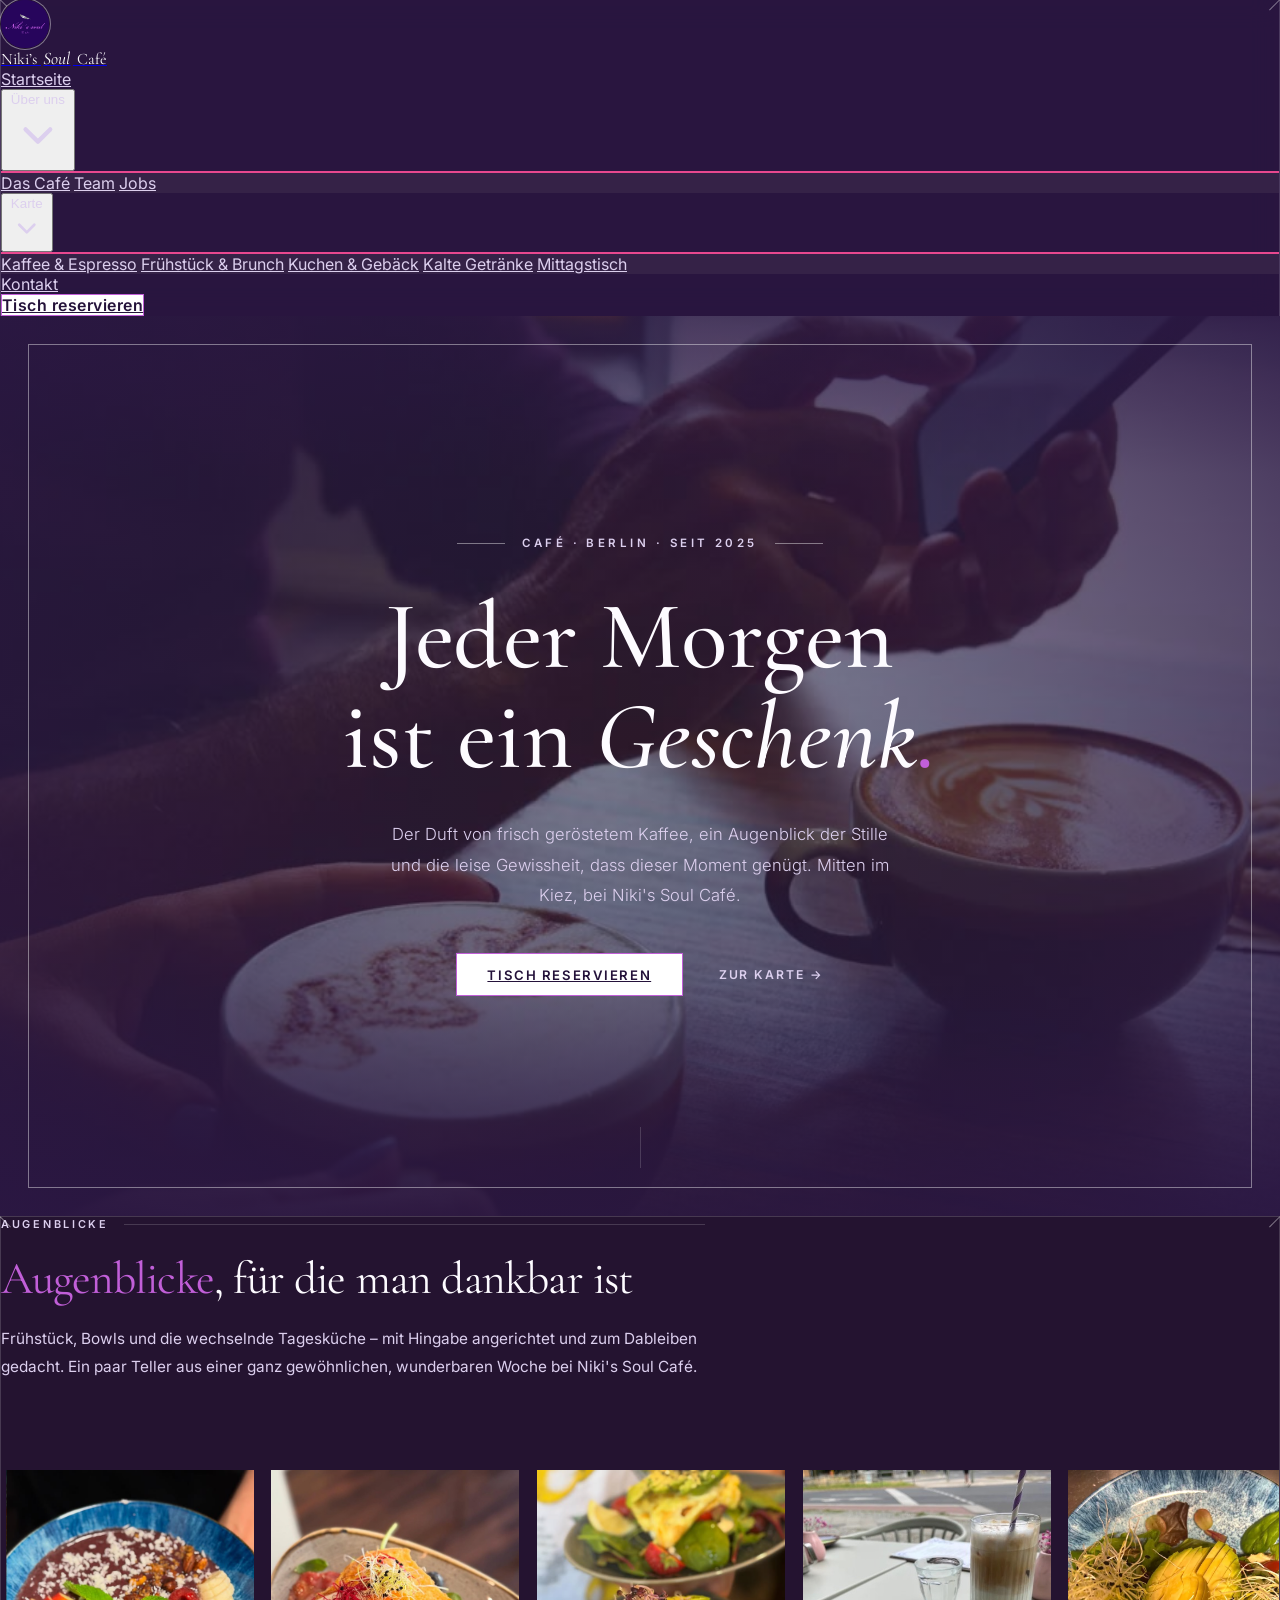
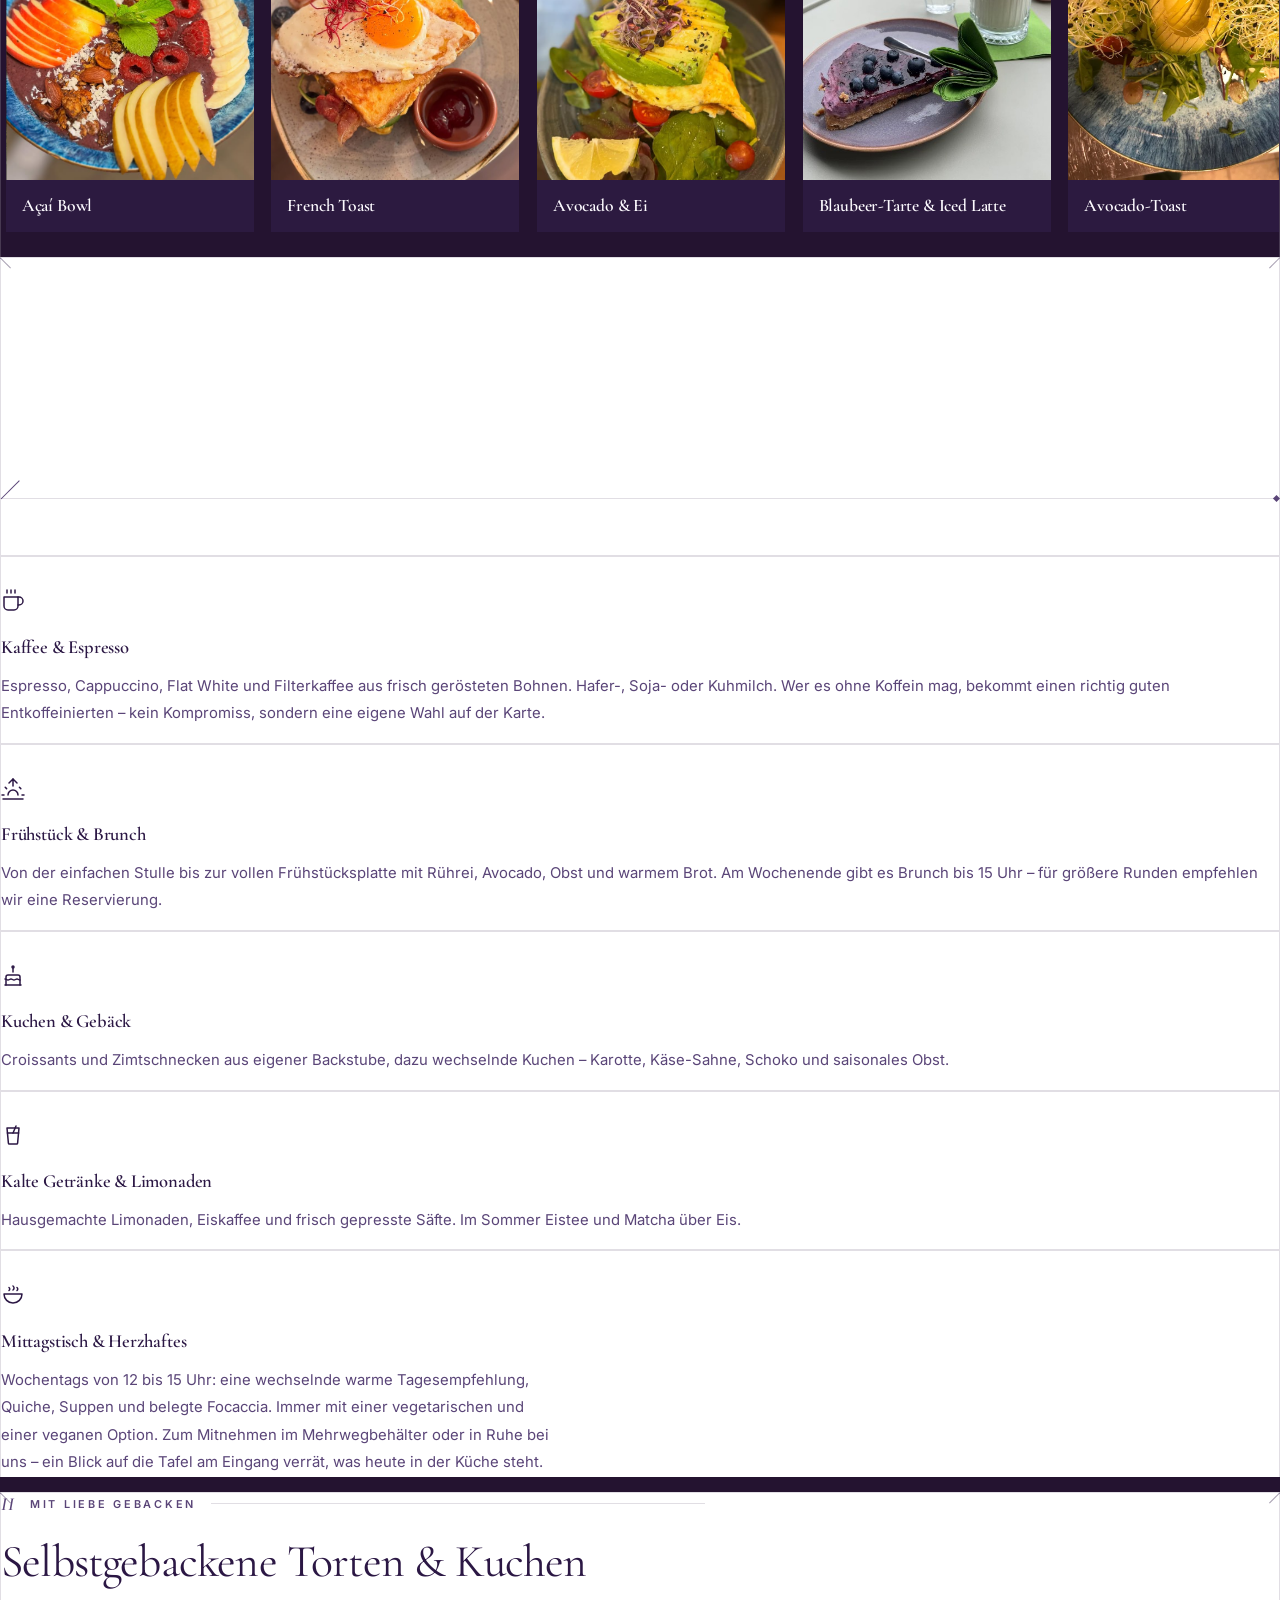
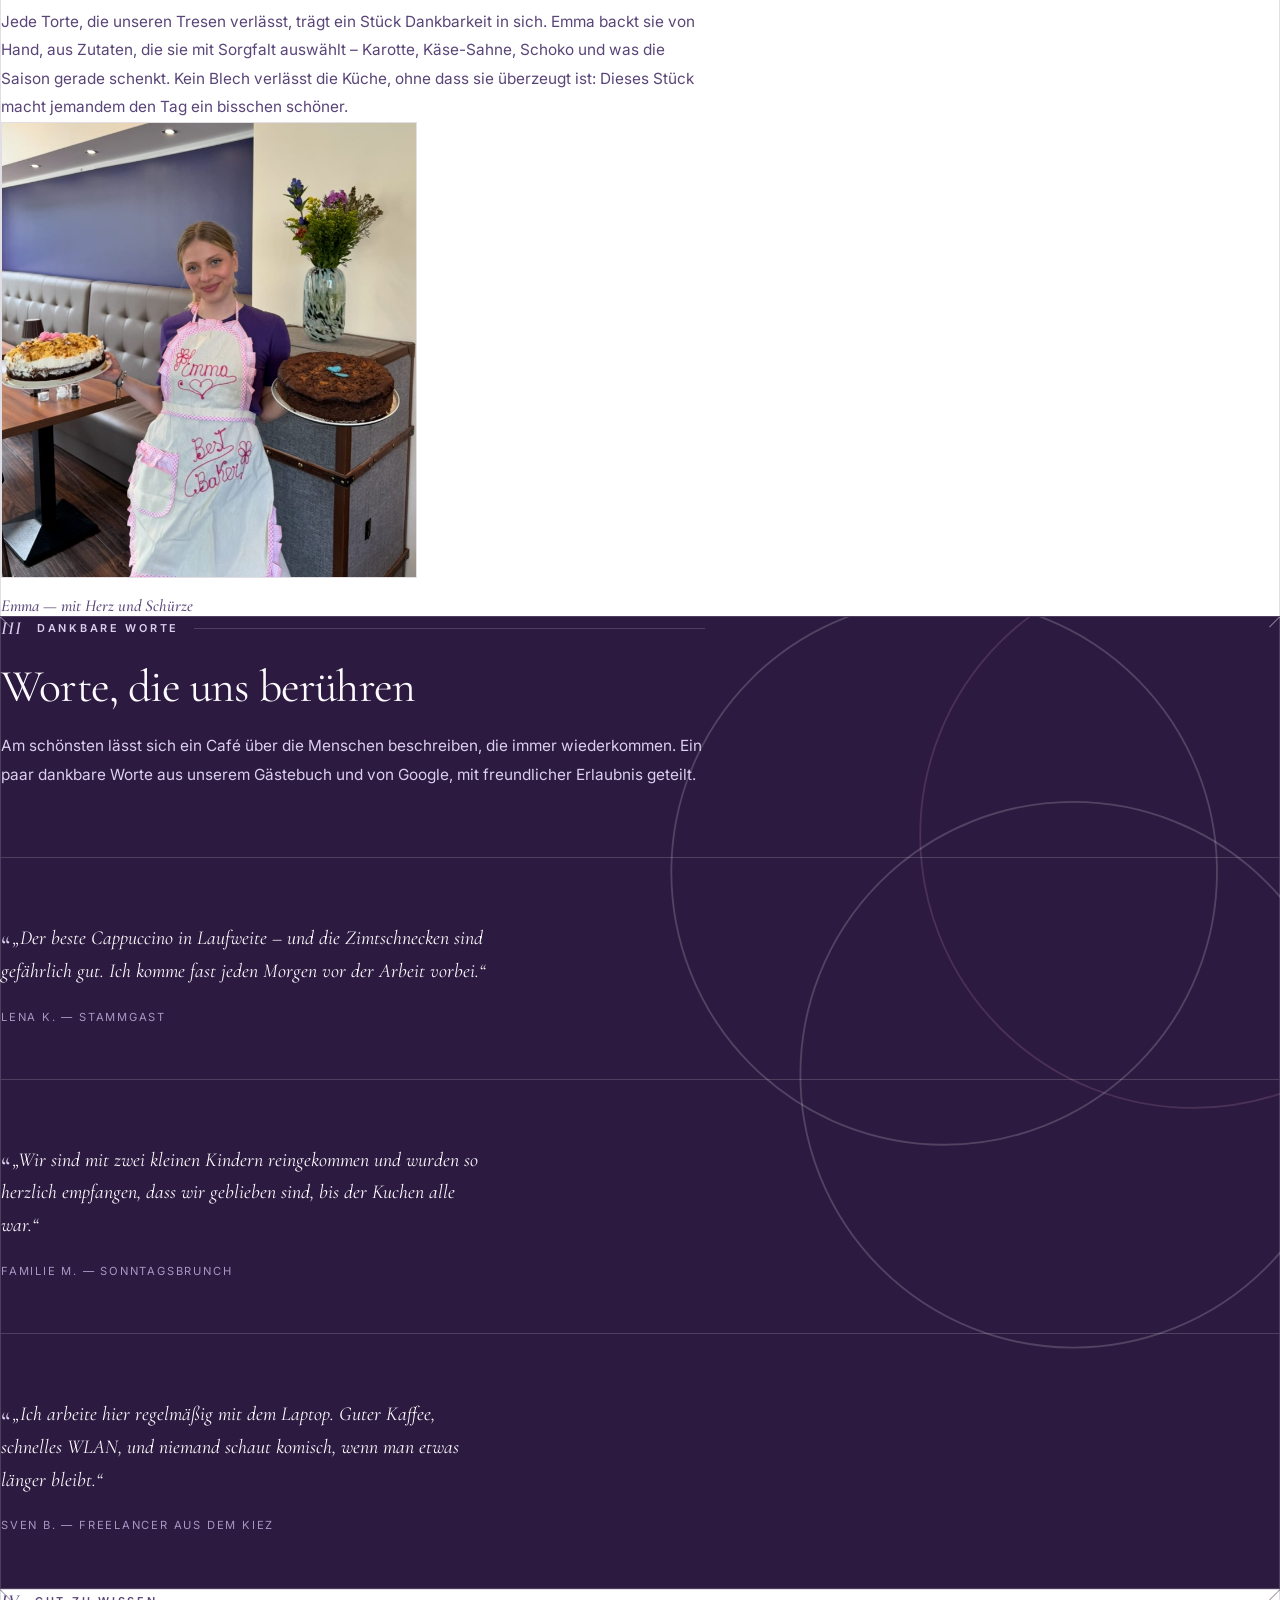
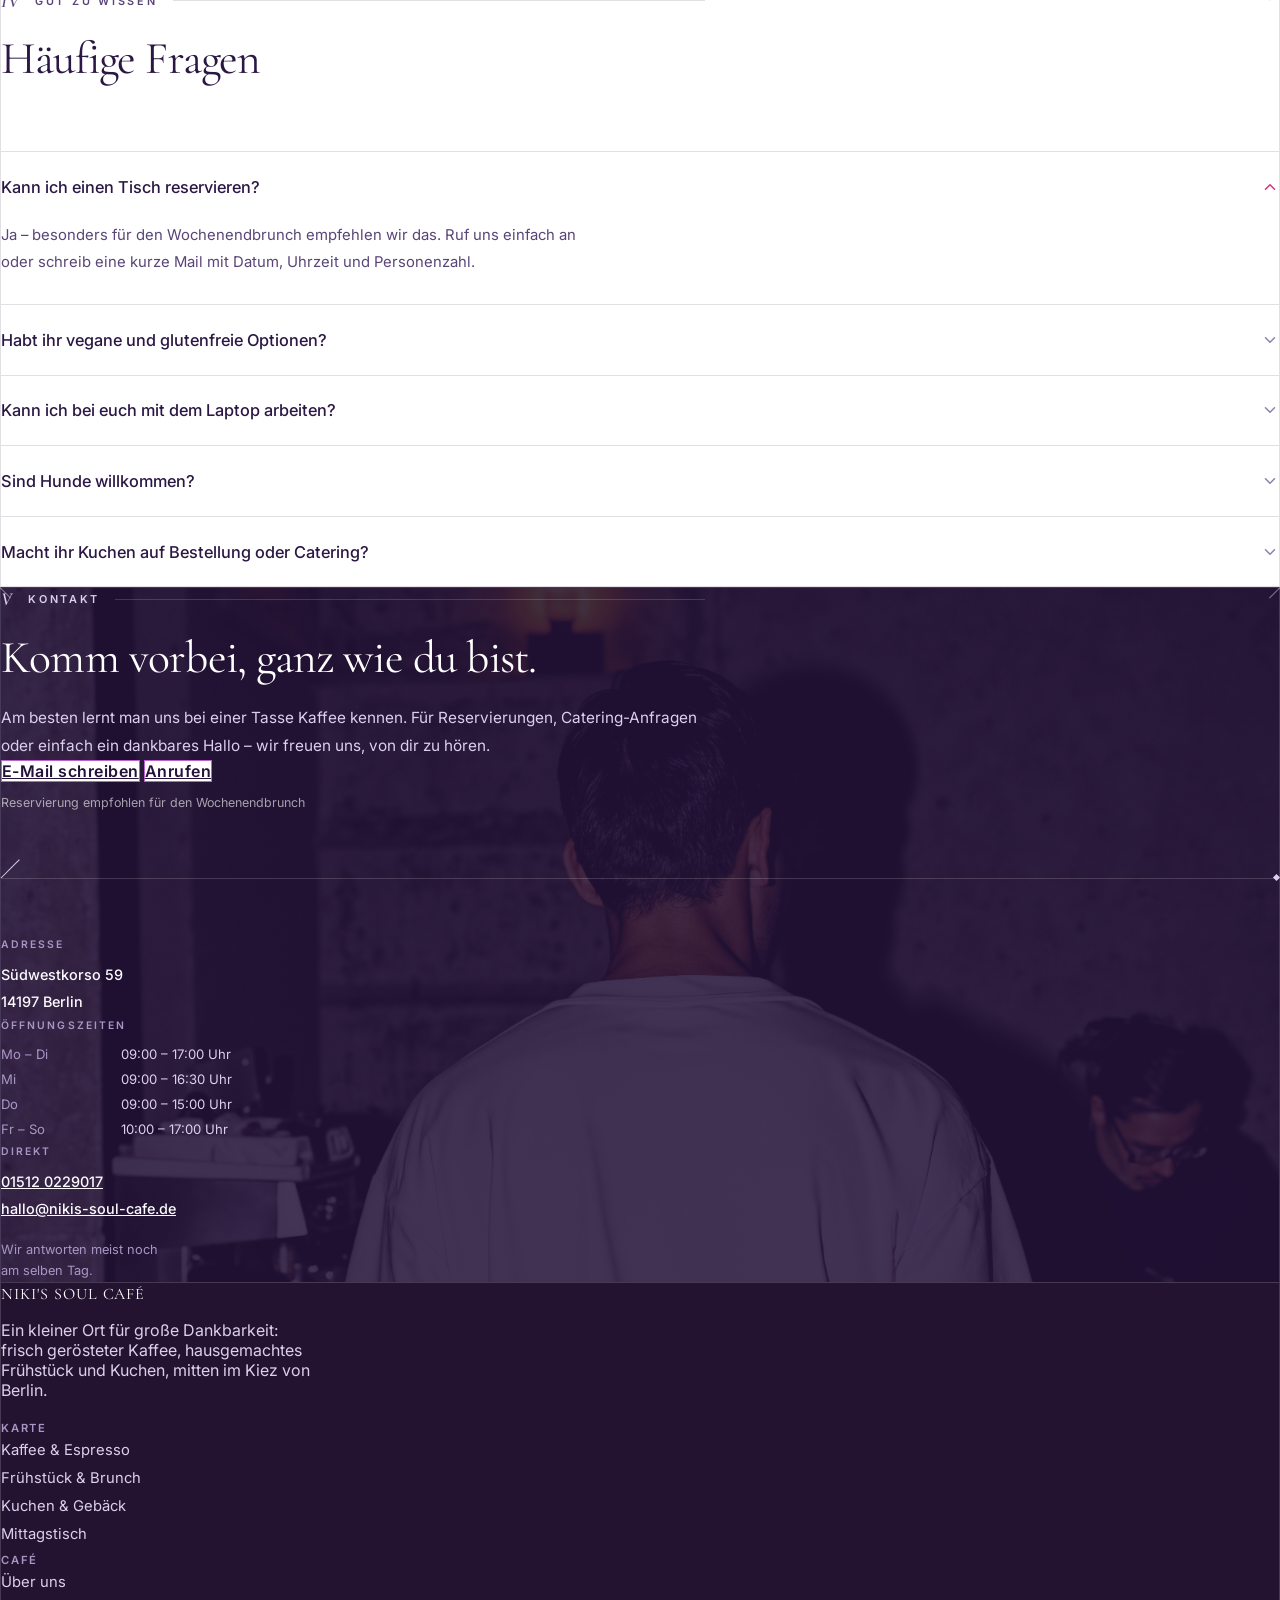
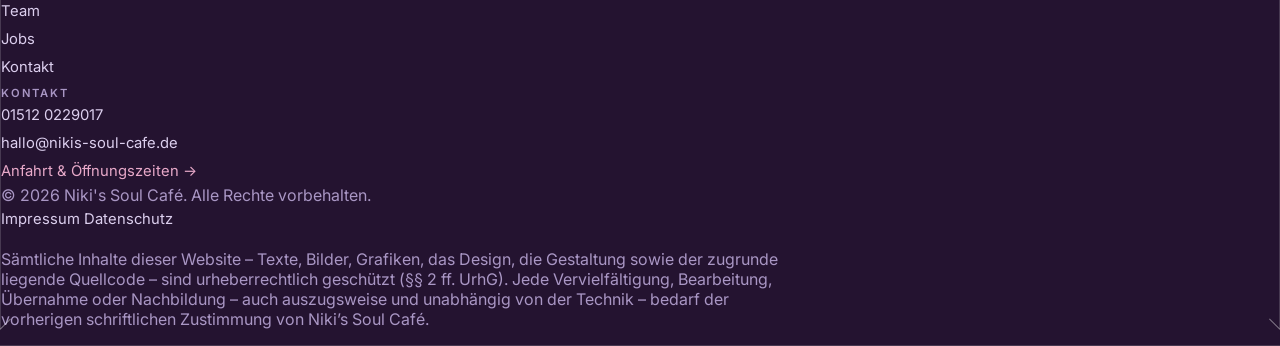
==== index.html @ 858f9dc1 "Initial commit" ====
<!DOCTYPE html>
<html lang="de">
<head>
  <meta charset="UTF-8" />
  <meta name="viewport" content="width=device-width, initial-scale=1.0" />
  <meta name="robots" content="noindex, nofollow" />
  <title>Niki's Soul Café – Frühstück &amp; Brunch in Berlin</title>
  <meta name="description" content="Niki's Soul Café in Berlin – Frühstücks- und Brunchcafé mit frisch gerösteter Kaffee, hausgemachtem Frühstück und Kuchen. Herzlich, unkompliziert, am Südwestkorso." />
  <script src="https://cdn.tailwindcss.com"></script>
  <link rel="preconnect" href="https://fonts.googleapis.com">
  <link rel="preconnect" href="https://fonts.gstatic.com" crossorigin>
  <link href="https://fonts.googleapis.com/css2?family=Cormorant+Garamond:ital,wght@0,400;0,500;0,600;0,700;1,400;1,600&family=Inter:wght@300;400;500;600&display=swap" rel="stylesheet">
  <link rel="stylesheet" href="styles.css" />
  <noscript><style>.reveal{opacity:1!important;transform:none!important;}</style></noscript>
</head>
<body>

  <!-- ─── Navigation ───────────────────────────── -->
  <header class="site-header sticky top-0 z-50 backdrop-blur border-t border-b border-stone-200">
    <div class="max-w-6xl mx-auto px-4 sm:px-6 lg:px-8 keyline" style="position:relative;">
      <div class="h-20 flex items-center justify-between">

        <a href="#" class="brand-link flex items-center gap-3">
          <span class="logo-mark logo-mark--img"><img src="Logo.png" alt="" width="48" height="48" /></span>
          <span class="brand-name text-xl font-medium tracking-normal" style="font-family:'Cormorant Garamond',serif;">Niki&rsquo;s <span class="brand-accent">Soul</span> Café</span>
        </a>

        <nav class="hidden lg:flex items-center gap-9 text-xs font-semibold tracking-[.1em] uppercase">
          <a href="#" class="py-2 text-stone-500 hover:text-stone-900">Startseite</a>

          <div class="relative group">
            <button class="inline-flex items-center gap-1.5 py-2 text-stone-500 hover:text-stone-900 uppercase focus:outline-none" aria-haspopup="true" aria-expanded="false">
              Über uns
              <svg class="h-3.5 w-3.5 transition-transform duration-200 group-hover:rotate-180" viewBox="0 0 20 20" fill="currentColor">
                <path fill-rule="evenodd" d="M5.23 7.21a.75.75 0 011.06.02L10 10.94l3.71-3.71a.75.75 0 111.06 1.06l-4.24 4.24a.75.75 0 01-1.06 0L5.21 8.29a.75.75 0 01.02-1.08z" clip-rule="evenodd"/>
              </svg>
            </button>
            <div class="pointer-events-none absolute left-0 top-full mt-3 w-56 bg-white border border-stone-200 shadow-sm opacity-0 translate-y-1 transition duration-150 ease-out">
              <div class="py-2 normal-case tracking-normal font-medium">
                <a href="#eindruecke" class="block px-4 py-2.5 text-sm text-stone-700 hover:bg-[#f3eefb] hover:text-stone-900">Das Café</a>
                <a href="#eindruecke" class="block px-4 py-2.5 text-sm text-stone-700 hover:bg-[#f3eefb] hover:text-stone-900">Team</a>
                <a href="#kontakt" class="block px-4 py-2.5 text-sm text-stone-700 hover:bg-[#f3eefb] hover:text-stone-900">Jobs</a>
              </div>
            </div>
          </div>

          <div class="relative group">
            <button class="inline-flex items-center gap-1.5 py-2 text-stone-500 hover:text-stone-900 uppercase focus:outline-none" aria-haspopup="true" aria-expanded="false">
              Karte
              <svg class="h-3.5 w-3.5 transition-transform duration-200 group-hover:rotate-180" viewBox="0 0 20 20" fill="currentColor">
                <path fill-rule="evenodd" d="M5.23 7.21a.75.75 0 011.06.02L10 10.94l3.71-3.71a.75.75 0 111.06 1.06l-4.24 4.24a.75.75 0 01-1.06 0L5.21 8.29a.75.75 0 01.02-1.08z" clip-rule="evenodd"/>
              </svg>
            </button>
            <div class="pointer-events-none absolute left-0 top-full mt-3 w-64 bg-white border border-stone-200 shadow-sm opacity-0 translate-y-1 transition duration-150 ease-out
                         group-hover:opacity-100 group-hover:translate-y-0 group-hover:pointer-events-auto focus-within:opacity-100 focus-within:translate-y-0">
              <div class="py-2 normal-case tracking-normal font-medium">
                <a href="#karte" class="block px-4 py-2.5 text-sm text-stone-700 hover:bg-[#f3eefb] hover:text-stone-900">Kaffee &amp; Espresso</a>
                <a href="#karte" class="block px-4 py-2.5 text-sm text-stone-700 hover:bg-[#f3eefb] hover:text-stone-900">Frühstück &amp; Brunch</a>
                <a href="#karte" class="block px-4 py-2.5 text-sm text-stone-700 hover:bg-[#f3eefb] hover:text-stone-900">Kuchen &amp; Gebäck</a>
                <a href="#karte" class="block px-4 py-2.5 text-sm text-stone-700 hover:bg-[#f3eefb] hover:text-stone-900">Kalte Getränke</a>
                <a href="#karte" class="block px-4 py-2.5 text-sm text-stone-700 hover:bg-[#f3eefb] hover:text-stone-900">Mittagstisch</a>
              </div>
            </div>
          </div>

          <a href="#kontakt" class="py-2 text-stone-500 hover:text-stone-900">Kontakt</a>
        </nav>

        <a href="#kontakt" class="btn-contact-header hidden md:inline-flex items-center rounded-full px-5 py-2.5 text-sm font-medium">
          Tisch reservieren
        </a>

        <!-- Animierter Hamburger-Button -->
        <button id="mob-btn" class="lg:hidden" aria-label="Menü öffnen" aria-expanded="false" aria-controls="mob-overlay">
          <span class="icon-bar bar-1"></span>
          <span class="icon-bar bar-2"></span>
          <span class="icon-bar bar-3"></span>
        </button>
      </div>
    </div>
  </header>

  <!-- ─── Backdrop ───────────────────────────────── -->
  <div id="mob-backdrop" class="mob-backdrop" aria-hidden="true"></div>

  <!-- ─── Slide-in Mobilmenü ──────────────────────── -->
  <div id="mob-overlay" class="mob-overlay" role="dialog" aria-modal="true" aria-label="Navigation">
    <button class="mob-close" onclick="closeMob()" aria-label="Menü schließen">
      <svg width="20" height="20" viewBox="0 0 24 24" fill="none" stroke="currentColor" stroke-width="1.75" stroke-linecap="round" stroke-linejoin="round">
        <line x1="18" y1="6" x2="6" y2="18"/><line x1="6" y1="6" x2="18" y2="18"/>
      </svg>
    </button>
    <div class="mob-inner">
      <div>
        <span class="eyebrow mob-eyebrow">Navigation</span>
        <nav>
        <a href="#" class="mob-nav-link" onclick="closeMob()">Startseite</a>

        <div class="mob-nav-link" id="mob-about-btn" role="button" tabindex="0">
          <span>Über uns</span>
          <svg class="mob-chevron" id="mob-about-chev" viewBox="0 0 12 12"><polyline points="2,4 6,8 10,4"/></svg>
        </div>
        <div class="mob-sub hidden" id="mobile-about-menu">
          <a href="#eindruecke" onclick="closeMob()">Das Café</a>
          <a href="#eindruecke" onclick="closeMob()">Team</a>
          <a href="#kontakt" onclick="closeMob()">Jobs</a>
        </div>

        <div class="mob-nav-link" id="mob-services-btn" role="button" tabindex="0">
          <span>Karte</span>
          <svg class="mob-chevron" id="mob-services-chev" viewBox="0 0 12 12"><polyline points="2,4 6,8 10,4"/></svg>
        </div>
        <div class="mob-sub hidden" id="mobile-services-menu">
          <a href="#karte" onclick="closeMob()">Kaffee &amp; Espresso</a>
          <a href="#karte" onclick="closeMob()">Frühstück &amp; Brunch</a>
          <a href="#karte" onclick="closeMob()">Kuchen &amp; Gebäck</a>
          <a href="#karte" onclick="closeMob()">Kalte Getränke</a>
          <a href="#karte" onclick="closeMob()">Mittagstisch</a>
        </div>

        <a href="#kontakt" class="mob-nav-link" onclick="closeMob()">Kontakt</a>
        </nav>
      </div>

      <div class="mob-footer">
        <span class="eyebrow mob-eyebrow" style="margin-bottom:.75rem;">Kontakt</span>
        <a href="tel:+4915120229017" class="btn-primary rounded-full px-5 py-2.5 text-sm font-medium text-center mb-1">Tisch reservieren</a>
        <a href="mailto:hallo@nikis-soul-cafe.de" class="mob-email">hallo@nikis-soul-cafe.de</a>
      </div>
    </div>
  </div>

  <!-- ─── Hero ──────────────────────────────────── -->
  <section class="hero">

    <div class="hero-media">
      <video class="hero-video" autoplay muted loop playsinline preload="auto" poster="cafe1-poster.jpg" aria-hidden="true">
        <source src="Cafe1.mp4" type="video/mp4" />
      </video>
    </div>

    <div class="hero-frame" aria-hidden="true"></div>

    <div class="hero-inner max-w-6xl mx-auto px-4 sm:px-6 lg:px-8" style="position:relative;">

      <span class="hero-eyebrow">Café · Berlin · seit 2025</span>

      <h1 class="hero-headline">Jeder Morgen ist ein <em>Geschenk<span class="hero-dot">.</span></em></h1>

      <p class="hero-sub">
        Der Duft von frisch geröstetem Kaffee, ein Augenblick der Stille
        und die leise Gewissheit, dass dieser Moment genügt. Mitten im Kiez,
        bei Niki's Soul Café.
      </p>

      <div class="hero-actions">
        <a href="tel:+4915120229017" class="btn-primary hero-btn rounded-full">Tisch reservieren</a>
        <a href="#karte" class="hero-secondary">Zur Karte <span class="arrow">→</span></a>
      </div>
    </div>

    <div class="hero-meta">
      <span class="hero-scroll" aria-hidden="true"></span>
    </div>
  </section>

  <!-- ─── Eindrücke ─────────────────────────────── -->
  <section id="eindruecke" class="chapter eindruecke">
    <div class="max-w-6xl mx-auto px-4 sm:px-6 lg:px-8 py-28 keyline" style="position:relative;">
      <header class="chapter-head reveal">
        <div class="chapter-meta">
          <span class="eyebrow">Augenblicke</span>
        </div>
        <h2 class="chapter-title"><span class="accent-word">Augenblicke</span>, für die man dankbar ist</h2>
        <p class="chapter-lead">
          Frühstück, Bowls und die wechselnde Tagesküche – mit Hingabe
          angerichtet und zum Dableiben gedacht. Ein paar Teller aus einer
          ganz gewöhnlichen, wunderbaren Woche bei Niki's Soul Café.
        </p>
      </header>

      <div class="dish-reel reveal">
        <button class="reel-nav reel-prev" type="button" aria-label="Zurück">
          <svg width="18" height="18" viewBox="0 0 24 24" fill="none" stroke="currentColor" stroke-width="1.75" stroke-linecap="round" stroke-linejoin="round"><polyline points="15 18 9 12 15 6"/></svg>
        </button>

        <ul class="reel-track">
          <li class="reel-card">
            <button class="reel-card-btn" type="button" aria-label="Açaí Bowl in Großansicht öffnen" data-note="Der Start in einen dankbaren Tag.">
              <img src="Screenshot1.png" alt="Açaí Bowl mit Beeren, Banane, Apfel und Granola" loading="eager" />
              <div class="reel-info">
                <h3>Açaí Bowl</h3>
              </div>
            </button>
          </li>
          <li class="reel-card">
            <button class="reel-card-btn" type="button" aria-label="French Toast in Großansicht öffnen" data-note="Süß und herzhaft in einem Bissen.">
              <img src="frenchtoast.jpg" alt="French Toast mit Spiegelei, Bacon, Blaubeeren und Sprossen, dazu ein Schälchen Konfitüre" loading="lazy" />
              <div class="reel-info">
                <h3>French Toast</h3>
              </div>
            </button>
          </li>
          <li class="reel-card">
            <button class="reel-card-btn" type="button" aria-label="Avocado &amp; Ei in Großansicht öffnen" data-note="Einfach, ehrlich, genau richtig.">
              <img src="Screenshot3.png" alt="Avocado, Ei und Blattsalat mit Kirschtomaten und Zitrone" loading="lazy" />
              <div class="reel-info">
                <h3>Avocado &amp; Ei</h3>
              </div>
            </button>
          </li>
          <li class="reel-card">
            <button class="reel-card-btn" type="button" aria-label="Blaubeer-Tarte &amp; Iced Latte in Großansicht öffnen" data-note="Eine kleine Pause, ganz bewusst genossen.">
              <img src="Speise10.jpg" alt="Blaubeer-Tarte und Iced Latte auf dem Tisch vor dem Café" loading="lazy" />
              <div class="reel-info">
                <h3>Blaubeer-Tarte &amp; Iced Latte</h3>
              </div>
            </button>
          </li>
          <li class="reel-card">
            <button class="reel-card-btn" type="button" aria-label="Avocado-Toast in Großansicht öffnen" data-note="Frisch, wie jeder neue Morgen.">
              <img src="Speise11.png" alt="Avocado-Toast mit Sprossen, Blattsalat und Kirschtomaten auf blau glasiertem Teller" loading="lazy" />
              <div class="reel-info">
                <h3>Avocado-Toast</h3>
              </div>
            </button>
          </li>
          <li class="reel-card">
            <button class="reel-card-btn" type="button" aria-label="Gulasch vom Mittagstisch in Großansicht öffnen" data-note="Wärme, die man schmecken kann.">
              <img src="Speise12.png" alt="Gulasch mit geröstetem Brot, Kartoffelsalat und Sauerrahm auf einem Holzbrett" loading="lazy" />
              <div class="reel-info">
                <h3>Gulasch vom Mittagstisch</h3>
              </div>
            </button>
          </li>
        </ul>

        <button class="reel-nav reel-next" type="button" aria-label="Weiter">
          <svg width="18" height="18" viewBox="0 0 24 24" fill="none" stroke="currentColor" stroke-width="1.75" stroke-linecap="round" stroke-linejoin="round"><polyline points="9 18 15 12 9 6"/></svg>
        </button>

        <p class="reel-hint" aria-hidden="true"><span class="reel-hint-hand">👉</span> Wischen für mehr Bilder</p>
      </div>
    </div>
  </section>

  <!-- ─── Lightbox: Großansicht der Eindrücke ───────── -->
  <div class="lightbox" id="dish-lightbox" role="dialog" aria-modal="true" aria-label="Bild in Großansicht" aria-hidden="true">
    <button class="lightbox-close" type="button" aria-label="Schließen">
      <svg width="20" height="20" viewBox="0 0 24 24" fill="none" stroke="currentColor" stroke-width="1.75" stroke-linecap="round" stroke-linejoin="round"><line x1="18" y1="6" x2="6" y2="18"/><line x1="6" y1="6" x2="18" y2="18"/></svg>
    </button>
    <button class="lightbox-nav lightbox-prev" type="button" aria-label="Vorheriges Bild">
      <svg width="20" height="20" viewBox="0 0 24 24" fill="none" stroke="currentColor" stroke-width="1.75" stroke-linecap="round" stroke-linejoin="round"><polyline points="15 18 9 12 15 6"/></svg>
    </button>
    <div class="lightbox-stage">
      <img class="lightbox-img" src="" alt="" />
      <div class="lightbox-caption">
        <h3 class="lightbox-title"></h3>
        <p class="lightbox-note"></p>
      </div>
    </div>
    <button class="lightbox-nav lightbox-next" type="button" aria-label="Nächstes Bild">
      <svg width="20" height="20" viewBox="0 0 24 24" fill="none" stroke="currentColor" stroke-width="1.75" stroke-linecap="round" stroke-linejoin="round"><polyline points="9 18 15 12 9 6"/></svg>
    </button>
  </div>

  <!-- ─── Karte ─────────────────────────────────── -->
  <section id="karte" class="chapter light">
    <div class="max-w-6xl mx-auto px-4 sm:px-6 lg:px-8 py-28 keyline" style="position:relative;">
      <header class="chapter-head reveal">
        <div class="chapter-meta">
          <span class="chapter-index">I</span>
          <span class="eyebrow">Karte</span>
        </div>
        <h2 class="chapter-title">Unsere Karte</h2>
        <p class="chapter-lead">
          Jede Tasse beginnt mit einer Entscheidung: nur das auf die Karte zu
          nehmen, wovon wir wirklich überzeugt sind. Hausgemacht, wo immer es
          geht, und mit Dankbarkeit zubereitet.
        </p>
      </header>
      <hr class="chapter-rule">

      <div class="grid md:grid-cols-2 gap-x-16 gap-y-14 reveal-stagger">

        <div class="service-col">
          <div class="service-icon">
            <svg width="24" height="24" viewBox="0 0 24 24" fill="none" stroke="currentColor" stroke-width="1.5" stroke-linecap="round" stroke-linejoin="round">
              <path d="M17 8h1a4 4 0 0 1 0 8h-1"/>
              <path d="M3 8h14v9a4 4 0 0 1-4 4H7a4 4 0 0 1-4-4z"/>
              <line x1="6" y1="1" x2="6" y2="4"/><line x1="10" y1="1" x2="10" y2="4"/><line x1="14" y1="1" x2="14" y2="4"/>
            </svg>
          </div>
          <h3>Kaffee &amp; Espresso</h3>
          <p>Espresso, Cappuccino, Flat White und Filterkaffee aus frisch gerösteten Bohnen. Hafer-, Soja- oder Kuhmilch. Wer es ohne Koffein mag, bekommt einen richtig guten Entkoffeinierten – kein Kompromiss, sondern eine eigene Wahl auf der Karte.</p>
        </div>

        <div class="service-col">
          <div class="service-icon">
            <svg width="24" height="24" viewBox="0 0 24 24" fill="none" stroke="currentColor" stroke-width="1.5" stroke-linecap="round" stroke-linejoin="round">
              <path d="M17 18a5 5 0 0 0-10 0"/>
              <line x1="12" y1="2" x2="12" y2="9"/><polyline points="8 6 12 2 16 6"/>
              <line x1="1" y1="18" x2="3" y2="18"/><line x1="21" y1="18" x2="23" y2="18"/>
              <line x1="4.2" y1="10.2" x2="5.6" y2="11.6"/><line x1="18.4" y1="10.2" x2="19.8" y2="11.6"/>
              <line x1="2" y1="22" x2="22" y2="22"/>
            </svg>
          </div>
          <h3>Frühstück &amp; Brunch</h3>
          <p>Von der einfachen Stulle bis zur vollen Frühstücksplatte mit Rührei, Avocado, Obst und warmem Brot. Am Wochenende gibt es Brunch bis 15 Uhr – für größere Runden empfehlen wir eine Reservierung.</p>
        </div>

        <div class="service-col">
          <div class="service-icon">
            <svg width="24" height="24" viewBox="0 0 24 24" fill="none" stroke="currentColor" stroke-width="1.5" stroke-linecap="round" stroke-linejoin="round">
              <path d="M4 21h16"/>
              <path d="M5 21v-8a2 2 0 0 1 2-2h10a2 2 0 0 1 2 2v8"/>
              <path d="M4 15c1.5 0 1.5 1 3 1s1.5-1 3-1 1.5 1 3 1 1.5-1 3-1 1.5 1 3 1"/>
              <line x1="12" y1="4" x2="12" y2="8"/><circle cx="12" cy="3" r="1"/>
            </svg>
          </div>
          <h3>Kuchen &amp; Gebäck</h3>
          <p>Croissants und Zimtschnecken aus eigener Backstube, dazu wechselnde Kuchen – Karotte, Käse-Sahne, Schoko und saisonales Obst.</p>
        </div>

        <div class="service-col">
          <div class="service-icon">
            <svg width="24" height="24" viewBox="0 0 24 24" fill="none" stroke="currentColor" stroke-width="1.5" stroke-linecap="round" stroke-linejoin="round">
              <path d="M6 4h12l-1.4 15.1a1 1 0 0 1-1 .9H8.4a1 1 0 0 1-1-.9z"/>
              <line x1="6.4" y1="9" x2="17.6" y2="9"/>
              <line x1="15" y1="2" x2="12" y2="9"/>
            </svg>
          </div>
          <h3>Kalte Getränke &amp; Limonaden</h3>
          <p>Hausgemachte Limonaden, Eiskaffee und frisch gepresste Säfte. Im Sommer Eistee und Matcha über Eis.</p>
        </div>

        <div class="service-col md:col-span-2">
          <div class="service-icon">
            <svg width="24" height="24" viewBox="0 0 24 24" fill="none" stroke="currentColor" stroke-width="1.5" stroke-linecap="round" stroke-linejoin="round">
              <path d="M3 11h18a9 9 0 0 1-18 0z"/>
              <path d="M12 3c1.4 1 1.4 3 0 4"/><path d="M8 4.5c1 .8 1 2.2 0 3"/><path d="M16 4.5c1 .8 1 2.2 0 3"/>
            </svg>
          </div>
          <h3>Mittagstisch &amp; Herzhaftes</h3>
          <p style="max-width:62ch;">Wochentags von 12 bis 15 Uhr: eine wechselnde warme Tagesempfehlung, Quiche, Suppen und belegte Focaccia. Immer mit einer vegetarischen und einer veganen Option. Zum Mitnehmen im Mehrwegbehälter oder in Ruhe bei uns – ein Blick auf die Tafel am Eingang verrät, was heute in der Küche steht.</p>
        </div>

      </div>
    </div>
  </section>

  <!-- ─── Torten & Kuchen ─────────────────────────── -->
  <section class="chapter light">
    <div class="max-w-6xl mx-auto px-4 sm:px-6 lg:px-8 py-28 keyline" style="position:relative;">
      <div class="grid md:grid-cols-[1.2fr_1fr] gap-x-16 gap-y-14 items-center">
        <header class="chapter-head reveal" style="margin-bottom:0;">
          <div class="chapter-meta">
            <span class="chapter-index">II</span>
            <span class="eyebrow">Mit Liebe gebacken</span>
          </div>
          <h2 class="chapter-title">Selbstgebackene Torten &amp; Kuchen</h2>
          <p class="chapter-lead">
            Jede Torte, die unseren Tresen verlässt, trägt ein Stück
            Dankbarkeit in sich. Emma backt sie von Hand, aus Zutaten, die
            sie mit Sorgfalt auswählt – Karotte, Käse-Sahne, Schoko und was
            die Saison gerade schenkt. Kein Blech verlässt die Küche, ohne
            dass sie überzeugt ist: Dieses Stück macht jemandem den Tag ein
            bisschen schöner.
          </p>
        </header>

        <figure class="baker-portrait reveal">
          <div class="baker-frame">
            <img src="Emma.png" alt="Emma, unsere Bäckerin, präsentiert zwei hausgebackene Torten im Café" loading="lazy" />
          </div>
          <figcaption>Emma — mit Herz und Schürze</figcaption>
        </figure>
      </div>
    </div>
  </section>

  <!-- ─── Gästestimmen ───────────────────────────── -->
  <section class="paper chapter referenzen">
    <svg class="ref-shapes" viewBox="0 0 460 430" fill="none" aria-hidden="true" xmlns="http://www.w3.org/2000/svg">
      <circle class="disc" cx="165" cy="160" r="148"/>
      <circle class="disc" cx="300" cy="140" r="148"/>
      <circle class="disc" cx="235" cy="270" r="148"/>
      <circle class="ring" cx="165" cy="160" r="148"/>
      <circle class="ring ring--gold" cx="300" cy="140" r="148"/>
      <circle class="ring" cx="235" cy="270" r="148"/>
    </svg>
    <div class="max-w-6xl mx-auto px-4 sm:px-6 lg:px-8 py-28 keyline" style="position:relative;">
      <header class="chapter-head reveal">
        <div class="chapter-meta">
          <span class="chapter-index">III</span>
          <span class="eyebrow">Dankbare Worte</span>
        </div>
        <h2 class="chapter-title">Worte, die uns berühren</h2>
        <p class="chapter-lead">
          Am schönsten lässt sich ein Café über die Menschen beschreiben, die
          immer wiederkommen. Ein paar dankbare Worte aus unserem Gästebuch
          und von Google, mit freundlicher Erlaubnis geteilt.
        </p>
      </header>

      <div class="reveal-stagger">
        <div class="testimonial-row">
          <p class="testimonial-text">„Der beste Cappuccino in Laufweite – und die Zimtschnecken sind gefährlich gut. Ich komme fast jeden Morgen vor der Arbeit vorbei.“</p>
          <p class="testimonial-name">Lena K. — Stammgast</p>
        </div>
        <div class="testimonial-row">
          <p class="testimonial-text">„Wir sind mit zwei kleinen Kindern reingekommen und wurden so herzlich empfangen, dass wir geblieben sind, bis der Kuchen alle war.“</p>
          <p class="testimonial-name">Familie M. — Sonntagsbrunch</p>
        </div>
        <div class="testimonial-row">
          <p class="testimonial-text">„Ich arbeite hier regelmäßig mit dem Laptop. Guter Kaffee, schnelles WLAN, und niemand schaut komisch, wenn man etwas länger bleibt.“</p>
          <p class="testimonial-name">Sven B. — Freelancer aus dem Kiez</p>
        </div>
      </div>
    </div>
  </section>

  <!-- ─── FAQ ────────────────────────────────────── -->
  <section class="chapter light">
    <div class="max-w-6xl mx-auto px-4 sm:px-6 lg:px-8 py-28 keyline" style="position:relative;">
      <div class="max-w-3xl">
      <header class="chapter-head reveal">
        <div class="chapter-meta">
          <span class="chapter-index">IV</span>
          <span class="eyebrow">Gut zu wissen</span>
        </div>
        <h2 class="chapter-title">Häufige Fragen</h2>
      </header>

      <div class="reveal-stagger">
        <details class="faq-item" name="faq-group" open>
          <summary>Kann ich einen Tisch reservieren?
            <svg class="faq-chevron" width="18" height="18" viewBox="0 0 24 24" fill="none" stroke="currentColor" stroke-width="2" stroke-linecap="round" stroke-linejoin="round"><polyline points="6 9 12 15 18 9"/></svg>
          </summary>
          <div class="faq-panel"><p>Ja – besonders für den Wochenendbrunch empfehlen wir das. Ruf uns einfach an oder schreib eine kurze Mail mit Datum, Uhrzeit und Personenzahl.</p></div>
        </details>
        <details class="faq-item" name="faq-group">
          <summary>Habt ihr vegane und glutenfreie Optionen?
            <svg class="faq-chevron" width="18" height="18" viewBox="0 0 24 24" fill="none" stroke="currentColor" stroke-width="2" stroke-linecap="round" stroke-linejoin="round"><polyline points="6 9 12 15 18 9"/></svg>
          </summary>
          <div class="faq-panel"><p>Immer. Pflanzenmilch gibt es ohne Aufpreis, und im Kuchentresen steht täglich mindestens ein veganes und ein glutenfreies Stück. Beim Mittagstisch ist stets eine vegane Option dabei.</p></div>
        </details>
        <details class="faq-item" name="faq-group">
          <summary>Kann ich bei euch mit dem Laptop arbeiten?
            <svg class="faq-chevron" width="18" height="18" viewBox="0 0 24 24" fill="none" stroke="currentColor" stroke-width="2" stroke-linecap="round" stroke-linejoin="round"><polyline points="6 9 12 15 18 9"/></svg>
          </summary>
          <div class="faq-panel"><p>Gern, unter der Woche vormittags und nachmittags. Beim Wochenendbrunch bitten wir darum, die Tische fürs Essen frei zu halten.</p></div>
        </details>
        <details class="faq-item" name="faq-group">
          <summary>Sind Hunde willkommen?
            <svg class="faq-chevron" width="18" height="18" viewBox="0 0 24 24" fill="none" stroke="currentColor" stroke-width="2" stroke-linecap="round" stroke-linejoin="round"><polyline points="6 9 12 15 18 9"/></svg>
          </summary>
          <div class="faq-panel"><p>Ja, angeleinte Hunde dürfen mit rein. Einen Napf mit Wasser stellen wir hin.</p></div>
        </details>
        <details class="faq-item" name="faq-group">
          <summary>Macht ihr Kuchen auf Bestellung oder Catering?
            <svg class="faq-chevron" width="18" height="18" viewBox="0 0 24 24" fill="none" stroke="currentColor" stroke-width="2" stroke-linecap="round" stroke-linejoin="round"><polyline points="6 9 12 15 18 9"/></svg>
          </summary>
          <div class="faq-panel"><p>Torten und Bleche für Geburtstage oder kleine Feiern gern mit ein paar Tagen Vorlauf. Für Catering im Büro sprich uns direkt an, dann stellen wir etwas Passendes zusammen.</p></div>
        </details>
      </div>
      </div>
    </div>
  </section>

  <hr class="seam seam--pd" aria-hidden="true">

  <!-- ─── Kontakt ───────────────────────────────── -->
  <section id="kontakt" class="chapter chapter--night" style="background:#24123a;">
    <div class="max-w-6xl mx-auto px-4 sm:px-6 lg:px-8 py-28 keyline-dark kontakt-bg" style="position:relative;">
      <header class="chapter-head reveal">
        <div class="chapter-meta">
          <span class="chapter-index">V</span>
          <span class="eyebrow">Kontakt</span>
        </div>
        <h2 class="chapter-title">Komm vorbei, ganz wie du bist.</h2>
        <p class="chapter-lead">
          Am besten lernt man uns bei einer Tasse Kaffee kennen. Für
          Reservierungen, Catering-Anfragen oder einfach ein dankbares Hallo –
          wir freuen uns, von dir zu hören.
        </p>
        <div class="flex flex-wrap gap-3 mt-8 mb-4">
          <a href="mailto:hallo@nikis-soul-cafe.de" class="btn-primary rounded-full px-6 py-2.5 text-sm font-medium">E-Mail schreiben</a>
          <a href="tel:+4915120229017" class="btn-secondary-inverse rounded-full px-6 py-2.5 text-sm font-medium">Anrufen</a>
        </div>
        <p class="hero-trust" style="color:rgba(255,255,255,.6);">Reservierung empfohlen für den Wochenendbrunch</p>
      </header>
      <hr class="chapter-rule" style="margin-bottom:clamp(2.5rem,5vw,3.5rem);">
      <div class="grid md:grid-cols-3 gap-0 md:divide-x md:divide-white/15">
        <div class="info-col pb-8 md:pb-0 md:pr-10">
          <span class="col-label">Adresse</span>
          <span>Südwestkorso 59</span>
          <span>14197 Berlin</span>
        </div>
        <div class="info-col py-8 md:py-0 md:px-10">
          <span class="col-label">Öffnungszeiten</span>
          <div class="mt-1">
            <div class="hours-row"><span>Mo – Di</span><span>09:00 – 17:00 Uhr</span></div>
            <div class="hours-row"><span>Mi</span><span>09:00 – 16:30 Uhr</span></div>
            <div class="hours-row"><span>Do</span><span>09:00 – 15:00 Uhr</span></div>
            <div class="hours-row"><span>Fr – So</span><span>10:00 – 17:00 Uhr</span></div>
          </div>
        </div>
        <div class="info-col pt-8 md:pt-0 md:pl-10">
          <span class="col-label">Direkt</span>
          <a href="tel:+4915120229017">01512 0229017</a>
          <a href="mailto:hallo@nikis-soul-cafe.de">hallo@nikis-soul-cafe.de</a>
          <span class="info-note">Wir antworten meist noch<br>am selben Tag.</span>
        </div>
      </div>
    </div>
  </section>

  <!-- ─── Footer ───────────────────────────────── -->
  <footer class="site-footer" style="border-top:1px solid rgba(255,255,255,.08); border-bottom:1px solid rgba(255,255,255,.08);">
    <div class="max-w-6xl mx-auto px-4 sm:px-6 lg:px-8 pt-20 pb-10 keyline-dark keyline-foot" style="position:relative;">

      <div class="grid md:grid-cols-[1.3fr_1fr_1fr_1fr] gap-x-10 gap-y-12 pb-14 border-b border-stone-800">
        <div>
          <span class="text-white font-semibold text-lg" style="font-family:'Cormorant Garamond',serif; letter-spacing:.06em;">NIKI'S SOUL CAFÉ</span>
          <p class="text-stone-300 text-sm leading-[1.85] mt-4" style="max-width:32ch;">
            Ein kleiner Ort für große Dankbarkeit: frisch gerösteter Kaffee,
            hausgemachtes Frühstück und Kuchen, mitten im Kiez von Berlin.
          </p>
        </div>

        <div>
          <span class="footer-col-label">Karte</span>
          <nav class="flex flex-col gap-3 mt-4">
            <a href="#karte" class="footer-link">Kaffee &amp; Espresso</a>
            <a href="#karte" class="footer-link">Frühstück &amp; Brunch</a>
            <a href="#karte" class="footer-link">Kuchen &amp; Gebäck</a>
            <a href="#karte" class="footer-link">Mittagstisch</a>
          </nav>
        </div>

        <div>
          <span class="footer-col-label">Café</span>
          <nav class="flex flex-col gap-3 mt-4">
            <a href="#eindruecke" class="footer-link">Über uns</a>
            <a href="#eindruecke" class="footer-link">Team</a>
            <a href="#kontakt" class="footer-link">Jobs</a>
            <a href="#kontakt" class="footer-link">Kontakt</a>
          </nav>
        </div>

        <div>
          <span class="footer-col-label">Kontakt</span>
          <div class="flex flex-col gap-3 mt-4">
            <a href="tel:+4915120229017" class="footer-link">01512 0229017</a>
            <a href="mailto:hallo@nikis-soul-cafe.de" class="footer-link">hallo@nikis-soul-cafe.de</a>
            <a href="#kontakt" class="footer-link" style="color:var(--brand-bright);">Anfahrt &amp; Öffnungszeiten <span class="arrow">→</span></a>
          </div>
        </div>
      </div>

      <div class="pt-8 flex flex-col sm:flex-row items-center justify-between gap-4 text-stone-400 text-sm">
        <span>&copy; 2026 Niki's Soul Café. Alle Rechte vorbehalten.</span>
        <div class="flex gap-6">
          <a href="impressum.html" class="footer-link" style="display:inline;">Impressum</a>
          <a href="datenschutz.html" class="footer-link" style="display:inline;">Datenschutz</a>
        </div>
      </div>

      <p class="mt-8 text-xs leading-[1.8]" style="color:var(--ink-faint); max-width:78ch;">
        Sämtliche Inhalte dieser Website – Texte, Bilder, Grafiken, das Design,
        die Gestaltung sowie der zugrunde liegende Quellcode – sind
        urheberrechtlich geschützt (§§&nbsp;2&nbsp;ff. UrhG). Jede
        Vervielfältigung, Bearbeitung, Übernahme oder Nachbildung – auch
        auszugsweise und unabhängig von der Technik – bedarf der vorherigen
        schriftlichen Zustimmung von Niki&rsquo;s Soul Café.
      </p>

    </div>
  </footer>

  <!-- ─── JavaScript ────────────────────────────── -->
  <script>
    /* ── Slide-in Mobilmenü ── */
    const mobBtn      = document.getElementById('mob-btn');
    const mobOverlay  = document.getElementById('mob-overlay');
    const mobBackdrop = document.getElementById('mob-backdrop');

    function closeMob() {
      mobOverlay.classList.remove('open');
      mobBackdrop.classList.remove('open');
      mobBtn.classList.remove('open');
      mobBtn.setAttribute('aria-expanded', 'false');
      document.body.style.overflow = '';
    }

    mobBtn.addEventListener('click', () => {
      const open = mobOverlay.classList.toggle('open');
      mobBackdrop.classList.toggle('open', open);
      mobBtn.classList.toggle('open', open);
      mobBtn.setAttribute('aria-expanded', String(open));
      document.body.style.overflow = open ? 'hidden' : '';
    });

    mobBackdrop.addEventListener('click', closeMob);

    /* ── Mobile Sub-Menüs ── */
    function setupMobSub(btnId, panelId, chevId) {
      const btn   = document.getElementById(btnId);
      const panel = document.getElementById(panelId);
      const chev  = document.getElementById(chevId);
      let open = false;
      btn.addEventListener('click', () => {
        open = !open;
        panel.classList.toggle('hidden', !open);
        if (chev) chev.style.transform = open ? 'rotate(180deg)' : '';
      });
    }
    setupMobSub('mob-about-btn',    'mobile-about-menu',    'mob-about-chev');
    setupMobSub('mob-services-btn', 'mobile-services-menu', 'mob-services-chev');

    /* ── Desktop-Dropdowns ── */
    function setupDelayedDropdown(groupSelector, menuSelector, delay = 500) {
      const group = document.querySelector(groupSelector);
      const menu = group.querySelector(menuSelector);
      let hideTimeout;
      group.addEventListener('mouseenter', () => {
        clearTimeout(hideTimeout);
        menu.classList.remove('opacity-0', 'pointer-events-none', 'translate-y-1');
        menu.classList.add('opacity-100', 'translate-y-0');
      });
      group.addEventListener('mouseleave', () => {
        hideTimeout = setTimeout(() => {
          menu.classList.add('opacity-0', 'pointer-events-none', 'translate-y-1');
          menu.classList.remove('opacity-100', 'translate-y-0');
        }, delay);
      });
    }
    setupDelayedDropdown('.group:nth-of-type(1)', 'div');
    setupDelayedDropdown('.group:nth-of-type(2)', 'div');

    /* Scroll-Reveal für Kapitel-Inhalte (inkl. gestaffelter Gruppen) */
    (function revealOnScroll() {
      const els = document.querySelectorAll('.reveal, .reveal-stagger');
      const reduce = window.matchMedia('(prefers-reduced-motion: reduce)').matches;
      if (reduce || !('IntersectionObserver' in window)) {
        els.forEach(el => el.classList.add('is-in'));
        return;
      }
      const io = new IntersectionObserver((entries) => {
        entries.forEach(e => {
          if (e.isIntersecting) { e.target.classList.add('is-in'); io.unobserve(e.target); }
        });
      }, { rootMargin: '0px 0px -12% 0px', threshold: 0.12 });
      els.forEach(el => io.observe(el));
    })();

    /* Header: feines Glas, das beim Scrollen minimal schrumpft und sich verdichtet */
    (function headerOnScroll() {
      const header = document.querySelector('.site-header');
      if (!header) return;
      const onScroll = () => header.classList.toggle('is-scrolled', window.scrollY > 40);
      onScroll();
      window.addEventListener('scroll', onScroll, { passive: true });
    })();

    /* Hero: dezenter Parallax-Effekt des Hintergrunds beim Scrollen */
    (function heroParallax() {
      const hero  = document.querySelector('.hero');
      const media = document.querySelector('.hero-media');
      const reduce = window.matchMedia('(prefers-reduced-motion: reduce)').matches;
      if (!hero || !media || reduce) return;
      let ticking = false;
      const update = () => {
        const rect = hero.getBoundingClientRect();
        const progress = Math.min(Math.max(-rect.top / rect.height, 0), 1);
        media.style.transform = `translate3d(0, ${progress * rect.height * 0.08}px, 0)`;
        ticking = false;
      };
      window.addEventListener('scroll', () => {
        if (!ticking) { requestAnimationFrame(update); ticking = true; }
      }, { passive: true });
    })();

    /* Eindrücke: eine Reihe zum Durchblättern, wie man sie von
       Streaming-Startseiten kennt. Pfeile links/rechts scrollen die
       Reihe seitenweise, am Anfang/Ende blenden sie sich aus – sonst
       macht der native Scroll (inkl. Wischen) die ganze Arbeit. */
    (function dishReel() {
      const reel  = document.querySelector('.dish-reel');
      if (!reel) return;
      const track   = reel.querySelector('.reel-track');
      const prevBtn = reel.querySelector('.reel-prev');
      const nextBtn = reel.querySelector('.reel-next');
      if (!track || !prevBtn || !nextBtn) return;
      const reduce = window.matchMedia('(prefers-reduced-motion: reduce)').matches;

      function scrollByPage(dir) {
        track.scrollBy({ left: dir * track.clientWidth * 0.85, behavior: reduce ? 'auto' : 'smooth' });
      }
      const hint = reel.querySelector('.reel-hint');
      if (hint) track.addEventListener('scroll', () => hint.classList.add('is-hidden'), { once: true, passive: true });
      prevBtn.addEventListener('click', () => scrollByPage(-1));
      nextBtn.addEventListener('click', () => scrollByPage(1));

      let ticking = false;
      function updateNavVisibility() {
        const maxScroll = track.scrollWidth - track.clientWidth - 2;
        prevBtn.style.visibility = track.scrollLeft <= 2 ? 'hidden' : 'visible';
        nextBtn.style.visibility = track.scrollLeft >= maxScroll ? 'hidden' : 'visible';
        ticking = false;
      }
      track.addEventListener('scroll', () => {
        if (!ticking) { requestAnimationFrame(updateNavVisibility); ticking = true; }
      }, { passive: true });
      window.addEventListener('resize', updateNavVisibility);
      updateNavVisibility();
    })();

    /* Lightbox: Karten der Bilderreihe öffnen das Foto in Großansicht,
       mit Pfeilen, Tastatur (Escape/←/→), Klick auf den Hintergrund
       zum Schließen und sauberem Fokus-Management. */
    (function lightbox() {
      const triggers = Array.from(document.querySelectorAll('.reel-card-btn'));
      const box = document.getElementById('dish-lightbox');
      if (!triggers.length || !box) return;

      const items = triggers.map(btn => {
        const img = btn.querySelector('img');
        const title = btn.querySelector('h3');
        return {
          src: img.src,
          alt: img.alt,
          title: title ? title.textContent : '',
          note: btn.dataset.note || ''
        };
      });

      const imgEl    = box.querySelector('.lightbox-img');
      const titleEl  = box.querySelector('.lightbox-title');
      const noteEl   = box.querySelector('.lightbox-note');
      const closeBtn = box.querySelector('.lightbox-close');
      const prevBtn  = box.querySelector('.lightbox-prev');
      const nextBtn  = box.querySelector('.lightbox-next');
      let index = 0;
      let lastFocused = null;

      function render() {
        imgEl.src = items[index].src;
        imgEl.alt = items[index].alt;
        titleEl.textContent = items[index].title;
        noteEl.textContent = items[index].note;
      }
      function open(i) {
        index = i;
        render();
        lastFocused = document.activeElement;
        box.classList.add('is-open');
        box.setAttribute('aria-hidden', 'false');
        document.body.style.overflow = 'hidden';
        closeBtn.focus();
      }
      function close() {
        box.classList.remove('is-open');
        box.setAttribute('aria-hidden', 'true');
        document.body.style.overflow = '';
        if (lastFocused && typeof lastFocused.focus === 'function') lastFocused.focus();
      }
      function next() { index = (index + 1) % items.length; render(); }
      function prev() { index = (index - 1 + items.length) % items.length; render(); }

      triggers.forEach((btn, i) => btn.addEventListener('click', () => open(i)));
      closeBtn.addEventListener('click', close);
      nextBtn.addEventListener('click', next);
      prevBtn.addEventListener('click', prev);
      box.addEventListener('click', (e) => { if (e.target === box) close(); });
      document.addEventListener('keydown', (e) => {
        if (!box.classList.contains('is-open')) return;
        if (e.key === 'Escape')     close();
        if (e.key === 'ArrowRight') next();
        if (e.key === 'ArrowLeft')  prev();
      });
    })();

    /* Hero-Video zuverlässig starten (einige Browser brauchen den Play-Anstoß per JS) */
    (function heroVideo() {
      const v = document.querySelector('.hero-video');
      if (!v) return;
      v.muted = true;                       // Property, nicht nur Attribut → erlaubt Autoplay
      const play = () => { const p = v.play(); if (p) p.catch(() => {}); };
      play();
      v.addEventListener('canplay', play, { once: true });
      document.addEventListener('visibilitychange', () => { if (!document.hidden) play(); });
    })();

    /* Hero-Höhe fixieren – verhindert Springen beim Ein-/Ausblenden der
       mobilen Adressleiste (Chrome & Firefox auf Android). */
    (function lockHeroHeight() {
      const root = document.documentElement;
      let lastW = window.innerWidth;
      const apply = () => root.style.setProperty('--hero-lock', window.innerHeight + 'px');
      apply();
      window.addEventListener('resize', () => {
        if (Math.abs(window.innerWidth - lastW) > 60) {
          lastW = window.innerWidth;
          apply();
        }
      }, { passive: true });
      window.addEventListener('orientationchange', () => setTimeout(apply, 250));
    })();
  </script>

</body>
</html>
---- styles.css ----
/* ─────────────────────────────────────────────────────────────
   Niki's Soul Café – Berlin
   Lila · Weiß · Pink – klassisch, ruhig, zeitlos.
   Lila trägt die Seite, Weiß gibt Luft (helle Kapitel), Pink setzt
   die wenigen Akzente. Serifen-Headlines, Sans-Fließtext, viel Raum.
   © 2026 Niki's Soul Café. Texte und Gestaltung
   urheberrechtlich geschützt. Übernahme – auch auszugsweise –
   nur mit schriftlicher Genehmigung.
   ───────────────────────────────────────────────────────────── */

/* ── Tokens ──────────────────────────────── */
:root {
  --void:#241330;          /* tiefes, mattes Lila – Seite */
  --surface:#2c1a40;       /* Lila – Kapitelfläche        */
  --surface-2:#352247;     /* Lila – Menüs                */

  --ink:#fdfbff;           /* Text primär   (Weiß)     */
  --ink-soft:#dccfee;      /* Text sekundär            */
  --ink-faint:#a996c4;     /* Text leise               */

  --brand:#e8488f;         /* Pink – Buttons & Akzentflächen */
  --brand-bright:#e8a9c9;  /* gedecktes Rosé – seltener Text-Akzent */
  --logo-pink:#c15fd8;     /* Orchideen-Pink aus dem Logo – Nav-Akzente */
  --brand-ink:#ffffff;     /* Text auf Pink */

  --edge:rgba(255,255,255,.16);        /* weiße Haarlinie   */
  --edge-strong:rgba(255,255,255,.42); /* Kanten & Diagonalen */

  --paper:var(--surface);
  --night:var(--void);

  --ease-out:cubic-bezier(.16,1,.3,1); /* fließende, präzise Easing-Kurve für alle Interaktionen */
}

/* ── Basis ───────────────────────────────── */
html, body { overflow-x:clip; }
html { scroll-behavior:smooth; }
body {
  margin:0; padding:0; font-family:'Inter',sans-serif;
  color:var(--ink); background:var(--void);
}
h1,h2,h3,h4 { font-family:'Cormorant Garamond','Roboto Slab',serif; letter-spacing:-0.01em; }
a { transition: color .15s, background-color .15s, border-color .15s; }
::selection { background:var(--brand); color:var(--brand-ink); }

/* Helle Kapitel (Weiß): dieselben Bausteine, nur die Tokens kippen.
   Lila wird zur Schrift, Pink dunkelt für Lesbarkeit leicht nach. */
.light {
  background:#ffffff;
  --ink:#2b1744;
  --ink-soft:#5a4578;
  --ink-faint:#8f7fa8;
  --brand-bright:#d6307d;
  --edge:rgba(43,23,68,.14);
  --edge-strong:rgba(43,23,68,.42);
}
@media (prefers-reduced-motion:reduce) {
  html { scroll-behavior:auto; }
}

/* ── Buttons – flach, ohne Hover-Effekt ─── */
.btn-primary, .btn-secondary, .btn-secondary-inverse, .btn-contact-header {
  display:inline-flex; align-items:center; justify-content:center;
  background-color:#fff; color:#24123a; border:1.5px solid var(--logo-pink);
  font-weight:600; letter-spacing:.03em; cursor:pointer;
}

/* ── Eyebrow ─────────────────────────────── */
.eyebrow {
  display:block; font-family:'Inter',sans-serif;
  font-size:.68rem; font-weight:600;
  letter-spacing:.25em; text-transform:uppercase;
  color:var(--ink-soft); margin-bottom:.6rem;
}

/* Haarlinie mit Diagonal-Auftakt (für .rule) */
.rule {
  position:relative; border:none; height:1px; margin:0;
  background:var(--edge);
}
.rule::before {
  content:""; position:absolute; left:0; top:50%;
  width:22px; height:1px; background:var(--ink-soft);
  transform-origin:left center; transform:translateY(-.5px) rotate(-45deg);
}

/* ── Header – feines Glas, das beim Scrollen leicht schrumpft ── */
.site-header {
  background:rgba(43,23,68,.78);
  backdrop-filter:blur(14px); -webkit-backdrop-filter:blur(14px);
  border-top-color:var(--edge) !important;
  border-bottom-color:var(--edge) !important;
  transition:background-color .4s var(--ease-out), box-shadow .4s var(--ease-out);
}
.site-header.is-scrolled {
  background:rgba(43,23,68,.95);
  box-shadow:0 1px 0 var(--edge), 0 18px 36px -22px rgba(20,8,36,.55);
}
.site-header .h-20 { transition:height .35s var(--ease-out); }
.site-header.is-scrolled .h-20 { height:4.25rem; }

.site-header nav a,
.site-header nav button { color:var(--ink-soft); }
.site-header nav a:hover,
.site-header nav button:hover { color:var(--ink); }
.site-header .brand-name { color:var(--ink) !important; }

/* Feiner, goldener Scheidestrich zwischen den Hauptpunkten –
   wie Einträge auf einer gedruckten Speisekarte. */
.site-header nav > *:not(:first-child) { position:relative; }
.site-header nav > *:not(:first-child)::before {
  content:""; position:absolute; left:-1.125rem; top:50%;
  width:1px; height:13px; transform:translateY(-50%);
  background:var(--edge-strong);
}

/* Nav-Links: feine Haarlinie zieht sich beim Hover von links auf */
.site-header nav > a,
.site-header nav > div > button {
  position:relative;
}
.site-header nav > a::after,
.site-header nav > div > button::after {
  content:""; position:absolute; left:0; bottom:.3rem; height:1px; width:0;
  background:var(--logo-pink);
  transition:width .3s var(--ease-out);
}
.site-header nav > a:hover::after,
.site-header nav > div:hover > button::after {
  width:100%;
}
.site-header nav button svg { color:var(--ink-soft); }

.site-header .group > div {
  background:var(--surface-2); border-color:var(--edge) !important;
  border-top:2px solid var(--brand) !important;
}
.site-header .group a { color:var(--ink-soft) !important; }
.site-header .group a:hover { background:var(--brand) !important; color:var(--brand-ink) !important; }

/* Wortmarke: Monogramm wie ein kleines Siegel, mit feinem Doppelring */
.brand-link { position:relative; }
.brand-link::after {
  content:""; position:absolute; left:0; right:100%; bottom:-7px; height:1px;
  background:var(--logo-pink); transition:right .4s var(--ease-out);
}
.brand-link:hover::after { right:0; }

.brand-name .brand-accent {
  font-style:italic; color:#fff; margin:0 .14em; font-size:1.1em;
}

.logo-mark {
  width:2.5rem; height:2.5rem; flex-shrink:0;
  display:flex; align-items:center; justify-content:center;
  background:var(--brand); border-radius:50%;
  box-shadow:0 0 0 1px var(--void), 0 0 0 2px var(--edge-strong);
  font-family:'Cormorant Garamond','Roboto Slab',serif; font-weight:600; font-style:italic;
  font-size:1.25rem; letter-spacing:.02em;
  color:var(--brand-ink);
  transition:width .35s var(--ease-out), height .35s var(--ease-out), font-size .35s var(--ease-out);
}
.logo-mark--img { width:3rem; height:3rem; overflow:hidden; background:#2a0a5e; }
.logo-mark--img img { width:100%; height:100%; object-fit:cover; object-position:47% center; transform:scale(1.18); }
.site-header.is-scrolled .logo-mark { width:2.15rem; height:2.15rem; font-size:1.05rem; }
.site-header.is-scrolled .logo-mark--img { width:2.6rem; height:2.6rem; }

.hero-trust { font-size:.78rem; color:var(--ink-faint); font-weight:400; }

/* ── Hero ─────────────────────────────────── */
.hero {
  position:relative;
  min-height:90vh;
  min-height:90svh;
  min-height:var(--hero-lock, 90svh);
  display:flex; align-items:stretch;
  background:var(--void); overflow:hidden;
}
.hero-media {
  position:absolute; left:0; right:0; top:-8%; height:116%;
  background:var(--void) url('cafe1-poster.jpg') center / cover no-repeat;
  will-change:transform;
}
@media (prefers-reduced-motion:reduce) { .hero-media { top:0; height:100%; } }
.hero-media img,
.hero-media video {
  width:100%; height:100%; display:block;
  object-fit:cover; object-position:center 20%;
}
@media (max-width:767px) {
  .hero-media img,
  .hero-media video { object-position:70% 20%; }
}
/* Vignette: ruhige Mitte, dunkle Ränder – wie Kerzenlicht in einem Raum */
.hero-media::after {
  content:''; position:absolute; inset:0;
  background:
    radial-gradient(ellipse 70% 60% at 50% 48%, rgba(43,23,68,.42) 0%, rgba(43,23,68,.74) 70%, rgba(43,23,68,.9) 100%),
    linear-gradient(to bottom, rgba(43,23,68,.55) 0%, rgba(43,23,68,0) 22%, rgba(43,23,68,0) 70%, var(--void) 100%);
}

/* Stiller Innenrahmen – wie der Einband eines Buches, ganz ohne Schmuck */
.hero-frame {
  position:absolute; z-index:2; pointer-events:none;
  inset:clamp(.9rem, 2.2vw, 1.75rem);
  border:1px solid var(--edge-strong);
}

.hero-inner {
  position:relative; z-index:3; width:100%;
  padding-top:clamp(5rem, 10vh, 7rem); padding-bottom:clamp(5rem, 10vh, 7rem);
  display:flex; flex-direction:column; align-items:center; justify-content:center;
  text-align:center;
}

/* Eyebrow mit flankierenden Haarlinien – still, nicht pink */
.hero-eyebrow {
  display:flex; align-items:center; gap:1.1rem;
  font-family:'Inter',sans-serif;
  font-size:.72rem; font-weight:600; letter-spacing:.3em; text-transform:uppercase;
  color:var(--ink-soft); margin-bottom:2.3rem;
}
.hero-eyebrow::before, .hero-eyebrow::after {
  content:''; width:clamp(1.5rem, 4vw, 3rem); height:1px; flex:none;
  background:var(--edge-strong);
}

.hero-headline {
  font-family:'Cormorant Garamond','Roboto Slab',serif; font-weight:500;
  font-size:clamp(2.8rem, 7.5vw, 6rem);
  line-height:1.04; letter-spacing:.005em;
  color:var(--ink); margin:0 0 2rem; max-width:16ch;
  text-wrap:balance;
}
.hero-headline em { font-style:italic; font-weight:500; }
.hero-headline .hero-dot { color:var(--logo-pink); }

.hero-sub {
  font-size:clamp(1rem,1.3vw,1.12rem); line-height:1.85; font-weight:300;
  color:var(--ink-soft); max-width:50ch; margin:0 0 2.6rem;
  text-wrap:pretty;
}

.hero-actions {
  display:flex; flex-wrap:wrap; align-items:center; justify-content:center;
  gap:1.1rem 2.25rem;
}
.hero-btn { padding:.8rem 1.9rem; font-size:.82rem; letter-spacing:.12em; text-transform:uppercase; }

.hero-secondary {
  font-family:'Inter',sans-serif;
  font-size:.76rem; font-weight:600; letter-spacing:.16em; text-transform:uppercase;
  color:var(--ink-soft); text-decoration:none;
}
.hero-secondary:hover { color:#fff; }

/* Pfeil-Glyphen gleiten beim Hover sanft nach rechts */
.arrow { display:inline-block; transition:transform .3s var(--ease-out); }
a:hover .arrow { transform:translateX(4px); }

/* Fußzeile des Hero: Hinweis + stille Scroll-Linie */
.hero-meta {
  position:absolute; left:0; right:0; bottom:clamp(1.9rem, 4vw, 3rem); z-index:3;
  font-family:'Inter',sans-serif;
  font-size:.66rem; letter-spacing:.2em; text-transform:uppercase;
  color:var(--ink-faint);
  display:flex; flex-direction:column; align-items:center; gap:.9rem;
}
.hero-scroll {
  width:1px; height:2.6rem; position:relative; overflow:hidden; background:var(--edge);
}
.hero-scroll::after {
  content:''; position:absolute; left:0; top:-100%; width:100%; height:100%;
  background:var(--ink-soft);
  animation:scrollCue 2.4s var(--ease-out) infinite;
}
@keyframes scrollCue {
  0%   { top:-100%; }
  60%  { top:100%; }
  100% { top:100%; }
}
@media (prefers-reduced-motion:reduce) { .hero-scroll::after { animation:none; top:0; } }
@media (max-width:640px) {
  .hero-meta { display:none; }
  .hero-frame { inset:.75rem; }
}

/* ── Eindrücke: eine Reihe zum Durchblättern, wie man sie von
   Streaming-Startseiten kennt – aber mit warmen, persönlichen Worten
   statt bloßer Titel, damit sie nach Niki's Soul Café aussieht und
   nicht nach einer Bibliothek. */
.eindruecke { background:var(--void); }

.dish-reel { position:relative; }

.reel-track {
  display:flex; gap:1.1rem; list-style:none; margin:0;
  padding:1.3rem .3rem 1.6rem;
  overflow-x:auto; scroll-snap-type:x proximity; scroll-padding-left:.3rem;
  -webkit-overflow-scrolling:touch; scrollbar-width:none;
}
.reel-track::-webkit-scrollbar { display:none; }
@media (prefers-reduced-motion:reduce) { .reel-track { scroll-behavior:auto; } }

/* Schlicht: Bild oben, Name darunter. Keine Verläufe, keine Ziffern,
   keine Ecken, keine Animation auf dem Bild – der Name liegt nie auf
   dem Foto, sondern immer auf fester Kartenfläche, damit er unter
   jeder Bedingung lesbar ist. */
.reel-card {
  flex:0 0 auto; width:min(72vw, 15.5rem);
  scroll-snap-align:start; overflow:hidden;
  background:var(--surface);
}

.reel-card-btn {
  display:block; width:100%; padding:0; margin:0; border:0;
  background:none; cursor:pointer; font:inherit; text-align:left;
  appearance:none; -webkit-appearance:none;
}
.reel-card-btn:focus-visible { outline:2px solid var(--brand-bright); outline-offset:3px; }

.reel-card img {
  display:block; width:100%; aspect-ratio:4 / 5;
  object-fit:cover; object-position:center 38%;
}

.reel-info { padding:.9rem 1rem 1rem; }
.reel-info h3 {
  font-family:'Cormorant Garamond','Roboto Slab',serif; font-weight:600; font-size:1.1rem;
  color:var(--ink); margin:0;
}

.reel-nav {
  position:absolute; top:50%; z-index:3; transform:translateY(-50%);
  width:2.75rem; height:2.75rem; border-radius:50%; padding:0;
  display:flex; align-items:center; justify-content:center;
  background:rgba(20,8,34,.55); backdrop-filter:blur(6px); -webkit-backdrop-filter:blur(6px);
  border:1px solid rgba(255,255,255,.32); color:#fff; cursor:pointer;
  opacity:0; transition:opacity .3s var(--ease-out), border-color .25s var(--ease-out), background-color .25s var(--ease-out);
}
.dish-reel:hover .reel-nav { opacity:1; }
.reel-prev { left:-.3rem; }
.reel-next { right:-.3rem; }
.reel-nav:hover { border-color:var(--brand-bright); color:var(--brand-bright); }

@media (hover:none) { .reel-nav { opacity:1; } }
.reel-hint { display:none; }
@media (max-width:640px) {
  .reel-card { width:min(76vw, 14rem); }
  .reel-nav { display:none; }
  .reel-hint {
    display:flex; align-items:center; justify-content:center; gap:.5rem;
    position:absolute; left:0; right:0; top:100%; margin-top:1rem;
    font-family:'Inter',sans-serif; font-size:.85rem; font-weight:500;
    color:var(--ink-soft); pointer-events:none;
    transition:opacity .4s ease;
  }
  .reel-hint.is-hidden { opacity:0; }
  .reel-hint-hand { display:inline-block; animation:reel-swipe 1.6s ease-in-out infinite; }
}
@keyframes reel-swipe { 0%,100% { transform:translateX(0); } 50% { transform:translateX(8px); } }
@media (prefers-reduced-motion:reduce) { .reel-hint-hand { animation:none; } }

/* ── Lightbox: ein Bild in Großansicht, mit Pfeilen und Tastatur ── */
.lightbox {
  position:fixed; inset:0; z-index:300;
  display:flex; align-items:center; justify-content:center;
  padding:clamp(1.25rem, 5vw, 3.5rem);
  background:rgba(15,8,24,.94); backdrop-filter:blur(8px); -webkit-backdrop-filter:blur(8px);
  opacity:0; visibility:hidden; pointer-events:none;
  transition:opacity .35s var(--ease-out), visibility 0s linear .35s;
}
.lightbox.is-open {
  opacity:1; visibility:visible; pointer-events:auto;
  transition:opacity .35s var(--ease-out), visibility 0s linear 0s;
}

.lightbox-stage {
  display:flex; flex-direction:column; align-items:center; gap:1.1rem;
  max-width:100%; max-height:100%;
  transform:scale(.97); transition:transform .35s var(--ease-out);
}
.lightbox.is-open .lightbox-stage { transform:scale(1); }

.lightbox-img {
  display:block; max-width:min(88vw, 56rem); max-height:72vh;
  width:auto; height:auto; object-fit:contain;
  box-shadow:0 40px 70px -24px rgba(0,0,0,.6);
}
.lightbox-caption { text-align:center; }
.lightbox-title {
  font-family:'Cormorant Garamond','Roboto Slab',serif; font-weight:600;
  font-size:1.5rem; color:var(--ink); margin:0 0 .4rem;
}
.lightbox-note {
  font-family:'Cormorant Garamond','Roboto Slab',serif; font-style:italic; font-weight:400;
  font-size:1.05rem; color:var(--ink-soft); margin:0;
}

.lightbox-close, .lightbox-nav {
  position:absolute; z-index:1; top:50%; transform:translateY(-50%);
  width:2.9rem; height:2.9rem; border-radius:50%; padding:0; margin:0;
  display:flex; align-items:center; justify-content:center;
  background:rgba(20,8,34,.55); backdrop-filter:blur(6px); -webkit-backdrop-filter:blur(6px);
  border:1px solid rgba(255,255,255,.32); color:#fff; cursor:pointer;
  appearance:none; -webkit-appearance:none;
  transition:border-color .25s var(--ease-out), color .25s var(--ease-out);
}
.lightbox-close:hover, .lightbox-nav:hover { border-color:var(--brand-bright); color:var(--brand-bright); }
.lightbox-close {
  top:clamp(1.25rem, 5vw, 2.5rem); right:clamp(1.25rem, 5vw, 2.5rem);
  transform:none;
}
.lightbox-prev { left:clamp(.5rem, 3vw, 2rem); }
.lightbox-next { right:clamp(.5rem, 3vw, 2rem); }

@media (max-width:640px) {
  .lightbox-prev, .lightbox-next { width:2.4rem; height:2.4rem; }
}

/* ═══ Kapitel-System ═══════════════════════ */
.paper { background:var(--surface); }
.chapter { position:relative; border-top:1px solid var(--edge); }
.chapter:first-of-type { border-top:0; }

/* keine Seams – harter Schnitt zwischen den Flächen */
.seam { display:none; }

/* Kapitel-Kopf */
.chapter-head { max-width:44rem; margin-bottom:clamp(2.75rem,5.5vw,4.25rem); }
.chapter-meta { display:flex; align-items:center; gap:.95rem; margin-bottom:1.4rem; }
/* Kapitelnummer als stille, römische Ziffer – wie im Buchdruck */
.chapter-index {
  display:inline-block;
  font-family:'Cormorant Garamond','Roboto Slab',serif; font-weight:600; font-style:italic;
  font-size:1.15rem; letter-spacing:.05em; color:var(--ink-soft);
}
.chapter-meta .eyebrow { margin:0; }
.chapter-meta::after {
  content:''; flex:1 1 auto; height:1px; background:var(--edge);
}
.chapter-title {
  font-family:'Cormorant Garamond','Roboto Slab',serif; font-weight:400;
  font-size:clamp(1.95rem,3.7vw,2.85rem); line-height:1.08; letter-spacing:-.018em;
  color:var(--ink); margin:0 0 1.35rem;
}
.chapter-lead {
  font-size:clamp(.96rem,1.05vw,1.06rem); line-height:1.85; font-weight:400;
  color:var(--ink-soft); margin:0;
}
/* Kapitel-Trennlinie: Diagonal-Auftakt links, Raute rechts – beides flach */
.chapter-rule {
  position:relative; border:0; height:1px; overflow:visible;
  background:var(--edge); margin:0 0 clamp(2.5rem,5vw,3.5rem);
}
.chapter-rule::before {
  content:""; position:absolute; left:0; top:50%;
  width:26px; height:1px; background:var(--ink-soft);
  transform-origin:left center; transform:translateY(-.5px) rotate(-45deg);
}
.chapter-rule::after {
  content:""; position:absolute; right:0; top:50%;
  width:5px; height:5px; margin-top:-3px;
  background:var(--ink-soft); transform:rotate(45deg);
}

/* Nacht-Variante (Kontakt) */
.chapter--night .chapter-meta::after { background:var(--edge); }
.chapter--night .chapter-title { color:#fff; }
.chapter--night .chapter-lead { color:var(--ink-soft); }
.chapter--night .chapter-rule { background:var(--edge); }

/* Scroll-Reveal */
.reveal { opacity:0; transform:translateY(18px); transition:opacity .7s var(--ease-out), transform .7s var(--ease-out); }
.reveal.is-in { opacity:1; transform:none; }
@media (prefers-reduced-motion:reduce) { .reveal { opacity:1; transform:none; transition:none; } }

/* Gestaffeltes Reveal – jedes Kind einer Gruppe tritt leicht versetzt auf,
   statt dass die ganze Reihe gleichzeitig aufblitzt. */
.reveal-stagger > * {
  opacity:0; transform:translateY(16px);
  transition:opacity .6s var(--ease-out), transform .6s var(--ease-out);
}
.reveal-stagger.is-in > * { opacity:1; transform:none; }
.reveal-stagger > *:nth-child(1) { transition-delay:.02s; }
.reveal-stagger > *:nth-child(2) { transition-delay:.1s; }
.reveal-stagger > *:nth-child(3) { transition-delay:.18s; }
.reveal-stagger > *:nth-child(4) { transition-delay:.26s; }
.reveal-stagger > *:nth-child(5) { transition-delay:.34s; }
@media (prefers-reduced-motion:reduce) {
  .reveal-stagger > * { opacity:1; transform:none; transition:none; }
}

/* ── Karte / Angebot ──────────────────────── */
.service-col { padding-top:2rem; border-top:2px solid var(--edge); }
.service-icon { color:var(--ink); margin-bottom:1.15rem; }
.service-col h3 {
  font-family:'Cormorant Garamond','Roboto Slab',serif; font-size:1.16rem; font-weight:600;
  letter-spacing:-.01em; margin-bottom:.75rem; color:var(--ink);
}
.service-col p { font-size:.93rem; color:var(--ink-soft); line-height:1.85; }

/* ── Torten & Kuchen: ein stilles Porträt, wie ein gerahmtes Foto
   auf dem Kaminsims – keine Effekte, nur Emma und ihre Torten. */
.baker-portrait { margin:0; max-width:26rem; }
.baker-frame { overflow:hidden; border:1px solid var(--edge); }
.baker-frame img { display:block; width:100%; height:auto; }
.baker-portrait figcaption {
  margin-top:1.1rem;
  font-family:'Cormorant Garamond','Roboto Slab',serif; font-style:italic; font-weight:500;
  font-size:1.05rem; color:var(--ink-soft);
}
@media (max-width:767px) { .baker-portrait { max-width:22rem; } }

/* ── Gästestimmen ─────────────────────────── */
.referenzen { position:relative; overflow:hidden; }
.referenzen > div { position:relative; z-index:1; }
.ref-shapes {
  position:absolute; z-index:0; pointer-events:none;
  top:clamp(-6rem,-3vw,-2.5rem); right:-13rem;
  width:min(53rem,116vw); height:auto;
}
.ref-shapes .disc  { display:none; }
.ref-shapes .ring  { fill:none; stroke:var(--ink); stroke-opacity:.18; stroke-width:1; }
.ref-shapes .ring--gold { stroke:var(--brand-bright); stroke-opacity:.16; }
@media (max-width:767px) { .ref-shapes { top:-3.5rem; right:-17rem; width:36rem; } }

.testimonial-row { padding:clamp(2rem,4vw,2.75rem) 0; border-top:1px solid var(--edge); }
.testimonial-row:last-child { border-bottom:1px solid var(--edge); }
.testimonial-text {
  font-family:'Cormorant Garamond','Roboto Slab',serif; font-weight:400; font-style:italic;
  font-size:clamp(1.12rem,1.55vw,1.35rem); color:var(--ink); line-height:1.66; max-width:54ch;
}
.testimonial-text::before {
  content:'“'; font-family:'Cormorant Garamond','Roboto Slab',serif; font-style:normal;
  color:var(--ink-soft); font-size:1.4em; line-height:0; margin-right:.12em; vertical-align:-.35em;
}
.testimonial-name {
  font-size:.7rem; color:var(--ink-faint); margin-top:1.35rem;
  letter-spacing:.16em; text-transform:uppercase;
}

/* ── FAQ ──────────────────────────────────── */
.faq-item { border-bottom:1px solid var(--edge); }
.faq-item:first-child { border-top:1px solid var(--edge); }
.faq-item summary {
  list-style:none; cursor:pointer; padding:1.55rem 0;
  display:flex; align-items:center; justify-content:space-between; gap:1rem;
  font-size:1.02rem; font-weight:500; color:var(--ink);
  transition:color .15s;
}
.faq-item summary:hover { color:var(--brand-bright); }
.faq-item summary::-webkit-details-marker { display:none; }
.faq-chevron { flex-shrink:0; color:var(--ink-faint); transition:transform .35s var(--ease-out), color .15s; }
.faq-item[open] .faq-chevron { transform:rotate(180deg); color:var(--brand-bright); }

/* Fließendes Auf- und Zuklappen statt des harten Browser-Sprungs:
   die Höhe des Panels wird per CSS-Grid-Track animiert, der Inhalt
   (mit overflow:hidden) liefert dafür die nötige Mindestgröße von 0. */
.faq-item > .faq-panel {
  display:grid !important;
  grid-template-rows:0fr;
  overflow:hidden;
  transition:grid-template-rows .5s var(--ease-out);
}
.faq-item[open] > .faq-panel { grid-template-rows:1fr; }
.faq-item .faq-panel p {
  overflow:hidden; min-height:0; margin:0;
  font-size:.93rem; color:var(--ink-soft); line-height:1.85;
  padding:0 0 1.7rem; max-width:64ch;
}

/* ── Kontakt ──────────────────────────────── */
.info-col a, .info-col span {
  display:block; font-size:.9rem; font-weight:500; color:var(--ink); line-height:1.9; transition:color .15s;
}
.info-col a:hover { color:var(--brand-bright); }
.info-col .col-label {
  font-size:.65rem; font-weight:600; letter-spacing:.2em;
  text-transform:uppercase; color:var(--ink-faint); margin-bottom:.4rem; display:block;
}
.hours-row { display:flex; gap:1rem; line-height:1.9; }
.hours-row span { font-size:.82rem; font-weight:400; color:var(--ink-soft); white-space:nowrap; }
.hours-row span:first-child { color:var(--ink-faint); min-width:6.5rem; }
.kontakt-bg {
  background:
    linear-gradient(rgba(36,18,58,.86), rgba(36,18,58,.86)),
    url('416782850_11662228.jpg') center 22% / cover no-repeat;
}
.info-col .info-note {
  margin-top:1rem; font-size:.8rem; font-weight:400; color:var(--ink-faint); line-height:1.7;
}

/* ── Footer ───────────────────────────────── */
.site-footer {
  background:var(--void);
  border-top:1px solid var(--edge) !important;
  border-bottom:1px solid var(--edge) !important;
}
.site-footer .border-b { border-bottom-color:var(--edge) !important; }
.site-footer .text-white  { color:var(--ink) !important; }
.site-footer .text-stone-300 { color:var(--ink-soft) !important; }
.site-footer .text-stone-400 { color:var(--ink-faint) !important; }
.footer-col-label {
  font-size:.7rem; font-weight:600; letter-spacing:.16em;
  text-transform:uppercase; color:var(--ink-faint);
}
.footer-link { display:block; font-size:.925rem; color:var(--ink-soft); line-height:1.9; text-decoration:none; }
.footer-link:hover { color:var(--ink); }

/* ── Keylines – vertikaler Satzspiegel-Rahmen ──
   Lila Haarlinien links/rechts, kurzer 45°-Anschlag
   oben an jeder Rahmenlinie. Alles flach. */
.keyline, .keyline-dark { position:relative; }
.keyline      { border-left:1px solid var(--edge); border-right:1px solid var(--edge); }
.keyline-dark { border-left:1px solid var(--edge); border-right:1px solid var(--edge); }

.keyline::before, .keyline::after,
.keyline-dark::before, .keyline-dark::after {
  content:""; position:absolute; top:-1px;
  width:15px; height:1px; pointer-events:none;
  background:var(--edge-strong);
}
.keyline::before, .keyline-dark::before { left:-1px;  transform-origin:left center;  transform:rotate(45deg); }
.keyline::after,  .keyline-dark::after  { right:-1px; transform-origin:right center; transform:rotate(-45deg); }

.keyline-foot::before, .keyline-foot::after { top:auto; bottom:-1px; }
.keyline-foot::before { transform-origin:left center;  transform:rotate(-45deg); }
.keyline-foot::after  { transform-origin:right center; transform:rotate(45deg); }

/* ── Mobiles Menü ─────────────────────────── */
@media (min-width:1024px) {
  #mob-btn     { display:none !important; }
  #mob-overlay { display:none !important; }
}

.mob-overlay {
  position:fixed; top:0; right:0; bottom:0;
  width:min(360px, 100vw);
  z-index:200;
  background:var(--surface);
  border-left:2px solid #fff;
  transform:translateX(100%);
  transition:transform .4s cubic-bezier(.16,1,.3,1);
  display:flex; flex-direction:column;
}
.mob-overlay.open { transform:translateX(0); }

.mob-backdrop {
  position:fixed; inset:0; z-index:199;
  background:rgba(30,15,50,.7);
  opacity:0; pointer-events:none;
  transition:opacity .3s ease;
}
.mob-backdrop.open { opacity:1; pointer-events:auto; }

.mob-inner {
  display:flex; flex-direction:column; justify-content:space-between;
  height:100%; padding:5.5rem 1.85rem 2.25rem; overflow-y:auto;
}

.mob-inner nav > * {
  opacity:0; transform:translateX(10px);
  transition:opacity .35s ease, transform .35s ease;
}
.mob-overlay.open .mob-inner nav > * { opacity:1; transform:translateX(0); }
.mob-inner nav > *:nth-child(1) { transition-delay:.05s; }
.mob-inner nav > *:nth-child(2) { transition-delay:.09s; }
.mob-inner nav > *:nth-child(4) { transition-delay:.13s; }
.mob-inner nav > *:nth-child(6) { transition-delay:.17s; }

.mob-eyebrow { margin-bottom:1.4rem; }

.mob-close {
  position:absolute; top:1.6rem; right:1.6rem; z-index:1;
  width:2.25rem; height:2.25rem; display:flex; align-items:center; justify-content:center;
  background:none; border:none; padding:0; cursor:pointer; color:var(--ink-soft);
}

.mob-nav-link {
  display:flex; align-items:center; justify-content:space-between;
  font-family:'Inter',sans-serif;
  font-size:1.05rem; font-weight:500; color:var(--ink);
  padding:.9rem 0; border-bottom:1px solid var(--edge);
  cursor:pointer; text-decoration:none;
}

.mob-chevron {
  width:16px; height:16px; stroke:var(--ink-faint);
  fill:none; stroke-width:2; stroke-linecap:round;
  transition:transform .2s; flex-shrink:0;
}

.mob-sub {
  padding:.4rem 0 .5rem 1.1rem; margin-left:.1rem;
  border-left:1px solid var(--edge);
}
.mob-sub a {
  display:block; font-family:'Inter',sans-serif;
  font-size:.9rem; color:var(--ink-soft);
  padding:.5rem 0; text-decoration:none;
}
.mob-sub.hidden { display:none; }

.mob-footer {
  padding-top:1.75rem; margin-top:.5rem; border-top:1px solid var(--edge);
  display:flex; flex-direction:column; gap:.4rem;
}
.mob-footer > * {
  opacity:0; transform:translateX(10px);
  transition:opacity .35s ease, transform .35s ease;
}
.mob-overlay.open .mob-footer > * { opacity:1; transform:translateX(0); }
.mob-footer > *:nth-child(1) { transition-delay:.2s; }
.mob-footer > *:nth-child(2) { transition-delay:.24s; }
.mob-footer > *:nth-child(3) { transition-delay:.28s; }
.mob-footer .mob-email {
  font-size:.85rem; color:var(--ink-soft);
  font-family:'Inter',sans-serif; text-decoration:none;
}

/* Hamburger → X */
.icon-bar {
  display:block; width:22px; height:1.5px;
  background:var(--ink); border-radius:0;
  transition:transform .2s, opacity .15s;
  transform-origin:center;
}
#mob-btn { display:flex; flex-direction:column; gap:5px; padding:.35rem; background:none; border:none; cursor:pointer; }
#mob-btn.open .bar-1 { transform:translateY(6.5px) rotate(45deg); }
#mob-btn.open .bar-2 { opacity:0; }
#mob-btn.open .bar-3 { transform:translateY(-6.5px) rotate(-45deg); }

/* Anchor-Offset */
section[id] { scroll-margin-top:80px; }

/* ── Rechtstexte (Impressum, Datenschutz) ─────────── */
.legal-content { max-width:62ch; }
.legal-content h2 {
  font-family:'Cormorant Garamond','Roboto Slab',serif; font-weight:600; font-size:1.35rem;
  color:var(--ink); margin:2.6rem 0 .9rem; letter-spacing:-.01em;
}
.legal-content h2:first-child { margin-top:0; }
.legal-content p { font-size:.95rem; line-height:1.85; color:var(--ink-soft); margin:0 0 1.1rem; }
.legal-content ul { margin:0 0 1.1rem; padding-left:1.3rem; }
.legal-content li { font-size:.95rem; line-height:1.85; color:var(--ink-soft); margin-bottom:.4rem; }
.legal-content a { color:var(--brand-bright); text-decoration:underline; text-underline-offset:2px; }
.legal-note {
  margin:2.2rem 0 0; padding:1.1rem 1.3rem;
  border-left:2px solid var(--brand);
  background:var(--surface-2);
  font-size:.85rem; line-height:1.75; color:var(--ink-faint);
}
.light .legal-note { background:rgba(43,23,68,.04); }
.legal-note strong { color:var(--ink); }

.chapter-title .accent-word { color:var(--logo-pink); }

/* Zurück-Button auf Impressum & Datenschutz */
.back-link {
  position:fixed; top:1rem; left:1rem; z-index:50;
  display:inline-flex; align-items:center; gap:.6rem;
  min-height:48px; padding:.6rem 1.25rem .6rem 1rem;
  background:#fff; color:#24123a; border:1.5px solid var(--logo-pink); border-radius:9999px;
  box-shadow:0 4px 14px rgba(36,18,58,.12);
  font-family:'Inter',sans-serif; font-size:1rem; font-weight:600;
  text-decoration:none; cursor:pointer;
}
.back-link svg { width:22px; height:22px; }
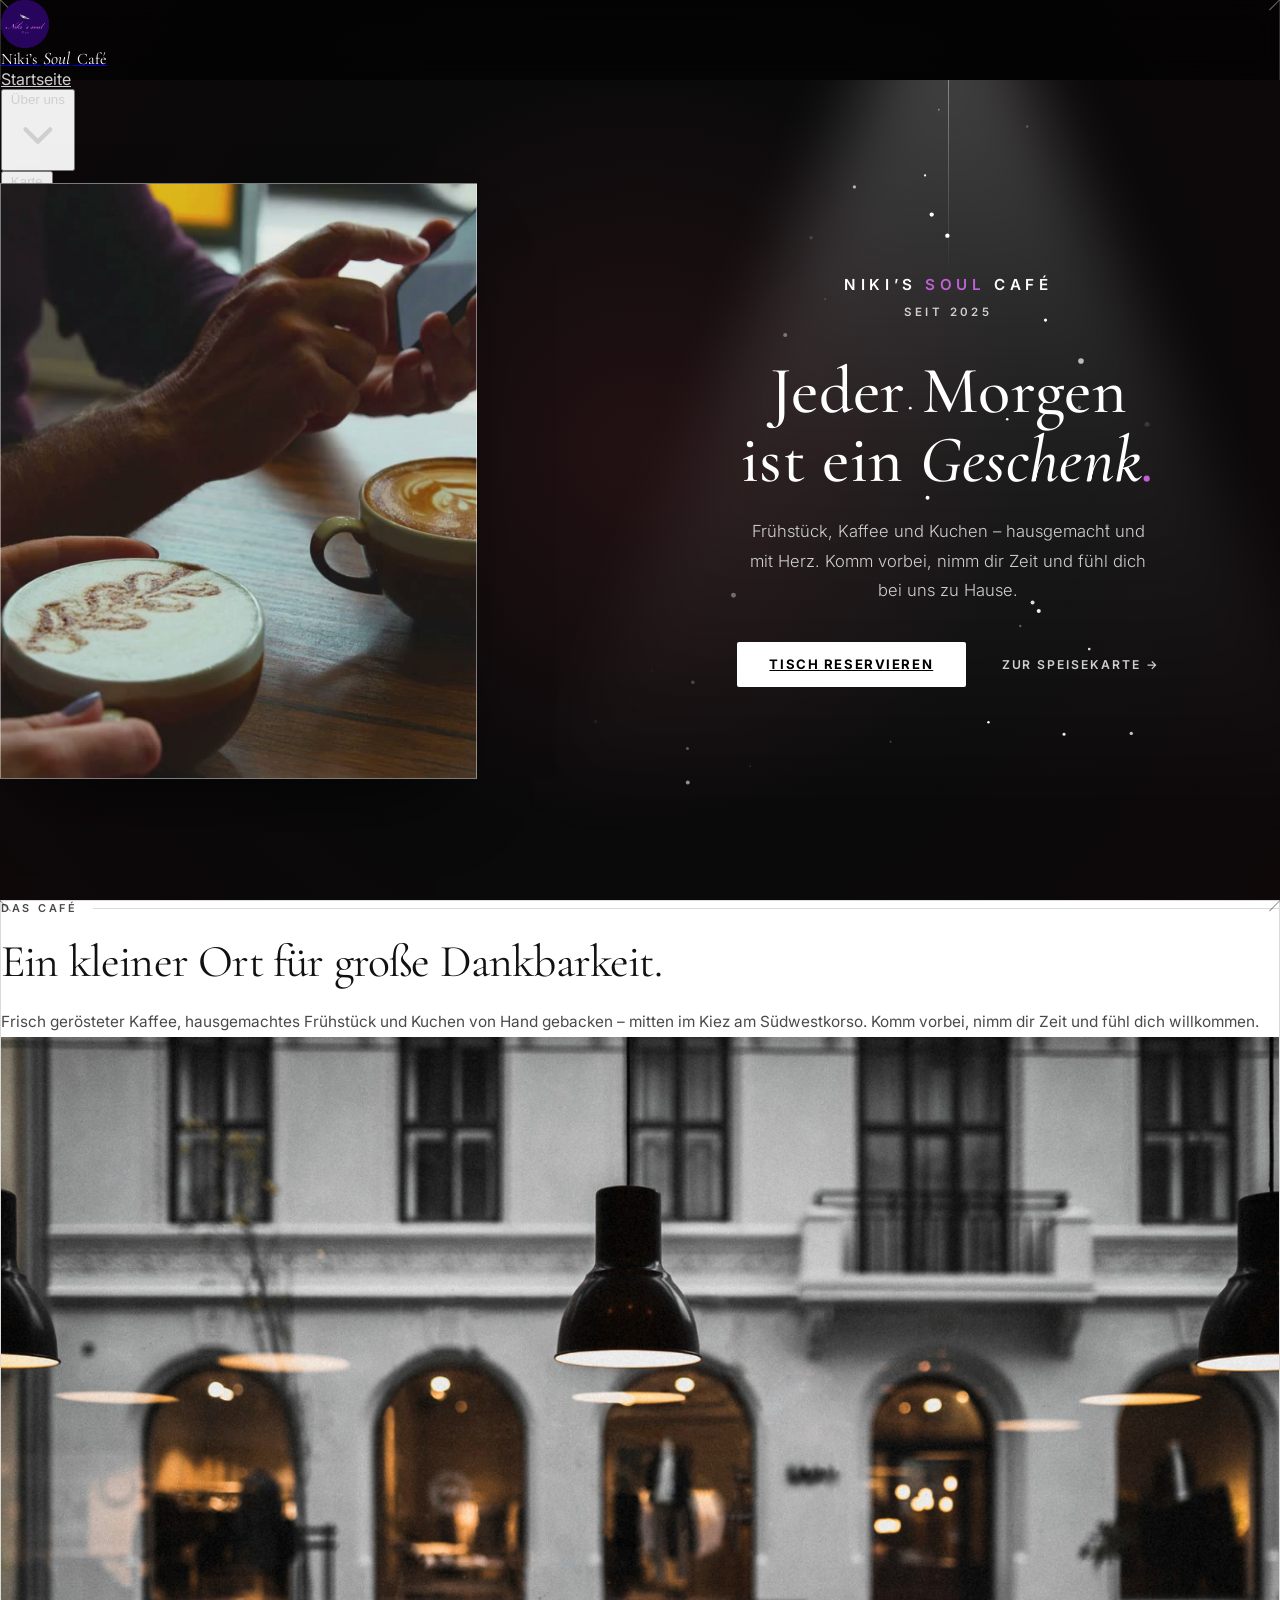
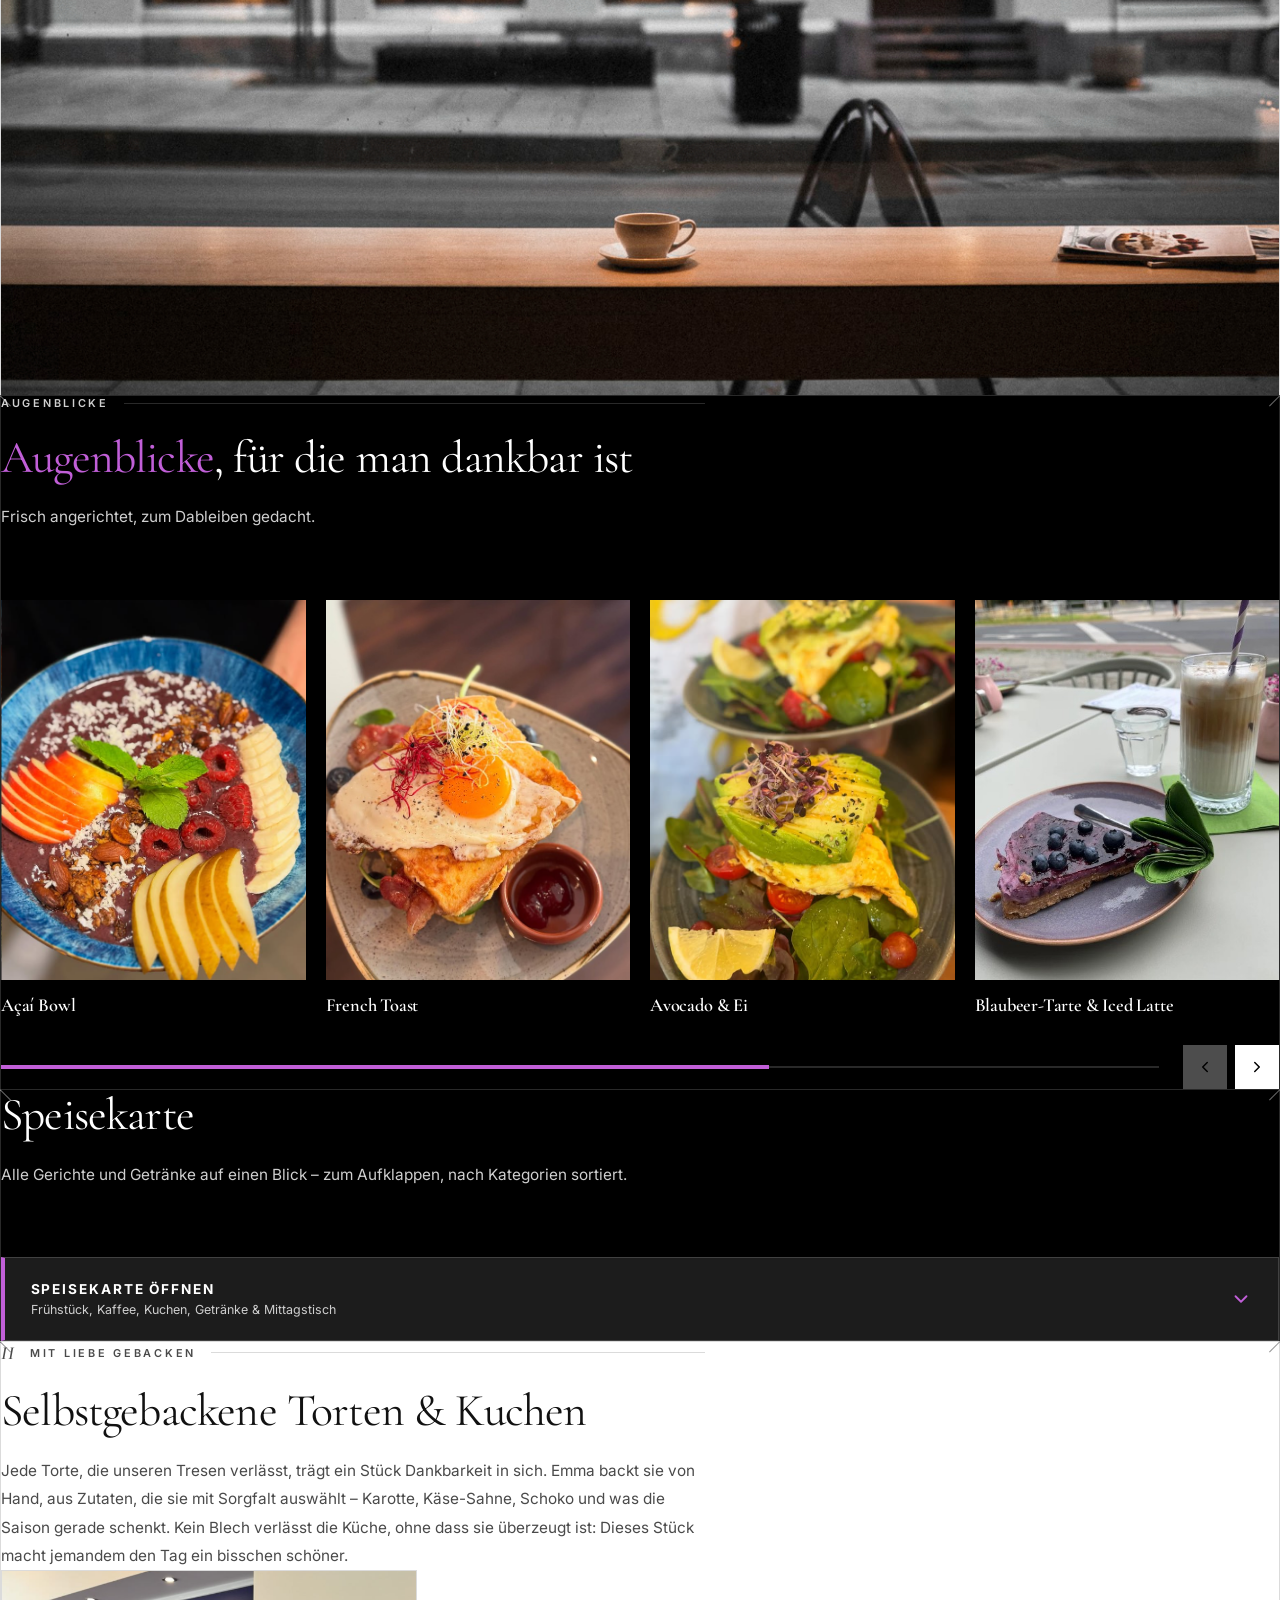
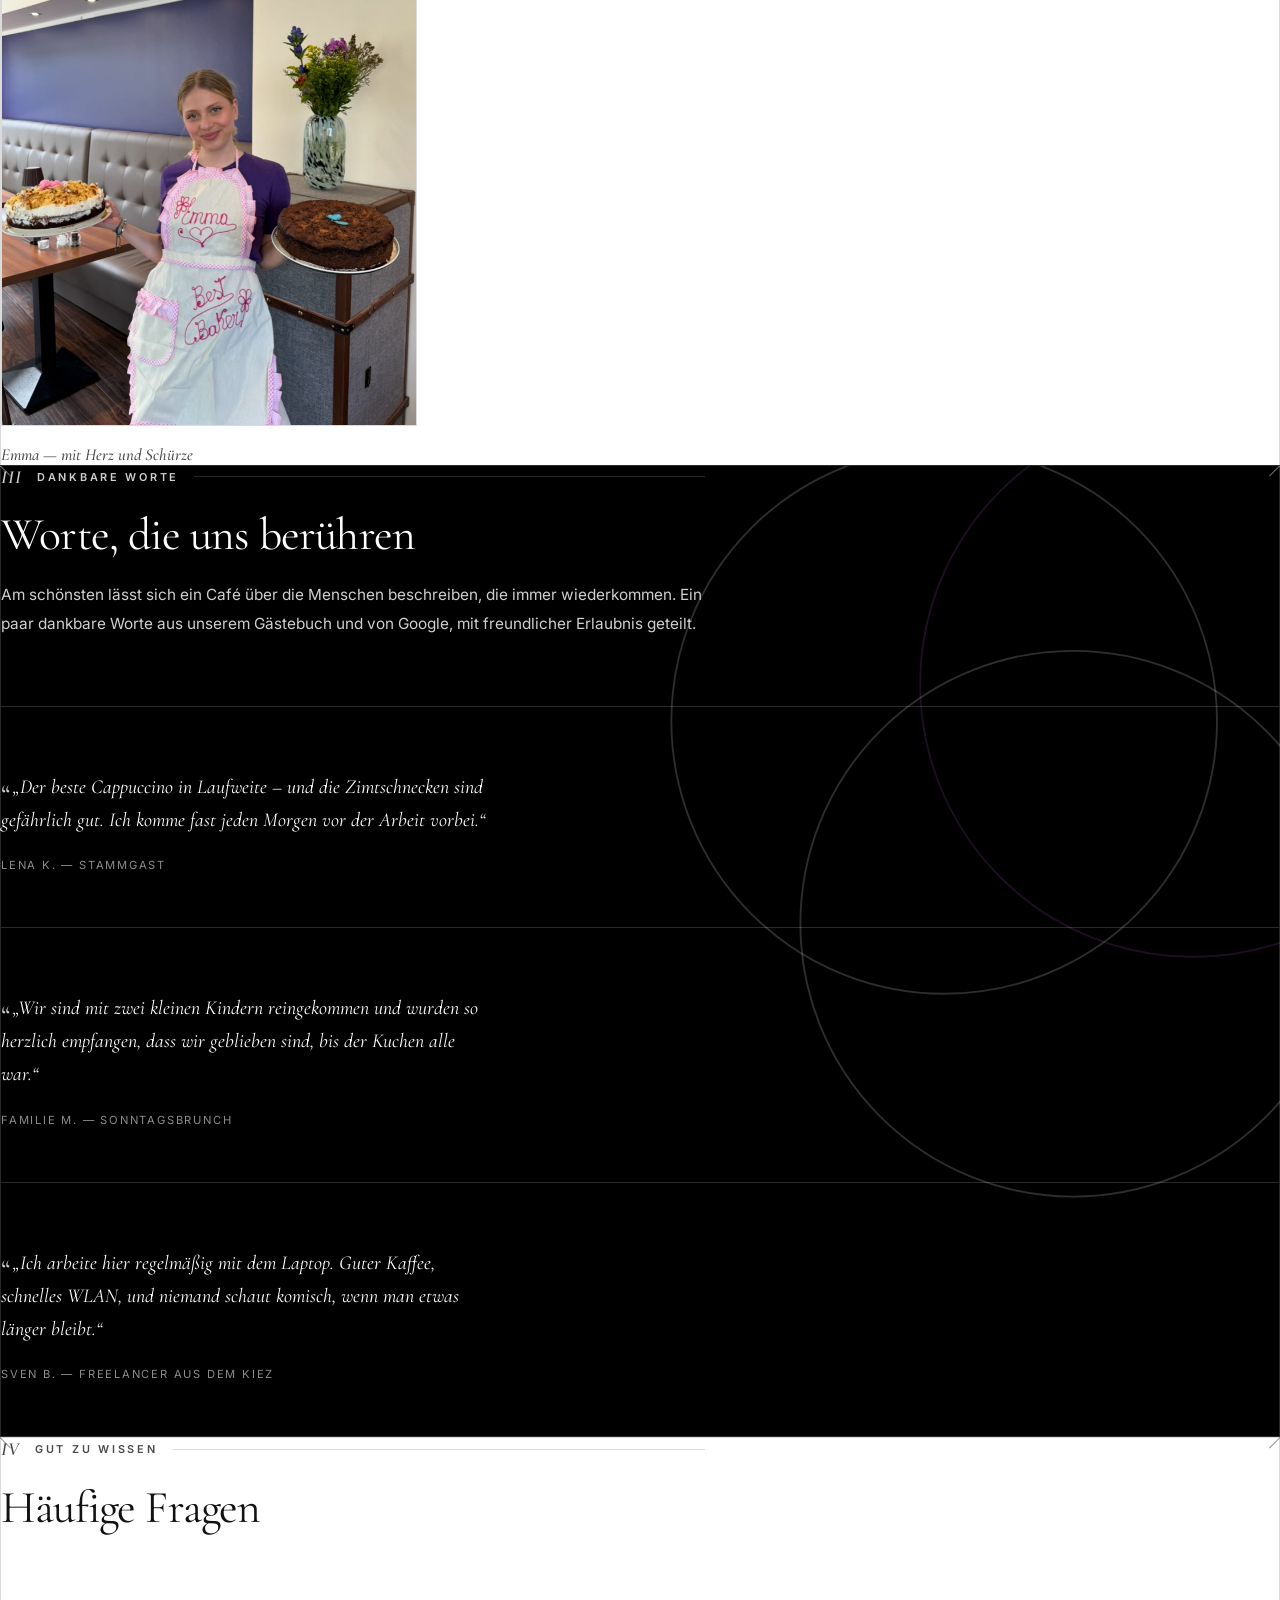
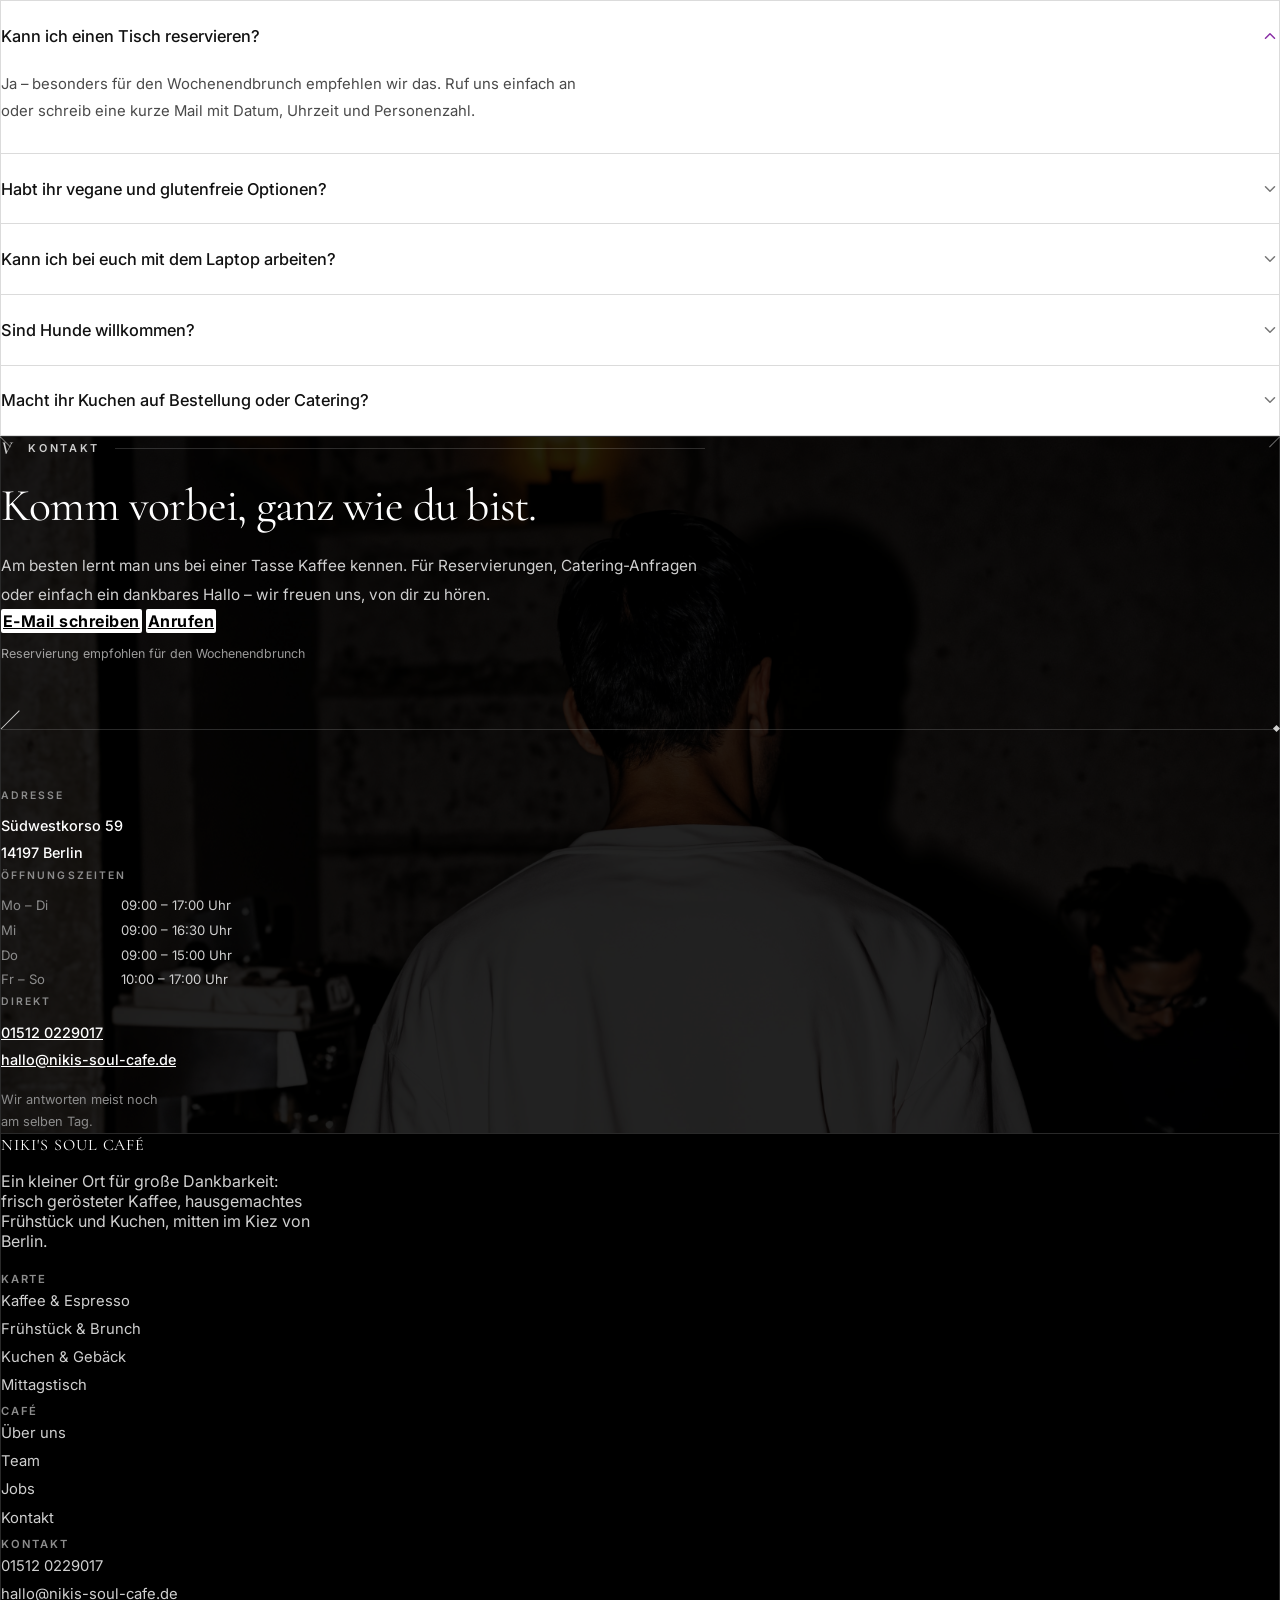
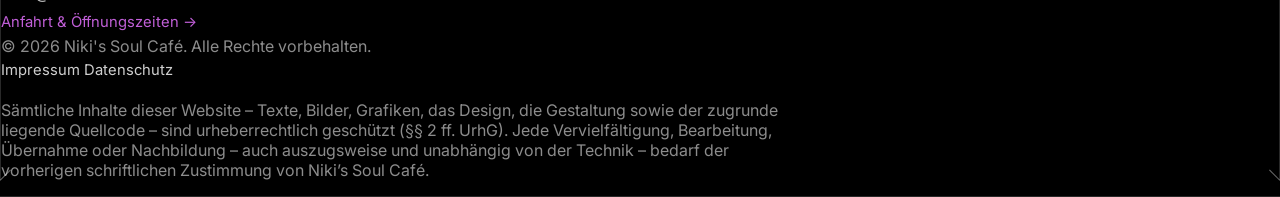
==== commit bf07139b: "Initial commit" ====
--- a/index.html
+++ b/index.html
@@ -31,15 +31,15 @@
           <div class="relative group">
             <button class="inline-flex items-center gap-1.5 py-2 text-stone-500 hover:text-stone-900 uppercase focus:outline-none" aria-haspopup="true" aria-expanded="false">
               Über uns
-              <svg class="h-3.5 w-3.5 transition-transform duration-200 group-hover:rotate-180" viewBox="0 0 20 20" fill="currentColor">
+              <svg class="h-3.5 w-3.5" viewBox="0 0 20 20" fill="currentColor">
                 <path fill-rule="evenodd" d="M5.23 7.21a.75.75 0 011.06.02L10 10.94l3.71-3.71a.75.75 0 111.06 1.06l-4.24 4.24a.75.75 0 01-1.06 0L5.21 8.29a.75.75 0 01.02-1.08z" clip-rule="evenodd"/>
               </svg>
             </button>
-            <div class="pointer-events-none absolute left-0 top-full mt-3 w-56 bg-white border border-stone-200 shadow-sm opacity-0 translate-y-1 transition duration-150 ease-out">
+            <div class="dd">
               <div class="py-2 normal-case tracking-normal font-medium">
-                <a href="#eindruecke" class="block px-4 py-2.5 text-sm text-stone-700 hover:bg-[#f3eefb] hover:text-stone-900">Das Café</a>
-                <a href="#eindruecke" class="block px-4 py-2.5 text-sm text-stone-700 hover:bg-[#f3eefb] hover:text-stone-900">Team</a>
-                <a href="#kontakt" class="block px-4 py-2.5 text-sm text-stone-700 hover:bg-[#f3eefb] hover:text-stone-900">Jobs</a>
+                <a href="#cafe" class="block px-4 py-2.5 text-sm text-stone-700">Das Café</a>
+                <a href="#eindruecke" class="block px-4 py-2.5 text-sm text-stone-700">Team</a>
+                <a href="#kontakt" class="block px-4 py-2.5 text-sm text-stone-700">Jobs</a>
               </div>
             </div>
           </div>
@@ -47,18 +47,17 @@
           <div class="relative group">
             <button class="inline-flex items-center gap-1.5 py-2 text-stone-500 hover:text-stone-900 uppercase focus:outline-none" aria-haspopup="true" aria-expanded="false">
               Karte
-              <svg class="h-3.5 w-3.5 transition-transform duration-200 group-hover:rotate-180" viewBox="0 0 20 20" fill="currentColor">
+              <svg class="h-3.5 w-3.5" viewBox="0 0 20 20" fill="currentColor">
                 <path fill-rule="evenodd" d="M5.23 7.21a.75.75 0 011.06.02L10 10.94l3.71-3.71a.75.75 0 111.06 1.06l-4.24 4.24a.75.75 0 01-1.06 0L5.21 8.29a.75.75 0 01.02-1.08z" clip-rule="evenodd"/>
               </svg>
             </button>
-            <div class="pointer-events-none absolute left-0 top-full mt-3 w-64 bg-white border border-stone-200 shadow-sm opacity-0 translate-y-1 transition duration-150 ease-out
-                         group-hover:opacity-100 group-hover:translate-y-0 group-hover:pointer-events-auto focus-within:opacity-100 focus-within:translate-y-0">
+            <div class="dd">
               <div class="py-2 normal-case tracking-normal font-medium">
-                <a href="#karte" class="block px-4 py-2.5 text-sm text-stone-700 hover:bg-[#f3eefb] hover:text-stone-900">Kaffee &amp; Espresso</a>
-                <a href="#karte" class="block px-4 py-2.5 text-sm text-stone-700 hover:bg-[#f3eefb] hover:text-stone-900">Frühstück &amp; Brunch</a>
-                <a href="#karte" class="block px-4 py-2.5 text-sm text-stone-700 hover:bg-[#f3eefb] hover:text-stone-900">Kuchen &amp; Gebäck</a>
-                <a href="#karte" class="block px-4 py-2.5 text-sm text-stone-700 hover:bg-[#f3eefb] hover:text-stone-900">Kalte Getränke</a>
-                <a href="#karte" class="block px-4 py-2.5 text-sm text-stone-700 hover:bg-[#f3eefb] hover:text-stone-900">Mittagstisch</a>
+                <a href="#speisekarte" data-menu-tab="kaffee" class="block px-4 py-2.5 text-sm text-stone-700">Kaffee &amp; Espresso</a>
+                <a href="#speisekarte" data-menu-tab="fruehstueck" class="block px-4 py-2.5 text-sm text-stone-700">Frühstück &amp; Brunch</a>
+                <a href="#speisekarte" data-menu-tab="kuchen" class="block px-4 py-2.5 text-sm text-stone-700">Kuchen &amp; Gebäck</a>
+                <a href="#speisekarte" data-menu-tab="getraenke" class="block px-4 py-2.5 text-sm text-stone-700">Kalte Getränke</a>
+                <a href="#speisekarte" data-menu-tab="mittag" class="block px-4 py-2.5 text-sm text-stone-700">Mittagstisch</a>
               </div>
             </div>
           </div>
@@ -101,7 +100,7 @@
           <svg class="mob-chevron" id="mob-about-chev" viewBox="0 0 12 12"><polyline points="2,4 6,8 10,4"/></svg>
         </div>
         <div class="mob-sub hidden" id="mobile-about-menu">
-          <a href="#eindruecke" onclick="closeMob()">Das Café</a>
+          <a href="#cafe" onclick="closeMob()">Das Café</a>
           <a href="#eindruecke" onclick="closeMob()">Team</a>
           <a href="#kontakt" onclick="closeMob()">Jobs</a>
         </div>
@@ -111,11 +110,11 @@
           <svg class="mob-chevron" id="mob-services-chev" viewBox="0 0 12 12"><polyline points="2,4 6,8 10,4"/></svg>
         </div>
         <div class="mob-sub hidden" id="mobile-services-menu">
-          <a href="#karte" onclick="closeMob()">Kaffee &amp; Espresso</a>
-          <a href="#karte" onclick="closeMob()">Frühstück &amp; Brunch</a>
-          <a href="#karte" onclick="closeMob()">Kuchen &amp; Gebäck</a>
-          <a href="#karte" onclick="closeMob()">Kalte Getränke</a>
-          <a href="#karte" onclick="closeMob()">Mittagstisch</a>
+          <a href="#speisekarte" data-menu-tab="kaffee" onclick="closeMob()">Kaffee &amp; Espresso</a>
+          <a href="#speisekarte" data-menu-tab="fruehstueck" onclick="closeMob()">Frühstück &amp; Brunch</a>
+          <a href="#speisekarte" data-menu-tab="kuchen" onclick="closeMob()">Kuchen &amp; Gebäck</a>
+          <a href="#speisekarte" data-menu-tab="getraenke" onclick="closeMob()">Kalte Getränke</a>
+          <a href="#speisekarte" data-menu-tab="mittag" onclick="closeMob()">Mittagstisch</a>
         </div>
 
         <a href="#kontakt" class="mob-nav-link" onclick="closeMob()">Kontakt</a>
@@ -132,35 +131,54 @@
 
   <!-- ─── Hero ──────────────────────────────────── -->
   <section class="hero">
-
-    <div class="hero-media">
-      <video class="hero-video" autoplay muted loop playsinline preload="auto" poster="cafe1-poster.jpg" aria-hidden="true">
-        <source src="Cafe1.mp4" type="video/mp4" />
-      </video>
-    </div>
-
-    <div class="hero-frame" aria-hidden="true"></div>
-
-    <div class="hero-inner max-w-6xl mx-auto px-4 sm:px-6 lg:px-8" style="position:relative;">
-
-      <span class="hero-eyebrow">Café · Berlin · seit 2025</span>
-
-      <h1 class="hero-headline">Jeder Morgen ist ein <em>Geschenk<span class="hero-dot">.</span></em></h1>
-
-      <p class="hero-sub">
-        Der Duft von frisch geröstetem Kaffee, ein Augenblick der Stille
-        und die leise Gewissheit, dass dieser Moment genügt. Mitten im Kiez,
-        bei Niki's Soul Café.
-      </p>
-
-      <div class="hero-actions">
-        <a href="tel:+4915120229017" class="btn-primary hero-btn rounded-full">Tisch reservieren</a>
-        <a href="#karte" class="hero-secondary">Zur Karte <span class="arrow">→</span></a>
-      </div>
-    </div>
-
-    <div class="hero-meta">
-      <span class="hero-scroll" aria-hidden="true"></span>
+    <div class="beam" aria-hidden="true"><i></i></div>
+    <div class="beam-core" aria-hidden="true"></div>
+    <canvas id="dust" aria-hidden="true"></canvas>
+
+    <div class="hero-inner max-w-6xl mx-auto px-4 sm:px-6 lg:px-8">
+
+      <div class="hero-copy">
+        <p class="hero-name">Niki&rsquo;s <em>Soul</em> Café<span class="hero-since">seit 2025</span></p>
+
+        <h1 class="hero-headline">Jeder Morgen ist ein <em>Geschenk<span class="hero-dot">.</span></em></h1>
+
+        <p class="hero-sub">Frühstück, Kaffee und Kuchen &ndash; hausgemacht und mit Herz. Komm vorbei, nimm dir Zeit und fühl dich bei uns zu Hause.</p>
+
+        <div class="hero-actions">
+          <a href="tel:+4915120229017" class="btn-primary hero-btn rounded-full">Tisch reservieren</a>
+          <a href="#speisekarte" class="hero-secondary">Zur Speisekarte <span class="arrow">→</span></a>
+        </div>
+      </div>
+
+      <div class="hero-visual">
+        <div class="hero-video-card">
+          <video class="hero-video" autoplay muted loop playsinline preload="auto" poster="cafe1-poster.jpg" aria-hidden="true">
+            <source src="Cafe1.mp4" type="video/mp4" />
+          </video>
+        </div>
+      </div>
+    </div>
+  </section>
+
+  <!-- ─── Das Café ──────────────────────────────── -->
+  <section id="cafe" class="chapter light">
+    <div class="max-w-6xl mx-auto px-4 sm:px-6 lg:px-8 py-28 keyline" style="position:relative;">
+      <div class="grid md:grid-cols-2 gap-x-16 gap-y-12 items-center">
+        <div class="reveal">
+          <div class="chapter-meta">
+            <span class="eyebrow">Das Café</span>
+          </div>
+          <h2 class="chapter-title">Ein kleiner Ort für große Dankbarkeit.</h2>
+          <p class="chapter-lead">
+            Frisch gerösteter Kaffee, hausgemachtes Frühstück und Kuchen von
+            Hand gebacken &ndash; mitten im Kiez am Südwestkorso. Komm vorbei,
+            nimm dir Zeit und fühl dich willkommen.
+          </p>
+        </div>
+        <figure class="cafe-photo reveal">
+          <img src="aussenansicht.jpg" alt="Außenansicht von Niki&rsquo;s Soul Café" loading="lazy" />
+        </figure>
+      </div>
     </div>
   </section>
 
@@ -172,19 +190,12 @@
           <span class="eyebrow">Augenblicke</span>
         </div>
         <h2 class="chapter-title"><span class="accent-word">Augenblicke</span>, für die man dankbar ist</h2>
-        <p class="chapter-lead">
-          Frühstück, Bowls und die wechselnde Tagesküche – mit Hingabe
-          angerichtet und zum Dableiben gedacht. Ein paar Teller aus einer
-          ganz gewöhnlichen, wunderbaren Woche bei Niki's Soul Café.
-        </p>
+        <p class="chapter-lead">Frisch angerichtet, zum Dableiben gedacht.</p>
       </header>
 
       <div class="dish-reel reveal">
-        <button class="reel-nav reel-prev" type="button" aria-label="Zurück">
-          <svg width="18" height="18" viewBox="0 0 24 24" fill="none" stroke="currentColor" stroke-width="1.75" stroke-linecap="round" stroke-linejoin="round"><polyline points="15 18 9 12 15 6"/></svg>
-        </button>
-
-        <ul class="reel-track">
+
+        <ul class="reel-track" tabindex="0" role="region" aria-roledescription="Karussell" aria-label="Bilder aus dem Café">
           <li class="reel-card">
             <button class="reel-card-btn" type="button" aria-label="Açaí Bowl in Großansicht öffnen" data-note="Der Start in einen dankbaren Tag.">
               <img src="Screenshot1.png" alt="Açaí Bowl mit Beeren, Banane, Apfel und Granola" loading="eager" />
@@ -235,11 +246,13 @@
           </li>
         </ul>
 
-        <button class="reel-nav reel-next" type="button" aria-label="Weiter">
-          <svg width="18" height="18" viewBox="0 0 24 24" fill="none" stroke="currentColor" stroke-width="1.75" stroke-linecap="round" stroke-linejoin="round"><polyline points="9 18 15 12 9 6"/></svg>
-        </button>
-
-        <p class="reel-hint" aria-hidden="true"><span class="reel-hint-hand">👉</span> Wischen für mehr Bilder</p>
+        <div class="reel-controls">
+          <div class="reel-progress" aria-hidden="true"><span class="reel-progress-thumb"></span></div>
+          <div class="reel-btns">
+            <button class="reel-btn reel-prev" type="button" aria-label="Zurück"><svg width="18" height="18" viewBox="0 0 24 24" fill="none" stroke="currentColor" stroke-width="2" stroke-linecap="round" stroke-linejoin="round"><polyline points="15 18 9 12 15 6"/></svg></button>
+            <button class="reel-btn reel-next" type="button" aria-label="Weiter"><svg width="18" height="18" viewBox="0 0 24 24" fill="none" stroke="currentColor" stroke-width="2" stroke-linecap="round" stroke-linejoin="round"><polyline points="9 18 15 12 9 6"/></svg></button>
+          </div>
+        </div>
       </div>
     </div>
   </section>
@@ -264,87 +277,82 @@
     </button>
   </div>
 
-  <!-- ─── Karte ─────────────────────────────────── -->
-  <section id="karte" class="chapter light">
+  <!-- ─── Speisekarte (aufklappbar) ───────────────── -->
+  <section id="speisekarte" class="chapter menu-section">
     <div class="max-w-6xl mx-auto px-4 sm:px-6 lg:px-8 py-28 keyline" style="position:relative;">
       <header class="chapter-head reveal">
-        <div class="chapter-meta">
-          <span class="chapter-index">I</span>
-          <span class="eyebrow">Karte</span>
-        </div>
-        <h2 class="chapter-title">Unsere Karte</h2>
-        <p class="chapter-lead">
-          Jede Tasse beginnt mit einer Entscheidung: nur das auf die Karte zu
-          nehmen, wovon wir wirklich überzeugt sind. Hausgemacht, wo immer es
-          geht, und mit Dankbarkeit zubereitet.
-        </p>
+        <h2 class="chapter-title">Speisekarte</h2>
+        <p class="chapter-lead">Alle Gerichte und Getränke auf einen Blick &ndash; zum Aufklappen, nach Kategorien sortiert.</p>
       </header>
-      <hr class="chapter-rule">
-
-      <div class="grid md:grid-cols-2 gap-x-16 gap-y-14 reveal-stagger">
-
-        <div class="service-col">
-          <div class="service-icon">
-            <svg width="24" height="24" viewBox="0 0 24 24" fill="none" stroke="currentColor" stroke-width="1.5" stroke-linecap="round" stroke-linejoin="round">
-              <path d="M17 8h1a4 4 0 0 1 0 8h-1"/>
-              <path d="M3 8h14v9a4 4 0 0 1-4 4H7a4 4 0 0 1-4-4z"/>
-              <line x1="6" y1="1" x2="6" y2="4"/><line x1="10" y1="1" x2="10" y2="4"/><line x1="14" y1="1" x2="14" y2="4"/>
-            </svg>
-          </div>
-          <h3>Kaffee &amp; Espresso</h3>
-          <p>Espresso, Cappuccino, Flat White und Filterkaffee aus frisch gerösteten Bohnen. Hafer-, Soja- oder Kuhmilch. Wer es ohne Koffein mag, bekommt einen richtig guten Entkoffeinierten – kein Kompromiss, sondern eine eigene Wahl auf der Karte.</p>
-        </div>
-
-        <div class="service-col">
-          <div class="service-icon">
-            <svg width="24" height="24" viewBox="0 0 24 24" fill="none" stroke="currentColor" stroke-width="1.5" stroke-linecap="round" stroke-linejoin="round">
-              <path d="M17 18a5 5 0 0 0-10 0"/>
-              <line x1="12" y1="2" x2="12" y2="9"/><polyline points="8 6 12 2 16 6"/>
-              <line x1="1" y1="18" x2="3" y2="18"/><line x1="21" y1="18" x2="23" y2="18"/>
-              <line x1="4.2" y1="10.2" x2="5.6" y2="11.6"/><line x1="18.4" y1="10.2" x2="19.8" y2="11.6"/>
-              <line x1="2" y1="22" x2="22" y2="22"/>
-            </svg>
-          </div>
-          <h3>Frühstück &amp; Brunch</h3>
-          <p>Von der einfachen Stulle bis zur vollen Frühstücksplatte mit Rührei, Avocado, Obst und warmem Brot. Am Wochenende gibt es Brunch bis 15 Uhr – für größere Runden empfehlen wir eine Reservierung.</p>
-        </div>
-
-        <div class="service-col">
-          <div class="service-icon">
-            <svg width="24" height="24" viewBox="0 0 24 24" fill="none" stroke="currentColor" stroke-width="1.5" stroke-linecap="round" stroke-linejoin="round">
-              <path d="M4 21h16"/>
-              <path d="M5 21v-8a2 2 0 0 1 2-2h10a2 2 0 0 1 2 2v8"/>
-              <path d="M4 15c1.5 0 1.5 1 3 1s1.5-1 3-1 1.5 1 3 1 1.5-1 3-1 1.5 1 3 1"/>
-              <line x1="12" y1="4" x2="12" y2="8"/><circle cx="12" cy="3" r="1"/>
-            </svg>
-          </div>
-          <h3>Kuchen &amp; Gebäck</h3>
-          <p>Croissants und Zimtschnecken aus eigener Backstube, dazu wechselnde Kuchen – Karotte, Käse-Sahne, Schoko und saisonales Obst.</p>
-        </div>
-
-        <div class="service-col">
-          <div class="service-icon">
-            <svg width="24" height="24" viewBox="0 0 24 24" fill="none" stroke="currentColor" stroke-width="1.5" stroke-linecap="round" stroke-linejoin="round">
-              <path d="M6 4h12l-1.4 15.1a1 1 0 0 1-1 .9H8.4a1 1 0 0 1-1-.9z"/>
-              <line x1="6.4" y1="9" x2="17.6" y2="9"/>
-              <line x1="15" y1="2" x2="12" y2="9"/>
-            </svg>
-          </div>
-          <h3>Kalte Getränke &amp; Limonaden</h3>
-          <p>Hausgemachte Limonaden, Eiskaffee und frisch gepresste Säfte. Im Sommer Eistee und Matcha über Eis.</p>
-        </div>
-
-        <div class="service-col md:col-span-2">
-          <div class="service-icon">
-            <svg width="24" height="24" viewBox="0 0 24 24" fill="none" stroke="currentColor" stroke-width="1.5" stroke-linecap="round" stroke-linejoin="round">
-              <path d="M3 11h18a9 9 0 0 1-18 0z"/>
-              <path d="M12 3c1.4 1 1.4 3 0 4"/><path d="M8 4.5c1 .8 1 2.2 0 3"/><path d="M16 4.5c1 .8 1 2.2 0 3"/>
-            </svg>
-          </div>
-          <h3>Mittagstisch &amp; Herzhaftes</h3>
-          <p style="max-width:62ch;">Wochentags von 12 bis 15 Uhr: eine wechselnde warme Tagesempfehlung, Quiche, Suppen und belegte Focaccia. Immer mit einer vegetarischen und einer veganen Option. Zum Mitnehmen im Mehrwegbehälter oder in Ruhe bei uns – ein Blick auf die Tafel am Eingang verrät, was heute in der Küche steht.</p>
-        </div>
-
+
+      <button class="menu-toggle" id="menu-toggle" type="button" aria-expanded="false" aria-controls="menu-panel">
+        <span>Speisekarte öffnen<small>Frühstück, Kaffee, Kuchen, Getränke &amp; Mittagstisch</small></span>
+        <svg width="22" height="22" viewBox="0 0 24 24" fill="none" stroke="currentColor" stroke-width="2" stroke-linecap="round" stroke-linejoin="round"><polyline points="6 9 12 15 18 9"/></svg>
+      </button>
+
+      <div class="menu-panel" id="menu-panel" hidden>
+        <div class="menu-tabs" role="tablist" aria-label="Kategorien">
+          <button class="menu-tab" role="tab" id="tab-kaffee" aria-controls="pane-kaffee" aria-selected="true" data-tab="kaffee" type="button">Kaffee &amp; Espresso</button>
+          <button class="menu-tab" role="tab" id="tab-fruehstueck" aria-controls="pane-fruehstueck" aria-selected="false" data-tab="fruehstueck" type="button">Frühstück &amp; Brunch</button>
+          <button class="menu-tab" role="tab" id="tab-kuchen" aria-controls="pane-kuchen" aria-selected="false" data-tab="kuchen" type="button">Kuchen &amp; Gebäck</button>
+          <button class="menu-tab" role="tab" id="tab-getraenke" aria-controls="pane-getraenke" aria-selected="false" data-tab="getraenke" type="button">Kalte Getränke</button>
+          <button class="menu-tab" role="tab" id="tab-mittag" aria-controls="pane-mittag" aria-selected="false" data-tab="mittag" type="button">Mittagstisch &amp; Herzhaftes</button>
+        </div>
+        <div class="menu-pane" role="tabpanel" id="pane-kaffee" aria-labelledby="tab-kaffee">
+          <p class="menu-pane-note">Alle Milchalternativen ohne Aufpreis.</p>
+          <ul class="menu-list">
+            <li class="menu-item"><div class="menu-item-top"><span class="menu-item-name">Espresso</span><span class="menu-item-dots"></span><span class="menu-item-price">2,60 €</span></div><p class="menu-item-desc">Frisch gerösteter Bohnenkaffee, kräftig und rund.</p></li>
+            <li class="menu-item"><div class="menu-item-top"><span class="menu-item-name">Cappuccino</span><span class="menu-item-dots"></span><span class="menu-item-price">3,80 €</span></div><p class="menu-item-desc">Espresso mit cremigem Milchschaum.</p></li>
+            <li class="menu-item"><div class="menu-item-top"><span class="menu-item-name">Flat White</span><span class="menu-item-dots"></span><span class="menu-item-price">4,20 €</span></div><p class="menu-item-desc">Doppelter Espresso, samtige Milch.</p></li>
+            <li class="menu-item"><div class="menu-item-top"><span class="menu-item-name">Filterkaffee</span><span class="menu-item-dots"></span><span class="menu-item-price">3,20 €</span></div><p class="menu-item-desc">Frisch aufgebrüht, auf Wunsch mit Nachschlag.</p></li>
+            <li class="menu-item"><div class="menu-item-top"><span class="menu-item-name">Latte Macchiato</span><span class="menu-item-dots"></span><span class="menu-item-price">4,20 €</span></div><p class="menu-item-desc">Hafer-, Soja- oder Kuhmilch.</p></li>
+            <li class="menu-item"><div class="menu-item-top"><span class="menu-item-name">Entkoffeiniert</span><span class="menu-item-dots"></span><span class="menu-item-price">+ 0,00 €</span></div><p class="menu-item-desc">Espresso oder Cappuccino, ohne Kompromiss.</p></li>
+          </ul>
+        </div>
+        <div class="menu-pane" role="tabpanel" id="pane-fruehstueck" aria-labelledby="tab-fruehstueck" hidden>
+          <p class="menu-pane-note">Am Wochenende Brunch bis 15 Uhr.</p>
+          <ul class="menu-list">
+            <li class="menu-item"><div class="menu-item-top"><span class="menu-item-name">Açaí Bowl<span class="menu-tag">VEGAN</span></span><span class="menu-item-dots"></span><span class="menu-item-price">9,90 €</span></div><p class="menu-item-desc">Beeren, Banane, Apfel und Granola.</p></li>
+            <li class="menu-item"><div class="menu-item-top"><span class="menu-item-name">French Toast</span><span class="menu-item-dots"></span><span class="menu-item-price">11,50 €</span></div><p class="menu-item-desc">Spiegelei, Bacon, Blaubeeren, Sprossen, Konfitüre.</p></li>
+            <li class="menu-item"><div class="menu-item-top"><span class="menu-item-name">Avocado &amp; Ei<span class="menu-tag">VEGGIE</span></span><span class="menu-item-dots"></span><span class="menu-item-price">10,80 €</span></div><p class="menu-item-desc">Avocado, Ei, Blattsalat, Kirschtomaten, Zitrone.</p></li>
+            <li class="menu-item"><div class="menu-item-top"><span class="menu-item-name">Avocado-Toast<span class="menu-tag">VEGAN</span></span><span class="menu-item-dots"></span><span class="menu-item-price">9,80 €</span></div><p class="menu-item-desc">Sprossen, Blattsalat und Kirschtomaten.</p></li>
+            <li class="menu-item"><div class="menu-item-top"><span class="menu-item-name">Frühstücksplatte</span><span class="menu-item-dots"></span><span class="menu-item-price">14,90 €</span></div><p class="menu-item-desc">Rührei, Avocado, Obst und warmes Brot.</p></li>
+            <li class="menu-item"><div class="menu-item-top"><span class="menu-item-name">Stulle des Tages</span><span class="menu-item-dots"></span><span class="menu-item-price">6,50 €</span></div><p class="menu-item-desc">Wechselnder Belag, frisch zubereitet.</p></li>
+          </ul>
+        </div>
+        <div class="menu-pane" role="tabpanel" id="pane-kuchen" aria-labelledby="tab-kuchen" hidden>
+          <p class="menu-pane-note">Täglich mindestens ein veganes und ein glutenfreies Stück.</p>
+          <ul class="menu-list">
+            <li class="menu-item"><div class="menu-item-top"><span class="menu-item-name">Zimtschnecke</span><span class="menu-item-dots"></span><span class="menu-item-price">3,60 €</span></div><p class="menu-item-desc">Aus eigener Backstube.</p></li>
+            <li class="menu-item"><div class="menu-item-top"><span class="menu-item-name">Croissant</span><span class="menu-item-dots"></span><span class="menu-item-price">2,90 €</span></div><p class="menu-item-desc">Buttrig, knusprig, ofenwarm.</p></li>
+            <li class="menu-item"><div class="menu-item-top"><span class="menu-item-name">Karottenkuchen</span><span class="menu-item-dots"></span><span class="menu-item-price">4,60 €</span></div><p class="menu-item-desc">Saftig, mit Frischkäse-Creme.</p></li>
+            <li class="menu-item"><div class="menu-item-top"><span class="menu-item-name">Käse-Sahne-Torte</span><span class="menu-item-dots"></span><span class="menu-item-price">4,80 €</span></div><p class="menu-item-desc">Von Emma von Hand gebacken.</p></li>
+            <li class="menu-item"><div class="menu-item-top"><span class="menu-item-name">Schokoladenkuchen</span><span class="menu-item-dots"></span><span class="menu-item-price">4,80 €</span></div><p class="menu-item-desc">Dunkel und dicht.</p></li>
+            <li class="menu-item"><div class="menu-item-top"><span class="menu-item-name">Blaubeer-Tarte</span><span class="menu-item-dots"></span><span class="menu-item-price">4,90 €</span></div><p class="menu-item-desc">Mürbeteig mit saisonalen Früchten.</p></li>
+          </ul>
+        </div>
+        <div class="menu-pane" role="tabpanel" id="pane-getraenke" aria-labelledby="tab-getraenke" hidden>
+          <p class="menu-pane-note">Hausgemacht, wo immer es geht.</p>
+          <ul class="menu-list">
+            <li class="menu-item"><div class="menu-item-top"><span class="menu-item-name">Hausgemachte Limonade</span><span class="menu-item-dots"></span><span class="menu-item-price">4,20 €</span></div><p class="menu-item-desc">Wechselnde Sorten.</p></li>
+            <li class="menu-item"><div class="menu-item-top"><span class="menu-item-name">Iced Latte</span><span class="menu-item-dots"></span><span class="menu-item-price">4,60 €</span></div><p class="menu-item-desc">Espresso, Milch, Eis.</p></li>
+            <li class="menu-item"><div class="menu-item-top"><span class="menu-item-name">Eiskaffee</span><span class="menu-item-dots"></span><span class="menu-item-price">5,20 €</span></div><p class="menu-item-desc">Mit Vanilleeis und Sahne.</p></li>
+            <li class="menu-item"><div class="menu-item-top"><span class="menu-item-name">Frisch gepresster Saft</span><span class="menu-item-dots"></span><span class="menu-item-price">4,80 €</span></div><p class="menu-item-desc">Orange oder saisonal.</p></li>
+            <li class="menu-item"><div class="menu-item-top"><span class="menu-item-name">Matcha auf Eis<span class="menu-tag">VEGAN</span></span><span class="menu-item-dots"></span><span class="menu-item-price">4,90 €</span></div><p class="menu-item-desc">Mit Hafermilch.</p></li>
+            <li class="menu-item"><div class="menu-item-top"><span class="menu-item-name">Eistee</span><span class="menu-item-dots"></span><span class="menu-item-price">3,80 €</span></div><p class="menu-item-desc">Hausgemacht, leicht gesüßt.</p></li>
+          </ul>
+        </div>
+        <div class="menu-pane" role="tabpanel" id="pane-mittag" aria-labelledby="tab-mittag" hidden>
+          <p class="menu-pane-note">Wochentags 12 – 15 Uhr, immer mit vegetarischer und veganer Option.</p>
+          <ul class="menu-list">
+            <li class="menu-item"><div class="menu-item-top"><span class="menu-item-name">Tagesempfehlung</span><span class="menu-item-dots"></span><span class="menu-item-price">10,90 €</span></div><p class="menu-item-desc">Warm, wechselnd – siehe Tafel am Eingang.</p></li>
+            <li class="menu-item"><div class="menu-item-top"><span class="menu-item-name">Gulasch</span><span class="menu-item-dots"></span><span class="menu-item-price">12,50 €</span></div><p class="menu-item-desc">Geröstetes Brot, Kartoffelsalat, Sauerrahm.</p></li>
+            <li class="menu-item"><div class="menu-item-top"><span class="menu-item-name">Quiche<span class="menu-tag">VEGGIE</span></span><span class="menu-item-dots"></span><span class="menu-item-price">8,90 €</span></div><p class="menu-item-desc">Mit Blattsalat, täglich wechselnd.</p></li>
+            <li class="menu-item"><div class="menu-item-top"><span class="menu-item-name">Suppe des Tages</span><span class="menu-item-dots"></span><span class="menu-item-price">6,90 €</span></div><p class="menu-item-desc">Mit Brot.</p></li>
+            <li class="menu-item"><div class="menu-item-top"><span class="menu-item-name">Belegte Focaccia</span><span class="menu-item-dots"></span><span class="menu-item-price">7,50 €</span></div><p class="menu-item-desc">Frisch belegt, auch zum Mitnehmen.</p></li>
+          </ul>
+        </div>
+        <p class="menu-foot">Alle Preise in Euro inkl. MwSt. Bei Allergien oder Unverträglichkeiten fragt bitte unser Team.</p>
       </div>
     </div>
   </section>
@@ -471,7 +479,7 @@
   <hr class="seam seam--pd" aria-hidden="true">
 
   <!-- ─── Kontakt ───────────────────────────────── -->
-  <section id="kontakt" class="chapter chapter--night" style="background:#24123a;">
+  <section id="kontakt" class="chapter chapter--night" >
     <div class="max-w-6xl mx-auto px-4 sm:px-6 lg:px-8 py-28 keyline-dark kontakt-bg" style="position:relative;">
       <header class="chapter-head reveal">
         <div class="chapter-meta">
@@ -532,10 +540,10 @@
         <div>
           <span class="footer-col-label">Karte</span>
           <nav class="flex flex-col gap-3 mt-4">
-            <a href="#karte" class="footer-link">Kaffee &amp; Espresso</a>
-            <a href="#karte" class="footer-link">Frühstück &amp; Brunch</a>
-            <a href="#karte" class="footer-link">Kuchen &amp; Gebäck</a>
-            <a href="#karte" class="footer-link">Mittagstisch</a>
+            <a href="#speisekarte" data-menu-tab="kaffee" class="footer-link">Kaffee &amp; Espresso</a>
+            <a href="#speisekarte" data-menu-tab="fruehstueck" class="footer-link">Frühstück &amp; Brunch</a>
+            <a href="#speisekarte" data-menu-tab="kuchen" class="footer-link">Kuchen &amp; Gebäck</a>
+            <a href="#speisekarte" data-menu-tab="mittag" class="footer-link">Mittagstisch</a>
           </nav>
         </div>
 
@@ -619,26 +627,6 @@
     setupMobSub('mob-about-btn',    'mobile-about-menu',    'mob-about-chev');
     setupMobSub('mob-services-btn', 'mobile-services-menu', 'mob-services-chev');
 
-    /* ── Desktop-Dropdowns ── */
-    function setupDelayedDropdown(groupSelector, menuSelector, delay = 500) {
-      const group = document.querySelector(groupSelector);
-      const menu = group.querySelector(menuSelector);
-      let hideTimeout;
-      group.addEventListener('mouseenter', () => {
-        clearTimeout(hideTimeout);
-        menu.classList.remove('opacity-0', 'pointer-events-none', 'translate-y-1');
-        menu.classList.add('opacity-100', 'translate-y-0');
-      });
-      group.addEventListener('mouseleave', () => {
-        hideTimeout = setTimeout(() => {
-          menu.classList.add('opacity-0', 'pointer-events-none', 'translate-y-1');
-          menu.classList.remove('opacity-100', 'translate-y-0');
-        }, delay);
-      });
-    }
-    setupDelayedDropdown('.group:nth-of-type(1)', 'div');
-    setupDelayedDropdown('.group:nth-of-type(2)', 'div');
-
     /* Scroll-Reveal für Kapitel-Inhalte (inkl. gestaffelter Gruppen) */
     (function revealOnScroll() {
       const els = document.querySelectorAll('.reveal, .reveal-stagger');
@@ -655,66 +643,180 @@
       els.forEach(el => io.observe(el));
     })();
 
-    /* Header: feines Glas, das beim Scrollen minimal schrumpft und sich verdichtet */
-    (function headerOnScroll() {
-      const header = document.querySelector('.site-header');
-      if (!header) return;
-      const onScroll = () => header.classList.toggle('is-scrolled', window.scrollY > 40);
-      onScroll();
-      window.addEventListener('scroll', onScroll, { passive: true });
+    /* Speisekarte: auf-/zuklappen, Reiter, Deep-Links aus der Navigation */
+    (function menuBook() {
+      const toggle = document.getElementById('menu-toggle');
+      const panel  = document.getElementById('menu-panel');
+      if (!toggle || !panel) return;
+      const tabs  = Array.from(panel.querySelectorAll('.menu-tab'));
+      const panes = Array.from(panel.querySelectorAll('.menu-pane'));
+      const label = toggle.querySelector('span');
+      function setOpen(open) {
+        panel.hidden = !open;
+        toggle.setAttribute('aria-expanded', String(open));
+        label.firstChild.textContent = open ? 'Speisekarte schließen' : 'Speisekarte öffnen';
+      }
+      function showTab(key) {
+        tabs.forEach(t => t.setAttribute('aria-selected', String(t.dataset.tab === key)));
+        panes.forEach(p => { p.hidden = p.id !== 'pane-' + key; });
+      }
+      toggle.addEventListener('click', () => setOpen(panel.hidden));
+      tabs.forEach(t => t.addEventListener('click', () => showTab(t.dataset.tab)));
+      document.querySelectorAll('[data-menu-tab]').forEach(a => a.addEventListener('click', () => {
+        setOpen(true); showTab(a.dataset.menuTab);
+      }));
+      document.querySelectorAll('a[href="#speisekarte"]:not([data-menu-tab])').forEach(a => a.addEventListener('click', () => setOpen(true)));
     })();
 
-    /* Hero: dezenter Parallax-Effekt des Hintergrunds beim Scrollen */
-    (function heroParallax() {
-      const hero  = document.querySelector('.hero');
-      const media = document.querySelector('.hero-media');
+    /* Hero: Sternenstaub im Lichtkegel (Canvas). Der Kegel sitzt mobil in der
+       Mitte, ab 900px über der rechten Spalte. Läuft nur, solange der Hero
+       im Bild ist. Bei "Bewegung reduzieren" driften die Partikel nur halb so schnell. */
+    (function heroDust() {
+      const hero = document.querySelector('.hero');
+      const cv = document.getElementById('dust');
+      if (!hero || !cv || !cv.getContext) return;
       const reduce = window.matchMedia('(prefers-reduced-motion: reduce)').matches;
-      if (!hero || !media || reduce) return;
-      let ticking = false;
-      const update = () => {
-        const rect = hero.getBoundingClientRect();
-        const progress = Math.min(Math.max(-rect.top / rect.height, 0), 1);
-        media.style.transform = `translate3d(0, ${progress * rect.height * 0.08}px, 0)`;
-        ticking = false;
-      };
-      window.addEventListener('scroll', () => {
-        if (!ticking) { requestAnimationFrame(update); ticking = true; }
-      }, { passive: true });
+      const wide = window.matchMedia('(min-width: 900px)');
+      const ctx = cv.getContext('2d');
+      let W = 0, H = 0, beamX = 0, P = [], raf = 0, last = 0, visible = true;
+
+      function size() {
+        const r = hero.getBoundingClientRect(), dpr = Math.min(window.devicePixelRatio || 1, 2);
+        W = r.width; H = r.height;
+        const copy = hero.querySelector('.hero-copy');
+        if (copy) {
+          const cr = copy.getBoundingClientRect();
+          beamX = cr.left - r.left + cr.width / 2;
+          hero.style.setProperty('--beam-x', beamX + 'px');
+        }
+        cv.width = Math.round(W * dpr); cv.height = Math.round(H * dpr);
+        ctx.setTransform(dpr, 0, 0, dpr, 0, 0);
+      }
+      function spawn() {
+        const n = W < 700 ? 40 : 107; P = [];
+        for (let i = 0; i < n; i++) {
+          const z = Math.random();
+          P.push({ x: Math.random() * W, y: Math.random() * H, z,
+            r: 0.8 + z * 1.4 + (Math.random() < 0.1 ? 1.5 : 0),
+            vx: (Math.random() - 0.5) * 9 * (0.4 + z), vy: (Math.random() - 0.4) * 7 * (0.4 + z),
+            ph: Math.random() * 6.283, ps: 0.4 + Math.random() * 0.9 });
+        }
+      }
+      /* Helligkeit des Strahls an Position x,y – folgt der Kegelform von .beam */
+      function beamAt(x, y) {
+        const t = (y + 0.12 * H) / (1.25 * H); if (t < 0 || t > 1) return 0;
+        const isWide = wide.matches;
+        const bw = isWide ? Math.min(W * 0.8, 1100) : Math.min(W * 1.1, 1500);
+        const cx = beamX || W * (isWide ? 0.75 : 0.5);
+        const hw = bw * (0.03 + 0.47 * t) * 1.05;
+        const d = Math.abs(x - cx) / hw; if (d >= 1) return 0;
+        let f = 1 - d; f = f * f * (3 - 2 * f);
+        return f * Math.max(0, 1 - t * 0.85);
+      }
+      function frame(now, still) {
+        const dt = (still ? 0 : Math.min((now - last) / 1000, 0.05)) * (reduce ? 0.5 : 1); last = now;
+        const s = now / 1000; ctx.clearRect(0, 0, W, H); ctx.fillStyle = '#fff';
+        for (const p of P) {
+          p.x += (p.vx + Math.sin(s * p.ps + p.ph) * 4 * (0.5 + p.z)) * dt;
+          p.y += (p.vy + Math.cos(s * p.ps * 0.8 + p.ph) * 3 * (0.5 + p.z)) * dt;
+          if (p.x < -4) p.x = W + 4; else if (p.x > W + 4) p.x = -4;
+          if (p.y < -4) p.y = H + 4; else if (p.y > H + 4) p.y = -4;
+          const f = beamAt(p.x, p.y); if (f < 0.01) continue;
+          const tw = 0.6 + 0.4 * Math.sin(s * p.ps * 2.2 + p.ph);
+          ctx.globalAlpha = Math.min(1, f * tw * (0.4 + 0.6 * p.z) * 5.5);
+          ctx.beginPath(); ctx.arc(p.x, p.y, p.r, 0, 6.283); ctx.fill();
+        }
+      }
+      function loop(now) { frame(now); raf = visible ? requestAnimationFrame(loop) : 0; }
+      function start() { if (!raf && visible && !document.hidden) { last = performance.now(); raf = requestAnimationFrame(loop); } }
+
+      size(); spawn();
+      if ('ResizeObserver' in window) new ResizeObserver(size).observe(hero.querySelector('.hero-copy'));
+      if (document.fonts && document.fonts.ready) document.fonts.ready.then(size);
+      requestAnimationFrame(() => cv.classList.add('is-on'));
+      new IntersectionObserver((e) => { visible = e[0].isIntersecting; if (visible) start(); }).observe(hero);
+      document.addEventListener('visibilitychange', () => { if (!document.hidden) start(); });
+      start();
+      let lastW = W;
+      window.addEventListener('resize', () => {
+        size(); if (Math.abs(W - lastW) > 40) { spawn(); lastW = W; }
+      });
     })();
 
-    /* Eindrücke: eine Reihe zum Durchblättern, wie man sie von
-       Streaming-Startseiten kennt. Pfeile links/rechts scrollen die
-       Reihe seitenweise, am Anfang/Ende blenden sie sich aus – sonst
-       macht der native Scroll (inkl. Wischen) die ganze Arbeit. */
+    /* Bilderstrecke: Pfeile, Fortschrittsbalken, Maus-Ziehen, Pfeiltasten.
+       Das Scrollen selbst macht der Browser (Scroll-Snap); Pfeile und
+       Balken lesen nur den Zustand. Die Steuerleiste verschwindet, wenn
+       alles in die Ansicht passt. */
     (function dishReel() {
-      const reel  = document.querySelector('.dish-reel');
+      const reel = document.querySelector('.dish-reel');
       if (!reel) return;
-      const track   = reel.querySelector('.reel-track');
+      const track = reel.querySelector('.reel-track');
       const prevBtn = reel.querySelector('.reel-prev');
       const nextBtn = reel.querySelector('.reel-next');
-      if (!track || !prevBtn || !nextBtn) return;
+      const controls = reel.querySelector('.reel-controls');
+      const thumb = reel.querySelector('.reel-progress-thumb');
       const reduce = window.matchMedia('(prefers-reduced-motion: reduce)').matches;
-
-      function scrollByPage(dir) {
-        track.scrollBy({ left: dir * track.clientWidth * 0.85, behavior: reduce ? 'auto' : 'smooth' });
-      }
-      const hint = reel.querySelector('.reel-hint');
-      if (hint) track.addEventListener('scroll', () => hint.classList.add('is-hidden'), { once: true, passive: true });
-      prevBtn.addEventListener('click', () => scrollByPage(-1));
-      nextBtn.addEventListener('click', () => scrollByPage(1));
+      const behavior = reduce ? 'auto' : 'smooth';
+
+      function step() {
+        const card = track.querySelector('.reel-card');
+        const gap = parseFloat(getComputedStyle(track).columnGap) || 0;
+        return card.getBoundingClientRect().width + gap;
+      }
+      function go(dir) {
+        const per = Math.max(1, Math.floor(track.clientWidth / step()));
+        track.scrollBy({ left: dir * step() * per, behavior });
+      }
+      prevBtn.addEventListener('click', () => go(-1));
+      nextBtn.addEventListener('click', () => go(1));
 
       let ticking = false;
-      function updateNavVisibility() {
-        const maxScroll = track.scrollWidth - track.clientWidth - 2;
-        prevBtn.style.visibility = track.scrollLeft <= 2 ? 'hidden' : 'visible';
-        nextBtn.style.visibility = track.scrollLeft >= maxScroll ? 'hidden' : 'visible';
+      function update() {
         ticking = false;
-      }
-      track.addEventListener('scroll', () => {
-        if (!ticking) { requestAnimationFrame(updateNavVisibility); ticking = true; }
-      }, { passive: true });
-      window.addEventListener('resize', updateNavVisibility);
-      updateNavVisibility();
+        const max = track.scrollWidth - track.clientWidth;
+        controls.hidden = max <= 2;
+        const pos = max > 0 ? Math.min(Math.max(track.scrollLeft / max, 0), 1) : 0;
+        const ratio = track.scrollWidth ? track.clientWidth / track.scrollWidth : 1;
+        thumb.style.width = (ratio * 100) + '%';
+        thumb.style.transform = 'translateX(' + (pos * (1 / ratio - 1) * 100) + '%)';
+        prevBtn.disabled = track.scrollLeft <= 2;
+        nextBtn.disabled = track.scrollLeft >= max - 2;
+      }
+      track.addEventListener('scroll', () => { if (!ticking) { ticking = true; requestAnimationFrame(update); } }, { passive: true });
+      if ('ResizeObserver' in window) new ResizeObserver(update).observe(track);
+      window.addEventListener('resize', update);
+      update();
+
+      track.addEventListener('keydown', (e) => {
+        if (e.target !== track) return;
+        if (e.key === 'ArrowRight') { e.preventDefault(); go(1); }
+        if (e.key === 'ArrowLeft')  { e.preventDefault(); go(-1); }
+      });
+
+      /* Maus-Ziehen (Touch und Stift scrollen nativ) */
+      let down = false, moved = false, startX = 0, startLeft = 0;
+      track.addEventListener('pointerdown', (e) => {
+        if (e.pointerType !== 'mouse' || e.button !== 0) return;
+        down = true; moved = false; startX = e.clientX; startLeft = track.scrollLeft;
+      });
+      window.addEventListener('pointermove', (e) => {
+        if (!down) return;
+        const dx = e.clientX - startX;
+        if (!moved && Math.abs(dx) > 5) { moved = true; track.classList.add('is-dragging'); }
+        if (moved) track.scrollLeft = startLeft - dx;
+      });
+      function end() {
+        if (!down) return;
+        down = false;
+        if (moved) {
+          track.classList.remove('is-dragging');
+          const s = step();
+          track.scrollTo({ left: Math.round(track.scrollLeft / s) * s, behavior });
+        }
+      }
+      window.addEventListener('pointerup', end);
+      window.addEventListener('pointercancel', end);
+      track.addEventListener('click', (e) => { if (moved) { e.stopPropagation(); e.preventDefault(); moved = false; } }, true);
     })();
 
     /* Lightbox: Karten der Bilderreihe öffnen das Foto in Großansicht,
--- a/styles.css
+++ b/styles.css
@@ -1,8 +1,9 @@
 /* ─────────────────────────────────────────────────────────────
    Niki's Soul Café – Berlin
-   Lila · Weiß · Pink – klassisch, ruhig, zeitlos.
-   Lila trägt die Seite, Weiß gibt Luft (helle Kapitel), Pink setzt
-   die wenigen Akzente. Serifen-Headlines, Sans-Fließtext, viel Raum.
+   Schwarz · Weiß · Lila – klar, kontrastreich, technisch sauber
+   (Maßstab: nvidia.com). Schwarz trägt die Seite, Weiß gibt Luft
+   (helle Kapitel), Lila setzt die wenigen Akzente. Lila lebt nur noch
+   im Logo. Serifen-Headlines, Sans-Fließtext, viel Raum.
    © 2026 Niki's Soul Café. Texte und Gestaltung
    urheberrechtlich geschützt. Übernahme – auch auszugsweise –
    nur mit schriftlicher Genehmigung.
@@ -10,18 +11,18 @@
 
 /* ── Tokens ──────────────────────────────── */
 :root {
-  --void:#241330;          /* tiefes, mattes Lila – Seite */
-  --surface:#2c1a40;       /* Lila – Kapitelfläche        */
-  --surface-2:#352247;     /* Lila – Menüs                */
-
-  --ink:#fdfbff;           /* Text primär   (Weiß)     */
-  --ink-soft:#dccfee;      /* Text sekundär            */
-  --ink-faint:#a996c4;     /* Text leise               */
-
-  --brand:#e8488f;         /* Pink – Buttons & Akzentflächen */
-  --brand-bright:#e8a9c9;  /* gedecktes Rosé – seltener Text-Akzent */
-  --logo-pink:#c15fd8;     /* Orchideen-Pink aus dem Logo – Nav-Akzente */
-  --brand-ink:#ffffff;     /* Text auf Pink */
+  --void:#000000;          /* Schwarz – Seite             */
+  --surface:#121212;       /* Anthrazit – Kapitelfläche   */
+  --surface-2:#1c1c1c;     /* Anthrazit – Menüs, Karten   */
+
+  --ink:#ffffff;           /* Text primär   (Weiß)     */
+  --ink-soft:#cfcfcf;      /* Text sekundär            */
+  --ink-faint:#8c8c8c;     /* Text leise               */
+
+  --brand:#c15fd8;         /* Lila – Buttons & Akzentflächen */
+  --brand-bright:#c15fd8;  /* Lila – Text-Akzent */
+  --logo-pink:#c15fd8;     /* Akzent (Altname) */
+  --brand-ink:#000000;     /* Text auf Lila */
 
   --edge:rgba(255,255,255,.16);        /* weiße Haarlinie   */
   --edge-strong:rgba(255,255,255,.42); /* Kanten & Diagonalen */
@@ -30,6 +31,15 @@
   --night:var(--void);
 
   --ease-out:cubic-bezier(.16,1,.3,1); /* fließende, präzise Easing-Kurve für alle Interaktionen */
+}
+
+/* ── Hintergrund-Schein: fester Radialverlauf hinter allen dunklen Kapiteln.
+   Dunkle Sektionen sind transparent, weiße Kapitel und das Kontaktfoto
+   decken ihn ab. Farben hier tauschen, um den Ton zu ändern. */
+:root { --glow-a:#231113; --glow-b:#0a0a0b; --glow-c:#0e0809; }
+body::before {
+  content:''; position:fixed; inset:0; z-index:-1; pointer-events:none;
+  background:radial-gradient(circle at center, var(--glow-a), var(--glow-b), var(--glow-c));
 }
 
 /* ── Basis ───────────────────────────────── */
@@ -41,18 +51,21 @@
 }
 h1,h2,h3,h4 { font-family:'Cormorant Garamond','Roboto Slab',serif; letter-spacing:-0.01em; }
 a { transition: color .15s, background-color .15s, border-color .15s; }
+/* Navigation: feste Größe, keinerlei Animation */
+.site-header *, .site-header *::before, .site-header *::after,
+.mob-overlay, .mob-overlay *, .mob-backdrop, #mob-btn, #mob-btn * { transition:none !important; animation:none !important; }
 ::selection { background:var(--brand); color:var(--brand-ink); }
 
 /* Helle Kapitel (Weiß): dieselben Bausteine, nur die Tokens kippen.
    Lila wird zur Schrift, Pink dunkelt für Lesbarkeit leicht nach. */
 .light {
   background:#ffffff;
-  --ink:#2b1744;
-  --ink-soft:#5a4578;
-  --ink-faint:#8f7fa8;
-  --brand-bright:#d6307d;
-  --edge:rgba(43,23,68,.14);
-  --edge-strong:rgba(43,23,68,.42);
+  --ink:#111111;
+  --ink-soft:#4a4a4a;
+  --ink-faint:#767676;
+  --brand-bright:#8a2fa6;
+  --edge:rgba(0,0,0,.14);
+  --edge-strong:rgba(0,0,0,.42);
 }
 @media (prefers-reduced-motion:reduce) {
   html { scroll-behavior:auto; }
@@ -61,9 +74,11 @@
 /* ── Buttons – flach, ohne Hover-Effekt ─── */
 .btn-primary, .btn-secondary, .btn-secondary-inverse, .btn-contact-header {
   display:inline-flex; align-items:center; justify-content:center;
-  background-color:#fff; color:#24123a; border:1.5px solid var(--logo-pink);
-  font-weight:600; letter-spacing:.03em; cursor:pointer;
-}
+  background-color:#fff; color:#000; border:2px solid #fff;
+  border-radius:2px !important;
+  font-weight:700; letter-spacing:.03em; cursor:pointer;
+}
+.btn-primary:hover, .btn-secondary:hover, .btn-secondary-inverse:hover, .btn-contact-header:hover { border-color:var(--brand); }
 
 /* ── Eyebrow ─────────────────────────────── */
 .eyebrow {
@@ -84,160 +99,162 @@
   transform-origin:left center; transform:translateY(-.5px) rotate(-45deg);
 }
 
-/* ── Header – feines Glas, das beim Scrollen leicht schrumpft ── */
+/* ── Header – feste Größe, kein Schrumpfen, keine Animation ── */
 .site-header {
-  background:rgba(43,23,68,.78);
-  backdrop-filter:blur(14px); -webkit-backdrop-filter:blur(14px);
-  border-top-color:var(--edge) !important;
+  background:rgba(0,0,0,.6);
+  backdrop-filter:blur(12px); -webkit-backdrop-filter:blur(12px);
+  border-top-color:transparent !important;
   border-bottom-color:var(--edge) !important;
-  transition:background-color .4s var(--ease-out), box-shadow .4s var(--ease-out);
-}
-.site-header.is-scrolled {
-  background:rgba(43,23,68,.95);
-  box-shadow:0 1px 0 var(--edge), 0 18px 36px -22px rgba(20,8,36,.55);
-}
-.site-header .h-20 { transition:height .35s var(--ease-out); }
-.site-header.is-scrolled .h-20 { height:4.25rem; }
+}
+.site-header .h-20 { height:5rem; }
 
 .site-header nav a,
 .site-header nav button { color:var(--ink-soft); }
 .site-header nav a:hover,
-.site-header nav button:hover { color:var(--ink); }
+.site-header nav button:hover { color:#fff; }
+.site-header nav > a:hover,
+.site-header nav > div:hover > button { box-shadow:inset 0 -2px 0 var(--brand); }
 .site-header .brand-name { color:var(--ink) !important; }
-
-/* Feiner, goldener Scheidestrich zwischen den Hauptpunkten –
-   wie Einträge auf einer gedruckten Speisekarte. */
-.site-header nav > *:not(:first-child) { position:relative; }
-.site-header nav > *:not(:first-child)::before {
-  content:""; position:absolute; left:-1.125rem; top:50%;
-  width:1px; height:13px; transform:translateY(-50%);
-  background:var(--edge-strong);
-}
-
-/* Nav-Links: feine Haarlinie zieht sich beim Hover von links auf */
-.site-header nav > a,
-.site-header nav > div > button {
-  position:relative;
-}
-.site-header nav > a::after,
-.site-header nav > div > button::after {
-  content:""; position:absolute; left:0; bottom:.3rem; height:1px; width:0;
-  background:var(--logo-pink);
-  transition:width .3s var(--ease-out);
-}
-.site-header nav > a:hover::after,
-.site-header nav > div:hover > button::after {
-  width:100%;
-}
 .site-header nav button svg { color:var(--ink-soft); }
 
+/* Dropdowns: erscheinen sofort beim Hover/Fokus */
 .site-header .group > div {
-  background:var(--surface-2); border-color:var(--edge) !important;
-  border-top:2px solid var(--brand) !important;
-}
+  display:none; position:absolute; left:0; top:100%; margin-top:0 !important;
+  width:16rem; background:var(--surface-2); border:1px solid var(--edge);
+  border-top:2px solid var(--brand);
+  opacity:1 !important; transform:none !important; pointer-events:auto !important;
+}
+.site-header .group:hover > div,
+.site-header .group:focus-within > div { display:block; }
+.site-header .group > div::before { content:""; position:absolute; left:0; right:0; top:-1rem; height:1rem; }
 .site-header .group a { color:var(--ink-soft) !important; }
-.site-header .group a:hover { background:var(--brand) !important; color:var(--brand-ink) !important; }
-
-/* Wortmarke: Monogramm wie ein kleines Siegel, mit feinem Doppelring */
-.brand-link { position:relative; }
-.brand-link::after {
-  content:""; position:absolute; left:0; right:100%; bottom:-7px; height:1px;
-  background:var(--logo-pink); transition:right .4s var(--ease-out);
-}
-.brand-link:hover::after { right:0; }
+.site-header .group a:hover { background:rgba(255,255,255,.06) !important; color:#fff !important; box-shadow:inset 0 0 0 1px var(--brand); }
 
 .brand-name .brand-accent {
   font-style:italic; color:#fff; margin:0 .14em; font-size:1.1em;
 }
 
 .logo-mark {
-  width:2.5rem; height:2.5rem; flex-shrink:0;
+  width:3rem; height:3rem; flex-shrink:0;
   display:flex; align-items:center; justify-content:center;
   background:var(--brand); border-radius:50%;
-  box-shadow:0 0 0 1px var(--void), 0 0 0 2px var(--edge-strong);
   font-family:'Cormorant Garamond','Roboto Slab',serif; font-weight:600; font-style:italic;
-  font-size:1.25rem; letter-spacing:.02em;
-  color:var(--brand-ink);
-  transition:width .35s var(--ease-out), height .35s var(--ease-out), font-size .35s var(--ease-out);
+  font-size:1.25rem; color:var(--brand-ink);
 }
 .logo-mark--img { width:3rem; height:3rem; overflow:hidden; background:#2a0a5e; }
 .logo-mark--img img { width:100%; height:100%; object-fit:cover; object-position:47% center; transform:scale(1.18); }
-.site-header.is-scrolled .logo-mark { width:2.15rem; height:2.15rem; font-size:1.05rem; }
-.site-header.is-scrolled .logo-mark--img { width:2.6rem; height:2.6rem; }
 
 .hero-trust { font-size:.78rem; color:var(--ink-faint); font-weight:400; }
 
-/* ── Hero ─────────────────────────────────── */
+/* ── Hero ───────────────────────────────────
+   Mobil: Scheinwerfer + Text oben, Video darunter (eine Spalte).
+   Ab 900px: links das Video, rechts der Lichtkegel mit Sternenstaub
+   und der Headline im Licht. */
 .hero {
-  position:relative;
-  min-height:90vh;
-  min-height:90svh;
-  min-height:var(--hero-lock, 90svh);
-  display:flex; align-items:stretch;
-  background:var(--void); overflow:hidden;
-}
-.hero-media {
-  position:absolute; left:0; right:0; top:-8%; height:116%;
-  background:var(--void) url('cafe1-poster.jpg') center / cover no-repeat;
-  will-change:transform;
-}
-@media (prefers-reduced-motion:reduce) { .hero-media { top:0; height:100%; } }
-.hero-media img,
-.hero-media video {
-  width:100%; height:100%; display:block;
-  object-fit:cover; object-position:center 20%;
-}
-@media (max-width:767px) {
-  .hero-media img,
-  .hero-media video { object-position:70% 20%; }
-}
-/* Vignette: ruhige Mitte, dunkle Ränder – wie Kerzenlicht in einem Raum */
-.hero-media::after {
-  content:''; position:absolute; inset:0;
-  background:
-    radial-gradient(ellipse 70% 60% at 50% 48%, rgba(43,23,68,.42) 0%, rgba(43,23,68,.74) 70%, rgba(43,23,68,.9) 100%),
-    linear-gradient(to bottom, rgba(43,23,68,.55) 0%, rgba(43,23,68,0) 22%, rgba(43,23,68,0) 70%, var(--void) 100%);
-}
-
-/* Stiller Innenrahmen – wie der Einband eines Buches, ganz ohne Schmuck */
-.hero-frame {
-  position:absolute; z-index:2; pointer-events:none;
-  inset:clamp(.9rem, 2.2vw, 1.75rem);
-  border:1px solid var(--edge-strong);
-}
+  position:relative; isolation:isolate; overflow:hidden;
+  display:flex; align-items:center;
+  background:transparent;
+}
+@media (min-width:900px) {
+  .hero { min-height:calc(var(--hero-lock, 100svh) - 5rem); }
+}
+
+/* Lichtkegel */
+.beam {
+  position:absolute; z-index:0; top:-12%; left:var(--beam-x, 50%);
+  width:min(110vw, 1500px); height:125%; transform:translateX(-50%);
+  filter:blur(34px); pointer-events:none;
+  animation:beamIn 2.4s var(--ease-out) .1s both;
+}
+.beam i {
+  position:absolute; inset:0; clip-path:polygon(47% 0, 53% 0, 100% 100%, 0 100%);
+  background:linear-gradient(180deg, rgba(255,255,255,.26) 0%, rgba(255,255,255,.07) 48%, transparent 82%);
+}
+.beam-core {
+  position:absolute; z-index:0; top:0; left:var(--beam-x, 50%); width:1px; height:24%;
+  background:linear-gradient(180deg, rgba(255,255,255,.7), transparent);
+  pointer-events:none; animation:coreIn 2.4s var(--ease-out) .3s both;
+}
+@keyframes beamIn { from { opacity:0; } to { opacity:1; } }
+@keyframes coreIn { from { opacity:0; } to { opacity:.55; } }
+@media (min-width:900px) {
+  .beam { left:var(--beam-x, 75%); width:min(80vw, 1100px); }
+  .beam-core { left:var(--beam-x, 75%); }
+}
+#dust {
+  position:absolute; inset:0; width:100%; height:100%; z-index:1;
+  pointer-events:none; opacity:0; transition:opacity 2.6s var(--ease-out);
+}
+#dust.is-on { opacity:1; }
 
 .hero-inner {
   position:relative; z-index:3; width:100%;
-  padding-top:clamp(5rem, 10vh, 7rem); padding-bottom:clamp(5rem, 10vh, 7rem);
-  display:flex; flex-direction:column; align-items:center; justify-content:center;
-  text-align:center;
-}
-
-/* Eyebrow mit flankierenden Haarlinien – still, nicht pink */
+  padding-top:clamp(2.5rem, 7vw, 4rem); padding-bottom:clamp(3rem, 8vw, 5rem);
+  display:flex; flex-direction:column; align-items:center; gap:clamp(2.5rem, 7vw, 3.5rem);
+}
+.hero-copy {
+  display:flex; flex-direction:column; align-items:center; text-align:center; width:100%;
+}
+.hero-visual { width:100%; max-width:30rem; }
+.hero-video-card {
+  position:relative; width:100%; aspect-ratio:4 / 3; overflow:hidden;
+  background:var(--surface-2) url('cafe1-poster.jpg') center / cover no-repeat;
+  border:1px solid var(--edge-strong);
+  box-shadow:0 40px 80px -40px rgba(0,0,0,.9);
+}
+.hero-video { display:block; width:100%; height:100%; object-fit:cover; object-position:center 20%; }
+
+@media (min-width:900px) {
+  .hero-inner {
+    display:grid; grid-template-columns:minmax(0, 5fr) minmax(0, 6fr); align-items:center;
+    gap:clamp(2rem, 5vw, 5rem);
+    padding-top:clamp(2rem, 5vh, 4rem); padding-bottom:clamp(3rem, 7vh, 5rem);
+  }
+  .hero-visual { order:-1; max-width:none; justify-self:start; width:100%; }
+  .hero-video-card {
+    aspect-ratio:4 / 5; width:auto; max-width:100%;
+    height:clamp(22rem, 66svh, 38rem);
+  }
+}
+
+/* Name + seit 2025: eine Schrift (Inter, Versalien, gesperrt) */
+.hero-name {
+  font-family:'Inter',sans-serif; font-weight:600;
+  font-size:clamp(.78rem, 1.9vw, .95rem); letter-spacing:.3em; text-transform:uppercase;
+  color:var(--ink); margin:0 0 clamp(1.4rem, 3vw, 2.3rem);
+}
+.hero-name em { font-style:normal; color:var(--logo-pink); }
+.hero-since {
+  display:block; margin-top:.7rem;
+  font-size:.72rem; font-weight:600; letter-spacing:.3em; color:var(--ink-soft);
+}
+
+/* Eyebrow mit flankierenden Haarlinien */
 .hero-eyebrow {
   display:flex; align-items:center; gap:1.1rem;
   font-family:'Inter',sans-serif;
   font-size:.72rem; font-weight:600; letter-spacing:.3em; text-transform:uppercase;
-  color:var(--ink-soft); margin-bottom:2.3rem;
+  color:var(--ink-soft); margin-bottom:clamp(1.4rem, 3vw, 2.3rem);
 }
 .hero-eyebrow::before, .hero-eyebrow::after {
-  content:''; width:clamp(1.5rem, 4vw, 3rem); height:1px; flex:none;
+  content:''; width:clamp(1.25rem, 3vw, 2.5rem); height:1px; flex:none;
   background:var(--edge-strong);
 }
 
 .hero-headline {
   font-family:'Cormorant Garamond','Roboto Slab',serif; font-weight:500;
-  font-size:clamp(2.8rem, 7.5vw, 6rem);
+  font-size:clamp(2.6rem, 11vw, 4.2rem);
   line-height:1.04; letter-spacing:.005em;
-  color:var(--ink); margin:0 0 2rem; max-width:16ch;
+  color:var(--ink); margin:0 0 1.4rem; max-width:15ch;
   text-wrap:balance;
 }
+@media (min-width:900px) { .hero-headline { font-size:clamp(3rem, 5.2vw, 5.4rem); } }
 .hero-headline em { font-style:italic; font-weight:500; }
 .hero-headline .hero-dot { color:var(--logo-pink); }
 
 .hero-sub {
-  font-size:clamp(1rem,1.3vw,1.12rem); line-height:1.85; font-weight:300;
-  color:var(--ink-soft); max-width:50ch; margin:0 0 2.6rem;
+  font-size:clamp(1rem,1.3vw,1.12rem); line-height:1.8; font-weight:300;
+  color:var(--ink-soft); max-width:42ch; margin:0 0 2.2rem;
   text-wrap:pretty;
 }
 
@@ -258,115 +275,82 @@
 .arrow { display:inline-block; transition:transform .3s var(--ease-out); }
 a:hover .arrow { transform:translateX(4px); }
 
-/* Fußzeile des Hero: Hinweis + stille Scroll-Linie */
-.hero-meta {
-  position:absolute; left:0; right:0; bottom:clamp(1.9rem, 4vw, 3rem); z-index:3;
-  font-family:'Inter',sans-serif;
-  font-size:.66rem; letter-spacing:.2em; text-transform:uppercase;
-  color:var(--ink-faint);
-  display:flex; flex-direction:column; align-items:center; gap:.9rem;
-}
-.hero-scroll {
-  width:1px; height:2.6rem; position:relative; overflow:hidden; background:var(--edge);
-}
-.hero-scroll::after {
-  content:''; position:absolute; left:0; top:-100%; width:100%; height:100%;
-  background:var(--ink-soft);
-  animation:scrollCue 2.4s var(--ease-out) infinite;
-}
-@keyframes scrollCue {
-  0%   { top:-100%; }
-  60%  { top:100%; }
-  100% { top:100%; }
-}
-@media (prefers-reduced-motion:reduce) { .hero-scroll::after { animation:none; top:0; } }
-@media (max-width:640px) {
-  .hero-meta { display:none; }
-  .hero-frame { inset:.75rem; }
-}
-
-/* ── Eindrücke: eine Reihe zum Durchblättern, wie man sie von
-   Streaming-Startseiten kennt – aber mit warmen, persönlichen Worten
-   statt bloßer Titel, damit sie nach Niki's Soul Café aussieht und
-   nicht nach einer Bibliothek. */
-.eindruecke { background:var(--void); }
-
-.dish-reel { position:relative; }
+@media (prefers-reduced-motion:reduce) {
+  .beam, .beam-core { animation:none; }
+  .beam-core { opacity:.55; }
+  #dust { transition:none; }
+}
+
+/* ── Eindrücke: Bilderstrecke ──
+   Native Scroll-Snap-Spur (Touch, Trackpad, Maus-Ziehen, Tastatur),
+   Karten pro Ansicht per CSS-Variable je Breite. Darunter eine feste
+   Steuerleiste: Fortschrittsbalken + Pfeile (immer sichtbar, am Rand
+   deaktiviert) – kein Hover nötig, auf jedem Gerät bedienbar. */
+.eindruecke { background:transparent; }
+
+.dish-reel { --per:1.35; --gap:1rem; position:relative; }
+@media (min-width:560px)  { .dish-reel { --per:2.3; } }
+@media (min-width:860px)  { .dish-reel { --per:3.3; --gap:1.25rem; } }
+@media (min-width:1100px) { .dish-reel { --per:4; --gap:1.25rem; } }
 
 .reel-track {
-  display:flex; gap:1.1rem; list-style:none; margin:0;
-  padding:1.3rem .3rem 1.6rem;
-  overflow-x:auto; scroll-snap-type:x proximity; scroll-padding-left:.3rem;
-  -webkit-overflow-scrolling:touch; scrollbar-width:none;
+  display:flex; gap:var(--gap); list-style:none; margin:0; padding:0;
+  overflow-x:auto; overscroll-behavior-x:contain;
+  scroll-snap-type:x mandatory; -webkit-overflow-scrolling:touch;
+  scrollbar-width:none; cursor:grab;
 }
 .reel-track::-webkit-scrollbar { display:none; }
+.reel-track:focus-visible { outline:2px solid var(--brand); outline-offset:4px; }
+.reel-track.is-dragging { cursor:grabbing; scroll-snap-type:none; user-select:none; }
+.reel-track.is-dragging * { pointer-events:none; }
+
+.reel-card {
+  flex:0 0 calc((100% - var(--gap) * (var(--per) - 1)) / var(--per));
+  min-width:0; scroll-snap-align:start; background:none;
+}
+.reel-card-btn {
+  display:block; width:100%; padding:0; margin:0; border:0; background:none;
+  color:inherit; cursor:inherit; font:inherit; text-align:left;
+  appearance:none; -webkit-appearance:none;
+}
+.reel-card-btn:focus-visible { outline:2px solid var(--brand); outline-offset:3px; }
+.reel-card img {
+  display:block; width:100%; aspect-ratio:4 / 5; object-fit:cover; object-position:center 38%;
+  background:var(--surface-2); -webkit-user-drag:none; user-select:none;
+}
+.reel-info { padding:.85rem 0 0; border-top:2px solid transparent; margin-top:-2px; }
+.reel-card-btn:hover .reel-info,
+.reel-card-btn:focus-visible .reel-info { border-top-color:var(--brand); }
+.reel-info h3 {
+  font-family:'Cormorant Garamond','Roboto Slab',serif; font-weight:600; font-size:1.15rem;
+  line-height:1.25; color:var(--ink); margin:0;
+}
+
+.reel-controls { display:flex; align-items:center; gap:1.5rem; margin-top:1.75rem; }
+.reel-progress { position:relative; flex:1 1 auto; height:2px; background:var(--edge); }
+.reel-progress-thumb {
+  position:absolute; top:-1px; left:0; height:4px; width:25%; background:var(--brand);
+  will-change:transform;
+}
+.reel-btns { display:flex; gap:.5rem; flex:none; }
+.reel-btn {
+  width:2.75rem; height:2.75rem; padding:0; border-radius:0;
+  display:flex; align-items:center; justify-content:center; cursor:pointer;
+  background:#fff; color:#000; border:2px solid #fff;
+}
+.reel-btn:hover:not(:disabled) { border-color:var(--brand); }
+.reel-btn:focus-visible { outline:2px solid var(--brand); outline-offset:2px; }
+.reel-btn:disabled { opacity:.3; cursor:default; }
+.reel-controls[hidden] { display:none; }
+
 @media (prefers-reduced-motion:reduce) { .reel-track { scroll-behavior:auto; } }
-
-/* Schlicht: Bild oben, Name darunter. Keine Verläufe, keine Ziffern,
-   keine Ecken, keine Animation auf dem Bild – der Name liegt nie auf
-   dem Foto, sondern immer auf fester Kartenfläche, damit er unter
-   jeder Bedingung lesbar ist. */
-.reel-card {
-  flex:0 0 auto; width:min(72vw, 15.5rem);
-  scroll-snap-align:start; overflow:hidden;
-  background:var(--surface);
-}
-
-.reel-card-btn {
-  display:block; width:100%; padding:0; margin:0; border:0;
-  background:none; cursor:pointer; font:inherit; text-align:left;
-  appearance:none; -webkit-appearance:none;
-}
-.reel-card-btn:focus-visible { outline:2px solid var(--brand-bright); outline-offset:3px; }
-
-.reel-card img {
-  display:block; width:100%; aspect-ratio:4 / 5;
-  object-fit:cover; object-position:center 38%;
-}
-
-.reel-info { padding:.9rem 1rem 1rem; }
-.reel-info h3 {
-  font-family:'Cormorant Garamond','Roboto Slab',serif; font-weight:600; font-size:1.1rem;
-  color:var(--ink); margin:0;
-}
-
-.reel-nav {
-  position:absolute; top:50%; z-index:3; transform:translateY(-50%);
-  width:2.75rem; height:2.75rem; border-radius:50%; padding:0;
-  display:flex; align-items:center; justify-content:center;
-  background:rgba(20,8,34,.55); backdrop-filter:blur(6px); -webkit-backdrop-filter:blur(6px);
-  border:1px solid rgba(255,255,255,.32); color:#fff; cursor:pointer;
-  opacity:0; transition:opacity .3s var(--ease-out), border-color .25s var(--ease-out), background-color .25s var(--ease-out);
-}
-.dish-reel:hover .reel-nav { opacity:1; }
-.reel-prev { left:-.3rem; }
-.reel-next { right:-.3rem; }
-.reel-nav:hover { border-color:var(--brand-bright); color:var(--brand-bright); }
-
-@media (hover:none) { .reel-nav { opacity:1; } }
-.reel-hint { display:none; }
-@media (max-width:640px) {
-  .reel-card { width:min(76vw, 14rem); }
-  .reel-nav { display:none; }
-  .reel-hint {
-    display:flex; align-items:center; justify-content:center; gap:.5rem;
-    position:absolute; left:0; right:0; top:100%; margin-top:1rem;
-    font-family:'Inter',sans-serif; font-size:.85rem; font-weight:500;
-    color:var(--ink-soft); pointer-events:none;
-    transition:opacity .4s ease;
-  }
-  .reel-hint.is-hidden { opacity:0; }
-  .reel-hint-hand { display:inline-block; animation:reel-swipe 1.6s ease-in-out infinite; }
-}
-@keyframes reel-swipe { 0%,100% { transform:translateX(0); } 50% { transform:translateX(8px); } }
-@media (prefers-reduced-motion:reduce) { .reel-hint-hand { animation:none; } }
 
 /* ── Lightbox: ein Bild in Großansicht, mit Pfeilen und Tastatur ── */
 .lightbox {
   position:fixed; inset:0; z-index:300;
   display:flex; align-items:center; justify-content:center;
   padding:clamp(1.25rem, 5vw, 3.5rem);
-  background:rgba(15,8,24,.94); backdrop-filter:blur(8px); -webkit-backdrop-filter:blur(8px);
+  background:rgba(0,0,0,.94); backdrop-filter:blur(8px); -webkit-backdrop-filter:blur(8px);
   opacity:0; visibility:hidden; pointer-events:none;
   transition:opacity .35s var(--ease-out), visibility 0s linear .35s;
 }
@@ -401,7 +385,7 @@
   position:absolute; z-index:1; top:50%; transform:translateY(-50%);
   width:2.9rem; height:2.9rem; border-radius:50%; padding:0; margin:0;
   display:flex; align-items:center; justify-content:center;
-  background:rgba(20,8,34,.55); backdrop-filter:blur(6px); -webkit-backdrop-filter:blur(6px);
+  background:rgba(0,0,0,.55); backdrop-filter:blur(6px); -webkit-backdrop-filter:blur(6px);
   border:1px solid rgba(255,255,255,.32); color:#fff; cursor:pointer;
   appearance:none; -webkit-appearance:none;
   transition:border-color .25s var(--ease-out), color .25s var(--ease-out);
@@ -419,7 +403,7 @@
 }
 
 /* ═══ Kapitel-System ═══════════════════════ */
-.paper { background:var(--surface); }
+.paper { background:transparent; }
 .chapter { position:relative; border-top:1px solid var(--edge); }
 .chapter:first-of-type { border-top:0; }
 
@@ -584,7 +568,7 @@
 .hours-row span:first-child { color:var(--ink-faint); min-width:6.5rem; }
 .kontakt-bg {
   background:
-    linear-gradient(rgba(36,18,58,.86), rgba(36,18,58,.86)),
+    linear-gradient(rgba(0,0,0,.86), rgba(0,0,0,.86)),
     url('416782850_11662228.jpg') center 22% / cover no-repeat;
 }
 .info-col .info-note {
@@ -593,7 +577,7 @@
 
 /* ── Footer ───────────────────────────────── */
 .site-footer {
-  background:var(--void);
+  background:transparent;
   border-top:1px solid var(--edge) !important;
   border-bottom:1px solid var(--edge) !important;
 }
@@ -639,16 +623,15 @@
   width:min(360px, 100vw);
   z-index:200;
   background:var(--surface);
-  border-left:2px solid #fff;
+  border-left:1px solid var(--edge);
   transform:translateX(100%);
-  transition:transform .4s cubic-bezier(.16,1,.3,1);
-  display:flex; flex-direction:column;
+    display:flex; flex-direction:column;
 }
 .mob-overlay.open { transform:translateX(0); }
 
 .mob-backdrop {
   position:fixed; inset:0; z-index:199;
-  background:rgba(30,15,50,.7);
+  background:rgba(0,0,0,.7);
   opacity:0; pointer-events:none;
   transition:opacity .3s ease;
 }
@@ -660,14 +643,7 @@
 }
 
 .mob-inner nav > * {
-  opacity:0; transform:translateX(10px);
-  transition:opacity .35s ease, transform .35s ease;
-}
-.mob-overlay.open .mob-inner nav > * { opacity:1; transform:translateX(0); }
-.mob-inner nav > *:nth-child(1) { transition-delay:.05s; }
-.mob-inner nav > *:nth-child(2) { transition-delay:.09s; }
-.mob-inner nav > *:nth-child(4) { transition-delay:.13s; }
-.mob-inner nav > *:nth-child(6) { transition-delay:.17s; }
+}
 
 .mob-eyebrow { margin-bottom:1.4rem; }
 
@@ -707,13 +683,7 @@
   display:flex; flex-direction:column; gap:.4rem;
 }
 .mob-footer > * {
-  opacity:0; transform:translateX(10px);
-  transition:opacity .35s ease, transform .35s ease;
-}
-.mob-overlay.open .mob-footer > * { opacity:1; transform:translateX(0); }
-.mob-footer > *:nth-child(1) { transition-delay:.2s; }
-.mob-footer > *:nth-child(2) { transition-delay:.24s; }
-.mob-footer > *:nth-child(3) { transition-delay:.28s; }
+}
 .mob-footer .mob-email {
   font-size:.85rem; color:var(--ink-soft);
   font-family:'Inter',sans-serif; text-decoration:none;
@@ -751,7 +721,7 @@
   background:var(--surface-2);
   font-size:.85rem; line-height:1.75; color:var(--ink-faint);
 }
-.light .legal-note { background:rgba(43,23,68,.04); }
+.light .legal-note { background:rgba(0,0,0,.04); }
 .legal-note strong { color:var(--ink); }
 
 .chapter-title .accent-word { color:var(--logo-pink); }
@@ -761,9 +731,65 @@
   position:fixed; top:1rem; left:1rem; z-index:50;
   display:inline-flex; align-items:center; gap:.6rem;
   min-height:48px; padding:.6rem 1.25rem .6rem 1rem;
-  background:#fff; color:#24123a; border:1.5px solid var(--logo-pink); border-radius:9999px;
-  box-shadow:0 4px 14px rgba(36,18,58,.12);
+  background:#fff; color:#000; border:2px solid #fff; border-radius:2px;
+  box-shadow:0 4px 14px rgba(0,0,0,.12);
   font-family:'Inter',sans-serif; font-size:1rem; font-weight:600;
   text-decoration:none; cursor:pointer;
 }
 .back-link svg { width:22px; height:22px; }
+
+/* ── Speisekarte: zum Aufklappen, mit Reitern je Kategorie ── */
+.menu-section { background:transparent; }
+.menu-toggle {
+  display:flex; align-items:center; justify-content:space-between; gap:1.5rem;
+  width:100%; padding:1.4rem 1.6rem; cursor:pointer; text-align:left;
+  background:var(--surface-2); color:var(--ink); border:1px solid var(--edge);
+  border-left:4px solid var(--brand); border-radius:0;
+  font-family:'Inter',sans-serif; font-size:.85rem; font-weight:700;
+  letter-spacing:.14em; text-transform:uppercase;
+}
+.menu-toggle:hover { border-color:var(--brand); }
+.menu-toggle small { display:block; margin-top:.35rem; font-size:.78rem; font-weight:400; letter-spacing:0; text-transform:none; color:var(--ink-soft); }
+.menu-toggle svg { flex:none; color:var(--brand); }
+.menu-toggle[aria-expanded="true"] svg { transform:rotate(180deg); }
+
+.menu-panel { border:1px solid var(--edge); border-top:0; background:rgba(0,0,0,.45); }
+.menu-panel[hidden] { display:none; }
+
+.menu-tabs {
+  display:flex; overflow-x:auto; scrollbar-width:none;
+  border-bottom:1px solid var(--edge);
+}
+.menu-tabs::-webkit-scrollbar { display:none; }
+.menu-tab {
+  flex:none; padding:1.1rem 1.6rem; cursor:pointer; background:none; border:0;
+  border-bottom:3px solid transparent; margin-bottom:-1px;
+  font-family:'Inter',sans-serif; font-size:.74rem; font-weight:700;
+  letter-spacing:.14em; text-transform:uppercase; color:var(--ink-faint);
+}
+.menu-tab:hover { color:#fff; }
+.menu-tab[aria-selected="true"] { color:#fff; border-bottom-color:var(--brand); }
+
+.menu-pane { padding:clamp(1.5rem,4vw,3rem); }
+.menu-pane[hidden] { display:none; }
+.menu-pane-note { margin:0 0 1.8rem; font-size:.85rem; color:var(--ink-faint); }
+.menu-list { list-style:none; margin:0; padding:0; display:grid; gap:0 clamp(2rem,5vw,4rem); }
+@media (min-width:768px) { .menu-list { grid-template-columns:1fr 1fr; } }
+.menu-item { padding:1.15rem 0; border-bottom:1px solid var(--edge); }
+.menu-item-top { display:flex; align-items:baseline; gap:.8rem; }
+.menu-item-name {
+  font-family:'Cormorant Garamond','Roboto Slab',serif; font-size:1.25rem; font-weight:600; color:#fff;
+}
+.menu-item-dots { flex:1; border-bottom:1px dotted var(--edge-strong); transform:translateY(-.25rem); min-width:1rem; }
+.menu-item-price { font-size:.92rem; font-weight:600; color:var(--brand); white-space:nowrap; }
+.menu-item-desc { margin:.3rem 0 0; font-size:.86rem; line-height:1.7; color:var(--ink-soft); max-width:46ch; }
+.menu-tag {
+  display:inline-block; margin-left:.5rem; padding:.05rem .4rem; vertical-align:middle;
+  border:1px solid var(--brand); color:var(--brand);
+  font-family:'Inter',sans-serif; font-size:.6rem; font-weight:700; letter-spacing:.1em;
+}
+.menu-foot { margin:0; padding:1.1rem clamp(1.5rem,4vw,3rem); border-top:1px solid var(--edge); font-size:.78rem; color:var(--ink-faint); }
+
+/* ── Das Café (weißer Einstieg nach dem Hero) ── */
+.cafe-photo { margin:0; }
+.cafe-photo img { display:block; width:100%; aspect-ratio:4 / 3; object-fit:cover; }
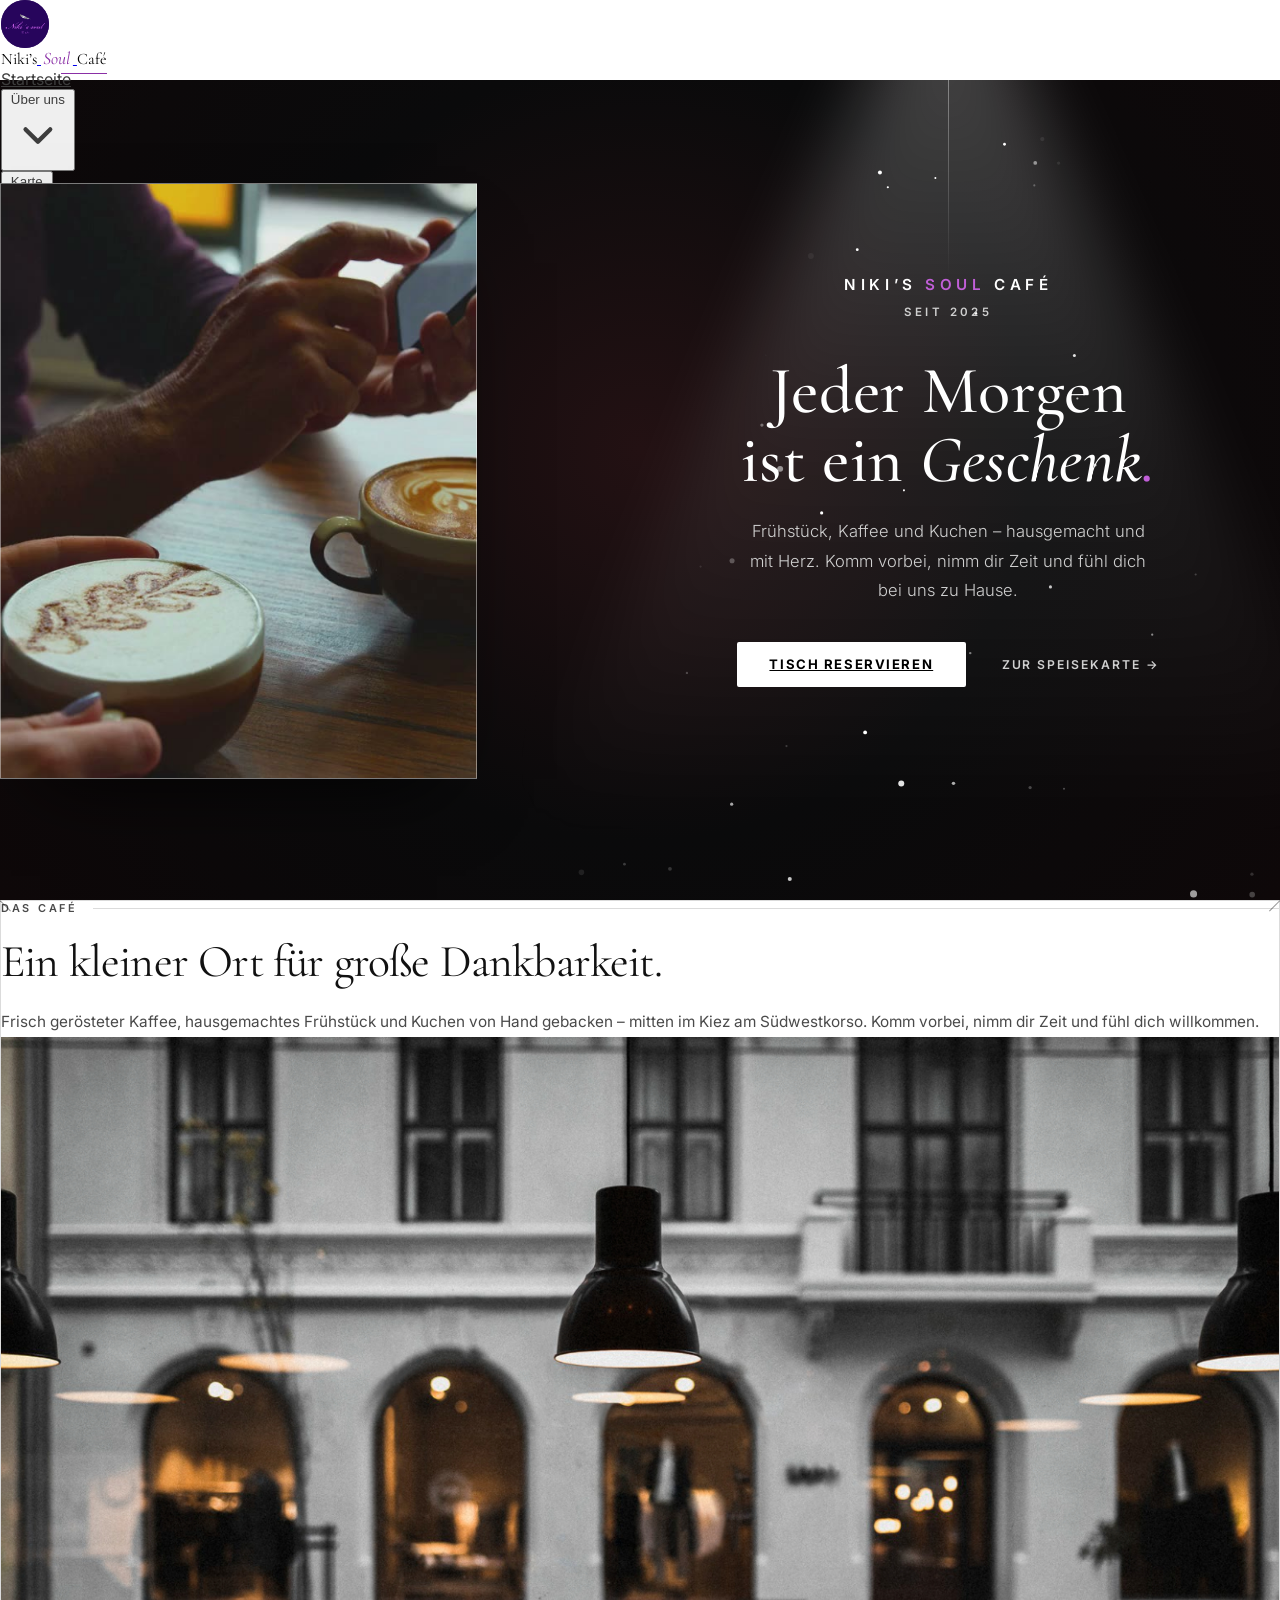
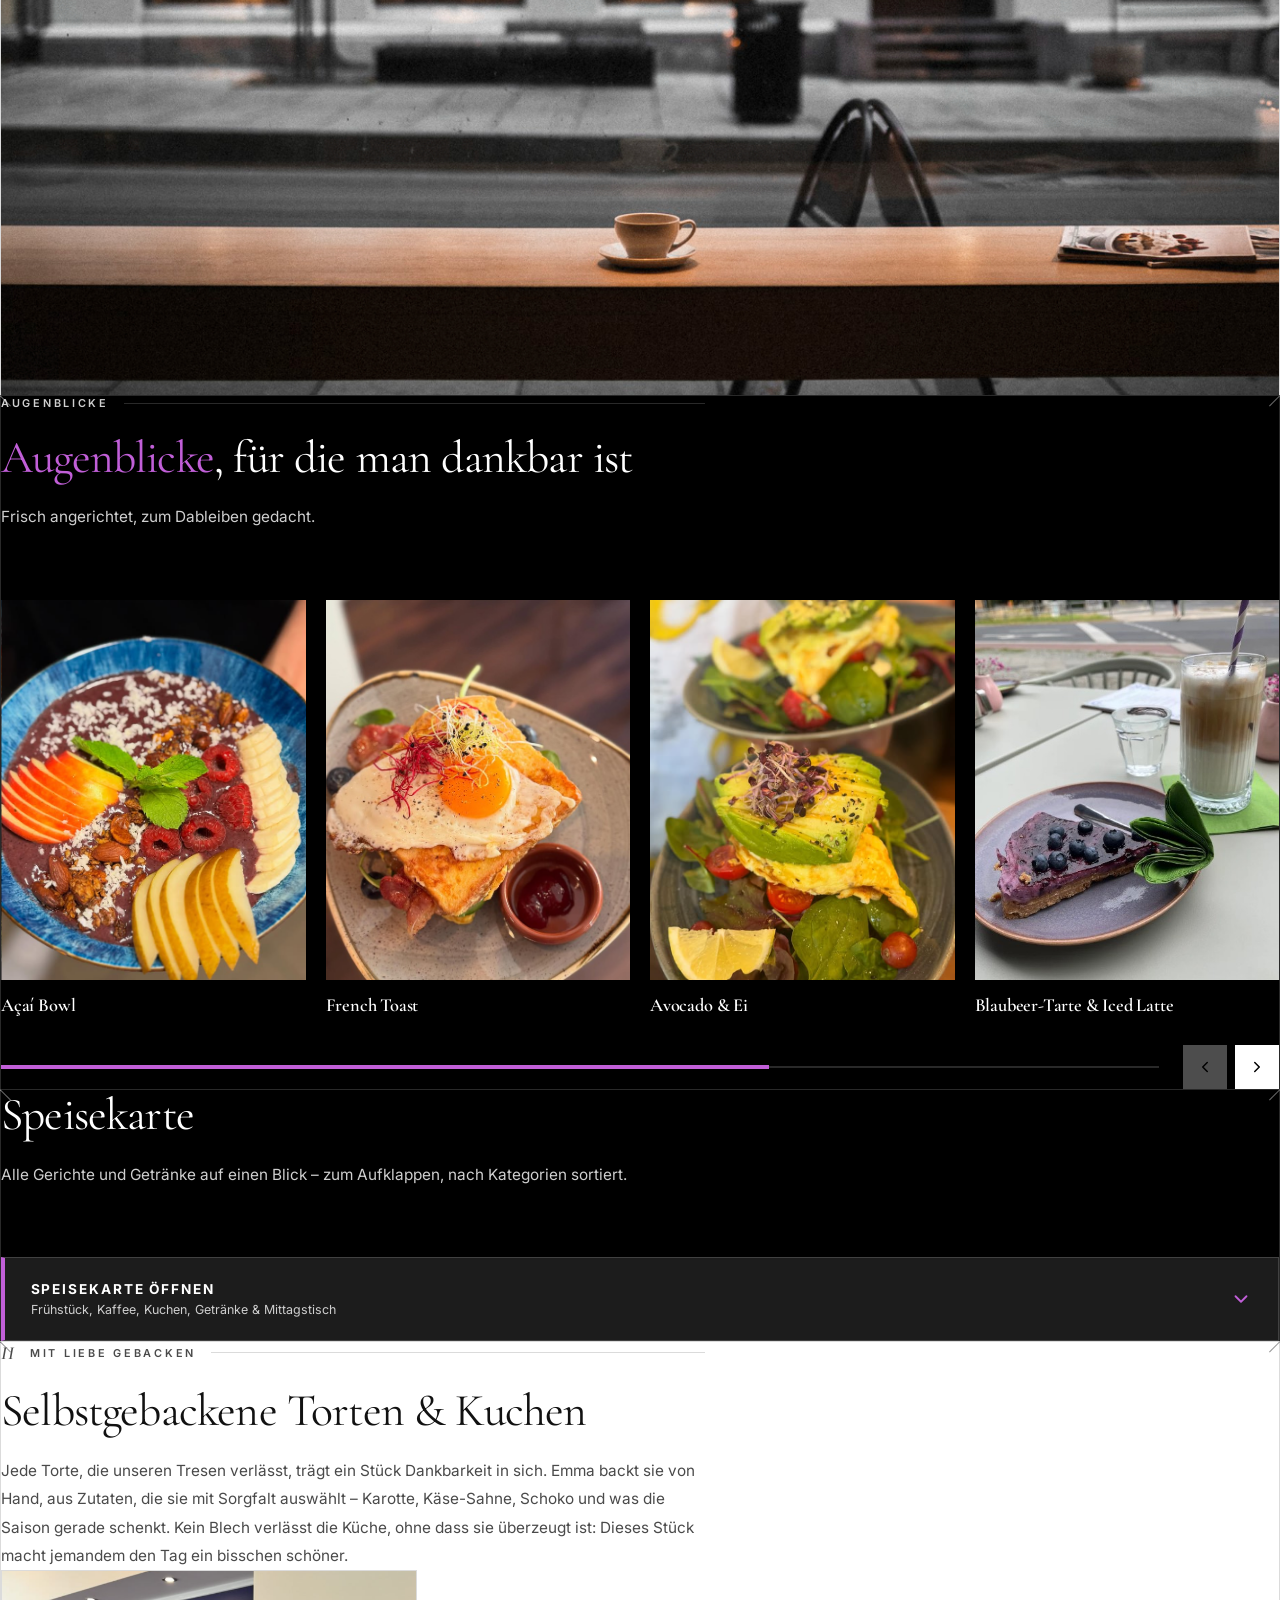
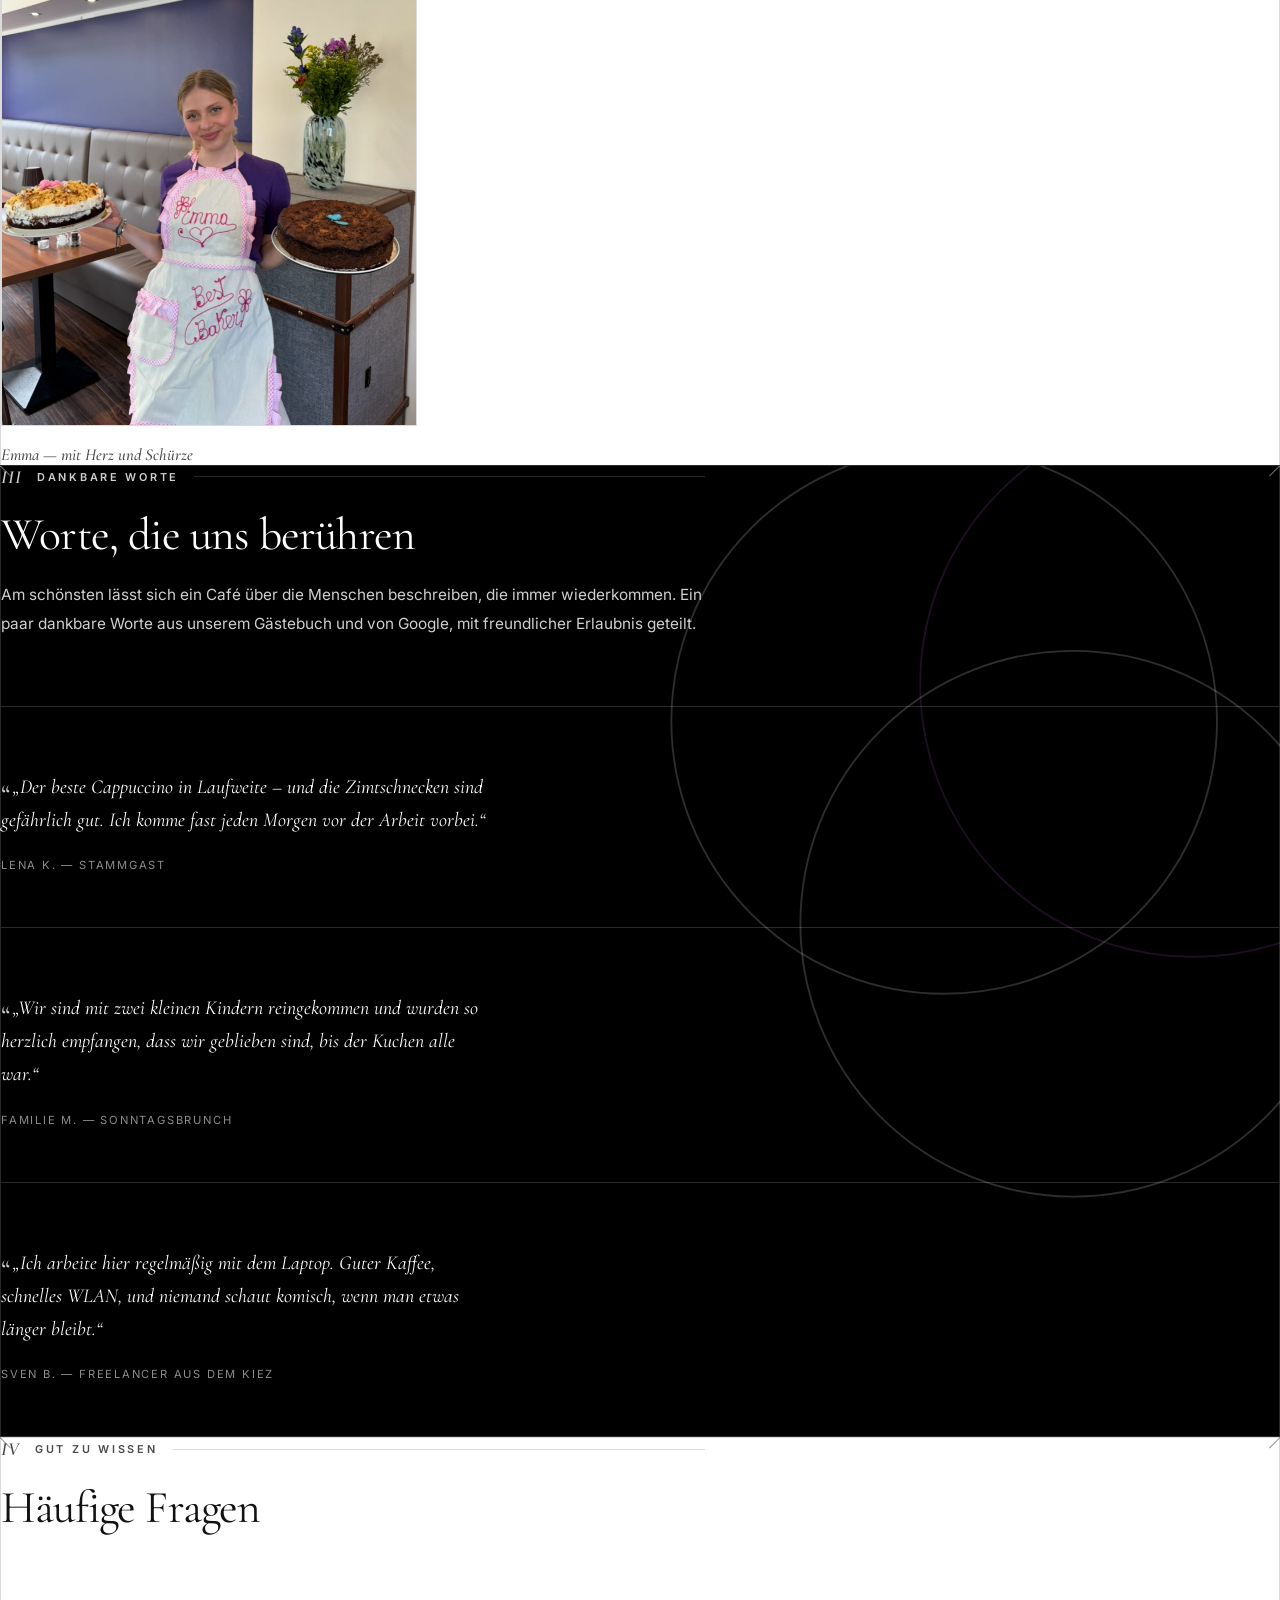
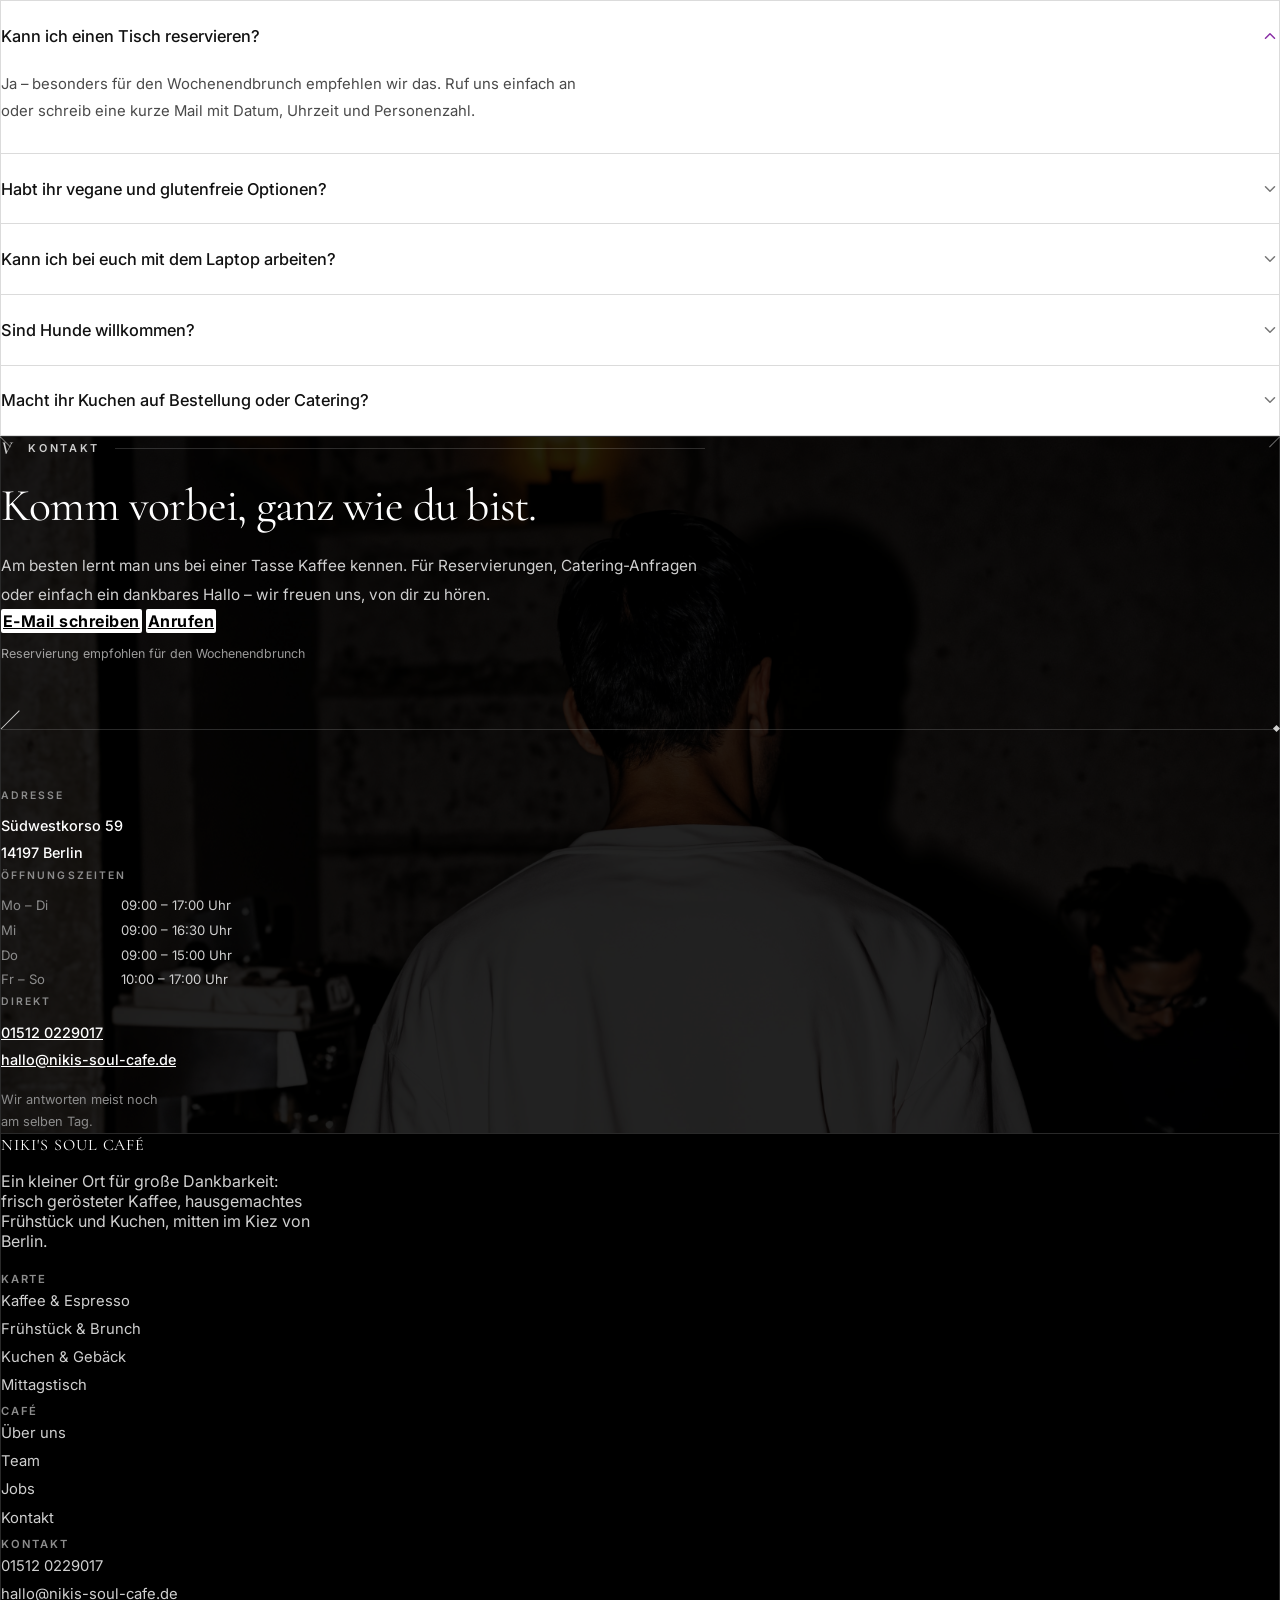
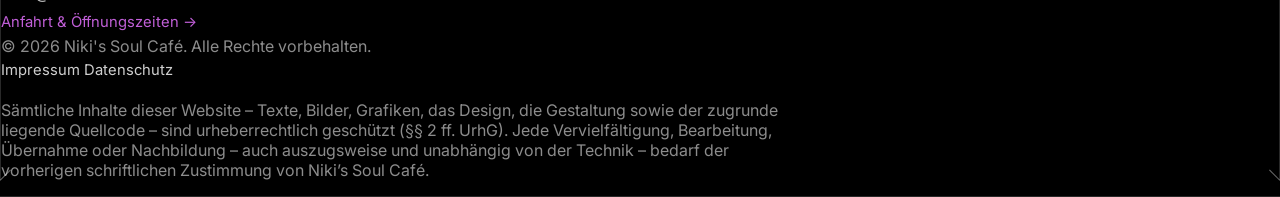
==== commit 23ef6323: "Initial commit" ====
--- a/index.html
+++ b/index.html
@@ -22,7 +22,7 @@
 
         <a href="#" class="brand-link flex items-center gap-3">
           <span class="logo-mark logo-mark--img"><img src="Logo.png" alt="" width="48" height="48" /></span>
-          <span class="brand-name text-xl font-medium tracking-normal" style="font-family:'Cormorant Garamond',serif;">Niki&rsquo;s <span class="brand-accent">Soul</span> Café</span>
+          <span class="brand-name text-xl font-medium tracking-normal" style="font-family:'Cormorant Garamond',serif;" aria-label="Niki&rsquo;s Soul Café"><span class="bw" aria-hidden="true"><span style="--d:.15s">Niki&rsquo;s</span></span> <span class="bw" aria-hidden="true"><span class="brand-accent" style="--d:.4s">Soul</span></span> <span class="bw" aria-hidden="true"><span style="--d:.65s">Café</span></span></span>
         </a>
 
         <nav class="hidden lg:flex items-center gap-9 text-xs font-semibold tracking-[.1em] uppercase">
@@ -643,6 +643,15 @@
       els.forEach(el => io.observe(el));
     })();
 
+    /* Header: oben weiß, nach dem Scrollen dunkles Glas */
+    (function headerState() {
+      const header = document.querySelector('.site-header');
+      if (!header) return;
+      const update = () => header.classList.toggle('is-scrolled', window.scrollY > 40);
+      update();
+      window.addEventListener('scroll', update, { passive: true });
+    })();
+
     /* Speisekarte: auf-/zuklappen, Reiter, Deep-Links aus der Navigation */
     (function menuBook() {
       const toggle = document.getElementById('menu-toggle');
--- a/styles.css
+++ b/styles.css
@@ -51,9 +51,8 @@
 }
 h1,h2,h3,h4 { font-family:'Cormorant Garamond','Roboto Slab',serif; letter-spacing:-0.01em; }
 a { transition: color .15s, background-color .15s, border-color .15s; }
-/* Navigation: feste Größe, keinerlei Animation */
-.site-header *, .site-header *::before, .site-header *::after,
-.mob-overlay, .mob-overlay *, .mob-backdrop, #mob-btn, #mob-btn * { transition:none !important; animation:none !important; }
+/* Mobilmenü: keinerlei Animation */
+.mob-overlay, .mob-overlay *, .mob-backdrop, #mob-btn * { transition:none !important; animation:none !important; }
 ::selection { background:var(--brand); color:var(--brand-ink); }
 
 /* Helle Kapitel (Weiß): dieselben Bausteine, nur die Tokens kippen.
@@ -99,25 +98,58 @@
   transform-origin:left center; transform:translateY(-.5px) rotate(-45deg);
 }
 
-/* ── Header – feste Größe, kein Schrumpfen, keine Animation ── */
+/* ── Header – feste Größe. Ganz oben: weiß mit schwarzer Schrift.
+   Nach dem Scrollen (.is-scrolled): dunkles Glas mit weißer Schrift.
+   Animiert wird nur der Farbwechsel und der Schriftzug. ── */
 .site-header {
-  background:rgba(0,0,0,.6);
+  --nav-bg:#ffffff;
+  --nav-ink:#000000;
+  --nav-soft:#3d3d3d;
+  --nav-line:rgba(0,0,0,.14);
+  --nav-accent:#8a2fa6;
+  background:rgba(0,0,0,.2);
   backdrop-filter:blur(12px); -webkit-backdrop-filter:blur(12px);
   border-top-color:transparent !important;
-  border-bottom-color:var(--edge) !important;
+  border-bottom-color:var(--nav-line) !important;
+  transition:border-color 1.2s cubic-bezier(.45,0,.2,1);
+}
+/* Übergang: die weiße Fläche fährt wie ein Vorhang nach links weg und gibt
+   das dunkle Glas darunter frei; beim Zurückscrollen fährt sie von links wieder herein. */
+.site-header::after {
+  content:""; position:absolute; inset:0; z-index:-1; background:#fff; pointer-events:none;
+  /* weiche Kante: ein Verlauf als Maske, dessen Fenster nach rechts wandert */
+  -webkit-mask-image:linear-gradient(90deg, #000 0%, #000 33.34%, transparent 66.66%, transparent 100%);
+          mask-image:linear-gradient(90deg, #000 0%, #000 33.34%, transparent 66.66%, transparent 100%);
+  -webkit-mask-size:300% 100%; mask-size:300% 100%;
+  -webkit-mask-repeat:no-repeat; mask-repeat:no-repeat;
+  -webkit-mask-position:0% 0; mask-position:0% 0;
+  transition:-webkit-mask-position 1.2s cubic-bezier(.45,0,.2,1), mask-position 1.2s cubic-bezier(.45,0,.2,1);
+}
+.site-header.is-scrolled::after { -webkit-mask-position:100% 0; mask-position:100% 0; }
+.site-header.is-scrolled {
+  --nav-bg:rgba(0,0,0,.2);
+  --nav-ink:#ffffff;
+  --nav-soft:#cfcfcf;
+  --nav-line:rgba(255,255,255,.16);
+  --nav-accent:#c15fd8;
 }
 .site-header .h-20 { height:5rem; }
 
 .site-header nav a,
-.site-header nav button { color:var(--ink-soft); }
+.site-header nav button { color:var(--nav-soft); transition:color .6s ease .3s; }
 .site-header nav a:hover,
-.site-header nav button:hover { color:#fff; }
+.site-header nav button:hover { color:var(--nav-ink); }
 .site-header nav > a:hover,
-.site-header nav > div:hover > button { box-shadow:inset 0 -2px 0 var(--brand); }
-.site-header .brand-name { color:var(--ink) !important; }
-.site-header nav button svg { color:var(--ink-soft); }
-
-/* Dropdowns: erscheinen sofort beim Hover/Fokus */
+.site-header nav > div:hover > button { box-shadow:inset 0 -2px 0 var(--logo-pink); }
+.site-header nav button svg { color:var(--nav-soft); }
+
+.site-header .btn-contact-header { background-color:#000; color:#fff; border-color:#000; transition:background-color .6s ease .3s, color .6s ease .3s, border-color .6s ease .3s; }
+.site-header.is-scrolled .btn-contact-header { background-color:#fff; color:#000; border-color:#fff; }
+.site-header .btn-contact-header:hover { border-color:var(--logo-pink); }
+.site-header .icon-bar { background:var(--nav-ink); transition:background-color .6s ease .3s; }
+
+/* Dropdowns: erscheinen sofort beim Hover/Fokus, ohne Animation */
+.site-header .group > div, .site-header .group > div * { transition:none !important; }
 .site-header .group > div {
   display:none; position:absolute; left:0; top:100%; margin-top:0 !important;
   width:16rem; background:var(--surface-2); border:1px solid var(--edge);
@@ -127,11 +159,45 @@
 .site-header .group:hover > div,
 .site-header .group:focus-within > div { display:block; }
 .site-header .group > div::before { content:""; position:absolute; left:0; right:0; top:-1rem; height:1rem; }
-.site-header .group a { color:var(--ink-soft) !important; }
+.site-header .group a { color:#cfcfcf !important; }
 .site-header .group a:hover { background:rgba(255,255,255,.06) !important; color:#fff !important; box-shadow:inset 0 0 0 1px var(--brand); }
 
+/* Schriftzug: jedes Wort fährt einzeln aus einer Maske nach oben ein,
+   danach zieht eine feine Linie darunter auf. Beim Hover wandert die
+   Linie von links nach rechts durch. Farbwechsel läuft mit dem Header. */
+.site-header .brand-name { color:var(--nav-ink) !important; transition:color .6s ease .3s; }
+.brand-link { position:relative; }
+.brand-name .bw { display:inline-block; vertical-align:bottom; }
+.brand-name .bw > span {
+  display:inline-block; opacity:0; transform:translate3d(0,.45em,0); filter:blur(7px);
+  will-change:transform, opacity, filter;
+  animation:brandWord 1.5s cubic-bezier(.22,1,.36,1) forwards; animation-delay:var(--d, 0s);
+}
+@keyframes brandWord {
+  0%   { opacity:0; transform:translate3d(0,.45em,0); filter:blur(7px); }
+  60%  { opacity:1; filter:blur(0); }
+  100% { opacity:1; transform:none; filter:blur(0); }
+}
 .brand-name .brand-accent {
-  font-style:italic; color:#fff; margin:0 .14em; font-size:1.1em;
+  font-style:italic; color:var(--nav-accent); margin:0 .14em; font-size:1.1em;
+  transition:color .6s ease .3s;
+}
+.brand-link::after {
+  content:""; position:absolute; left:3.75rem; right:0; bottom:-6px; height:1px;
+  background:var(--nav-accent); transform:scaleX(0); transform-origin:left center;
+  animation:brandLine 1.6s cubic-bezier(.65,0,.35,1) 1s forwards;
+}
+@keyframes brandLine { to { transform:scaleX(1); } }
+.brand-link:hover::after { animation:brandSweep 1.2s cubic-bezier(.65,0,.35,1); transform:scaleX(1); }
+@keyframes brandSweep {
+  0%   { transform:scaleX(1); transform-origin:right center; }
+  45%  { transform:scaleX(0); transform-origin:right center; }
+  55%  { transform:scaleX(0); transform-origin:left center; }
+  100% { transform:scaleX(1); transform-origin:left center; }
+}
+@media (prefers-reduced-motion:reduce) {
+  .brand-name .bw > span { animation:none; opacity:1; transform:none; filter:none; }
+  .brand-link::after { animation:none; transform:scaleX(1); }
 }
 
 .logo-mark {
@@ -693,7 +759,6 @@
 .icon-bar {
   display:block; width:22px; height:1.5px;
   background:var(--ink); border-radius:0;
-  transition:transform .2s, opacity .15s;
   transform-origin:center;
 }
 #mob-btn { display:flex; flex-direction:column; gap:5px; padding:.35rem; background:none; border:none; cursor:pointer; }
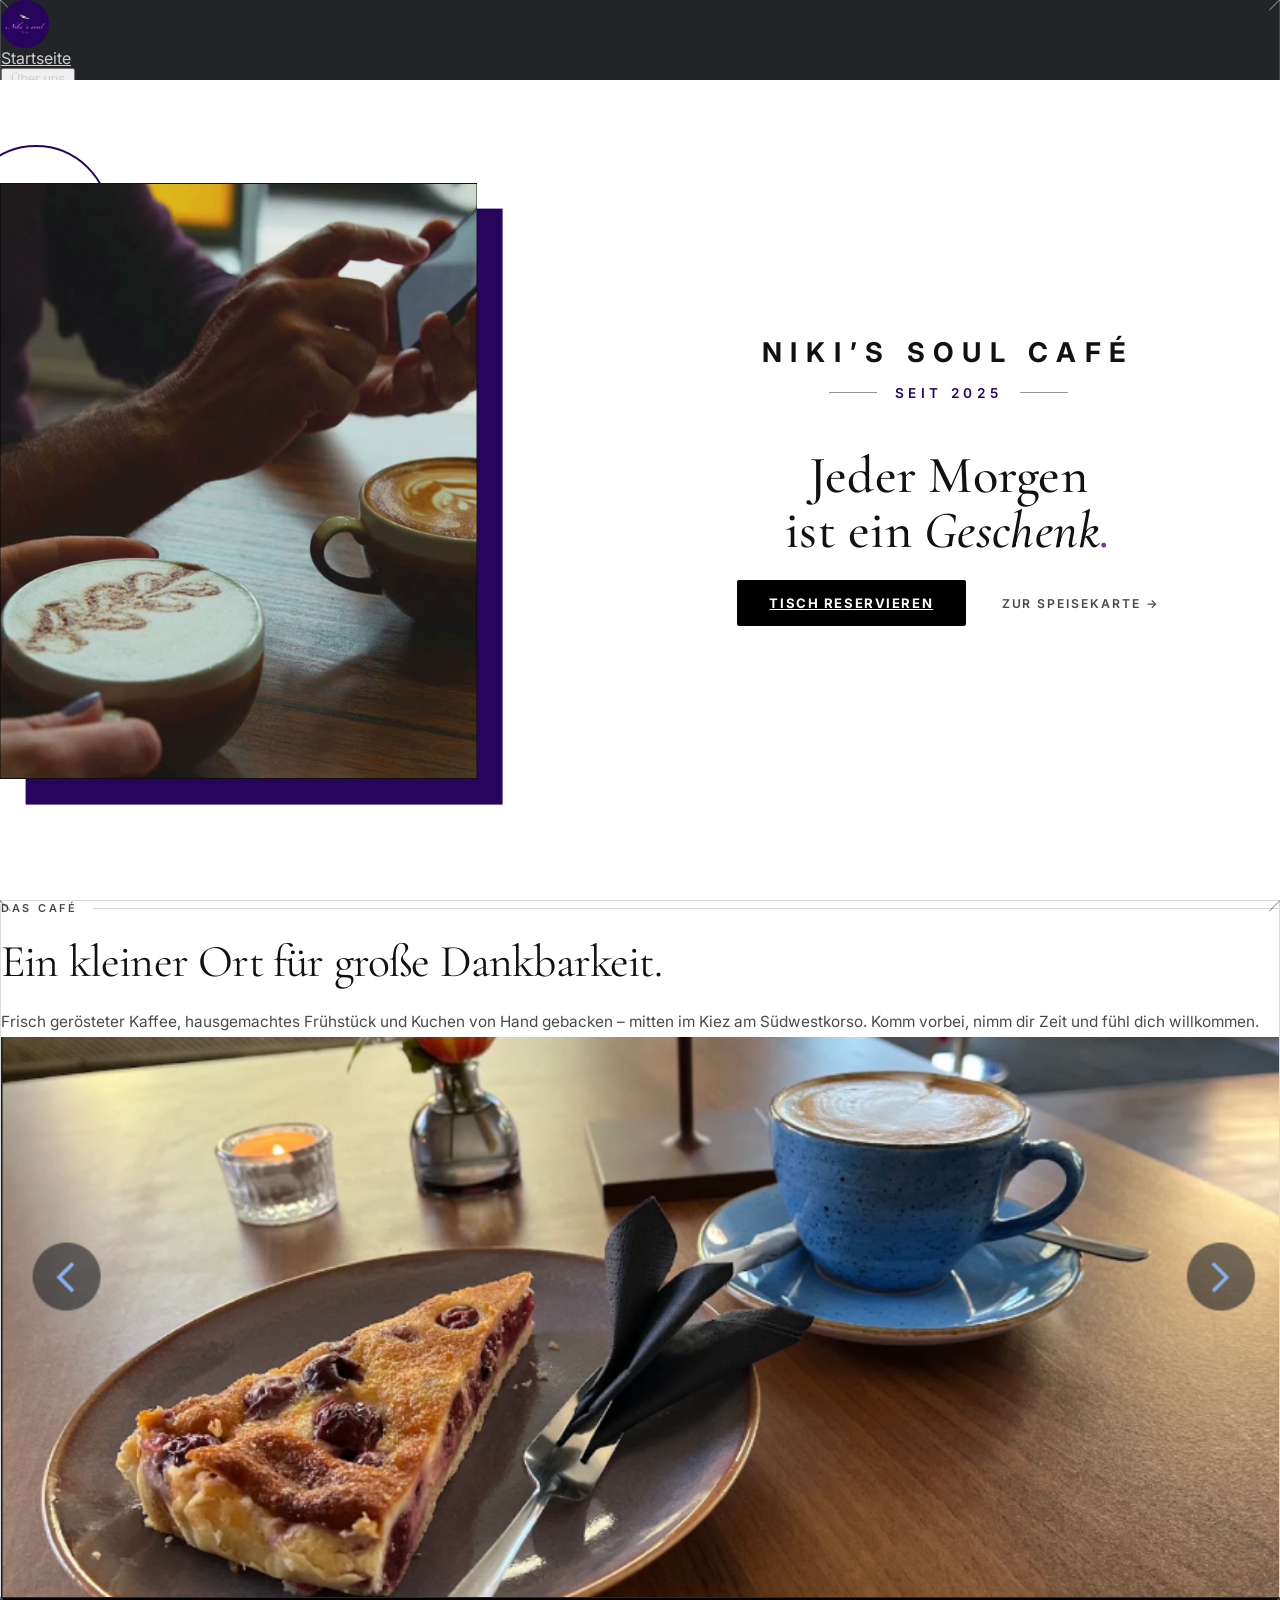
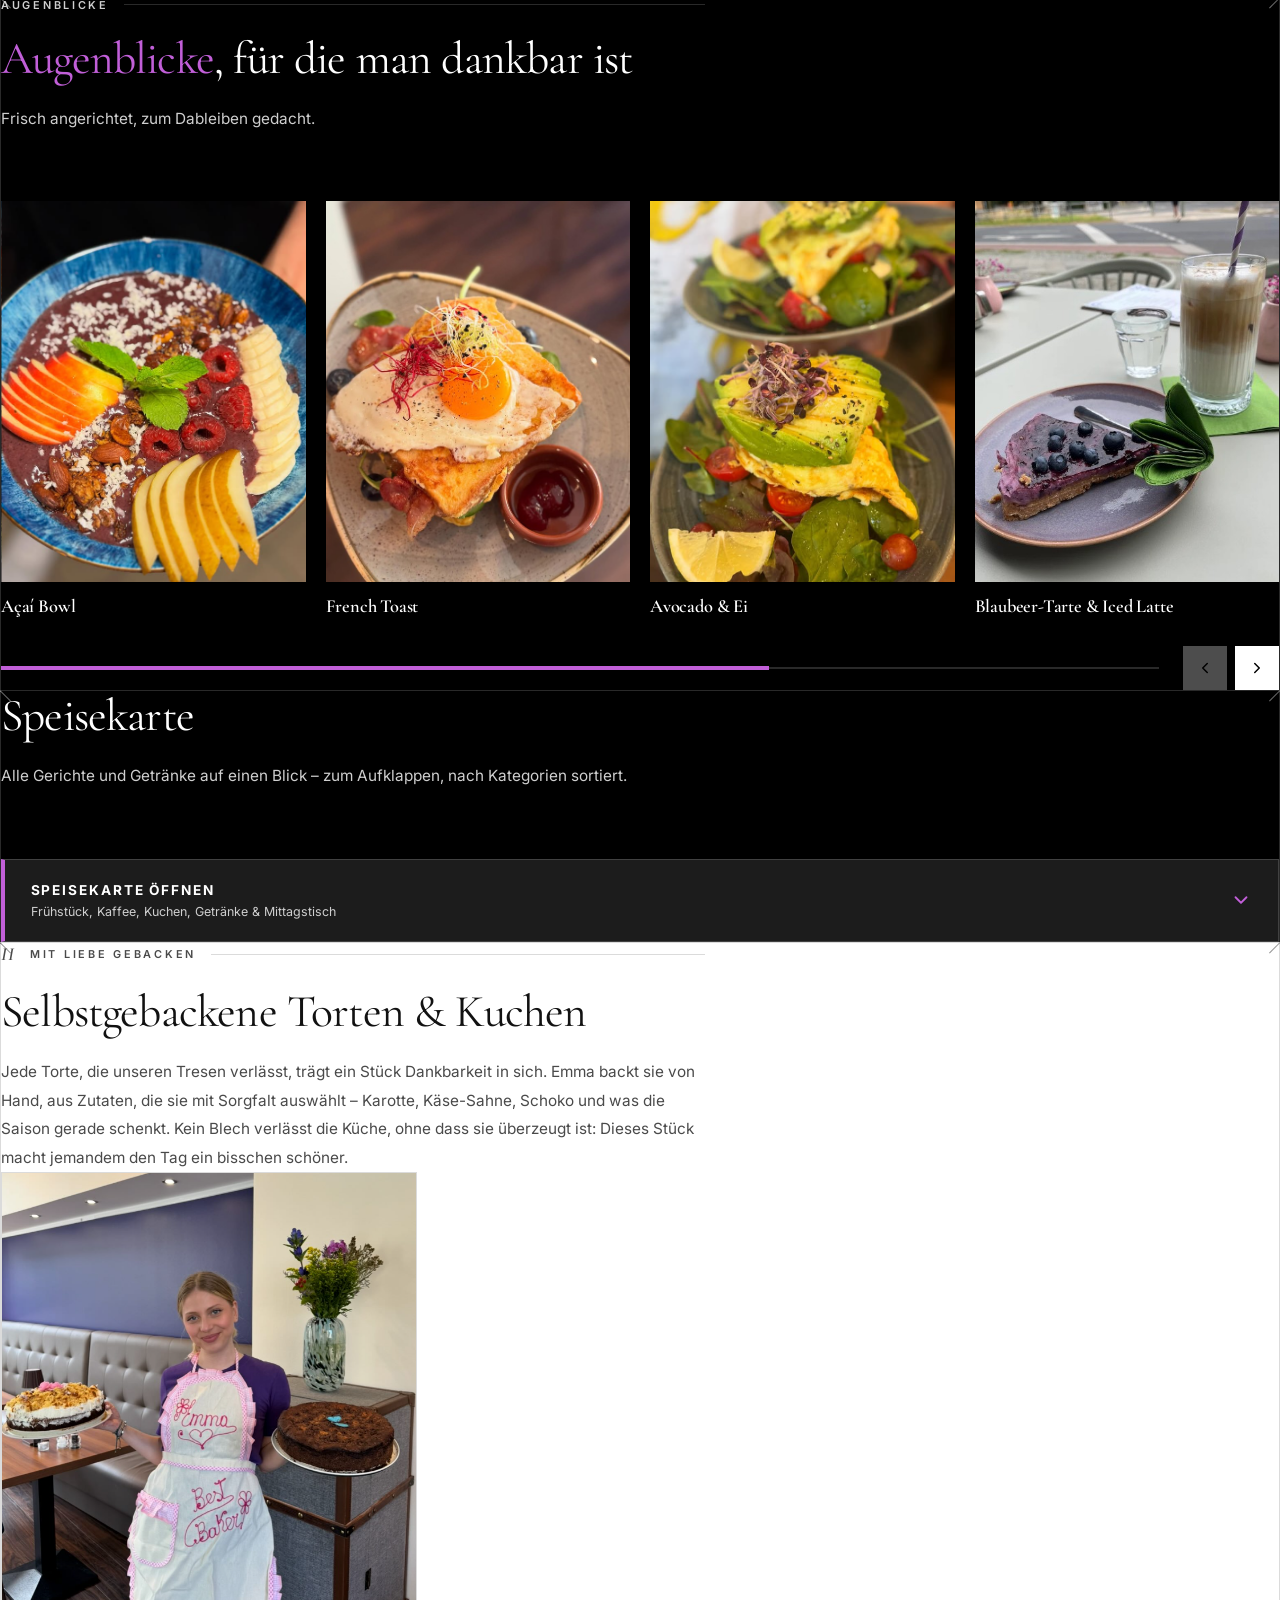
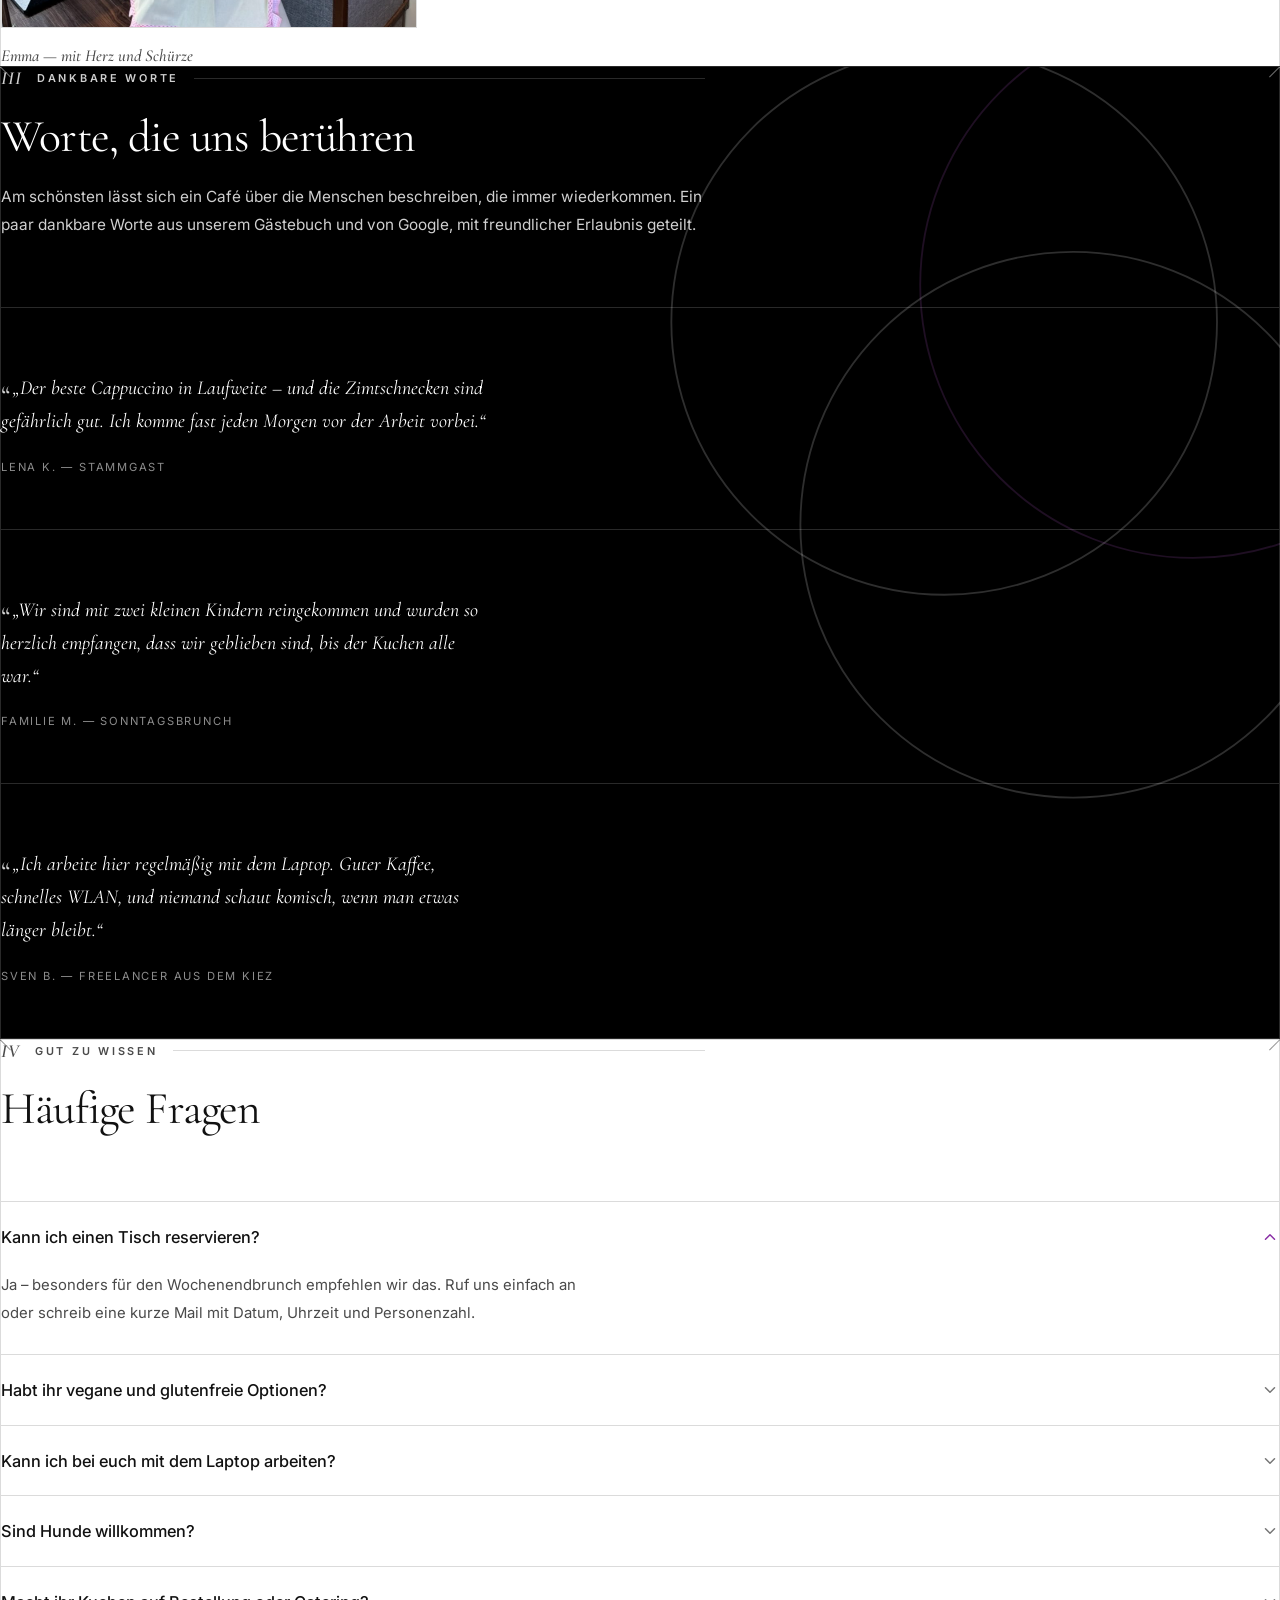
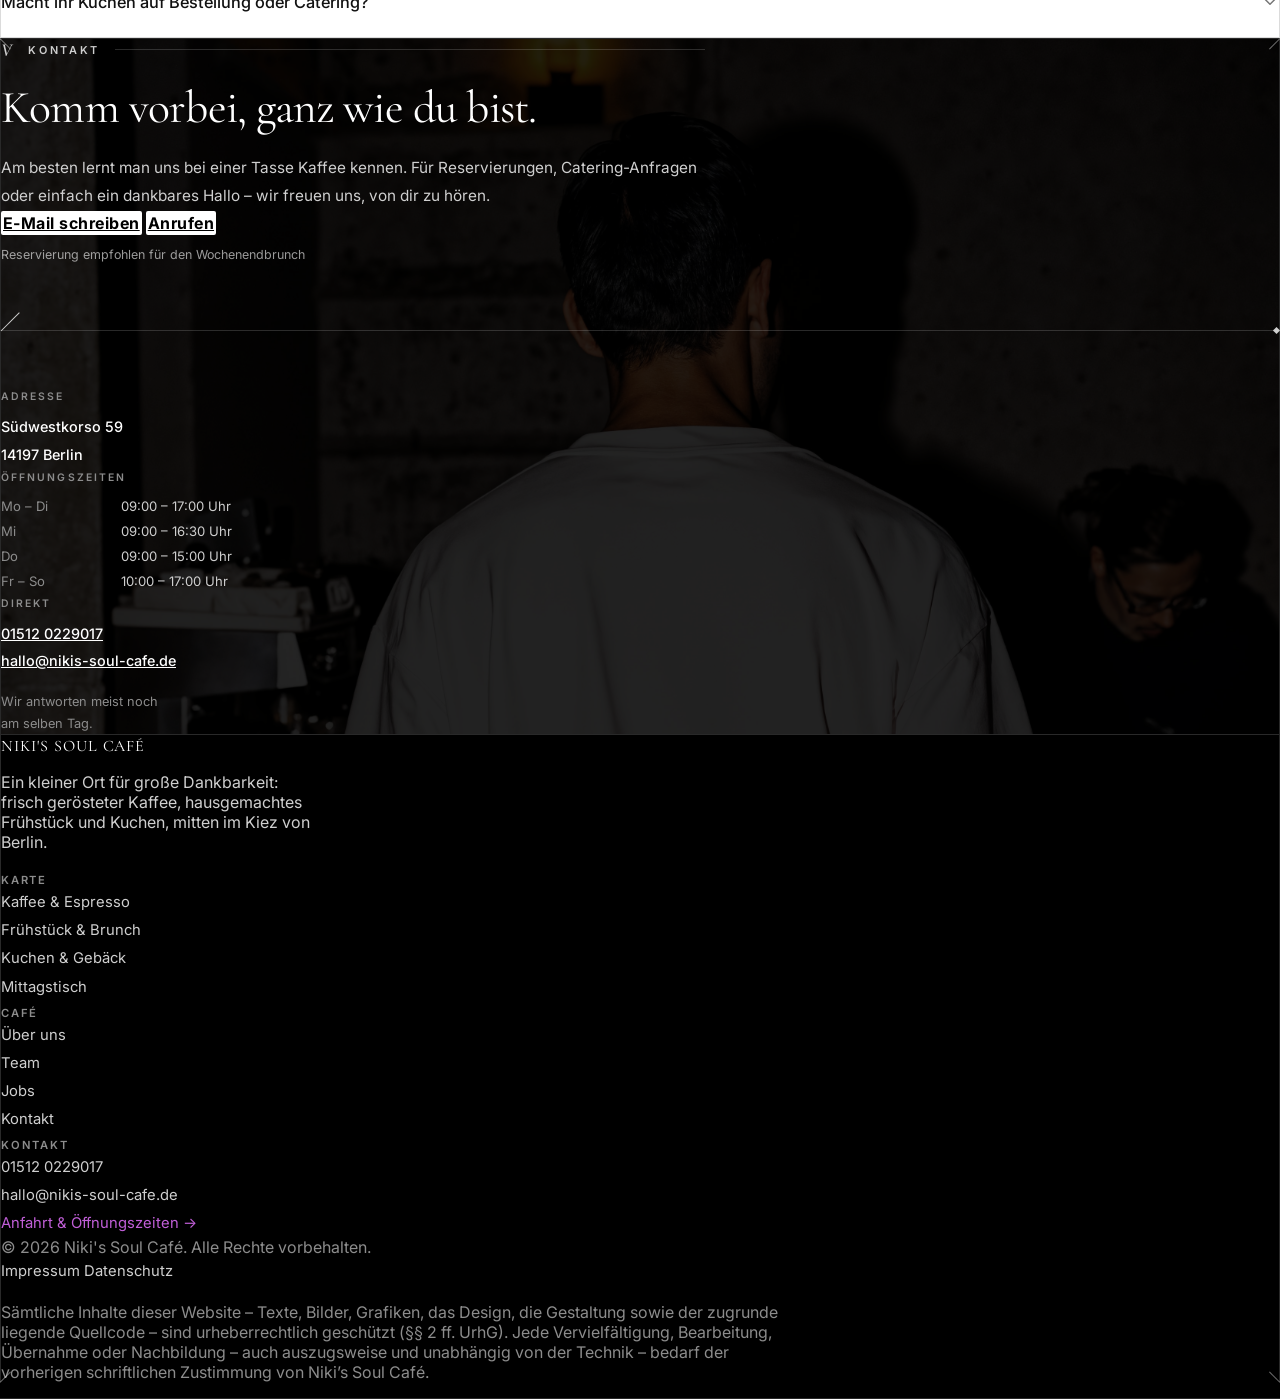
==== commit 2626acee: "Initial commit" ====
--- a/index.html
+++ b/index.html
@@ -16,13 +16,12 @@
 <body>
 
   <!-- ─── Navigation ───────────────────────────── -->
-  <header class="site-header sticky top-0 z-50 backdrop-blur border-t border-b border-stone-200">
+  <header class="site-header sticky top-0 z-50 border-t border-b border-stone-200">
     <div class="max-w-6xl mx-auto px-4 sm:px-6 lg:px-8 keyline" style="position:relative;">
       <div class="h-20 flex items-center justify-between">
 
-        <a href="#" class="brand-link flex items-center gap-3">
+        <a href="#" class="brand-link flex items-center gap-3" aria-label="Niki&rsquo;s Soul Café – Startseite">
           <span class="logo-mark logo-mark--img"><img src="Logo.png" alt="" width="48" height="48" /></span>
-          <span class="brand-name text-xl font-medium tracking-normal" style="font-family:'Cormorant Garamond',serif;" aria-label="Niki&rsquo;s Soul Café"><span class="bw" aria-hidden="true"><span style="--d:.15s">Niki&rsquo;s</span></span> <span class="bw" aria-hidden="true"><span class="brand-accent" style="--d:.4s">Soul</span></span> <span class="bw" aria-hidden="true"><span style="--d:.65s">Café</span></span></span>
         </a>
 
         <nav class="hidden lg:flex items-center gap-9 text-xs font-semibold tracking-[.1em] uppercase">
@@ -131,9 +130,6 @@
 
   <!-- ─── Hero ──────────────────────────────────── -->
   <section class="hero">
-    <div class="beam" aria-hidden="true"><i></i></div>
-    <div class="beam-core" aria-hidden="true"></div>
-    <canvas id="dust" aria-hidden="true"></canvas>
 
     <div class="hero-inner max-w-6xl mx-auto px-4 sm:px-6 lg:px-8">
 
@@ -141,8 +137,6 @@
         <p class="hero-name">Niki&rsquo;s <em>Soul</em> Café<span class="hero-since">seit 2025</span></p>
 
         <h1 class="hero-headline">Jeder Morgen ist ein <em>Geschenk<span class="hero-dot">.</span></em></h1>
-
-        <p class="hero-sub">Frühstück, Kaffee und Kuchen &ndash; hausgemacht und mit Herz. Komm vorbei, nimm dir Zeit und fühl dich bei uns zu Hause.</p>
 
         <div class="hero-actions">
           <a href="tel:+4915120229017" class="btn-primary hero-btn rounded-full">Tisch reservieren</a>
@@ -151,10 +145,14 @@
       </div>
 
       <div class="hero-visual">
-        <div class="hero-video-card">
-          <video class="hero-video" autoplay muted loop playsinline preload="auto" poster="cafe1-poster.jpg" aria-hidden="true">
-            <source src="Cafe1.mp4" type="video/mp4" />
-          </video>
+        <div class="hero-stack">
+          <span class="hero-shape hero-shape--ring" aria-hidden="true"></span>
+          <span class="hero-shape hero-shape--block" aria-hidden="true"></span>
+          <div class="hero-video-card">
+            <video class="hero-video" autoplay muted loop playsinline preload="auto" poster="cafe1-poster.jpg" aria-hidden="true">
+              <source src="Cafe1.mp4" type="video/mp4" />
+            </video>
+          </div>
         </div>
       </div>
     </div>
@@ -176,7 +174,7 @@
           </p>
         </div>
         <figure class="cafe-photo reveal">
-          <img src="aussenansicht.jpg" alt="Außenansicht von Niki&rsquo;s Soul Café" loading="lazy" />
+          <img src="second.png" alt="Niki&rsquo;s Soul Café" width="847" height="560" loading="lazy" />
         </figure>
       </div>
     </div>
@@ -643,15 +641,6 @@
       els.forEach(el => io.observe(el));
     })();
 
-    /* Header: oben weiß, nach dem Scrollen dunkles Glas */
-    (function headerState() {
-      const header = document.querySelector('.site-header');
-      if (!header) return;
-      const update = () => header.classList.toggle('is-scrolled', window.scrollY > 40);
-      update();
-      window.addEventListener('scroll', update, { passive: true });
-    })();
-
     /* Speisekarte: auf-/zuklappen, Reiter, Deep-Links aus der Navigation */
     (function menuBook() {
       const toggle = document.getElementById('menu-toggle');
@@ -675,81 +664,6 @@
         setOpen(true); showTab(a.dataset.menuTab);
       }));
       document.querySelectorAll('a[href="#speisekarte"]:not([data-menu-tab])').forEach(a => a.addEventListener('click', () => setOpen(true)));
-    })();
-
-    /* Hero: Sternenstaub im Lichtkegel (Canvas). Der Kegel sitzt mobil in der
-       Mitte, ab 900px über der rechten Spalte. Läuft nur, solange der Hero
-       im Bild ist. Bei "Bewegung reduzieren" driften die Partikel nur halb so schnell. */
-    (function heroDust() {
-      const hero = document.querySelector('.hero');
-      const cv = document.getElementById('dust');
-      if (!hero || !cv || !cv.getContext) return;
-      const reduce = window.matchMedia('(prefers-reduced-motion: reduce)').matches;
-      const wide = window.matchMedia('(min-width: 900px)');
-      const ctx = cv.getContext('2d');
-      let W = 0, H = 0, beamX = 0, P = [], raf = 0, last = 0, visible = true;
-
-      function size() {
-        const r = hero.getBoundingClientRect(), dpr = Math.min(window.devicePixelRatio || 1, 2);
-        W = r.width; H = r.height;
-        const copy = hero.querySelector('.hero-copy');
-        if (copy) {
-          const cr = copy.getBoundingClientRect();
-          beamX = cr.left - r.left + cr.width / 2;
-          hero.style.setProperty('--beam-x', beamX + 'px');
-        }
-        cv.width = Math.round(W * dpr); cv.height = Math.round(H * dpr);
-        ctx.setTransform(dpr, 0, 0, dpr, 0, 0);
-      }
-      function spawn() {
-        const n = W < 700 ? 40 : 107; P = [];
-        for (let i = 0; i < n; i++) {
-          const z = Math.random();
-          P.push({ x: Math.random() * W, y: Math.random() * H, z,
-            r: 0.8 + z * 1.4 + (Math.random() < 0.1 ? 1.5 : 0),
-            vx: (Math.random() - 0.5) * 9 * (0.4 + z), vy: (Math.random() - 0.4) * 7 * (0.4 + z),
-            ph: Math.random() * 6.283, ps: 0.4 + Math.random() * 0.9 });
-        }
-      }
-      /* Helligkeit des Strahls an Position x,y – folgt der Kegelform von .beam */
-      function beamAt(x, y) {
-        const t = (y + 0.12 * H) / (1.25 * H); if (t < 0 || t > 1) return 0;
-        const isWide = wide.matches;
-        const bw = isWide ? Math.min(W * 0.8, 1100) : Math.min(W * 1.1, 1500);
-        const cx = beamX || W * (isWide ? 0.75 : 0.5);
-        const hw = bw * (0.03 + 0.47 * t) * 1.05;
-        const d = Math.abs(x - cx) / hw; if (d >= 1) return 0;
-        let f = 1 - d; f = f * f * (3 - 2 * f);
-        return f * Math.max(0, 1 - t * 0.85);
-      }
-      function frame(now, still) {
-        const dt = (still ? 0 : Math.min((now - last) / 1000, 0.05)) * (reduce ? 0.5 : 1); last = now;
-        const s = now / 1000; ctx.clearRect(0, 0, W, H); ctx.fillStyle = '#fff';
-        for (const p of P) {
-          p.x += (p.vx + Math.sin(s * p.ps + p.ph) * 4 * (0.5 + p.z)) * dt;
-          p.y += (p.vy + Math.cos(s * p.ps * 0.8 + p.ph) * 3 * (0.5 + p.z)) * dt;
-          if (p.x < -4) p.x = W + 4; else if (p.x > W + 4) p.x = -4;
-          if (p.y < -4) p.y = H + 4; else if (p.y > H + 4) p.y = -4;
-          const f = beamAt(p.x, p.y); if (f < 0.01) continue;
-          const tw = 0.6 + 0.4 * Math.sin(s * p.ps * 2.2 + p.ph);
-          ctx.globalAlpha = Math.min(1, f * tw * (0.4 + 0.6 * p.z) * 5.5);
-          ctx.beginPath(); ctx.arc(p.x, p.y, p.r, 0, 6.283); ctx.fill();
-        }
-      }
-      function loop(now) { frame(now); raf = visible ? requestAnimationFrame(loop) : 0; }
-      function start() { if (!raf && visible && !document.hidden) { last = performance.now(); raf = requestAnimationFrame(loop); } }
-
-      size(); spawn();
-      if ('ResizeObserver' in window) new ResizeObserver(size).observe(hero.querySelector('.hero-copy'));
-      if (document.fonts && document.fonts.ready) document.fonts.ready.then(size);
-      requestAnimationFrame(() => cv.classList.add('is-on'));
-      new IntersectionObserver((e) => { visible = e[0].isIntersecting; if (visible) start(); }).observe(hero);
-      document.addEventListener('visibilitychange', () => { if (!document.hidden) start(); });
-      start();
-      let lastW = W;
-      window.addEventListener('resize', () => {
-        size(); if (Math.abs(W - lastW) > 40) { spawn(); lastW = W; }
-      });
     })();
 
     /* Bilderstrecke: Pfeile, Fortschrittsbalken, Maus-Ziehen, Pfeiltasten.
--- a/styles.css
+++ b/styles.css
@@ -98,55 +98,24 @@
   transform-origin:left center; transform:translateY(-.5px) rotate(-45deg);
 }
 
-/* ── Header – feste Größe. Ganz oben: weiß mit schwarzer Schrift.
-   Nach dem Scrollen (.is-scrolled): dunkles Glas mit weißer Schrift.
-   Animiert wird nur der Farbwechsel und der Schriftzug. ── */
+/* ── Header – feste Größe, dauerhaft einfarbiges UI-Grau, weiße Schrift ── */
 .site-header {
-  --nav-bg:#ffffff;
-  --nav-ink:#000000;
-  --nav-soft:#3d3d3d;
-  --nav-line:rgba(0,0,0,.14);
-  --nav-accent:#8a2fa6;
-  background:rgba(0,0,0,.2);
-  backdrop-filter:blur(12px); -webkit-backdrop-filter:blur(12px);
+  background:#232427;
+  backdrop-filter:none; -webkit-backdrop-filter:none;
   border-top-color:transparent !important;
-  border-bottom-color:var(--nav-line) !important;
-  transition:border-color 1.2s cubic-bezier(.45,0,.2,1);
-}
-/* Übergang: die weiße Fläche fährt wie ein Vorhang nach links weg und gibt
-   das dunkle Glas darunter frei; beim Zurückscrollen fährt sie von links wieder herein. */
-.site-header::after {
-  content:""; position:absolute; inset:0; z-index:-1; background:#fff; pointer-events:none;
-  /* weiche Kante: ein Verlauf als Maske, dessen Fenster nach rechts wandert */
-  -webkit-mask-image:linear-gradient(90deg, #000 0%, #000 33.34%, transparent 66.66%, transparent 100%);
-          mask-image:linear-gradient(90deg, #000 0%, #000 33.34%, transparent 66.66%, transparent 100%);
-  -webkit-mask-size:300% 100%; mask-size:300% 100%;
-  -webkit-mask-repeat:no-repeat; mask-repeat:no-repeat;
-  -webkit-mask-position:0% 0; mask-position:0% 0;
-  transition:-webkit-mask-position 1.2s cubic-bezier(.45,0,.2,1), mask-position 1.2s cubic-bezier(.45,0,.2,1);
-}
-.site-header.is-scrolled::after { -webkit-mask-position:100% 0; mask-position:100% 0; }
-.site-header.is-scrolled {
-  --nav-bg:rgba(0,0,0,.2);
-  --nav-ink:#ffffff;
-  --nav-soft:#cfcfcf;
-  --nav-line:rgba(255,255,255,.16);
-  --nav-accent:#c15fd8;
+  border-bottom-color:var(--edge) !important;
 }
 .site-header .h-20 { height:5rem; }
 
 .site-header nav a,
-.site-header nav button { color:var(--nav-soft); transition:color .6s ease .3s; }
+.site-header nav button { color:var(--ink-soft); }
 .site-header nav a:hover,
-.site-header nav button:hover { color:var(--nav-ink); }
+.site-header nav button:hover { color:#fff; }
 .site-header nav > a:hover,
 .site-header nav > div:hover > button { box-shadow:inset 0 -2px 0 var(--logo-pink); }
-.site-header nav button svg { color:var(--nav-soft); }
-
-.site-header .btn-contact-header { background-color:#000; color:#fff; border-color:#000; transition:background-color .6s ease .3s, color .6s ease .3s, border-color .6s ease .3s; }
-.site-header.is-scrolled .btn-contact-header { background-color:#fff; color:#000; border-color:#fff; }
+.site-header nav button svg { color:var(--ink-soft); }
+
 .site-header .btn-contact-header:hover { border-color:var(--logo-pink); }
-.site-header .icon-bar { background:var(--nav-ink); transition:background-color .6s ease .3s; }
 
 /* Dropdowns: erscheinen sofort beim Hover/Fokus, ohne Animation */
 .site-header .group > div, .site-header .group > div * { transition:none !important; }
@@ -162,44 +131,6 @@
 .site-header .group a { color:#cfcfcf !important; }
 .site-header .group a:hover { background:rgba(255,255,255,.06) !important; color:#fff !important; box-shadow:inset 0 0 0 1px var(--brand); }
 
-/* Schriftzug: jedes Wort fährt einzeln aus einer Maske nach oben ein,
-   danach zieht eine feine Linie darunter auf. Beim Hover wandert die
-   Linie von links nach rechts durch. Farbwechsel läuft mit dem Header. */
-.site-header .brand-name { color:var(--nav-ink) !important; transition:color .6s ease .3s; }
-.brand-link { position:relative; }
-.brand-name .bw { display:inline-block; vertical-align:bottom; }
-.brand-name .bw > span {
-  display:inline-block; opacity:0; transform:translate3d(0,.45em,0); filter:blur(7px);
-  will-change:transform, opacity, filter;
-  animation:brandWord 1.5s cubic-bezier(.22,1,.36,1) forwards; animation-delay:var(--d, 0s);
-}
-@keyframes brandWord {
-  0%   { opacity:0; transform:translate3d(0,.45em,0); filter:blur(7px); }
-  60%  { opacity:1; filter:blur(0); }
-  100% { opacity:1; transform:none; filter:blur(0); }
-}
-.brand-name .brand-accent {
-  font-style:italic; color:var(--nav-accent); margin:0 .14em; font-size:1.1em;
-  transition:color .6s ease .3s;
-}
-.brand-link::after {
-  content:""; position:absolute; left:3.75rem; right:0; bottom:-6px; height:1px;
-  background:var(--nav-accent); transform:scaleX(0); transform-origin:left center;
-  animation:brandLine 1.6s cubic-bezier(.65,0,.35,1) 1s forwards;
-}
-@keyframes brandLine { to { transform:scaleX(1); } }
-.brand-link:hover::after { animation:brandSweep 1.2s cubic-bezier(.65,0,.35,1); transform:scaleX(1); }
-@keyframes brandSweep {
-  0%   { transform:scaleX(1); transform-origin:right center; }
-  45%  { transform:scaleX(0); transform-origin:right center; }
-  55%  { transform:scaleX(0); transform-origin:left center; }
-  100% { transform:scaleX(1); transform-origin:left center; }
-}
-@media (prefers-reduced-motion:reduce) {
-  .brand-name .bw > span { animation:none; opacity:1; transform:none; filter:none; }
-  .brand-link::after { animation:none; transform:scaleX(1); }
-}
-
 .logo-mark {
   width:3rem; height:3rem; flex-shrink:0;
   display:flex; align-items:center; justify-content:center;
@@ -213,45 +144,22 @@
 .hero-trust { font-size:.78rem; color:var(--ink-faint); font-weight:400; }
 
 /* ── Hero ───────────────────────────────────
-   Mobil: Scheinwerfer + Text oben, Video darunter (eine Spalte).
-   Ab 900px: links das Video, rechts der Lichtkegel mit Sternenstaub
-   und der Headline im Licht. */
+   Mobil: Text oben, Video darunter (eine Spalte).
+   Ab 900px: links das Video, rechts Name und Headline. */
 .hero {
   position:relative; isolation:isolate; overflow:hidden;
   display:flex; align-items:center;
-  background:transparent;
-}
+  /* heller Hero: dieselben Bausteine, nur die Tokens kippen */
+  background:#fff;
+  --ink:#111111; --ink-soft:#4a4a4a; --ink-faint:#767676;
+  --logo-pink:#8a2fa6;
+  --edge:rgba(0,0,0,.14); --edge-strong:rgba(0,0,0,.42);
+}
+.hero .btn-primary { background-color:#000; color:#fff; border-color:#000; }
+.hero .btn-primary:hover { border-color:var(--logo-pink); }
 @media (min-width:900px) {
   .hero { min-height:calc(var(--hero-lock, 100svh) - 5rem); }
 }
-
-/* Lichtkegel */
-.beam {
-  position:absolute; z-index:0; top:-12%; left:var(--beam-x, 50%);
-  width:min(110vw, 1500px); height:125%; transform:translateX(-50%);
-  filter:blur(34px); pointer-events:none;
-  animation:beamIn 2.4s var(--ease-out) .1s both;
-}
-.beam i {
-  position:absolute; inset:0; clip-path:polygon(47% 0, 53% 0, 100% 100%, 0 100%);
-  background:linear-gradient(180deg, rgba(255,255,255,.26) 0%, rgba(255,255,255,.07) 48%, transparent 82%);
-}
-.beam-core {
-  position:absolute; z-index:0; top:0; left:var(--beam-x, 50%); width:1px; height:24%;
-  background:linear-gradient(180deg, rgba(255,255,255,.7), transparent);
-  pointer-events:none; animation:coreIn 2.4s var(--ease-out) .3s both;
-}
-@keyframes beamIn { from { opacity:0; } to { opacity:1; } }
-@keyframes coreIn { from { opacity:0; } to { opacity:.55; } }
-@media (min-width:900px) {
-  .beam { left:var(--beam-x, 75%); width:min(80vw, 1100px); }
-  .beam-core { left:var(--beam-x, 75%); }
-}
-#dust {
-  position:absolute; inset:0; width:100%; height:100%; z-index:1;
-  pointer-events:none; opacity:0; transition:opacity 2.6s var(--ease-out);
-}
-#dust.is-on { opacity:1; }
 
 .hero-inner {
   position:relative; z-index:3; width:100%;
@@ -262,11 +170,22 @@
   display:flex; flex-direction:column; align-items:center; text-align:center; width:100%;
 }
 .hero-visual { width:100%; max-width:30rem; }
+.hero-stack { position:relative; isolation:isolate; width:100%; }
+.hero-shape { position:absolute; z-index:-1; pointer-events:none; }
+.hero-stack { --off:.9rem; }
+.hero-shape--block {
+  inset:0; background:#27055c;
+  transform:translate(var(--off), var(--off));
+}
+.hero-shape--ring {
+  width:clamp(5rem, 22vw, 8rem); aspect-ratio:1; border-radius:50%;
+  border:2px solid #27055c; top:-1.1rem; left:-1.1rem;
+}
 .hero-video-card {
   position:relative; width:100%; aspect-ratio:4 / 3; overflow:hidden;
   background:var(--surface-2) url('cafe1-poster.jpg') center / cover no-repeat;
   border:1px solid var(--edge-strong);
-  box-shadow:0 40px 80px -40px rgba(0,0,0,.9);
+  box-shadow:0 40px 70px -40px rgba(40,10,60,.45);
 }
 .hero-video { display:block; width:100%; height:100%; object-fit:cover; object-position:center 20%; }
 
@@ -281,18 +200,24 @@
     aspect-ratio:4 / 5; width:auto; max-width:100%;
     height:clamp(22rem, 66svh, 38rem);
   }
-}
-
-/* Name + seit 2025: eine Schrift (Inter, Versalien, gesperrt) */
+  .hero-stack { width:fit-content; max-width:100%; }
+  .hero-stack { --off:1.6rem; }
+  .hero-shape--ring { width:9rem; top:-2.4rem; left:-2.4rem; }
+}
+
+/* Name + seit 2025: eine Schrift (Inter, Versalien, gesperrt) – das Erste, was man liest */
 .hero-name {
-  font-family:'Inter',sans-serif; font-weight:600;
-  font-size:clamp(.78rem, 1.9vw, .95rem); letter-spacing:.3em; text-transform:uppercase;
-  color:var(--ink); margin:0 0 clamp(1.4rem, 3vw, 2.3rem);
-}
-.hero-name em { font-style:normal; color:var(--logo-pink); }
+  font-family:'Inter',sans-serif; font-weight:700;
+  font-size:clamp(1.05rem, 3.4vw, 1.7rem); letter-spacing:.32em; text-transform:uppercase;
+  color:var(--ink); margin:0 0 clamp(2rem, 4vw, 3rem);
+}
+.hero-name em { font-style:normal; color:inherit; }
 .hero-since {
-  display:block; margin-top:.7rem;
-  font-size:.72rem; font-weight:600; letter-spacing:.3em; color:var(--ink-soft);
+  display:flex; align-items:center; justify-content:center; gap:1.1rem; margin-top:1rem;
+  font-size:clamp(.72rem, 1.6vw, .85rem); font-weight:600; letter-spacing:.34em; color:#27055c;
+}
+.hero-since::before, .hero-since::after {
+  content:''; width:clamp(1.5rem, 4vw, 3rem); height:1px; flex:none; background:var(--edge-strong);
 }
 
 /* Eyebrow mit flankierenden Haarlinien */
@@ -309,12 +234,12 @@
 
 .hero-headline {
   font-family:'Cormorant Garamond','Roboto Slab',serif; font-weight:500;
-  font-size:clamp(2.6rem, 11vw, 4.2rem);
+  font-size:clamp(2.1rem, 8.8vw, 3.4rem);
   line-height:1.04; letter-spacing:.005em;
   color:var(--ink); margin:0 0 1.4rem; max-width:15ch;
   text-wrap:balance;
 }
-@media (min-width:900px) { .hero-headline { font-size:clamp(3rem, 5.2vw, 5.4rem); } }
+@media (min-width:900px) { .hero-headline { font-size:clamp(2.5rem, 4.1vw, 4.3rem); } }
 .hero-headline em { font-style:italic; font-weight:500; }
 .hero-headline .hero-dot { color:var(--logo-pink); }
 
@@ -335,17 +260,25 @@
   font-size:.76rem; font-weight:600; letter-spacing:.16em; text-transform:uppercase;
   color:var(--ink-soft); text-decoration:none;
 }
-.hero-secondary:hover { color:#fff; }
+.hero-secondary:hover { color:var(--ink); }
+
+/* Einstieg: ruhig gestaffelt, von weich auslaufender Kurve getragen.
+   Erst baut sich das Bild samt Formen auf, dann folgen Name, Headline
+   und Buttons im Abstand von je etwa einer Zehntelsekunde. */
+@keyframes heroUp   { from { opacity:0; transform:translate3d(0,22px,0); } to { opacity:1; transform:none; } }
+@keyframes heroWipe { from { clip-path:inset(0 0 100% 0); } to { clip-path:inset(0 0 0 0); } }
+@keyframes heroSlide{ from { opacity:0; transform:translate(0,0); } to { opacity:1; transform:translate(var(--off), var(--off)); } }
+@keyframes heroRing { from { opacity:0; transform:scale(.6); } to { opacity:1; transform:none; } }
+.hero-video-card { animation:heroWipe 1.3s cubic-bezier(.77,0,.18,1) .1s both; }
+.hero-shape--block { animation:heroSlide 1.2s cubic-bezier(.22,1,.36,1) .8s both; }
+.hero-shape--ring  { animation:heroRing 1.2s cubic-bezier(.22,1,.36,1) 1s both; }
+.hero-name         { animation:heroUp 1.1s cubic-bezier(.22,1,.36,1) .45s both; }
+.hero-headline     { animation:heroUp 1.1s cubic-bezier(.22,1,.36,1) .65s both; }
+.hero-actions      { animation:heroUp 1.1s cubic-bezier(.22,1,.36,1) .85s both; }
 
 /* Pfeil-Glyphen gleiten beim Hover sanft nach rechts */
 .arrow { display:inline-block; transition:transform .3s var(--ease-out); }
 a:hover .arrow { transform:translateX(4px); }
-
-@media (prefers-reduced-motion:reduce) {
-  .beam, .beam-core { animation:none; }
-  .beam-core { opacity:.55; }
-  #dust { transition:none; }
-}
 
 /* ── Eindrücke: Bilderstrecke ──
    Native Scroll-Snap-Spur (Touch, Trackpad, Maus-Ziehen, Tastatur),
@@ -857,4 +790,4 @@
 
 /* ── Das Café (weißer Einstieg nach dem Hero) ── */
 .cafe-photo { margin:0; }
-.cafe-photo img { display:block; width:100%; aspect-ratio:4 / 3; object-fit:cover; }
+.cafe-photo img { display:block; width:100%; aspect-ratio:5 / 4; object-fit:cover; object-position:center; }
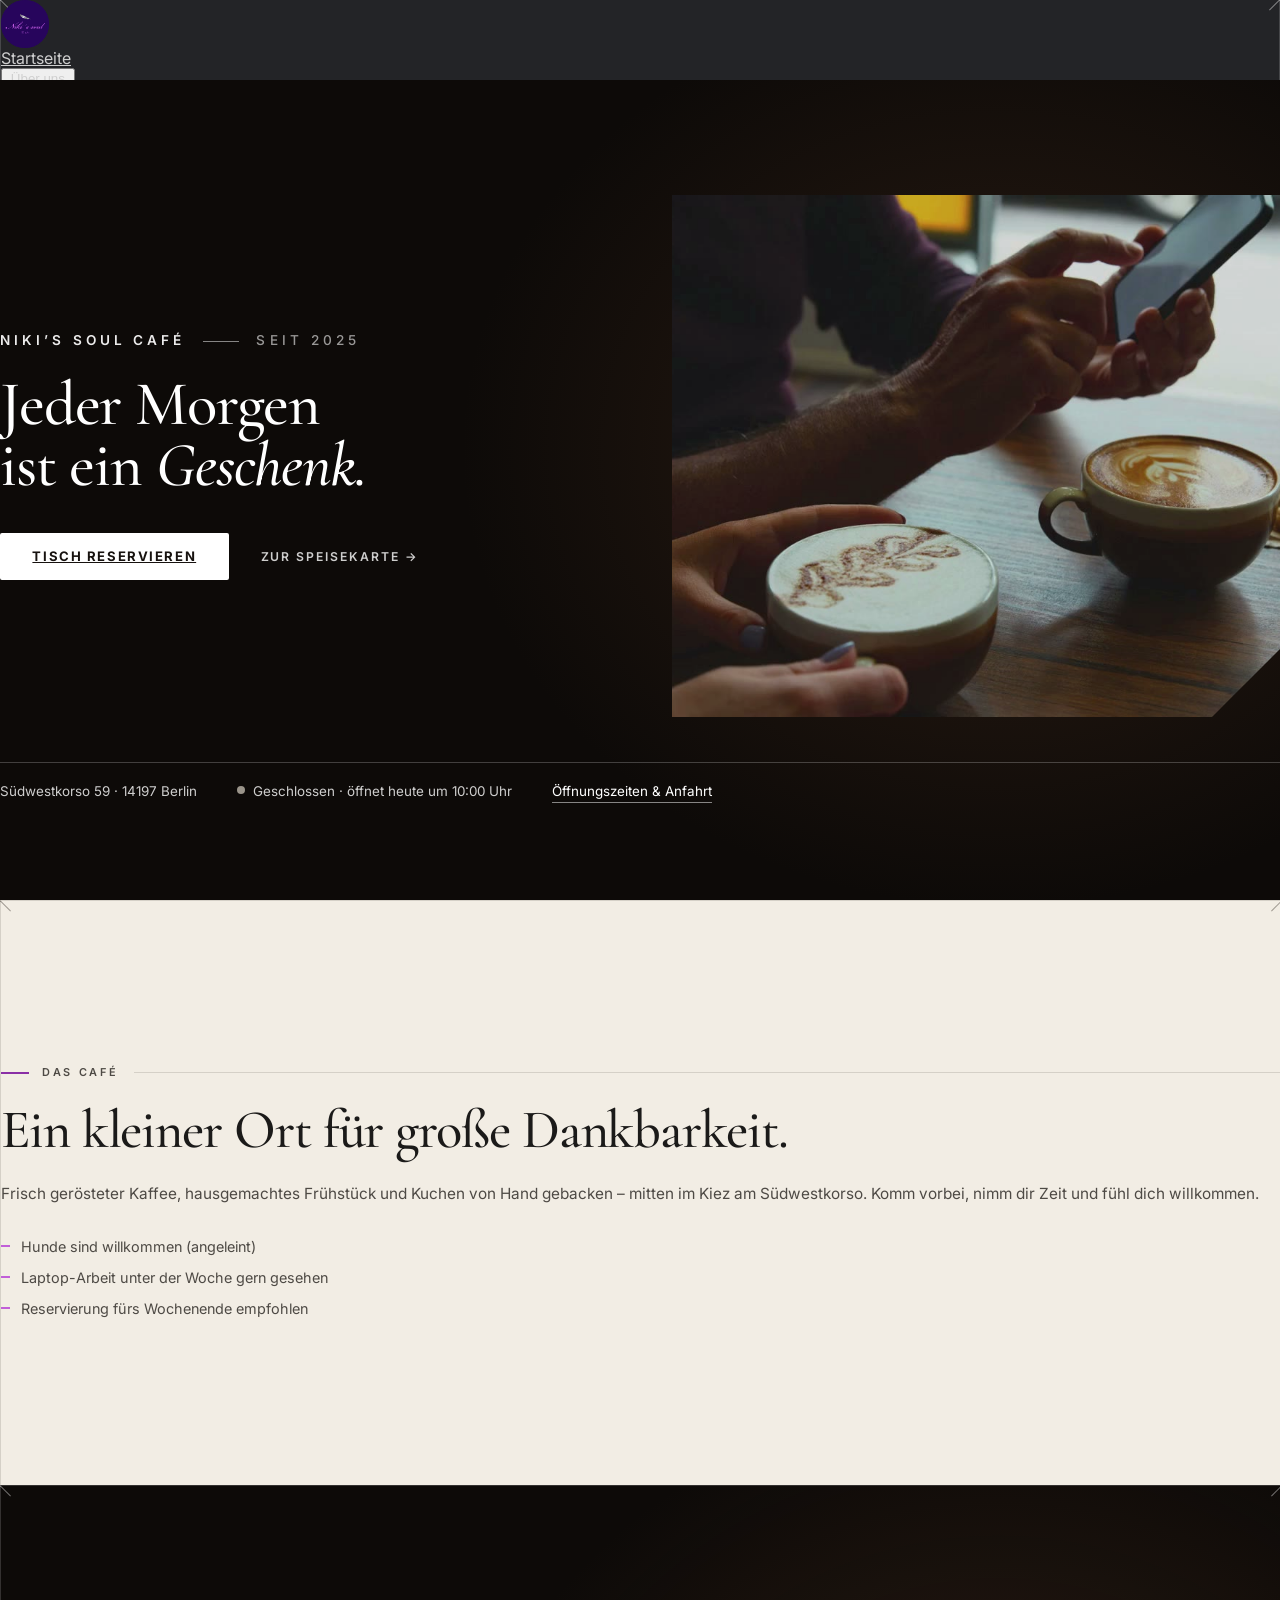
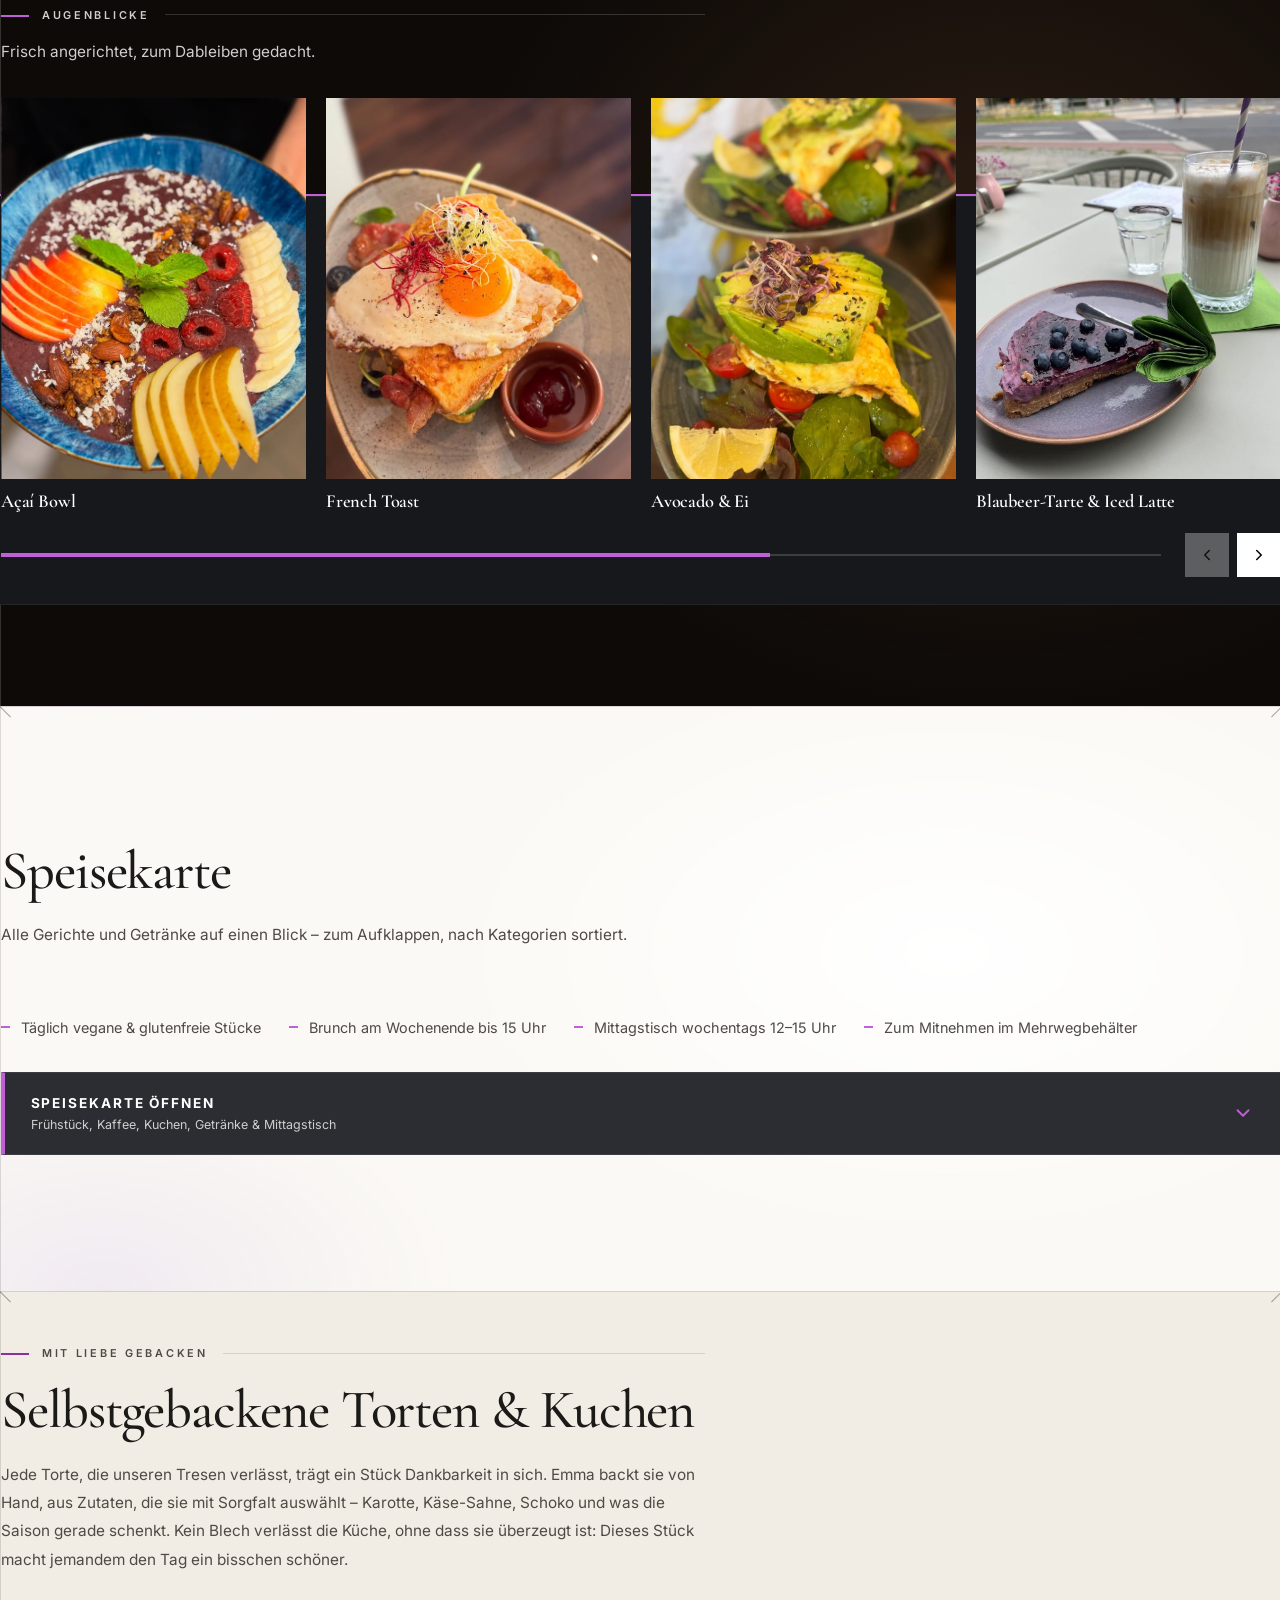
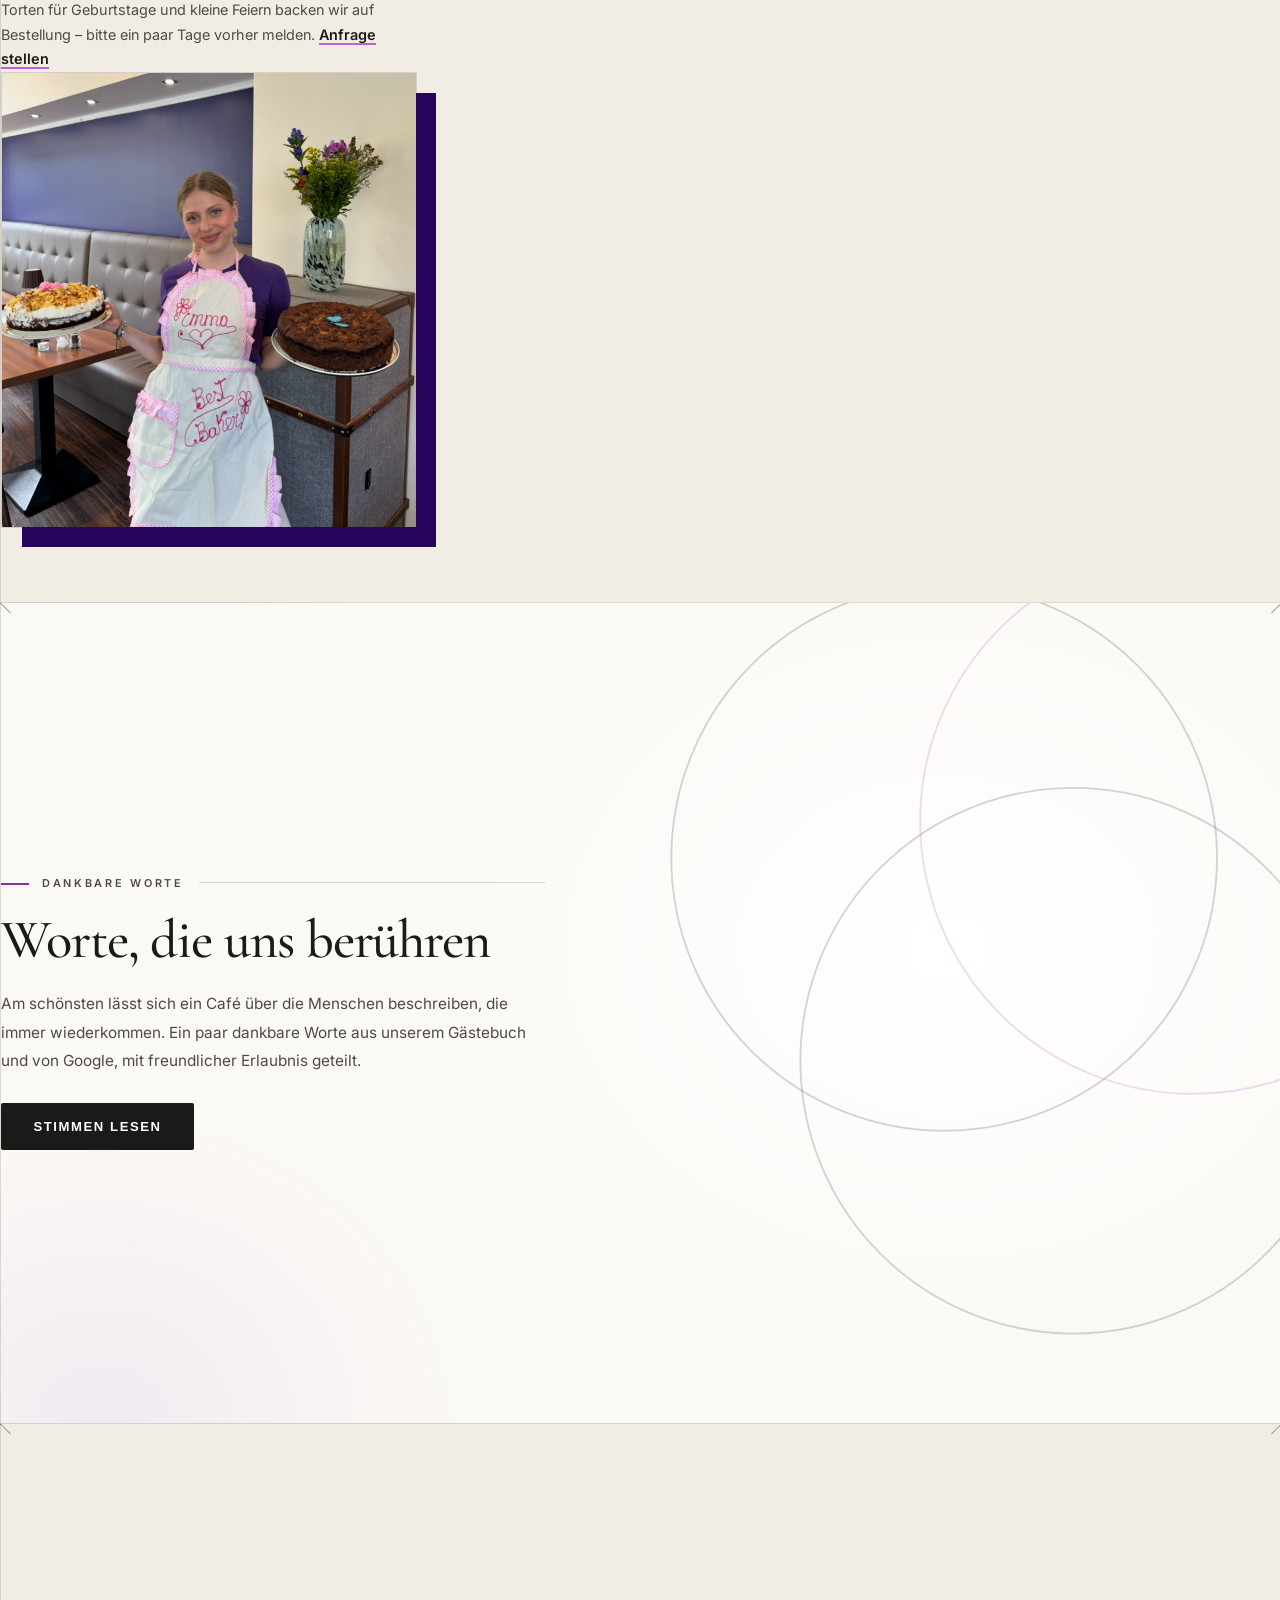
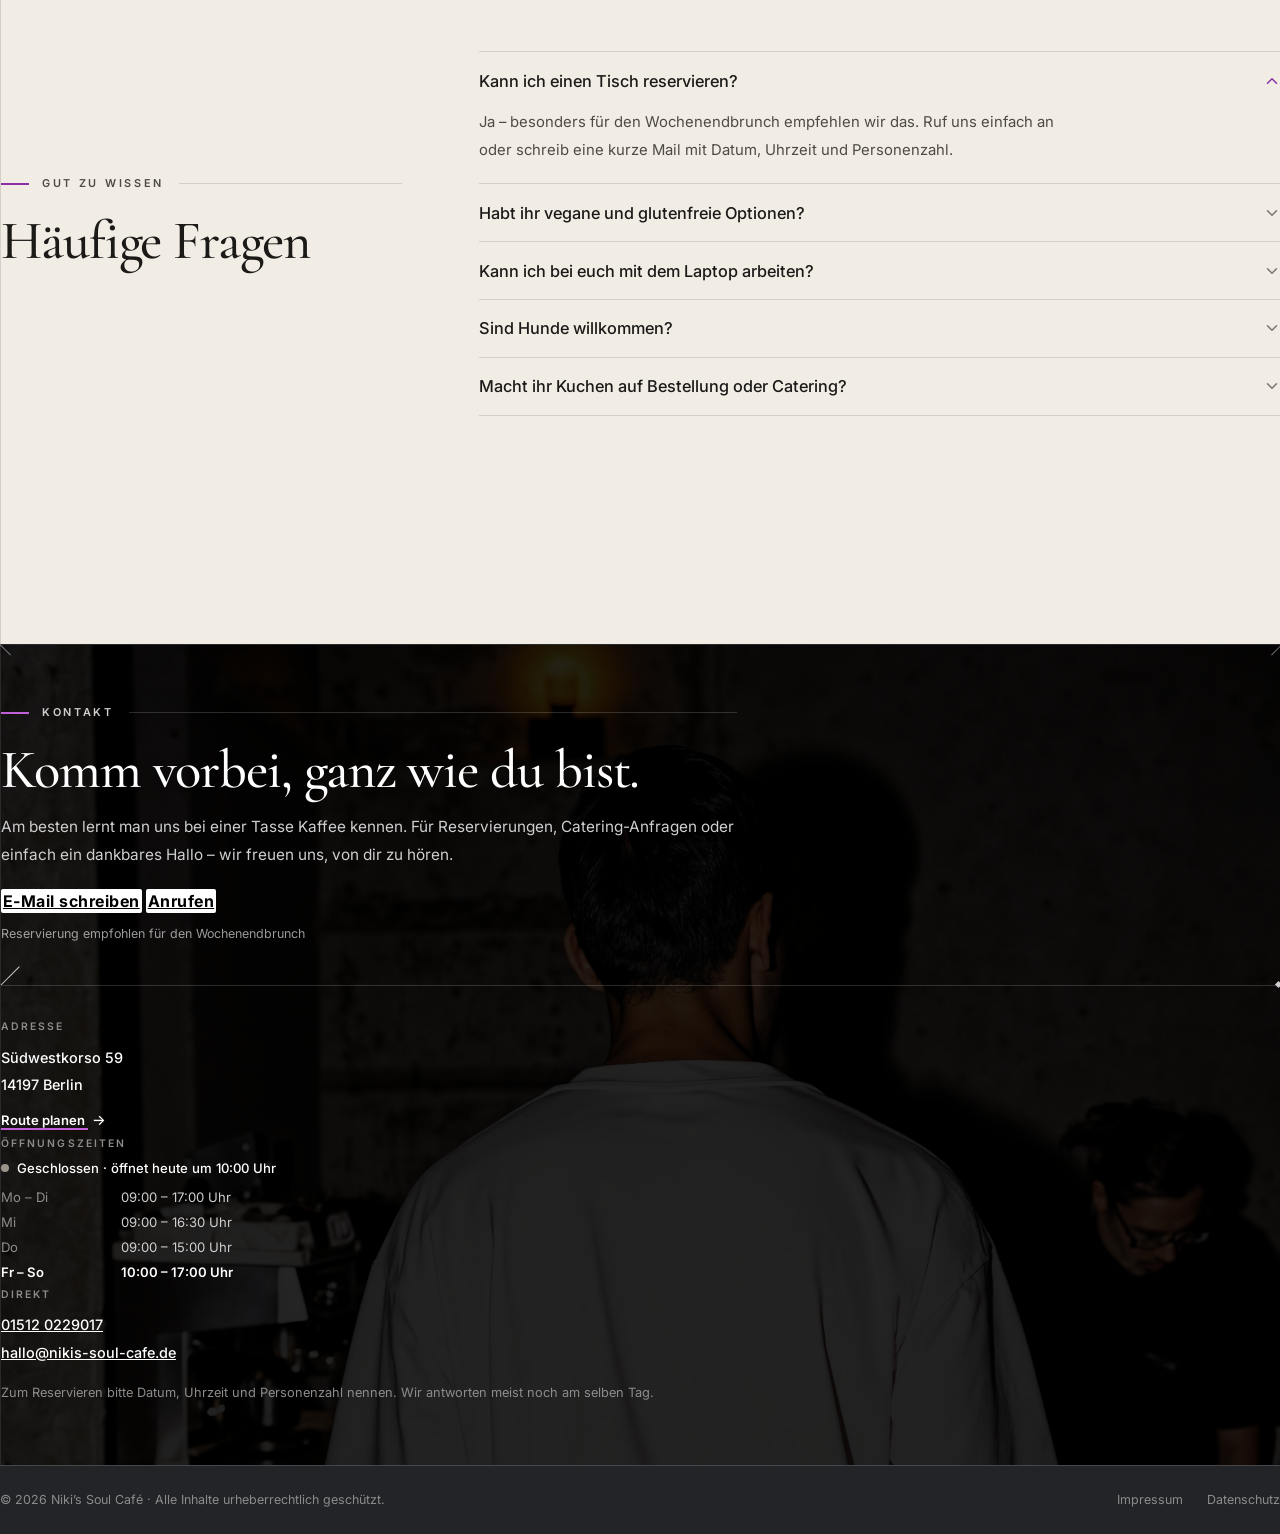
==== commit ce0528d4: "Initial commit" ====
--- a/index.html
+++ b/index.html
@@ -9,8 +9,31 @@
   <script src="https://cdn.tailwindcss.com"></script>
   <link rel="preconnect" href="https://fonts.googleapis.com">
   <link rel="preconnect" href="https://fonts.gstatic.com" crossorigin>
-  <link href="https://fonts.googleapis.com/css2?family=Cormorant+Garamond:ital,wght@0,400;0,500;0,600;0,700;1,400;1,600&family=Inter:wght@300;400;500;600&display=swap" rel="stylesheet">
+  <link href="https://fonts.googleapis.com/css2?family=Cormorant+Garamond:ital,wght@0,400;0,500;0,600;0,700;1,400;1,600&family=Lora:ital,wght@0,400;0,500;1,400;1,500&family=Inter:wght@300;400;500;600;700&display=swap" rel="stylesheet">
   <link rel="stylesheet" href="styles.css" />
+  <script type="application/ld+json">
+  {
+    "@context": "https://schema.org",
+    "@type": "CafeOrCoffeeShop",
+    "name": "Niki's Soul Café",
+    "description": "Frühstücks- und Brunchcafé mit frisch geröstetem Kaffee, hausgemachtem Frühstück und Kuchen.",
+    "telephone": "+4915120229017",
+    "email": "hallo@nikis-soul-cafe.de",
+    "address": {
+      "@type": "PostalAddress",
+      "streetAddress": "Südwestkorso 59",
+      "postalCode": "14197",
+      "addressLocality": "Berlin",
+      "addressCountry": "DE"
+    },
+    "openingHoursSpecification": [
+      { "@type": "OpeningHoursSpecification", "dayOfWeek": ["Monday", "Tuesday"], "opens": "09:00", "closes": "17:00" },
+      { "@type": "OpeningHoursSpecification", "dayOfWeek": "Wednesday", "opens": "09:00", "closes": "16:30" },
+      { "@type": "OpeningHoursSpecification", "dayOfWeek": "Thursday", "opens": "09:00", "closes": "15:00" },
+      { "@type": "OpeningHoursSpecification", "dayOfWeek": ["Friday", "Saturday", "Sunday"], "opens": "10:00", "closes": "17:00" }
+    ]
+  }
+  </script>
   <noscript><style>.reveal{opacity:1!important;transform:none!important;}</style></noscript>
 </head>
 <body>
@@ -130,13 +153,12 @@
 
   <!-- ─── Hero ──────────────────────────────────── -->
   <section class="hero">
-
     <div class="hero-inner max-w-6xl mx-auto px-4 sm:px-6 lg:px-8">
 
       <div class="hero-copy">
-        <p class="hero-name">Niki&rsquo;s <em>Soul</em> Café<span class="hero-since">seit 2025</span></p>
-
-        <h1 class="hero-headline">Jeder Morgen ist ein <em>Geschenk<span class="hero-dot">.</span></em></h1>
+        <p class="hero-name">Niki&rsquo;s Soul Café<span class="hero-since">seit 2025</span></p>
+
+        <h1 class="hero-headline"><span class="hl">Jeder Morgen</span><span class="hl">ist ein <em>Geschenk.</em></span></h1>
 
         <div class="hero-actions">
           <a href="tel:+4915120229017" class="btn-primary hero-btn rounded-full">Tisch reservieren</a>
@@ -144,24 +166,26 @@
         </div>
       </div>
 
-      <div class="hero-visual">
-        <div class="hero-stack">
-          <span class="hero-shape hero-shape--ring" aria-hidden="true"></span>
-          <span class="hero-shape hero-shape--block" aria-hidden="true"></span>
-          <div class="hero-video-card">
-            <video class="hero-video" autoplay muted loop playsinline preload="auto" poster="cafe1-poster.jpg" aria-hidden="true">
-              <source src="Cafe1.mp4" type="video/mp4" />
-            </video>
-          </div>
-        </div>
-      </div>
+      <div class="hero-bar">
+        <span>Südwestkorso 59 &middot; 14197 Berlin</span>
+        <span data-open-status><span class="status-dot"></span>Öffnungszeiten weiter unten</span>
+        <a href="#kontakt">Öffnungszeiten &amp; Anfahrt</a>
+      </div>
+
+      <figure class="hero-visual">
+        <div class="hero-card">
+          <video class="hero-video" autoplay muted loop playsinline preload="auto" poster="cafe1-poster.jpg" aria-hidden="true">
+            <source src="Cafe1.mp4" type="video/mp4" />
+          </video>
+        </div>
+      </figure>
     </div>
   </section>
 
   <!-- ─── Das Café ──────────────────────────────── -->
-  <section id="cafe" class="chapter light">
+  <section id="cafe" class="chapter light tint sec-h-sm">
     <div class="max-w-6xl mx-auto px-4 sm:px-6 lg:px-8 py-28 keyline" style="position:relative;">
-      <div class="grid md:grid-cols-2 gap-x-16 gap-y-12 items-center">
+      <div class="max-w-3xl">
         <div class="reveal">
           <div class="chapter-meta">
             <span class="eyebrow">Das Café</span>
@@ -172,22 +196,23 @@
             Hand gebacken &ndash; mitten im Kiez am Südwestkorso. Komm vorbei,
             nimm dir Zeit und fühl dich willkommen.
           </p>
-        </div>
-        <figure class="cafe-photo reveal">
-          <img src="second.png" alt="Niki&rsquo;s Soul Café" width="847" height="560" loading="lazy" />
-        </figure>
+          <ul class="info-list" aria-label="Gut zu wissen">
+            <li>Hunde sind willkommen (angeleint)</li>
+            <li>Laptop-Arbeit unter der Woche gern gesehen</li>
+            <li>Reservierung fürs Wochenende empfohlen</li>
+          </ul>
+        </div>
       </div>
     </div>
   </section>
 
   <!-- ─── Eindrücke ─────────────────────────────── -->
-  <section id="eindruecke" class="chapter eindruecke">
+  <section id="eindruecke" class="chapter eindruecke sec-h">
     <div class="max-w-6xl mx-auto px-4 sm:px-6 lg:px-8 py-28 keyline" style="position:relative;">
       <header class="chapter-head reveal">
         <div class="chapter-meta">
           <span class="eyebrow">Augenblicke</span>
         </div>
-        <h2 class="chapter-title"><span class="accent-word">Augenblicke</span>, für die man dankbar ist</h2>
         <p class="chapter-lead">Frisch angerichtet, zum Dableiben gedacht.</p>
       </header>
 
@@ -276,12 +301,19 @@
   </div>
 
   <!-- ─── Speisekarte (aufklappbar) ───────────────── -->
-  <section id="speisekarte" class="chapter menu-section">
+  <section id="speisekarte" class="chapter menu-section light sec-h-sm">
     <div class="max-w-6xl mx-auto px-4 sm:px-6 lg:px-8 py-28 keyline" style="position:relative;">
       <header class="chapter-head reveal">
         <h2 class="chapter-title">Speisekarte</h2>
         <p class="chapter-lead">Alle Gerichte und Getränke auf einen Blick &ndash; zum Aufklappen, nach Kategorien sortiert.</p>
       </header>
+
+      <ul class="info-list info-list--row" aria-label="Gut zu wissen">
+        <li>Täglich vegane &amp; glutenfreie Stücke</li>
+        <li>Brunch am Wochenende bis 15 Uhr</li>
+        <li>Mittagstisch wochentags 12&ndash;15 Uhr</li>
+        <li>Zum Mitnehmen im Mehrwegbehälter</li>
+      </ul>
 
       <button class="menu-toggle" id="menu-toggle" type="button" aria-expanded="false" aria-controls="menu-panel">
         <span>Speisekarte öffnen<small>Frühstück, Kaffee, Kuchen, Getränke &amp; Mittagstisch</small></span>
@@ -356,7 +388,7 @@
   </section>
 
   <!-- ─── Torten & Kuchen ─────────────────────────── -->
-  <section class="chapter light">
+  <section id="torten" class="chapter light tint sec-h sec-fit">
     <div class="max-w-6xl mx-auto px-4 sm:px-6 lg:px-8 py-28 keyline" style="position:relative;">
       <div class="grid md:grid-cols-[1.2fr_1fr] gap-x-16 gap-y-14 items-center">
         <header class="chapter-head reveal" style="margin-bottom:0;">
@@ -373,20 +405,20 @@
             dass sie überzeugt ist: Dieses Stück macht jemandem den Tag ein
             bisschen schöner.
           </p>
+          <p class="note-line">Torten für Geburtstage und kleine Feiern backen wir auf Bestellung &ndash; bitte ein paar Tage vorher melden. <a href="#kontakt" class="text-link">Anfrage stellen</a></p>
         </header>
 
         <figure class="baker-portrait reveal">
           <div class="baker-frame">
             <img src="Emma.png" alt="Emma, unsere Bäckerin, präsentiert zwei hausgebackene Torten im Café" loading="lazy" />
           </div>
-          <figcaption>Emma — mit Herz und Schürze</figcaption>
         </figure>
       </div>
     </div>
   </section>
 
   <!-- ─── Gästestimmen ───────────────────────────── -->
-  <section class="paper chapter referenzen">
+  <section class="light chapter referenzen sec-h sec-fit">
     <svg class="ref-shapes" viewBox="0 0 460 430" fill="none" aria-hidden="true" xmlns="http://www.w3.org/2000/svg">
       <circle class="disc" cx="165" cy="160" r="148"/>
       <circle class="disc" cx="300" cy="140" r="148"/>
@@ -407,29 +439,43 @@
           immer wiederkommen. Ein paar dankbare Worte aus unserem Gästebuch
           und von Google, mit freundlicher Erlaubnis geteilt.
         </p>
+        <button type="button" class="btn-primary hero-btn rounded-full review-open" id="review-open" aria-haspopup="dialog" aria-controls="review-modal">Stimmen lesen</button>
       </header>
 
-      <div class="reveal-stagger">
-        <div class="testimonial-row">
-          <p class="testimonial-text">„Der beste Cappuccino in Laufweite – und die Zimtschnecken sind gefährlich gut. Ich komme fast jeden Morgen vor der Arbeit vorbei.“</p>
-          <p class="testimonial-name">Lena K. — Stammgast</p>
-        </div>
-        <div class="testimonial-row">
-          <p class="testimonial-text">„Wir sind mit zwei kleinen Kindern reingekommen und wurden so herzlich empfangen, dass wir geblieben sind, bis der Kuchen alle war.“</p>
-          <p class="testimonial-name">Familie M. — Sonntagsbrunch</p>
-        </div>
-        <div class="testimonial-row">
-          <p class="testimonial-text">„Ich arbeite hier regelmäßig mit dem Laptop. Guter Kaffee, schnelles WLAN, und niemand schaut komisch, wenn man etwas länger bleibt.“</p>
-          <p class="testimonial-name">Sven B. — Freelancer aus dem Kiez</p>
-        </div>
-      </div>
     </div>
   </section>
 
+  <!-- ─── Modalfenster: Gästestimmen ─────────────── -->
+  <div class="review-modal" id="review-modal" role="dialog" aria-modal="true" aria-labelledby="review-title" aria-hidden="true">
+    <div class="review-panel">
+      <button type="button" class="review-close" aria-label="Schließen"><svg width="20" height="20" viewBox="0 0 24 24" fill="none" stroke="currentColor" stroke-width="1.75" stroke-linecap="round" stroke-linejoin="round"><line x1="18" y1="6" x2="6" y2="18"/><line x1="6" y1="6" x2="18" y2="18"/></svg></button>
+      <p class="review-eyebrow" id="review-title">Dankbare Worte</p>
+      <div class="review-stage" aria-live="polite">
+        <figure class="review-slide">
+          <blockquote>„Der beste Cappuccino in Laufweite – und die Zimtschnecken sind gefährlich gut. Ich komme fast jeden Morgen vor der Arbeit vorbei.“</blockquote>
+          <figcaption>Lena K. — Stammgast</figcaption>
+        </figure>
+        <figure class="review-slide" hidden>
+          <blockquote>„Wir sind mit zwei kleinen Kindern reingekommen und wurden so herzlich empfangen, dass wir geblieben sind, bis der Kuchen alle war.“</blockquote>
+          <figcaption>Familie M. — Sonntagsbrunch</figcaption>
+        </figure>
+        <figure class="review-slide" hidden>
+          <blockquote>„Ich arbeite hier regelmäßig mit dem Laptop. Guter Kaffee, schnelles WLAN, und niemand schaut komisch, wenn man etwas länger bleibt.“</blockquote>
+          <figcaption>Sven B. — Freelancer aus dem Kiez</figcaption>
+        </figure>
+      </div>
+      <div class="review-controls">
+        <button type="button" class="review-nav review-prev" aria-label="Vorherige Stimme"><svg width="18" height="18" viewBox="0 0 24 24" fill="none" stroke="currentColor" stroke-width="2" stroke-linecap="round" stroke-linejoin="round"><polyline points="15 18 9 12 15 6"/></svg></button>
+        <span class="review-count" aria-hidden="true">1 / 3</span>
+        <button type="button" class="review-nav review-next" aria-label="Nächste Stimme"><svg width="18" height="18" viewBox="0 0 24 24" fill="none" stroke="currentColor" stroke-width="2" stroke-linecap="round" stroke-linejoin="round"><polyline points="9 18 15 12 9 6"/></svg></button>
+      </div>
+    </div>
+  </div>
+
   <!-- ─── FAQ ────────────────────────────────────── -->
-  <section class="chapter light">
+  <section id="faq" class="chapter light tint sec-h sec-fit">
     <div class="max-w-6xl mx-auto px-4 sm:px-6 lg:px-8 py-28 keyline" style="position:relative;">
-      <div class="max-w-3xl">
+      <div class="max-w-3xl faq-wrap">
       <header class="chapter-head reveal">
         <div class="chapter-meta">
           <span class="chapter-index">IV</span>
@@ -477,7 +523,7 @@
   <hr class="seam seam--pd" aria-hidden="true">
 
   <!-- ─── Kontakt ───────────────────────────────── -->
-  <section id="kontakt" class="chapter chapter--night" >
+  <section id="kontakt" class="chapter chapter--night sec-h sec-fit">
     <div class="max-w-6xl mx-auto px-4 sm:px-6 lg:px-8 py-28 keyline-dark kontakt-bg" style="position:relative;">
       <header class="chapter-head reveal">
         <div class="chapter-meta">
@@ -502,86 +548,36 @@
           <span class="col-label">Adresse</span>
           <span>Südwestkorso 59</span>
           <span>14197 Berlin</span>
+          <a href="https://www.google.com/maps/search/?api=1&amp;query=S%C3%BCdwestkorso+59%2C+14197+Berlin" target="_blank" rel="noopener" class="text-link">Route planen <span class="arrow">→</span></a>
         </div>
         <div class="info-col py-8 md:py-0 md:px-10">
           <span class="col-label">Öffnungszeiten</span>
+          <p class="open-line" data-open-status><span class="status-dot"></span>Öffnungszeiten siehe unten</p>
           <div class="mt-1">
-            <div class="hours-row"><span>Mo – Di</span><span>09:00 – 17:00 Uhr</span></div>
-            <div class="hours-row"><span>Mi</span><span>09:00 – 16:30 Uhr</span></div>
-            <div class="hours-row"><span>Do</span><span>09:00 – 15:00 Uhr</span></div>
-            <div class="hours-row"><span>Fr – So</span><span>10:00 – 17:00 Uhr</span></div>
+            <div class="hours-row" data-days="1,2"><span>Mo – Di</span><span>09:00 – 17:00 Uhr</span></div>
+            <div class="hours-row" data-days="3"><span>Mi</span><span>09:00 – 16:30 Uhr</span></div>
+            <div class="hours-row" data-days="4"><span>Do</span><span>09:00 – 15:00 Uhr</span></div>
+            <div class="hours-row" data-days="5,6,0"><span>Fr – So</span><span>10:00 – 17:00 Uhr</span></div>
           </div>
         </div>
         <div class="info-col pt-8 md:pt-0 md:pl-10">
           <span class="col-label">Direkt</span>
           <a href="tel:+4915120229017">01512 0229017</a>
           <a href="mailto:hallo@nikis-soul-cafe.de">hallo@nikis-soul-cafe.de</a>
-          <span class="info-note">Wir antworten meist noch<br>am selben Tag.</span>
+          <span class="info-note">Zum Reservieren bitte Datum, Uhrzeit und Personenzahl nennen. Wir antworten meist noch am selben Tag.</span>
         </div>
       </div>
     </div>
   </section>
 
   <!-- ─── Footer ───────────────────────────────── -->
-  <footer class="site-footer" style="border-top:1px solid rgba(255,255,255,.08); border-bottom:1px solid rgba(255,255,255,.08);">
-    <div class="max-w-6xl mx-auto px-4 sm:px-6 lg:px-8 pt-20 pb-10 keyline-dark keyline-foot" style="position:relative;">
-
-      <div class="grid md:grid-cols-[1.3fr_1fr_1fr_1fr] gap-x-10 gap-y-12 pb-14 border-b border-stone-800">
-        <div>
-          <span class="text-white font-semibold text-lg" style="font-family:'Cormorant Garamond',serif; letter-spacing:.06em;">NIKI'S SOUL CAFÉ</span>
-          <p class="text-stone-300 text-sm leading-[1.85] mt-4" style="max-width:32ch;">
-            Ein kleiner Ort für große Dankbarkeit: frisch gerösteter Kaffee,
-            hausgemachtes Frühstück und Kuchen, mitten im Kiez von Berlin.
-          </p>
-        </div>
-
-        <div>
-          <span class="footer-col-label">Karte</span>
-          <nav class="flex flex-col gap-3 mt-4">
-            <a href="#speisekarte" data-menu-tab="kaffee" class="footer-link">Kaffee &amp; Espresso</a>
-            <a href="#speisekarte" data-menu-tab="fruehstueck" class="footer-link">Frühstück &amp; Brunch</a>
-            <a href="#speisekarte" data-menu-tab="kuchen" class="footer-link">Kuchen &amp; Gebäck</a>
-            <a href="#speisekarte" data-menu-tab="mittag" class="footer-link">Mittagstisch</a>
-          </nav>
-        </div>
-
-        <div>
-          <span class="footer-col-label">Café</span>
-          <nav class="flex flex-col gap-3 mt-4">
-            <a href="#eindruecke" class="footer-link">Über uns</a>
-            <a href="#eindruecke" class="footer-link">Team</a>
-            <a href="#kontakt" class="footer-link">Jobs</a>
-            <a href="#kontakt" class="footer-link">Kontakt</a>
-          </nav>
-        </div>
-
-        <div>
-          <span class="footer-col-label">Kontakt</span>
-          <div class="flex flex-col gap-3 mt-4">
-            <a href="tel:+4915120229017" class="footer-link">01512 0229017</a>
-            <a href="mailto:hallo@nikis-soul-cafe.de" class="footer-link">hallo@nikis-soul-cafe.de</a>
-            <a href="#kontakt" class="footer-link" style="color:var(--brand-bright);">Anfahrt &amp; Öffnungszeiten <span class="arrow">→</span></a>
-          </div>
-        </div>
-      </div>
-
-      <div class="pt-8 flex flex-col sm:flex-row items-center justify-between gap-4 text-stone-400 text-sm">
-        <span>&copy; 2026 Niki's Soul Café. Alle Rechte vorbehalten.</span>
-        <div class="flex gap-6">
-          <a href="impressum.html" class="footer-link" style="display:inline;">Impressum</a>
-          <a href="datenschutz.html" class="footer-link" style="display:inline;">Datenschutz</a>
-        </div>
-      </div>
-
-      <p class="mt-8 text-xs leading-[1.8]" style="color:var(--ink-faint); max-width:78ch;">
-        Sämtliche Inhalte dieser Website – Texte, Bilder, Grafiken, das Design,
-        die Gestaltung sowie der zugrunde liegende Quellcode – sind
-        urheberrechtlich geschützt (§§&nbsp;2&nbsp;ff. UrhG). Jede
-        Vervielfältigung, Bearbeitung, Übernahme oder Nachbildung – auch
-        auszugsweise und unabhängig von der Technik – bedarf der vorherigen
-        schriftlichen Zustimmung von Niki&rsquo;s Soul Café.
-      </p>
-
+  <footer class="site-footer">
+    <div class="max-w-6xl mx-auto px-4 sm:px-6 lg:px-8 foot-inner">
+      <span>&copy; 2026 Niki&rsquo;s Soul Café &middot; Alle Inhalte urheberrechtlich geschützt.</span>
+      <nav class="foot-legal" aria-label="Rechtliches">
+        <a href="impressum.html">Impressum</a>
+        <a href="datenschutz.html">Datenschutz</a>
+      </nav>
     </div>
   </footer>
 
@@ -641,6 +637,56 @@
       els.forEach(el => io.observe(el));
     })();
 
+    /* Gästestimmen im Modalfenster: ein Zitat nach dem anderen,
+       Pfeile/Tastatur zum Blättern, Esc oder Klick daneben schließt. */
+    (function reviewModal() {
+      const modal = document.getElementById('review-modal');
+      const opener = document.getElementById('review-open');
+      if (!modal || !opener) return;
+      const slides = Array.from(modal.querySelectorAll('.review-slide'));
+      const count = modal.querySelector('.review-count');
+      const closeBtn = modal.querySelector('.review-close');
+      const prevBtn = modal.querySelector('.review-prev');
+      const nextBtn = modal.querySelector('.review-next');
+      let index = 0, lastFocused = null;
+      function show(i) {
+        index = (i + slides.length) % slides.length;
+        slides.forEach((el, n) => { el.hidden = n !== index; });
+        count.textContent = (index + 1) + ' / ' + slides.length;
+      }
+      function open() {
+        lastFocused = document.activeElement;
+        show(0);
+        modal.classList.add('is-open');
+        modal.setAttribute('aria-hidden', 'false');
+        document.body.style.overflow = 'hidden';
+        closeBtn.focus();
+      }
+      function close() {
+        modal.classList.remove('is-open');
+        modal.setAttribute('aria-hidden', 'true');
+        document.body.style.overflow = '';
+        if (lastFocused && lastFocused.focus) lastFocused.focus();
+      }
+      opener.addEventListener('click', open);
+      closeBtn.addEventListener('click', close);
+      prevBtn.addEventListener('click', () => show(index - 1));
+      nextBtn.addEventListener('click', () => show(index + 1));
+      modal.addEventListener('click', (e) => { if (e.target === modal) close(); });
+      document.addEventListener('keydown', (e) => {
+        if (!modal.classList.contains('is-open')) return;
+        if (e.key === 'Escape') close();
+        if (e.key === 'ArrowRight') show(index + 1);
+        if (e.key === 'ArrowLeft') show(index - 1);
+        if (e.key === 'Tab') {
+          const f = [closeBtn, prevBtn, nextBtn];
+          const i = f.indexOf(document.activeElement);
+          e.preventDefault();
+          f[(i + (e.shiftKey ? -1 : 1) + f.length) % f.length].focus();
+        }
+      });
+    })();
+
     /* Speisekarte: auf-/zuklappen, Reiter, Deep-Links aus der Navigation */
     (function menuBook() {
       const toggle = document.getElementById('menu-toggle');
@@ -654,12 +700,29 @@
         toggle.setAttribute('aria-expanded', String(open));
         label.firstChild.textContent = open ? 'Speisekarte schließen' : 'Speisekarte öffnen';
       }
-      function showTab(key) {
-        tabs.forEach(t => t.setAttribute('aria-selected', String(t.dataset.tab === key)));
+      function showTab(key, focus) {
+        tabs.forEach(t => {
+          const on = t.dataset.tab === key;
+          t.setAttribute('aria-selected', String(on));
+          t.tabIndex = on ? 0 : -1;
+          if (on) {
+            const bar = t.parentElement;
+            bar.scrollTo({ left: t.offsetLeft - (bar.clientWidth - t.offsetWidth) / 2, behavior: 'smooth' });
+            if (focus) t.focus();
+          }
+        });
         panes.forEach(p => { p.hidden = p.id !== 'pane-' + key; });
       }
       toggle.addEventListener('click', () => setOpen(panel.hidden));
-      tabs.forEach(t => t.addEventListener('click', () => showTab(t.dataset.tab)));
+      tabs.forEach((t, i) => {
+        t.addEventListener('click', () => showTab(t.dataset.tab));
+        t.addEventListener('keydown', (e) => {
+          const k = e.key === 'ArrowRight' ? 1 : e.key === 'ArrowLeft' ? -1 : 0;
+          if (!k) return;
+          e.preventDefault();
+          showTab(tabs[(i + k + tabs.length) % tabs.length].dataset.tab, true);
+        });
+      });
       document.querySelectorAll('[data-menu-tab]').forEach(a => a.addEventListener('click', () => {
         setOpen(true); showTab(a.dataset.menuTab);
       }));
@@ -807,6 +870,40 @@
       });
     })();
 
+    /* Öffnungsstatus – gerechnet in Berliner Zeit, unabhängig vom Gerät.
+       Zeiten wie im Kontakt-Bereich; Index 0 = Sonntag. */
+    (function openStatus() {
+      const els = document.querySelectorAll('[data-open-status]');
+      if (!els.length) return;
+      const HOURS = { 0:[10,0,17,0], 1:[9,0,17,0], 2:[9,0,17,0], 3:[9,0,16,30], 4:[9,0,15,0], 5:[10,0,17,0], 6:[10,0,17,0] };
+      const WD = { Sun:0, Mon:1, Tue:2, Wed:3, Thu:4, Fri:5, Sat:6 };
+      const fmt = new Intl.DateTimeFormat('en-US', { timeZone:'Europe/Berlin', weekday:'short', hour:'numeric', minute:'numeric', hour12:false });
+      const label = (h, m) => String(h).padStart(2, '0') + ':' + String(m).padStart(2, '0');
+      function render() {
+        const p = Object.fromEntries(fmt.formatToParts(new Date()).map(x => [x.type, x.value]));
+        const wd = WD[p.weekday];
+        const min = (parseInt(p.hour, 10) % 24) * 60 + parseInt(p.minute, 10);
+        const [oh, om, ch, cm] = HOURS[wd];
+        const open = oh * 60 + om, close = ch * 60 + cm;
+        let dot = '<span class="status-dot"></span>', text;
+        if (min >= open && min < close) {
+          dot = '<span class="status-dot is-open"></span>';
+          text = 'Jetzt geöffnet · bis ' + label(ch, cm) + ' Uhr';
+        } else if (min < open) {
+          text = 'Geschlossen · öffnet heute um ' + label(oh, om) + ' Uhr';
+        } else {
+          const n = HOURS[(wd + 1) % 7];
+          text = 'Geschlossen · öffnet morgen um ' + label(n[0], n[1]) + ' Uhr';
+        }
+        els.forEach(el => { el.innerHTML = dot + text; });
+        document.querySelectorAll('.hours-row[data-days]').forEach(row => {
+          row.classList.toggle('is-today', row.dataset.days.split(',').map(Number).includes(wd));
+        });
+      }
+      render();
+      setInterval(render, 60000);
+    })();
+
     /* Hero-Video zuverlässig starten (einige Browser brauchen den Play-Anstoß per JS) */
     (function heroVideo() {
       const v = document.querySelector('.hero-video');
--- a/styles.css
+++ b/styles.css
@@ -27,15 +27,35 @@
   --edge:rgba(255,255,255,.16);        /* weiße Haarlinie   */
   --edge-strong:rgba(255,255,255,.42); /* Kanten & Diagonalen */
 
-  --paper:var(--surface);
   --night:var(--void);
 
   --ease-out:cubic-bezier(.16,1,.3,1); /* fließende, präzise Easing-Kurve für alle Interaktionen */
+
+  /* Design-System v2 ───────────────────────────────────────────
+     Farbe: warmes Papier statt Reinweiß für helle Flächen, Grau der Nav
+     für dunkle Flächen, Logo-Lila nur als Akzent. Regel: eine Akzentfarbe,
+     neutrale Flächen. Helle Kapitel wechseln zwischen --paper und --paper-2,
+     damit ein ruhiger Rhythmus entsteht. */
+  --paper:#fbf9f5;         /* helle Fläche                 */
+  --paper-2:#f2ede4;       /* helle Fläche, abgesetzt      */
+  --graphite:#232427;      /* dunkle Fläche (= Nav, Footer) */
+  --logo-purple:#27055c;   /* Logo-Lila – Rahmen, Formen    */
+  --accent-deep:#8a2fa6;   /* Lila auf hellem Grund         */
+
+  /* Abstände (8er-Raster) */
+  --s-1:.5rem; --s-2:1rem; --s-3:1.5rem; --s-4:2rem; --s-5:3rem; --s-6:4.5rem; --s-7:7rem;
+  --section-y:clamp(4.5rem, 9vw, 7rem);
+
+  /* Form: scharfe Kanten, dazu ein gesetzter Versatz als Markenelement */
+  --radius:2px;
+  --offset:clamp(.7rem, 1.6vw, 1.25rem);
+  --shadow-soft:0 30px 60px -36px rgba(35,36,39,.45);
 }
 
 /* ── Hintergrund-Schein: fester Radialverlauf hinter allen dunklen Kapiteln.
    Dunkle Sektionen sind transparent, weiße Kapitel und das Kontaktfoto
    decken ihn ab. Farben hier tauschen, um den Ton zu ändern. */
+:root { --panel:#17181b; --panel-raised:#2c2d32; }
 :root { --glow-a:#231113; --glow-b:#0a0a0b; --glow-c:#0e0809; }
 body::before {
   content:''; position:fixed; inset:0; z-index:-1; pointer-events:none;
@@ -58,14 +78,18 @@
 /* Helle Kapitel (Weiß): dieselben Bausteine, nur die Tokens kippen.
    Lila wird zur Schrift, Pink dunkelt für Lesbarkeit leicht nach. */
 .light {
-  background:#ffffff;
-  --ink:#111111;
-  --ink-soft:#4a4a4a;
-  --ink-faint:#767676;
+  background:
+    radial-gradient(55% 70% at 74% 42%, #ffffff 0%, rgba(255,255,255,0) 72%),
+    radial-gradient(40% 55% at 8% 100%, rgba(108,53,184,.07) 0%, rgba(108,53,184,0) 70%),
+    var(--paper);
+  --ink:#1b1a19;
+  --ink-soft:#4e4a45;
+  --ink-faint:#7b756d;
   --brand-bright:#8a2fa6;
-  --edge:rgba(0,0,0,.14);
-  --edge-strong:rgba(0,0,0,.42);
-}
+  --edge:rgba(40,34,26,.14);
+  --edge-strong:rgba(40,34,26,.42);
+}
+.light.tint { background:var(--paper-2); }
 @media (prefers-reduced-motion:reduce) {
   html { scroll-behavior:auto; }
 }
@@ -121,15 +145,18 @@
 .site-header .group > div, .site-header .group > div * { transition:none !important; }
 .site-header .group > div {
   display:none; position:absolute; left:0; top:100%; margin-top:0 !important;
-  width:16rem; background:var(--surface-2); border:1px solid var(--edge);
+  width:max-content; min-width:12rem; max-width:20rem; padding:0;
+  background:var(--surface-2); border:1px solid var(--edge);
   border-top:2px solid var(--brand);
   opacity:1 !important; transform:none !important; pointer-events:auto !important;
 }
 .site-header .group:hover > div,
 .site-header .group:focus-within > div { display:block; }
 .site-header .group > div::before { content:""; position:absolute; left:0; right:0; top:-1rem; height:1rem; }
-.site-header .group a { color:#cfcfcf !important; }
+.site-header .group > div > div { padding:0 !important; }
+.site-header .group a { display:block; width:100%; margin:0; color:#cfcfcf !important; white-space:nowrap; }
 .site-header .group a:hover { background:rgba(255,255,255,.06) !important; color:#fff !important; box-shadow:inset 0 0 0 1px var(--brand); }
+.site-header .group a:focus-visible { outline:0; box-shadow:inset 0 0 0 1px var(--brand); }
 
 .logo-mark {
   width:3rem; height:3rem; flex-shrink:0;
@@ -143,151 +170,141 @@
 
 .hero-trust { font-size:.78rem; color:var(--ink-faint); font-weight:400; }
 
-/* ── Hero ───────────────────────────────────
-   Mobil: Text oben, Video darunter (eine Spalte).
-   Ab 900px: links das Video, rechts Name und Headline. */
+/* ── Hero: dunkle Bühne, Video als Karte ────────────────────────
+   Links Name, Headline und Buttons, rechts das Video als eigenes Bild mit
+   abgeschrägter Ecke unten rechts. Darunter ein Infostreifen im Raster.
+   Mobil: Text, Infostreifen, dann das Video (eine Spalte). */
 .hero {
+  --ink:#ffffff; --ink-soft:rgba(255,255,255,.8); --ink-faint:rgba(255,255,255,.58);
+  --edge:rgba(255,255,255,.22); --edge-strong:rgba(255,255,255,.5);
   position:relative; isolation:isolate; overflow:hidden;
   display:flex; align-items:center;
-  /* heller Hero: dieselben Bausteine, nur die Tokens kippen */
-  background:#fff;
-  --ink:#111111; --ink-soft:#4a4a4a; --ink-faint:#767676;
-  --logo-pink:#8a2fa6;
-  --edge:rgba(0,0,0,.14); --edge-strong:rgba(0,0,0,.42);
-}
-.hero .btn-primary { background-color:#000; color:#fff; border-color:#000; }
-.hero .btn-primary:hover { border-color:var(--logo-pink); }
+  background:
+    radial-gradient(60% 80% at 78% 45%, rgba(92,58,36,.38) 0%, rgba(92,58,36,0) 70%),
+    #0d0a08;
+  color:#fff;
+}
 @media (min-width:900px) {
-  .hero { min-height:calc(var(--hero-lock, 100svh) - 5rem); }
+  .hero { min-height:max(41rem, calc(var(--hero-lock, 100svh) - 5rem)); }
 }
 
 .hero-inner {
-  position:relative; z-index:3; width:100%;
-  padding-top:clamp(2.5rem, 7vw, 4rem); padding-bottom:clamp(3rem, 8vw, 5rem);
-  display:flex; flex-direction:column; align-items:center; gap:clamp(2.5rem, 7vw, 3.5rem);
-}
-.hero-copy {
-  display:flex; flex-direction:column; align-items:center; text-align:center; width:100%;
-}
-.hero-visual { width:100%; max-width:30rem; }
-.hero-stack { position:relative; isolation:isolate; width:100%; }
-.hero-shape { position:absolute; z-index:-1; pointer-events:none; }
-.hero-stack { --off:.9rem; }
-.hero-shape--block {
-  inset:0; background:#27055c;
-  transform:translate(var(--off), var(--off));
-}
-.hero-shape--ring {
-  width:clamp(5rem, 22vw, 8rem); aspect-ratio:1; border-radius:50%;
-  border:2px solid #27055c; top:-1.1rem; left:-1.1rem;
-}
-.hero-video-card {
-  position:relative; width:100%; aspect-ratio:4 / 3; overflow:hidden;
-  background:var(--surface-2) url('cafe1-poster.jpg') center / cover no-repeat;
-  border:1px solid var(--edge-strong);
-  box-shadow:0 40px 70px -40px rgba(40,10,60,.45);
-}
-.hero-video { display:block; width:100%; height:100%; object-fit:cover; object-position:center 20%; }
+  position:relative; width:100%;
+  display:flex; flex-direction:column; gap:clamp(1.75rem, 5vw, 2.5rem);
+  padding-top:clamp(2.5rem, 7vw, 4rem); padding-bottom:clamp(2.5rem, 7vw, 4rem);
+}
+.hero-copy { order:1; display:flex; flex-direction:column; align-items:flex-start; text-align:left; width:100%; }
+.hero-bar  { order:2; }
+.hero-visual { order:3; margin:0; width:100%; }
 
 @media (min-width:900px) {
   .hero-inner {
-    display:grid; grid-template-columns:minmax(0, 5fr) minmax(0, 6fr); align-items:center;
-    gap:clamp(2rem, 5vw, 5rem);
-    padding-top:clamp(2rem, 5vh, 4rem); padding-bottom:clamp(3rem, 7vh, 5rem);
+    display:grid; align-items:center;
+    grid-template-columns:minmax(0, 6fr) minmax(0, 6fr);
+    grid-template-areas:"copy visual" "bar bar";
+    column-gap:clamp(2.5rem, 5vw, 5rem); row-gap:clamp(2rem, 5vh, 3.25rem);
+    padding-top:clamp(2.5rem, 7vh, 5rem); padding-bottom:clamp(2rem, 5vh, 3.5rem);
   }
-  .hero-visual { order:-1; max-width:none; justify-self:start; width:100%; }
-  .hero-video-card {
-    aspect-ratio:4 / 5; width:auto; max-width:100%;
-    height:clamp(22rem, 66svh, 38rem);
-  }
-  .hero-stack { width:fit-content; max-width:100%; }
-  .hero-stack { --off:1.6rem; }
-  .hero-shape--ring { width:9rem; top:-2.4rem; left:-2.4rem; }
-}
-
-/* Name + seit 2025: eine Schrift (Inter, Versalien, gesperrt) – das Erste, was man liest */
+  .hero-copy { grid-area:copy; }
+  .hero-visual { grid-area:visual; }
+  .hero-bar { grid-area:bar; }
+}
+
+/* Video: eigene Karte, Ecke unten rechts abgeschrägt */
+.hero-card {
+  --cut:clamp(2.25rem, 7vw, 4.25rem);
+  position:relative; width:100%; aspect-ratio:4 / 3; overflow:hidden;
+  background:#1a1410 url('cafe1-poster.jpg') center / cover no-repeat;
+  clip-path:polygon(0 0, 100% 0, 100% calc(100% - var(--cut)), calc(100% - var(--cut)) 100%, 0 100%);
+}
+@media (min-width:900px) { .hero-card { aspect-ratio:auto; height:clamp(22rem, 58svh, 36rem); } }
+.hero-video { display:block; width:100%; height:100%; object-fit:cover; object-position:center 30%; filter:brightness(.92) saturate(.95); }
+
+/* Name + seit 2025 */
 .hero-name {
-  font-family:'Inter',sans-serif; font-weight:700;
-  font-size:clamp(1.05rem, 3.4vw, 1.7rem); letter-spacing:.32em; text-transform:uppercase;
-  color:var(--ink); margin:0 0 clamp(2rem, 4vw, 3rem);
-}
-.hero-name em { font-style:normal; color:inherit; }
-.hero-since {
-  display:flex; align-items:center; justify-content:center; gap:1.1rem; margin-top:1rem;
-  font-size:clamp(.72rem, 1.6vw, .85rem); font-weight:600; letter-spacing:.34em; color:#27055c;
-}
-.hero-since::before, .hero-since::after {
-  content:''; width:clamp(1.5rem, 4vw, 3rem); height:1px; flex:none; background:var(--edge-strong);
-}
-
-/* Eyebrow mit flankierenden Haarlinien */
-.hero-eyebrow {
-  display:flex; align-items:center; gap:1.1rem;
-  font-family:'Inter',sans-serif;
-  font-size:.72rem; font-weight:600; letter-spacing:.3em; text-transform:uppercase;
-  color:var(--ink-soft); margin-bottom:clamp(1.4rem, 3vw, 2.3rem);
-}
-.hero-eyebrow::before, .hero-eyebrow::after {
-  content:''; width:clamp(1.25rem, 3vw, 2.5rem); height:1px; flex:none;
-  background:var(--edge-strong);
-}
-
+  margin:0 0 clamp(1rem, 2.4vw, 1.6rem);
+  display:flex; flex-wrap:wrap; align-items:center; gap:.55rem 1.1rem;
+  font-family:'Inter',sans-serif; font-size:clamp(.74rem, 1.8vw, .85rem); font-weight:600;
+  letter-spacing:.3em; text-transform:uppercase; color:rgba(255,255,255,.92);
+}
+.hero-since { font-weight:500; letter-spacing:.3em; color:var(--ink-faint); }
+.hero-since::before { content:''; display:inline-block; width:2.25rem; height:1px; margin-right:1.1rem; vertical-align:middle; background:var(--edge-strong); }
+
+/* Headline: die Hausschrift, groß und ruhig */
 .hero-headline {
-  font-family:'Cormorant Garamond','Roboto Slab',serif; font-weight:500;
-  font-size:clamp(2.1rem, 8.8vw, 3.4rem);
-  line-height:1.04; letter-spacing:.005em;
-  color:var(--ink); margin:0 0 1.4rem; max-width:15ch;
-  text-wrap:balance;
-}
-@media (min-width:900px) { .hero-headline { font-size:clamp(2.5rem, 4.1vw, 4.3rem); } }
+  margin:0 0 clamp(1.5rem, 3.2vw, 2.25rem);
+  font-family:'Cormorant Garamond','Roboto Slab',serif; font-weight:500; font-style:normal;
+  font-size:clamp(2.9rem, 12vw, 4.6rem); line-height:.98; letter-spacing:-.018em; color:#fff;
+}
+@media (min-width:900px) { .hero-headline { font-size:clamp(2.9rem, 4.9vw, 5.1rem); } }
+.hero-headline .hl { display:block; }
 .hero-headline em { font-style:italic; font-weight:500; }
-.hero-headline .hero-dot { color:var(--logo-pink); }
-
-.hero-sub {
-  font-size:clamp(1rem,1.3vw,1.12rem); line-height:1.8; font-weight:300;
-  color:var(--ink-soft); max-width:42ch; margin:0 0 2.2rem;
-  text-wrap:pretty;
-}
-
-.hero-actions {
-  display:flex; flex-wrap:wrap; align-items:center; justify-content:center;
-  gap:1.1rem 2.25rem;
-}
-.hero-btn { padding:.8rem 1.9rem; font-size:.82rem; letter-spacing:.12em; text-transform:uppercase; }
-
+
+.hero-actions { display:flex; flex-wrap:wrap; align-items:center; gap:1.1rem 2rem; }
+.hero .btn-primary { background-color:#fff; color:#17120f; border-color:#fff; }
+.hero .btn-primary:hover { border-color:var(--brand-300); }
+.hero-btn { padding:.85rem 1.9rem; font-size:.82rem; letter-spacing:.12em; text-transform:uppercase; }
 .hero-secondary {
-  font-family:'Inter',sans-serif;
-  font-size:.76rem; font-weight:600; letter-spacing:.16em; text-transform:uppercase;
+  font-family:'Inter',sans-serif; font-size:.76rem; font-weight:600; letter-spacing:.16em; text-transform:uppercase;
   color:var(--ink-soft); text-decoration:none;
 }
-.hero-secondary:hover { color:var(--ink); }
-
-/* Einstieg: ruhig gestaffelt, von weich auslaufender Kurve getragen.
-   Erst baut sich das Bild samt Formen auf, dann folgen Name, Headline
-   und Buttons im Abstand von je etwa einer Zehntelsekunde. */
-@keyframes heroUp   { from { opacity:0; transform:translate3d(0,22px,0); } to { opacity:1; transform:none; } }
-@keyframes heroWipe { from { clip-path:inset(0 0 100% 0); } to { clip-path:inset(0 0 0 0); } }
-@keyframes heroSlide{ from { opacity:0; transform:translate(0,0); } to { opacity:1; transform:translate(var(--off), var(--off)); } }
-@keyframes heroRing { from { opacity:0; transform:scale(.6); } to { opacity:1; transform:none; } }
-.hero-video-card { animation:heroWipe 1.3s cubic-bezier(.77,0,.18,1) .1s both; }
-.hero-shape--block { animation:heroSlide 1.2s cubic-bezier(.22,1,.36,1) .8s both; }
-.hero-shape--ring  { animation:heroRing 1.2s cubic-bezier(.22,1,.36,1) 1s both; }
-.hero-name         { animation:heroUp 1.1s cubic-bezier(.22,1,.36,1) .45s both; }
-.hero-headline     { animation:heroUp 1.1s cubic-bezier(.22,1,.36,1) .65s both; }
-.hero-actions      { animation:heroUp 1.1s cubic-bezier(.22,1,.36,1) .85s both; }
+.hero-secondary:hover { color:#fff; }
+
+/* Infostreifen: Wo und wann, im Raster mit Haarlinie */
+.hero-bar {
+  display:flex; flex-wrap:wrap; gap:.5rem 2.5rem; width:100%;
+  padding-top:1.1rem; border-top:1px solid var(--edge);
+  font-size:.84rem; line-height:1.6; color:var(--ink-soft);
+}
+.hero-bar a { color:#fff; text-decoration:none; border-bottom:1px solid var(--edge-strong); }
+.hero-bar a:hover { border-bottom-color:#fff; }
 
 /* Pfeil-Glyphen gleiten beim Hover sanft nach rechts */
 .arrow { display:inline-block; transition:transform .3s var(--ease-out); }
 a:hover .arrow { transform:translateX(4px); }
+
+/* Einstieg: Karte wischt von links auf, Text folgt gestaffelt */
+@keyframes heroUp   { from { opacity:0; transform:translate3d(0,20px,0); } to { opacity:1; transform:none; } }
+@keyframes heroCard { from { clip-path:polygon(0 0, 0 0, 0 calc(100% - var(--cut)), 0 100%, 0 100%); }
+                      to   { clip-path:polygon(0 0, 100% 0, 100% calc(100% - var(--cut)), calc(100% - var(--cut)) 100%, 0 100%); } }
+@keyframes heroFade { from { opacity:0; } to { opacity:1; } }
+.hero-card         { animation:heroCard 1.4s cubic-bezier(.77,0,.18,1) .15s both; }
+.hero-name         { animation:heroUp 1.1s cubic-bezier(.22,1,.36,1) .3s both; }
+.hero-headline .hl:nth-child(1) { animation:heroUp 1.1s cubic-bezier(.22,1,.36,1) .45s both; }
+.hero-headline .hl:nth-child(2) { animation:heroUp 1.1s cubic-bezier(.22,1,.36,1) .6s both; }
+.hero-actions      { animation:heroUp 1.1s cubic-bezier(.22,1,.36,1) .8s both; }
+.hero-bar          { animation:heroUp 1.1s cubic-bezier(.22,1,.36,1) 1s both; }
+@media (prefers-reduced-motion:reduce) {
+  .hero-card, .hero-name, .hero-headline .hl, .hero-actions, .hero-bar { animation-name:heroFade; animation-duration:.7s; }
+}
 
 /* ── Eindrücke: Bilderstrecke ──
    Native Scroll-Snap-Spur (Touch, Trackpad, Maus-Ziehen, Tastatur),
    Karten pro Ansicht per CSS-Variable je Breite. Darunter eine feste
    Steuerleiste: Fortschrittsbalken + Pfeile (immer sichtbar, am Rand
    deaktiviert) – kein Hover nötig, auf jedem Gerät bedienbar. */
-.eindruecke { background:transparent; }
-
-.dish-reel { --per:1.35; --gap:1rem; position:relative; }
+
+
+.eindruecke {
+  /* gleicher Hintergrund wie der Hero */
+  background:
+    radial-gradient(60% 80% at 78% 45%, rgba(92,58,36,.38) 0%, rgba(92,58,36,0) 70%),
+    #0d0a08;
+}
+/* Abschnitt kompakter: weniger Luft und Kopf, Bilder unverändert groß */
+#eindruecke > div { padding-top:clamp(2.5rem, 4.5vw, 3.25rem) !important; padding-bottom:clamp(3.25rem, 4.6vw, 3.75rem) !important; }
+
+.eindruecke .chapter-head { margin-bottom:clamp(1.25rem, 2.6vw, 2rem); }
+.eindruecke .chapter-meta { margin-bottom:1rem; }
+.dish-reel { --per:1.35; --gap:1rem; position:relative; isolation:isolate; }
+/* Großes Dekor-Shape (dunkler Einschub, Lila nur als feine Kopflinie) hinter der Strecke:
+   die Bilder ragen oben über die Kante, die Steuerleiste sitzt im Grau. */
+.dish-reel::before {
+  content:""; position:absolute; z-index:-1; pointer-events:none;
+  top:clamp(3rem, 9vw, 6rem); bottom:-1.75rem; left:-1rem; right:-1rem;
+  background:var(--panel); border-top:2px solid var(--brand); box-shadow:inset 0 0 0 1px rgba(255,255,255,.05);
+}
+@media (min-width:860px) { .dish-reel::before { left:-2rem; right:-2rem; } }
 @media (min-width:560px)  { .dish-reel { --per:2.3; } }
 @media (min-width:860px)  { .dish-reel { --per:3.3; --gap:1.25rem; } }
 @media (min-width:1100px) { .dish-reel { --per:4; --gap:1.25rem; } }
@@ -317,7 +334,7 @@
   display:block; width:100%; aspect-ratio:4 / 5; object-fit:cover; object-position:center 38%;
   background:var(--surface-2); -webkit-user-drag:none; user-select:none;
 }
-.reel-info { padding:.85rem 0 0; border-top:2px solid transparent; margin-top:-2px; }
+.reel-info { padding:.7rem 0 0; border-top:2px solid transparent; margin-top:-2px; }
 .reel-card-btn:hover .reel-info,
 .reel-card-btn:focus-visible .reel-info { border-top-color:var(--brand); }
 .reel-info h3 {
@@ -325,7 +342,7 @@
   line-height:1.25; color:var(--ink); margin:0;
 }
 
-.reel-controls { display:flex; align-items:center; gap:1.5rem; margin-top:1.75rem; }
+.reel-controls { display:flex; align-items:center; gap:1.5rem; margin-top:1.25rem; }
 .reel-progress { position:relative; flex:1 1 auto; height:2px; background:var(--edge); }
 .reel-progress-thumb {
   position:absolute; top:-1px; left:0; height:4px; width:25%; background:var(--brand);
@@ -402,7 +419,7 @@
 }
 
 /* ═══ Kapitel-System ═══════════════════════ */
-.paper { background:transparent; }
+.paper { background:var(--paper); }
 .chapter { position:relative; border-top:1px solid var(--edge); }
 .chapter:first-of-type { border-top:0; }
 
@@ -418,14 +435,21 @@
   font-family:'Cormorant Garamond','Roboto Slab',serif; font-weight:600; font-style:italic;
   font-size:1.15rem; letter-spacing:.05em; color:var(--ink-soft);
 }
-.chapter-meta .eyebrow { margin:0; }
+.chapter-meta .eyebrow { margin:0; color:var(--ink-soft); }
+/* Kapitelmarke: kurze Lila-Linie vor dem Eyebrow */
+.chapter-meta .eyebrow::before {
+  content:''; display:inline-block; width:1.75rem; height:2px; margin-right:.8rem;
+  vertical-align:middle; background:var(--brand);
+}
+.light .chapter-meta .eyebrow::before { background:var(--accent-deep); }
+.chapter-index { display:none; }
 .chapter-meta::after {
   content:''; flex:1 1 auto; height:1px; background:var(--edge);
 }
 .chapter-title {
-  font-family:'Cormorant Garamond','Roboto Slab',serif; font-weight:400;
-  font-size:clamp(1.95rem,3.7vw,2.85rem); line-height:1.08; letter-spacing:-.018em;
-  color:var(--ink); margin:0 0 1.35rem;
+  font-family:'Cormorant Garamond','Roboto Slab',serif; font-weight:500;
+  font-size:clamp(2.2rem,4.4vw,3.4rem); line-height:1.04; letter-spacing:-.02em;
+  color:var(--ink); margin:0 0 1.35rem; text-wrap:balance;
 }
 .chapter-lead {
   font-size:clamp(.96rem,1.05vw,1.06rem); line-height:1.85; font-weight:400;
@@ -485,8 +509,9 @@
 
 /* ── Torten & Kuchen: ein stilles Porträt, wie ein gerahmtes Foto
    auf dem Kaminsims – keine Effekte, nur Emma und ihre Torten. */
-.baker-portrait { margin:0; max-width:26rem; }
-.baker-frame { overflow:hidden; border:1px solid var(--edge); }
+.baker-portrait { margin:0 var(--offset) var(--offset) 0; max-width:26rem; }
+.baker-frame { position:relative; isolation:isolate; border:1px solid var(--edge); }
+.baker-frame::before { content:''; position:absolute; inset:0; z-index:-1; background:var(--logo-purple); transform:translate(var(--offset), var(--offset)); }
 .baker-frame img { display:block; width:100%; height:auto; }
 .baker-portrait figcaption {
   margin-top:1.1rem;
@@ -511,12 +536,9 @@
 .testimonial-row { padding:clamp(2rem,4vw,2.75rem) 0; border-top:1px solid var(--edge); }
 .testimonial-row:last-child { border-bottom:1px solid var(--edge); }
 .testimonial-text {
-  font-family:'Cormorant Garamond','Roboto Slab',serif; font-weight:400; font-style:italic;
-  font-size:clamp(1.12rem,1.55vw,1.35rem); color:var(--ink); line-height:1.66; max-width:54ch;
-}
-.testimonial-text::before {
-  content:'“'; font-family:'Cormorant Garamond','Roboto Slab',serif; font-style:normal;
-  color:var(--ink-soft); font-size:1.4em; line-height:0; margin-right:.12em; vertical-align:-.35em;
+  font-family:'Lora','Georgia',serif; font-weight:400; font-style:italic;
+  font-size:clamp(1.05rem,1.45vw,1.25rem); color:var(--ink); line-height:1.75; max-width:56ch;
+  text-wrap:pretty;
 }
 .testimonial-name {
   font-size:.7rem; color:var(--ink-faint); margin-top:1.35rem;
@@ -576,20 +598,21 @@
 
 /* ── Footer ───────────────────────────────── */
 .site-footer {
-  background:transparent;
+  background:var(--graphite);
   border-top:1px solid var(--edge) !important;
-  border-bottom:1px solid var(--edge) !important;
-}
-.site-footer .border-b { border-bottom-color:var(--edge) !important; }
-.site-footer .text-white  { color:var(--ink) !important; }
-.site-footer .text-stone-300 { color:var(--ink-soft) !important; }
-.site-footer .text-stone-400 { color:var(--ink-faint) !important; }
-.footer-col-label {
-  font-size:.7rem; font-weight:600; letter-spacing:.16em;
-  text-transform:uppercase; color:var(--ink-faint);
-}
-.footer-link { display:block; font-size:.925rem; color:var(--ink-soft); line-height:1.9; text-decoration:none; }
-.footer-link:hover { color:var(--ink); }
+  border-bottom:0 !important;
+}
+/* Footer: eine ruhige Zeile – alles Wichtige steht schon im Kontakt-Bereich */
+.foot-inner {
+  display:flex; flex-direction:column; gap:.6rem; padding-block:1.5rem;
+  font-size:.78rem; line-height:1.6; color:var(--ink-faint);
+}
+.foot-legal { display:flex; gap:1.5rem; }
+.foot-legal a { color:var(--ink-faint); text-decoration:none; }
+.foot-legal a:hover { color:#fff; }
+@media (min-width:640px) {
+  .foot-inner { flex-direction:row; justify-content:space-between; align-items:center; }
+}
 
 /* ── Keylines – vertikaler Satzspiegel-Rahmen ──
    Lila Haarlinien links/rechts, kurzer 45°-Anschlag
@@ -723,6 +746,7 @@
 .legal-note strong { color:var(--ink); }
 
 .chapter-title .accent-word { color:var(--logo-pink); }
+.light .chapter-title .accent-word { color:var(--accent-deep); }
 
 /* Zurück-Button auf Impressum & Datenschutz */
 .back-link {
@@ -737,21 +761,28 @@
 .back-link svg { width:22px; height:22px; }
 
 /* ── Speisekarte: zum Aufklappen, mit Reitern je Kategorie ── */
-.menu-section { background:transparent; }
+/* Speisekarte steht auf hellem Kapitel; Button und Panel bleiben dunkle
+   Einschübe, darin gelten wieder die dunklen Tokens. */
+.menu-toggle, .menu-panel {
+  --ink:#ffffff; --ink-soft:#cfcfcf; --ink-faint:#8c8c8c;
+  --edge:rgba(255,255,255,.16); --edge-strong:rgba(255,255,255,.42);
+  --brand-bright:#c15fd8;
+}
 .menu-toggle {
   display:flex; align-items:center; justify-content:space-between; gap:1.5rem;
   width:100%; padding:1.4rem 1.6rem; cursor:pointer; text-align:left;
-  background:var(--surface-2); color:var(--ink); border:1px solid var(--edge);
+  background:var(--panel-raised); color:var(--ink); border:1px solid rgba(255,255,255,.08);
   border-left:4px solid var(--brand); border-radius:0;
   font-family:'Inter',sans-serif; font-size:.85rem; font-weight:700;
   letter-spacing:.14em; text-transform:uppercase;
 }
-.menu-toggle:hover { border-color:var(--brand); }
+.menu-toggle:hover { background:#34353a; }
+.menu-toggle[aria-expanded="true"] { background:var(--panel); }
 .menu-toggle small { display:block; margin-top:.35rem; font-size:.78rem; font-weight:400; letter-spacing:0; text-transform:none; color:var(--ink-soft); }
 .menu-toggle svg { flex:none; color:var(--brand); }
 .menu-toggle[aria-expanded="true"] svg { transform:rotate(180deg); }
 
-.menu-panel { border:1px solid var(--edge); border-top:0; background:rgba(0,0,0,.45); }
+.menu-panel { border:1px solid rgba(255,255,255,.08); border-top:0; background:var(--panel); }
 .menu-panel[hidden] { display:none; }
 
 .menu-tabs {
@@ -759,6 +790,20 @@
   border-bottom:1px solid var(--edge);
 }
 .menu-tabs::-webkit-scrollbar { display:none; }
+.menu-tabs { scroll-snap-type:x proximity; overscroll-behavior-x:contain; }
+.menu-tab { scroll-snap-align:center; }
+@media (max-width:767px) {
+  /* Reiter laufen weich aus; der letzte bleibt dank Innenabstand frei lesbar */
+  .menu-tabs { padding-right:2.5rem; -webkit-mask-image:linear-gradient(90deg,#000 calc(100% - 2.5rem),transparent); mask-image:linear-gradient(90deg,#000 calc(100% - 2.5rem),transparent); }
+  .menu-tab { padding:1rem 1.15rem; }
+}
+@media (max-width:420px) {
+  .menu-toggle { padding:1.1rem 1rem; gap:1rem; letter-spacing:.1em; }
+  .menu-pane { padding:1.25rem 1rem; }
+  .menu-item-name { font-size:1.15rem; }
+  .menu-foot { padding:1rem; }
+}
+.menu-item-name { min-width:0; overflow-wrap:anywhere; }
 .menu-tab {
   flex:none; padding:1.1rem 1.6rem; cursor:pointer; background:none; border:0;
   border-bottom:3px solid transparent; margin-bottom:-1px;
@@ -790,4 +835,113 @@
 
 /* ── Das Café (weißer Einstieg nach dem Hero) ── */
 .cafe-photo { margin:0; }
-.cafe-photo img { display:block; width:100%; aspect-ratio:5 / 4; object-fit:cover; object-position:center; }
+/* Bild links neben dem Text, Ecke unten links abgeschrägt */
+.cafe-photo { --cut:clamp(2.25rem, 7vw, 4.25rem); }
+.cafe-photo img {
+  display:block; width:100%; aspect-ratio:5 / 4; object-fit:cover; object-position:center;
+  clip-path:polygon(0 0, 100% 0, 100% 100%, var(--cut) 100%, 0 calc(100% - var(--cut)));
+}
+
+
+/* ── Zusatzinformationen: leise, klein, an der passenden Stelle ── */
+.status-dot { display:inline-block; width:.5rem; height:.5rem; margin-right:.5rem; border-radius:50%; background:#9a948a; vertical-align:.08em; }
+.status-dot.is-open { background:#2f9e5b; box-shadow:0 0 0 3px rgba(47,158,91,.2); }
+
+/* Kurze Merkliste (Das Café, Speisekarte) */
+.info-list { list-style:none; margin:1.75rem 0 0; padding:0; display:grid; gap:.55rem; font-size:.9rem; color:var(--ink-soft); }
+.info-list li { position:relative; padding-left:1.25rem; line-height:1.55; }
+.info-list li::before { content:''; position:absolute; left:0; top:.62em; width:.55rem; height:2px; background:var(--brand); }
+.info-list--row { display:flex; flex-wrap:wrap; gap:.55rem 1.75rem; margin:0 0 clamp(1.5rem, 3vw, 2rem); }
+@media (max-width:540px) { .info-list--row { display:grid; } }
+
+.note-line { margin:1.5rem 0 0; font-size:.9rem; line-height:1.7; color:var(--ink-soft); max-width:46ch; }
+.text-link { color:var(--ink); font-weight:600; text-decoration:underline; text-underline-offset:3px; text-decoration-color:var(--brand); text-decoration-thickness:1.5px; }
+.text-link:hover { color:var(--brand-bright); }
+.info-col a.text-link { display:inline-block; margin-top:.5rem; font-size:.82rem; font-weight:600; }
+
+/* Kontakt: Status und heutige Zeile */
+.open-line { margin:.35rem 0 .6rem; font-size:.82rem; font-weight:500; color:var(--ink); }
+.hours-row.is-today span { color:var(--ink); font-weight:600; }
+
+/* Kontakt-Spalten setzen alle <span> auf block – Punkt und Pfeil bleiben inline */
+.info-col span.status-dot, .info-col .text-link .arrow { display:inline-block; }
+.info-col .text-link .arrow { margin-left:.25rem; }
+
+
+/* ── Höhensystem ─────────────────────────────────────────────────
+   Hero, Augenblicke, Torten, Gästestimmen, Fragen und Kontakt sind gleich
+   hoch (Bildschirmhöhe abzüglich Nav, mindestens 41 rem). Das Café und die
+   Speisekarte sind untereinander gleich hoch, aber niedriger. Inhalt wird
+   mittig gesetzt; wächst er darüber hinaus (z. B. aufgeklappte Speisekarte),
+   wächst der Abschnitt mit. Mobil gilt die natürliche Höhe des Inhalts. */
+:root { --sec-h:max(41rem, calc(var(--hero-lock, 100svh) - 5rem)); --sec-h-sm:36.5rem; }
+/* Mobil: Das Café und Speisekarte bleiben ebenfalls gleich hoch */
+@media (max-width:899px) {
+  .sec-h-sm { display:flex; flex-direction:column; min-height:40rem; }
+  .sec-h-sm > div { flex:1 0 auto; width:100%; display:flex; flex-direction:column; justify-content:center; }
+}
+@media (min-width:900px) {
+  .sec-h, .sec-h-sm { display:flex; flex-direction:column; }
+  .sec-h { min-height:var(--sec-h); }
+  .sec-h-sm { min-height:var(--sec-h-sm); }
+  .sec-h > div, .sec-h-sm > div:not(.ref-shapes) {
+    flex:1 0 auto; width:100%; display:flex; flex-direction:column; justify-content:center;
+  }
+  /* gleichmäßig kompakte Innenabstände in den gleich hohen Abschnitten */
+  .sec-fit > div:not(.ref-shapes) { padding-top:clamp(2.5rem, 6vh, 4rem) !important; padding-bottom:clamp(2.5rem, 6vh, 4rem) !important; }
+  .sec-fit .chapter-head { margin-bottom:clamp(1.5rem, 3vh, 2.25rem); }
+
+  /* Fragen: Titel links, Liste rechts */
+  .faq-wrap { max-width:none !important; width:100%; display:grid; grid-template-columns:minmax(0, 4fr) minmax(0, 8fr); column-gap:clamp(2.5rem, 6vw, 5rem); align-items:center; }
+  .faq-wrap .chapter-head { margin-bottom:0; }
+  .faq-item summary { padding:1.15rem 0; }
+  .faq-item .faq-panel p { padding-bottom:1.2rem; }
+
+  /* Torten: Text mittig zum Porträt */
+  #torten .grid { align-items:center; }
+
+  /* Kontakt: kompakter Kopf und Raster */
+  #kontakt .chapter-head { max-width:46rem; margin-bottom:clamp(1.75rem, 3.5vh, 2.25rem); }
+  #kontakt .chapter-title { margin-bottom:.9rem; }
+  #kontakt .chapter-rule { margin-bottom:clamp(1.5rem, 3.5vh, 2.25rem) !important; }
+  #kontakt .flex.flex-wrap { margin-top:1.25rem; margin-bottom:.75rem; }
+}
+
+
+/* ── Gästestimmen: Kopf mit Kreisen im Blick, Zitate im Modalfenster ── */
+.referenzen .chapter-head { max-width:34rem; margin-bottom:0; }
+.referenzen .review-open { margin-top:1.75rem; background-color:#1b1a19; color:#fff; border-color:#1b1a19; padding:.85rem 1.9rem; font-size:.82rem; letter-spacing:.12em; text-transform:uppercase; }
+.referenzen .review-open:hover { border-color:var(--brand); }
+
+.review-modal {
+  position:fixed; inset:0; z-index:310; display:flex; align-items:center; justify-content:center;
+  padding:clamp(1rem, 4vw, 3rem); background:rgba(13,10,8,.78);
+  backdrop-filter:blur(6px); -webkit-backdrop-filter:blur(6px);
+  opacity:0; visibility:hidden; pointer-events:none;
+  transition:opacity .3s var(--ease-out), visibility 0s linear .3s;
+}
+.review-modal.is-open { opacity:1; visibility:visible; pointer-events:auto; transition:opacity .3s var(--ease-out), visibility 0s linear 0s; }
+.review-panel {
+  position:relative; width:min(44rem, 100%); max-height:100%; overflow:auto;
+  padding:clamp(2rem, 6vw, 3.75rem) clamp(1.5rem, 6vw, 3.75rem) clamp(1.5rem, 4vw, 2.25rem);
+  background:var(--paper); color:#1b1a19; box-shadow:0 40px 80px -30px rgba(0,0,0,.6);
+  transform:translateY(12px); transition:transform .35s var(--ease-out);
+}
+.review-modal.is-open .review-panel { transform:none; }
+.review-close {
+  position:absolute; top:.9rem; right:.9rem; width:2.5rem; height:2.5rem; padding:0; cursor:pointer;
+  display:flex; align-items:center; justify-content:center; background:none; color:#1b1a19; border:1px solid rgba(40,34,26,.25);
+}
+.review-close:hover, .review-nav:hover { background:#1b1a19; color:#fff; border-color:#1b1a19; }
+.review-close:focus-visible, .review-nav:focus-visible { outline:2px solid var(--brand-500); outline-offset:2px; }
+.review-eyebrow { margin:0 0 1.5rem; font-family:'Inter',sans-serif; font-size:.7rem; font-weight:600; letter-spacing:.26em; text-transform:uppercase; color:#7b756d; }
+.review-slide { margin:0; }
+.review-slide[hidden] { display:none; }
+.review-slide blockquote {
+  margin:0 0 1.5rem; font-family:'Lora','Georgia',serif; font-style:italic; font-weight:400;
+  font-size:clamp(1.15rem, 2.8vw, 1.6rem); line-height:1.6; color:#1b1a19; text-wrap:pretty;
+}
+.review-slide figcaption { font-size:.72rem; font-weight:600; letter-spacing:.16em; text-transform:uppercase; color:#7b756d; }
+.review-controls { display:flex; align-items:center; justify-content:space-between; gap:1rem; margin-top:clamp(1.5rem, 4vw, 2.25rem); padding-top:1.1rem; border-top:1px solid rgba(40,34,26,.14); }
+.review-count { font-size:.78rem; letter-spacing:.14em; color:#7b756d; }
+.review-nav { width:2.5rem; height:2.5rem; padding:0; cursor:pointer; display:flex; align-items:center; justify-content:center; background:none; color:#1b1a19; border:1px solid rgba(40,34,26,.25); }
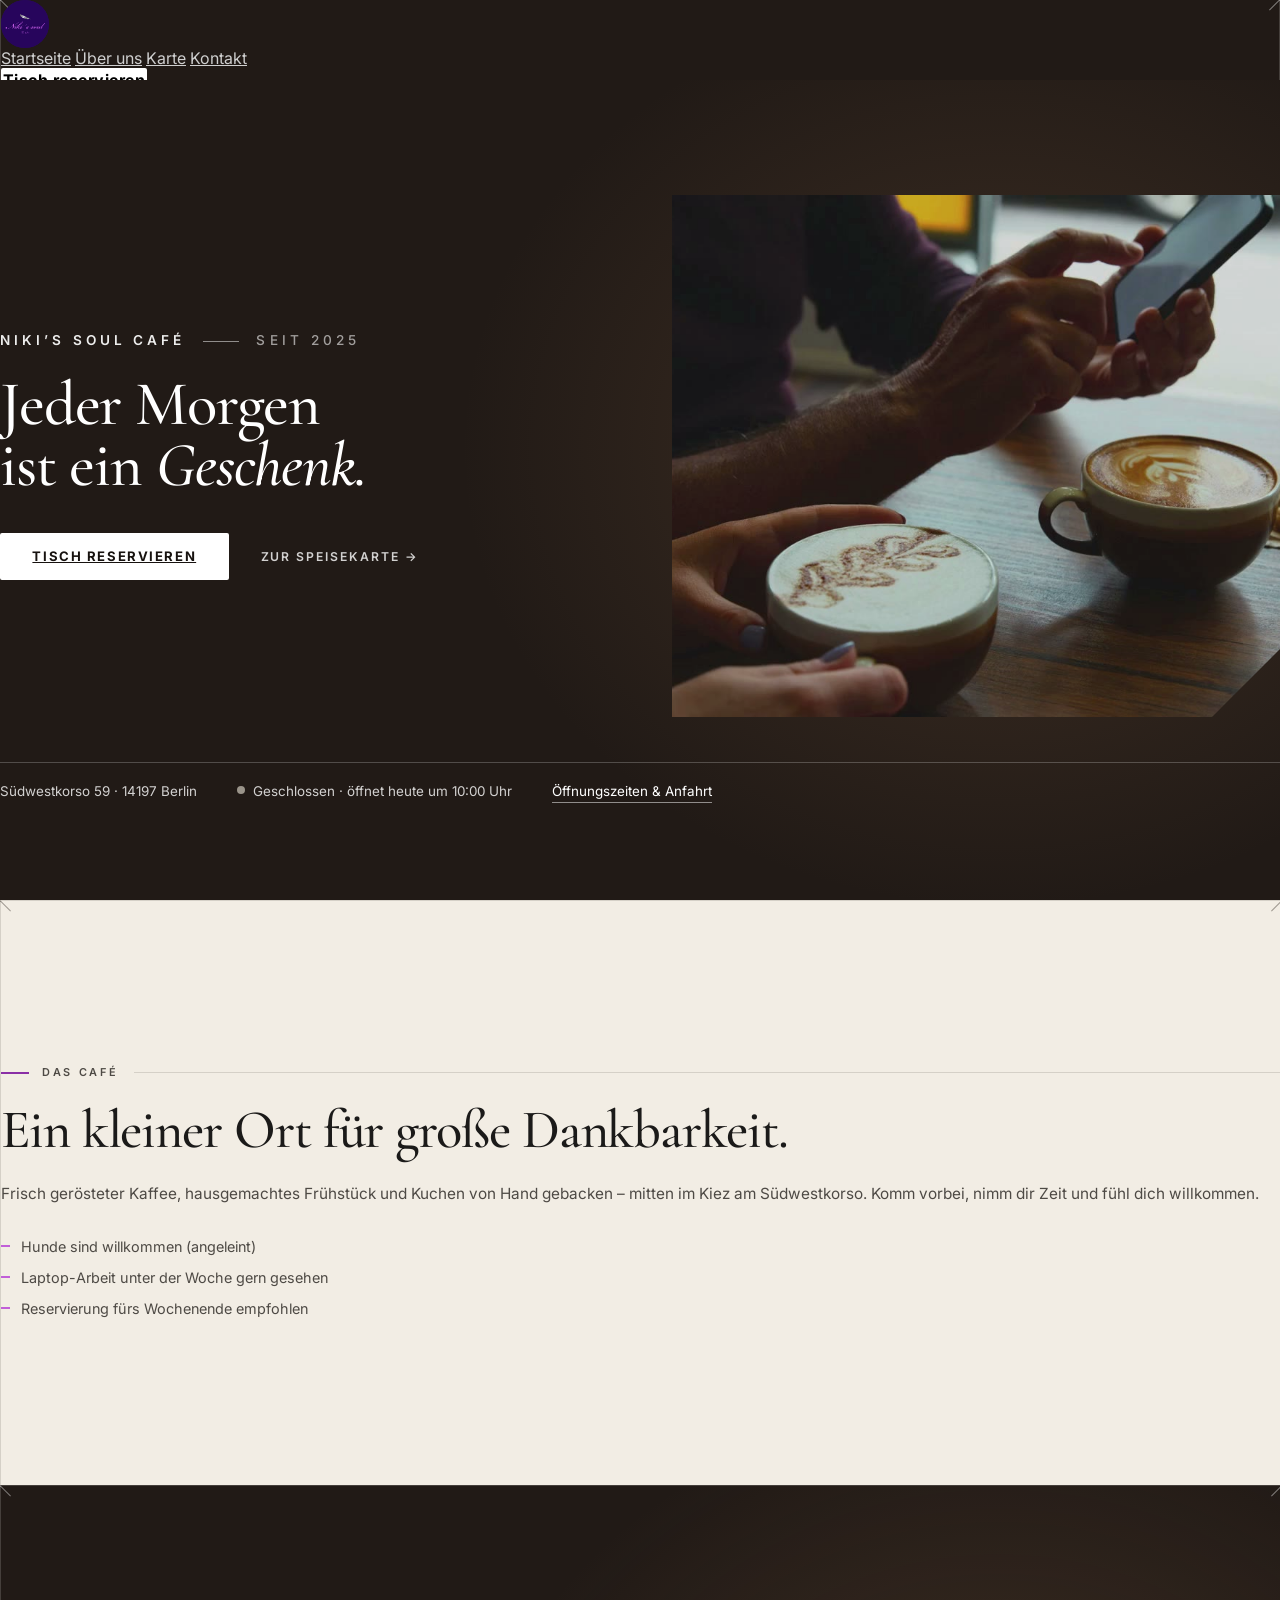
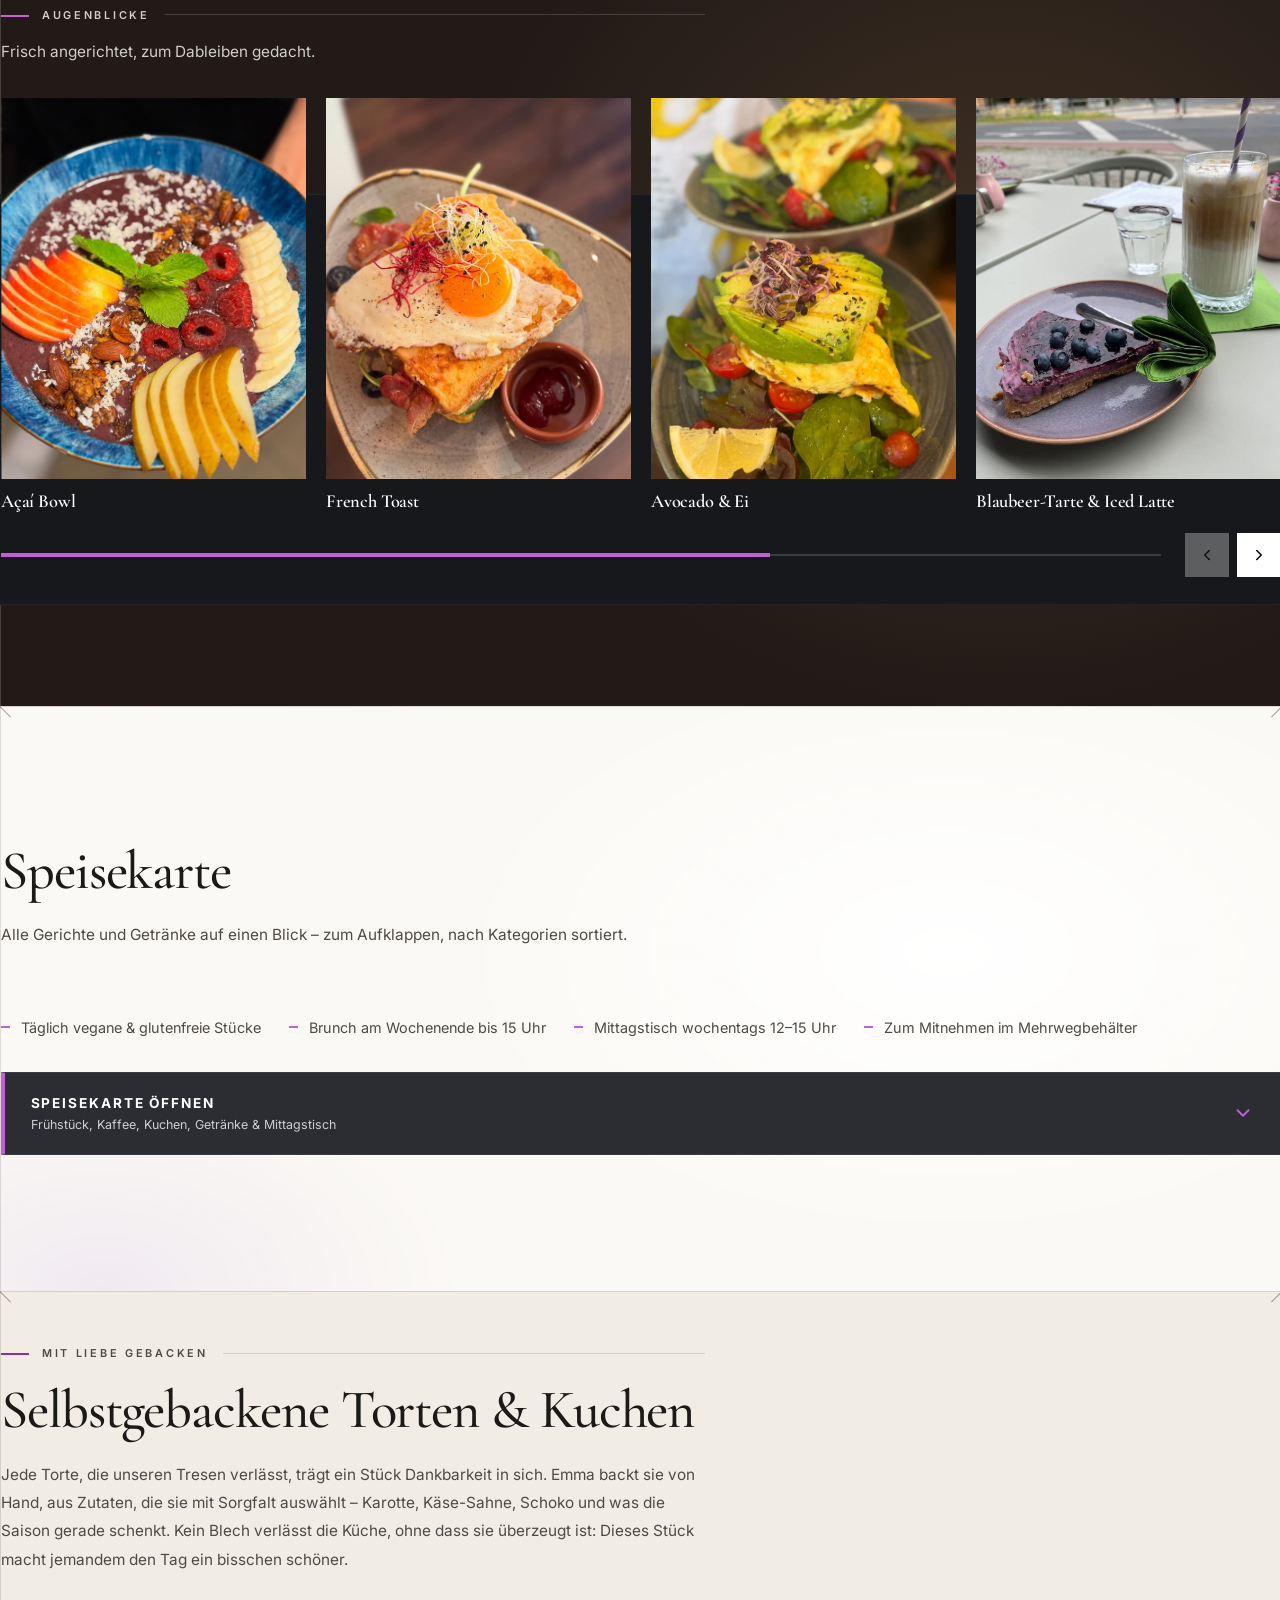
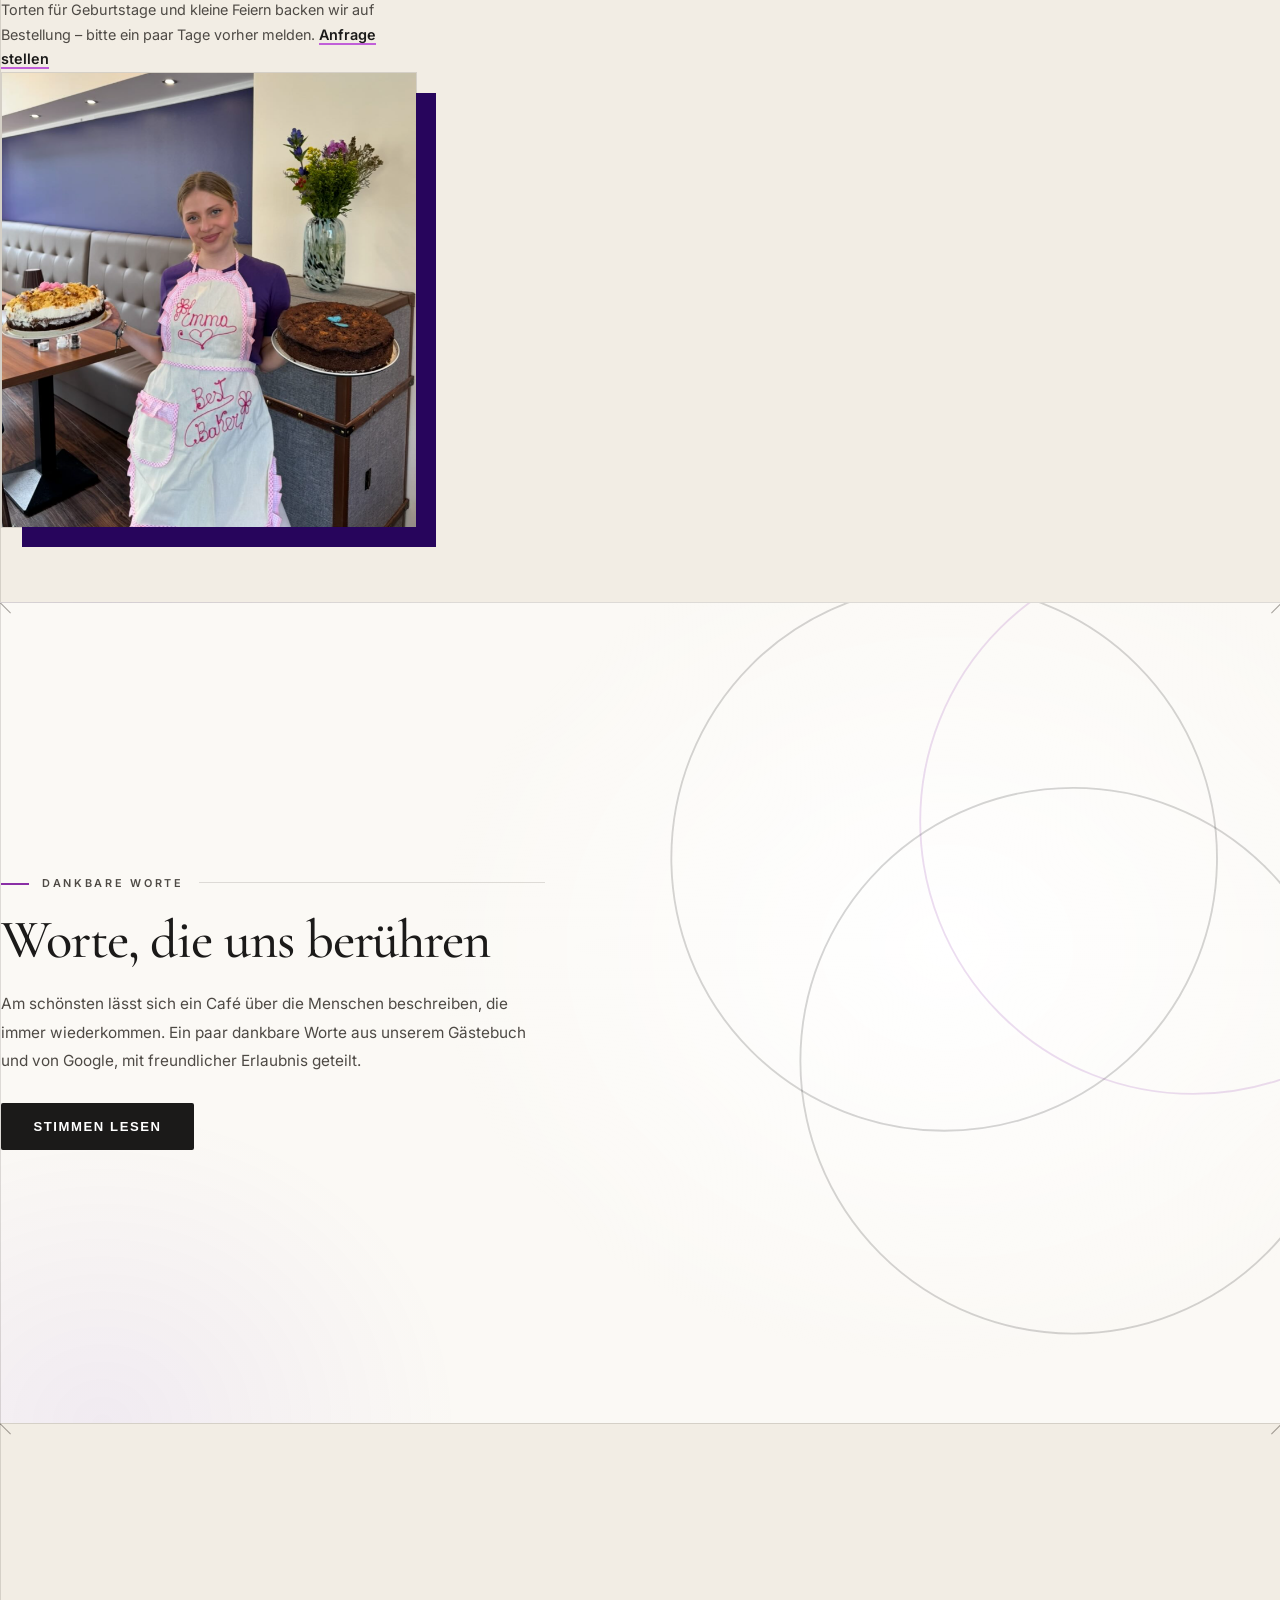
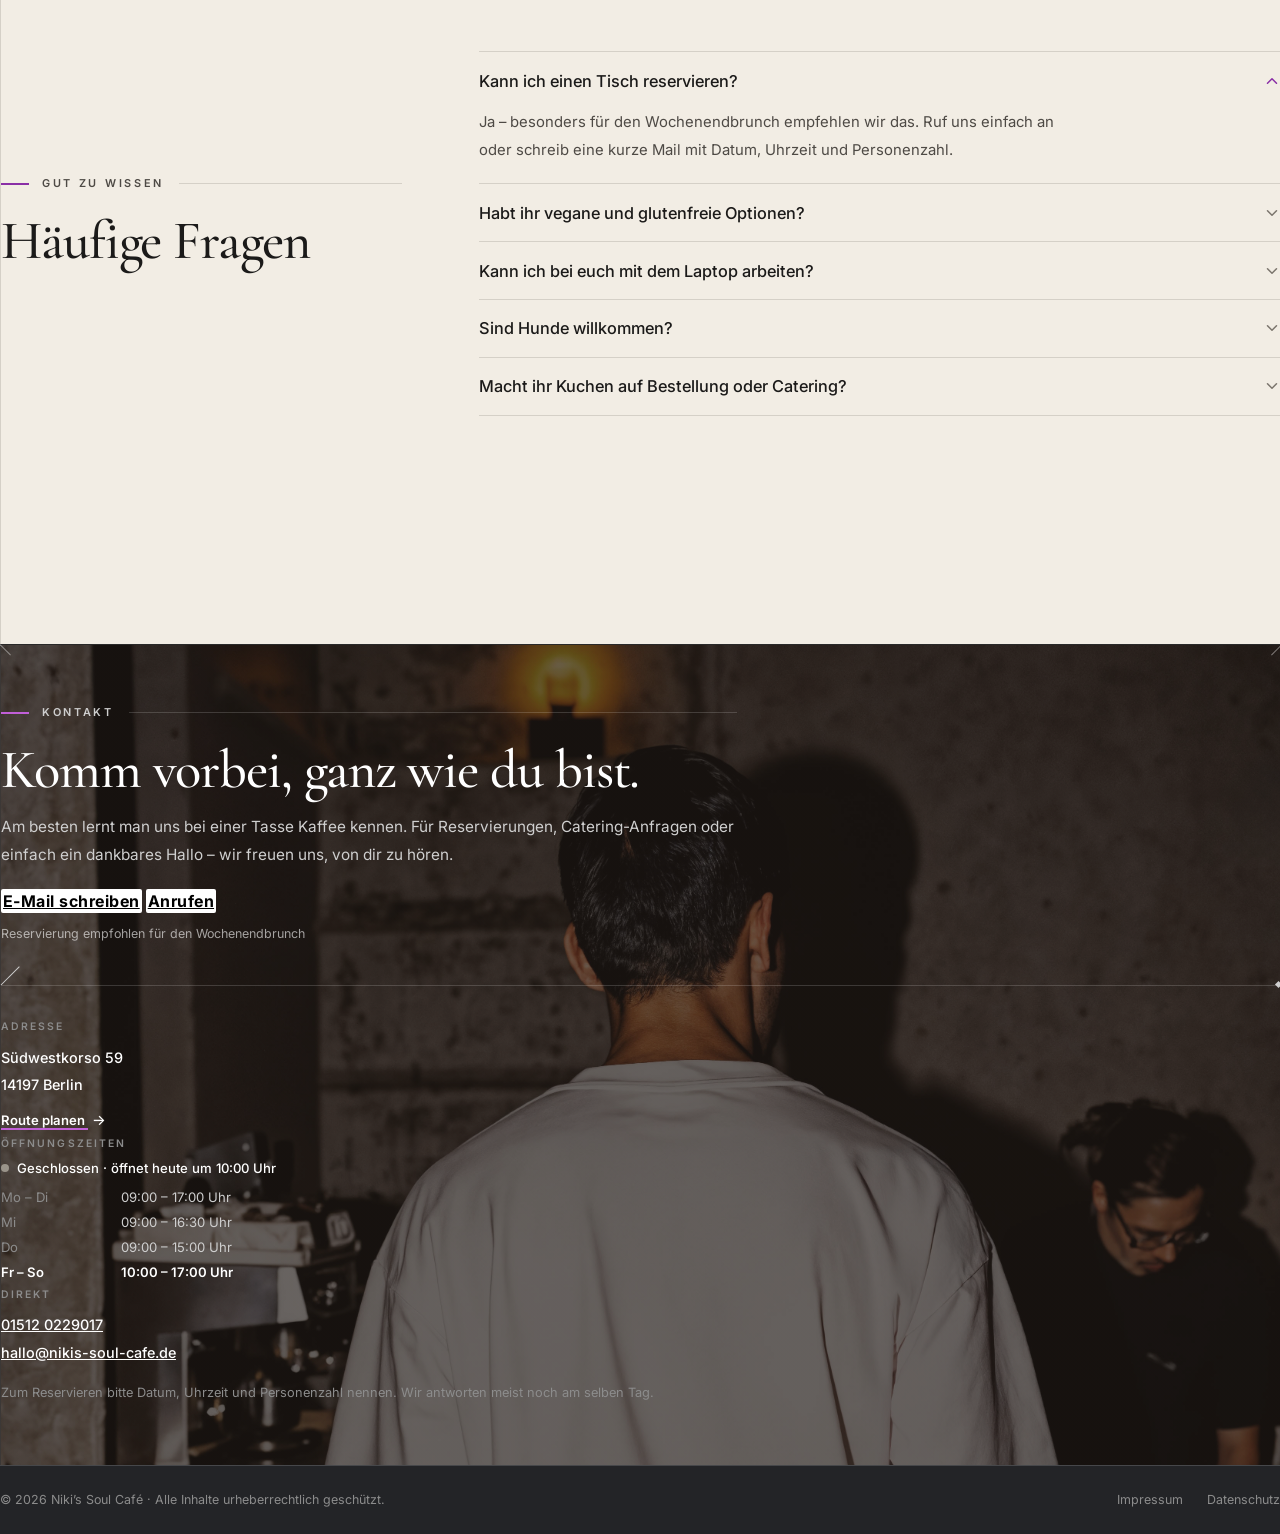
==== commit a35756c2: "Menüunterpunkte entfernen" ====
--- a/index.html
+++ b/index.html
@@ -50,39 +50,8 @@
         <nav class="hidden lg:flex items-center gap-9 text-xs font-semibold tracking-[.1em] uppercase">
           <a href="#" class="py-2 text-stone-500 hover:text-stone-900">Startseite</a>
 
-          <div class="relative group">
-            <button class="inline-flex items-center gap-1.5 py-2 text-stone-500 hover:text-stone-900 uppercase focus:outline-none" aria-haspopup="true" aria-expanded="false">
-              Über uns
-              <svg class="h-3.5 w-3.5" viewBox="0 0 20 20" fill="currentColor">
-                <path fill-rule="evenodd" d="M5.23 7.21a.75.75 0 011.06.02L10 10.94l3.71-3.71a.75.75 0 111.06 1.06l-4.24 4.24a.75.75 0 01-1.06 0L5.21 8.29a.75.75 0 01.02-1.08z" clip-rule="evenodd"/>
-              </svg>
-            </button>
-            <div class="dd">
-              <div class="py-2 normal-case tracking-normal font-medium">
-                <a href="#cafe" class="block px-4 py-2.5 text-sm text-stone-700">Das Café</a>
-                <a href="#eindruecke" class="block px-4 py-2.5 text-sm text-stone-700">Team</a>
-                <a href="#kontakt" class="block px-4 py-2.5 text-sm text-stone-700">Jobs</a>
-              </div>
-            </div>
-          </div>
-
-          <div class="relative group">
-            <button class="inline-flex items-center gap-1.5 py-2 text-stone-500 hover:text-stone-900 uppercase focus:outline-none" aria-haspopup="true" aria-expanded="false">
-              Karte
-              <svg class="h-3.5 w-3.5" viewBox="0 0 20 20" fill="currentColor">
-                <path fill-rule="evenodd" d="M5.23 7.21a.75.75 0 011.06.02L10 10.94l3.71-3.71a.75.75 0 111.06 1.06l-4.24 4.24a.75.75 0 01-1.06 0L5.21 8.29a.75.75 0 01.02-1.08z" clip-rule="evenodd"/>
-              </svg>
-            </button>
-            <div class="dd">
-              <div class="py-2 normal-case tracking-normal font-medium">
-                <a href="#speisekarte" data-menu-tab="kaffee" class="block px-4 py-2.5 text-sm text-stone-700">Kaffee &amp; Espresso</a>
-                <a href="#speisekarte" data-menu-tab="fruehstueck" class="block px-4 py-2.5 text-sm text-stone-700">Frühstück &amp; Brunch</a>
-                <a href="#speisekarte" data-menu-tab="kuchen" class="block px-4 py-2.5 text-sm text-stone-700">Kuchen &amp; Gebäck</a>
-                <a href="#speisekarte" data-menu-tab="getraenke" class="block px-4 py-2.5 text-sm text-stone-700">Kalte Getränke</a>
-                <a href="#speisekarte" data-menu-tab="mittag" class="block px-4 py-2.5 text-sm text-stone-700">Mittagstisch</a>
-              </div>
-            </div>
-          </div>
+          <a href="#cafe" class="py-2 text-stone-500 hover:text-stone-900">Über uns</a>
+          <a href="#speisekarte" class="py-2 text-stone-500 hover:text-stone-900">Karte</a>
 
           <a href="#kontakt" class="py-2 text-stone-500 hover:text-stone-900">Kontakt</a>
         </nav>
@@ -117,27 +86,8 @@
         <nav>
         <a href="#" class="mob-nav-link" onclick="closeMob()">Startseite</a>
 
-        <div class="mob-nav-link" id="mob-about-btn" role="button" tabindex="0">
-          <span>Über uns</span>
-          <svg class="mob-chevron" id="mob-about-chev" viewBox="0 0 12 12"><polyline points="2,4 6,8 10,4"/></svg>
-        </div>
-        <div class="mob-sub hidden" id="mobile-about-menu">
-          <a href="#cafe" onclick="closeMob()">Das Café</a>
-          <a href="#eindruecke" onclick="closeMob()">Team</a>
-          <a href="#kontakt" onclick="closeMob()">Jobs</a>
-        </div>
-
-        <div class="mob-nav-link" id="mob-services-btn" role="button" tabindex="0">
-          <span>Karte</span>
-          <svg class="mob-chevron" id="mob-services-chev" viewBox="0 0 12 12"><polyline points="2,4 6,8 10,4"/></svg>
-        </div>
-        <div class="mob-sub hidden" id="mobile-services-menu">
-          <a href="#speisekarte" data-menu-tab="kaffee" onclick="closeMob()">Kaffee &amp; Espresso</a>
-          <a href="#speisekarte" data-menu-tab="fruehstueck" onclick="closeMob()">Frühstück &amp; Brunch</a>
-          <a href="#speisekarte" data-menu-tab="kuchen" onclick="closeMob()">Kuchen &amp; Gebäck</a>
-          <a href="#speisekarte" data-menu-tab="getraenke" onclick="closeMob()">Kalte Getränke</a>
-          <a href="#speisekarte" data-menu-tab="mittag" onclick="closeMob()">Mittagstisch</a>
-        </div>
+        <a href="#cafe" class="mob-nav-link" onclick="closeMob()">Über uns</a>
+        <a href="#speisekarte" class="mob-nav-link" onclick="closeMob()">Karte</a>
 
         <a href="#kontakt" class="mob-nav-link" onclick="closeMob()">Kontakt</a>
         </nav>
@@ -606,21 +556,6 @@
 
     mobBackdrop.addEventListener('click', closeMob);
 
-    /* ── Mobile Sub-Menüs ── */
-    function setupMobSub(btnId, panelId, chevId) {
-      const btn   = document.getElementById(btnId);
-      const panel = document.getElementById(panelId);
-      const chev  = document.getElementById(chevId);
-      let open = false;
-      btn.addEventListener('click', () => {
-        open = !open;
-        panel.classList.toggle('hidden', !open);
-        if (chev) chev.style.transform = open ? 'rotate(180deg)' : '';
-      });
-    }
-    setupMobSub('mob-about-btn',    'mobile-about-menu',    'mob-about-chev');
-    setupMobSub('mob-services-btn', 'mobile-services-menu', 'mob-services-chev');
-
     /* Scroll-Reveal für Kapitel-Inhalte (inkl. gestaffelter Gruppen) */
     (function revealOnScroll() {
       const els = document.querySelectorAll('.reveal, .reveal-stagger');
--- a/styles.css
+++ b/styles.css
@@ -124,10 +124,10 @@
 
 /* ── Header – feste Größe, dauerhaft einfarbiges UI-Grau, weiße Schrift ── */
 .site-header {
-  background:#232427;
+  background:#211a16;
   backdrop-filter:none; -webkit-backdrop-filter:none;
-  border-top-color:transparent !important;
-  border-bottom-color:var(--edge) !important;
+  border-top:0 !important;
+  border-bottom-color:transparent !important;
 }
 .site-header .h-20 { height:5rem; }
 
@@ -180,8 +180,8 @@
   position:relative; isolation:isolate; overflow:hidden;
   display:flex; align-items:center;
   background:
-    radial-gradient(60% 80% at 78% 45%, rgba(92,58,36,.38) 0%, rgba(92,58,36,0) 70%),
-    #0d0a08;
+    radial-gradient(60% 80% at 78% 45%, rgba(142,103,71,.28) 0%, rgba(142,103,71,0) 70%),
+    #211a16;
   color:#fff;
 }
 @media (min-width:900px) {
@@ -288,8 +288,8 @@
 .eindruecke {
   /* gleicher Hintergrund wie der Hero */
   background:
-    radial-gradient(60% 80% at 78% 45%, rgba(92,58,36,.38) 0%, rgba(92,58,36,0) 70%),
-    #0d0a08;
+    radial-gradient(60% 80% at 78% 45%, rgba(142,103,71,.28) 0%, rgba(142,103,71,0) 70%),
+    #211a16;
 }
 /* Abschnitt kompakter: weniger Luft und Kopf, Bilder unverändert groß */
 #eindruecke > div { padding-top:clamp(2.5rem, 4.5vw, 3.25rem) !important; padding-bottom:clamp(3.25rem, 4.6vw, 3.75rem) !important; }
@@ -302,7 +302,7 @@
 .dish-reel::before {
   content:""; position:absolute; z-index:-1; pointer-events:none;
   top:clamp(3rem, 9vw, 6rem); bottom:-1.75rem; left:-1rem; right:-1rem;
-  background:var(--panel); border-top:2px solid var(--brand); box-shadow:inset 0 0 0 1px rgba(255,255,255,.05);
+  background:var(--panel); border-top:0; box-shadow:inset 0 0 0 1px rgba(255,255,255,.05);
 }
 @media (min-width:860px) { .dish-reel::before { left:-2rem; right:-2rem; } }
 @media (min-width:560px)  { .dish-reel { --per:2.3; } }
@@ -589,7 +589,7 @@
 .hours-row span:first-child { color:var(--ink-faint); min-width:6.5rem; }
 .kontakt-bg {
   background:
-    linear-gradient(rgba(0,0,0,.86), rgba(0,0,0,.86)),
+    linear-gradient(rgba(33,26,22,.68), rgba(33,26,22,.68)),
     url('416782850_11662228.jpg') center 22% / cover no-repeat;
 }
 .info-col .info-note {
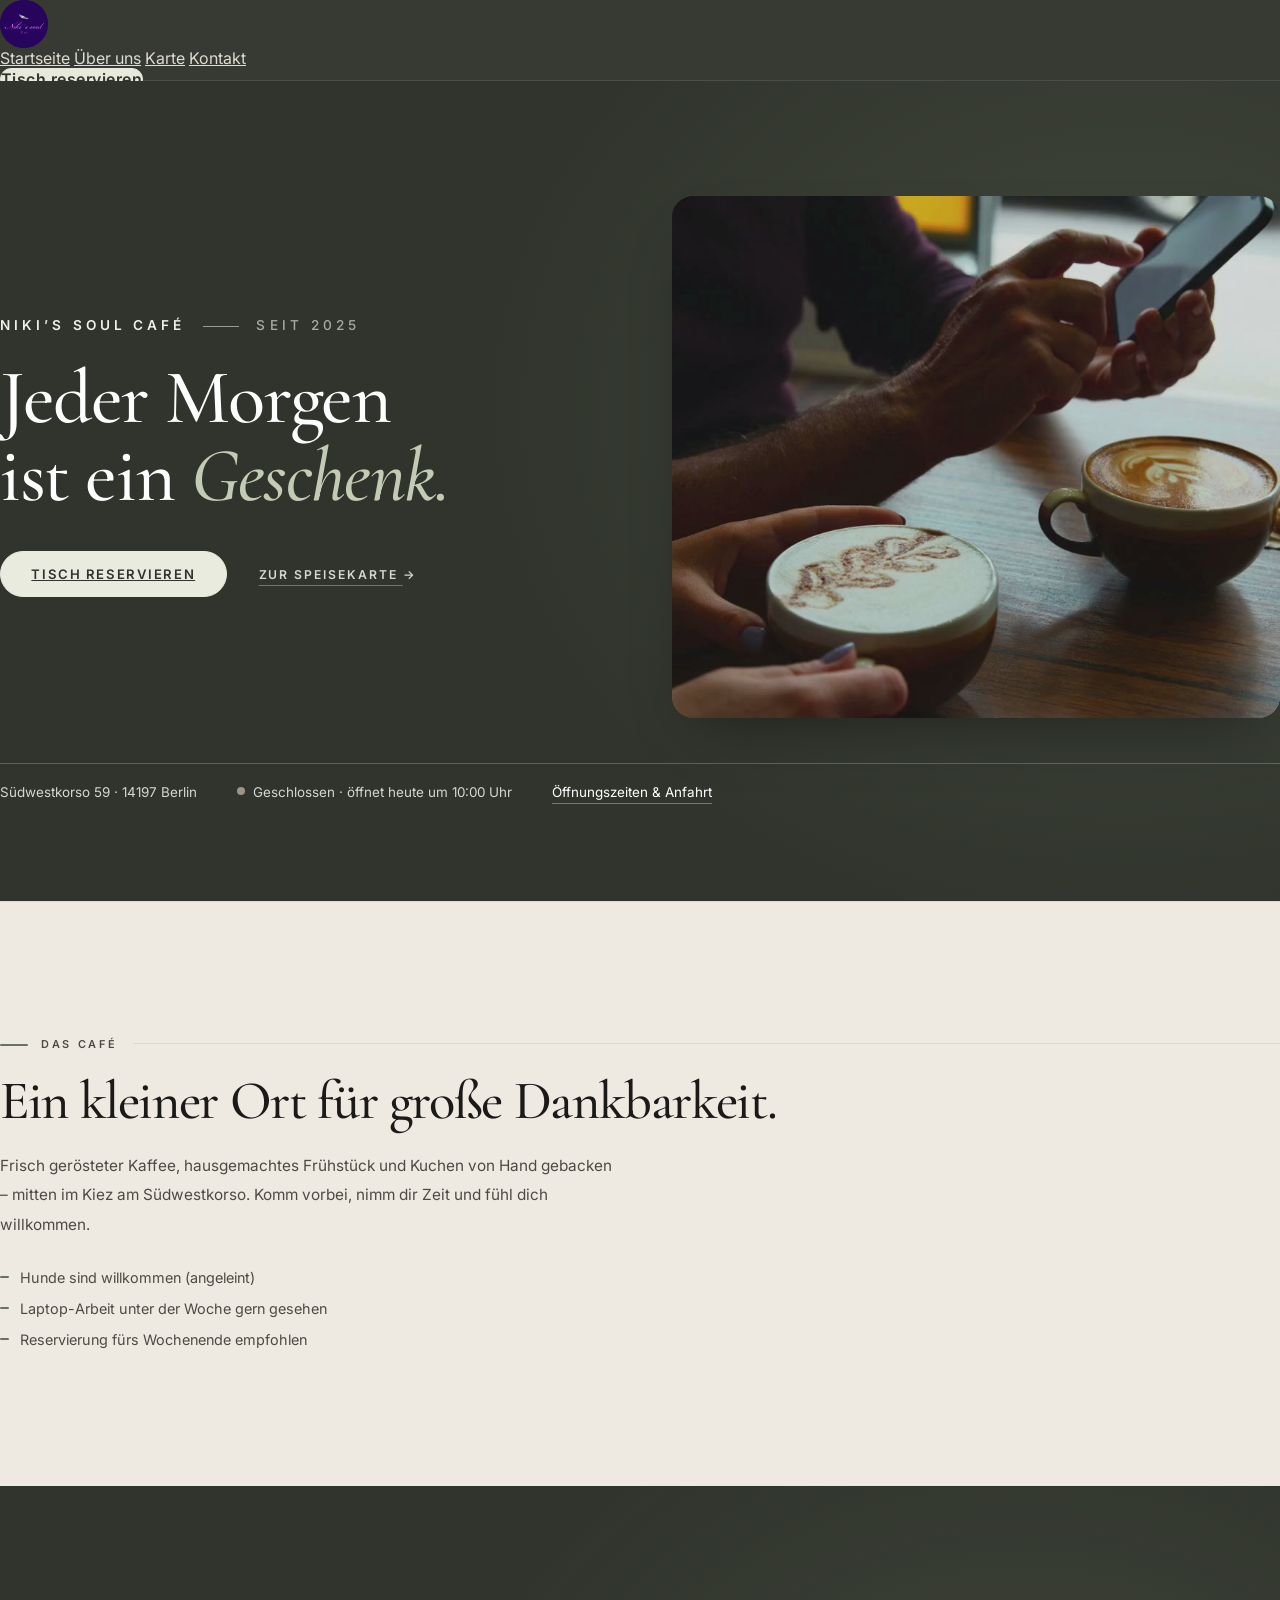
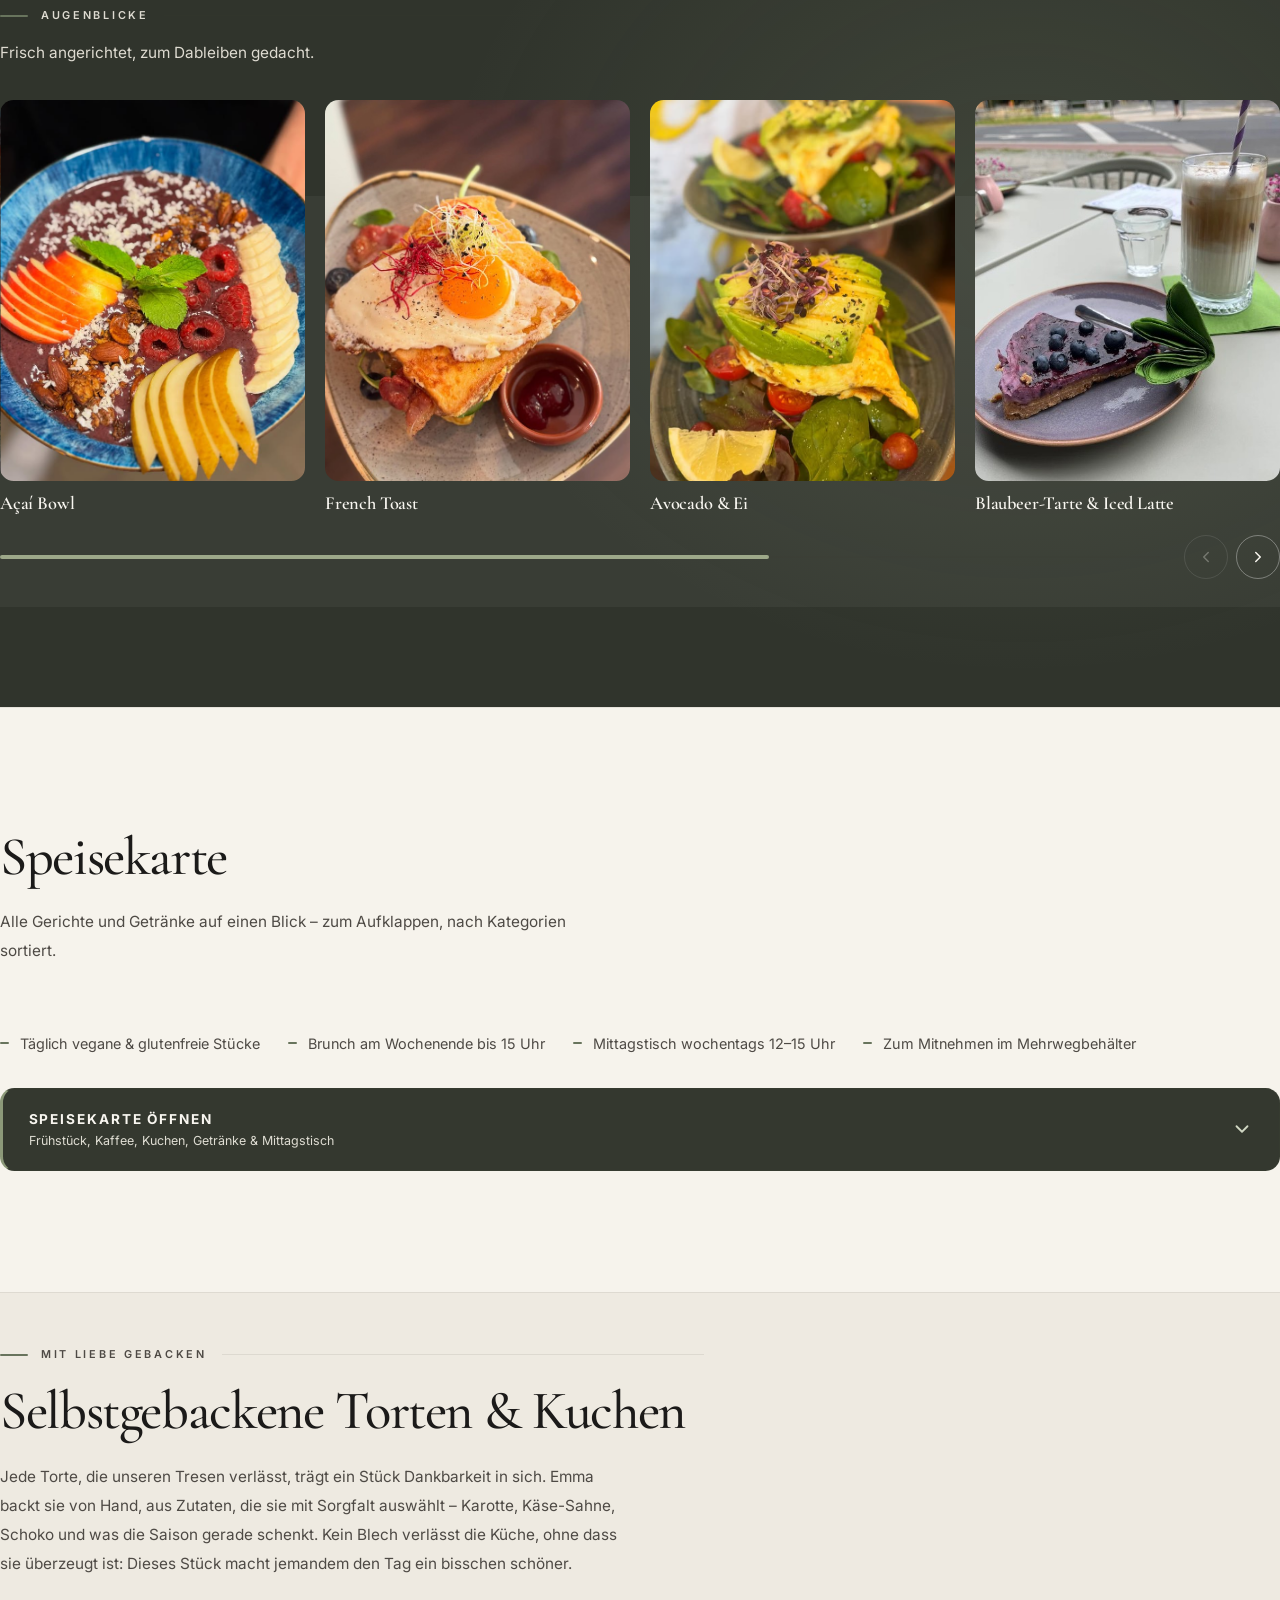
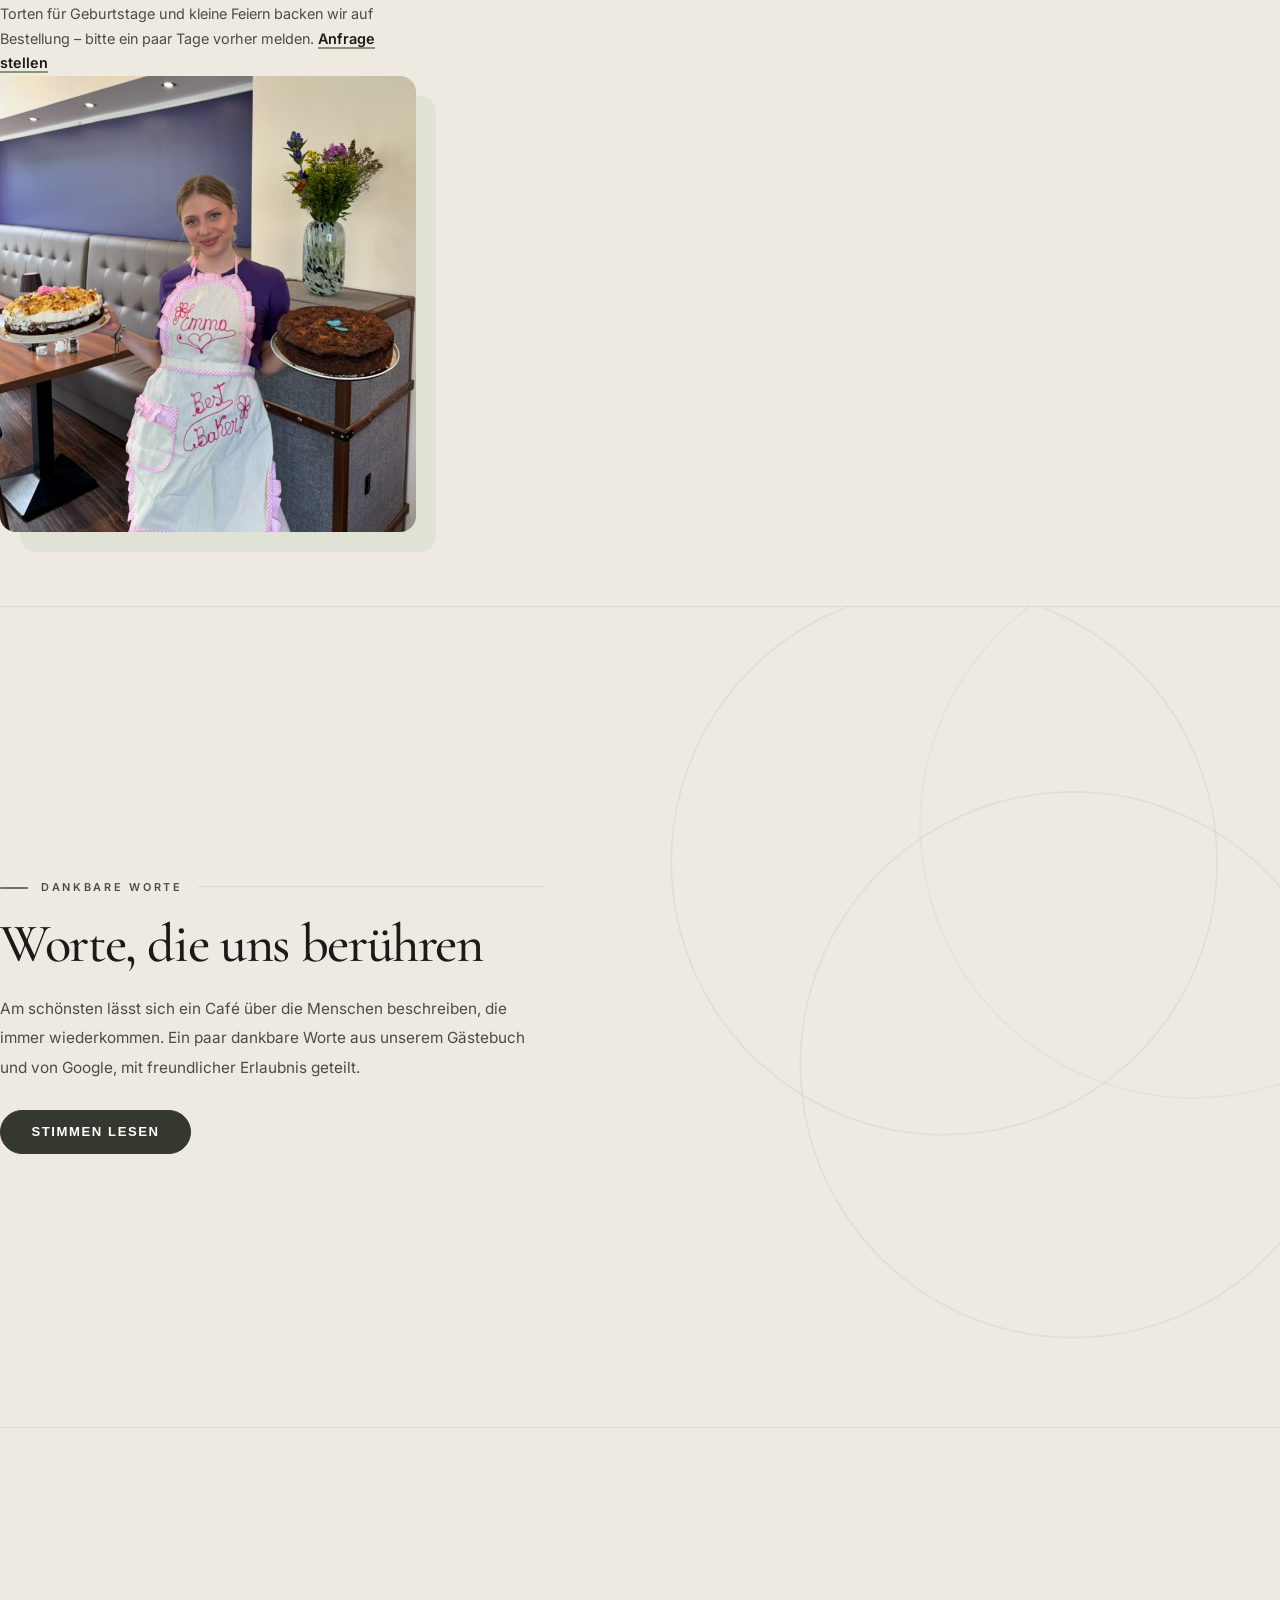
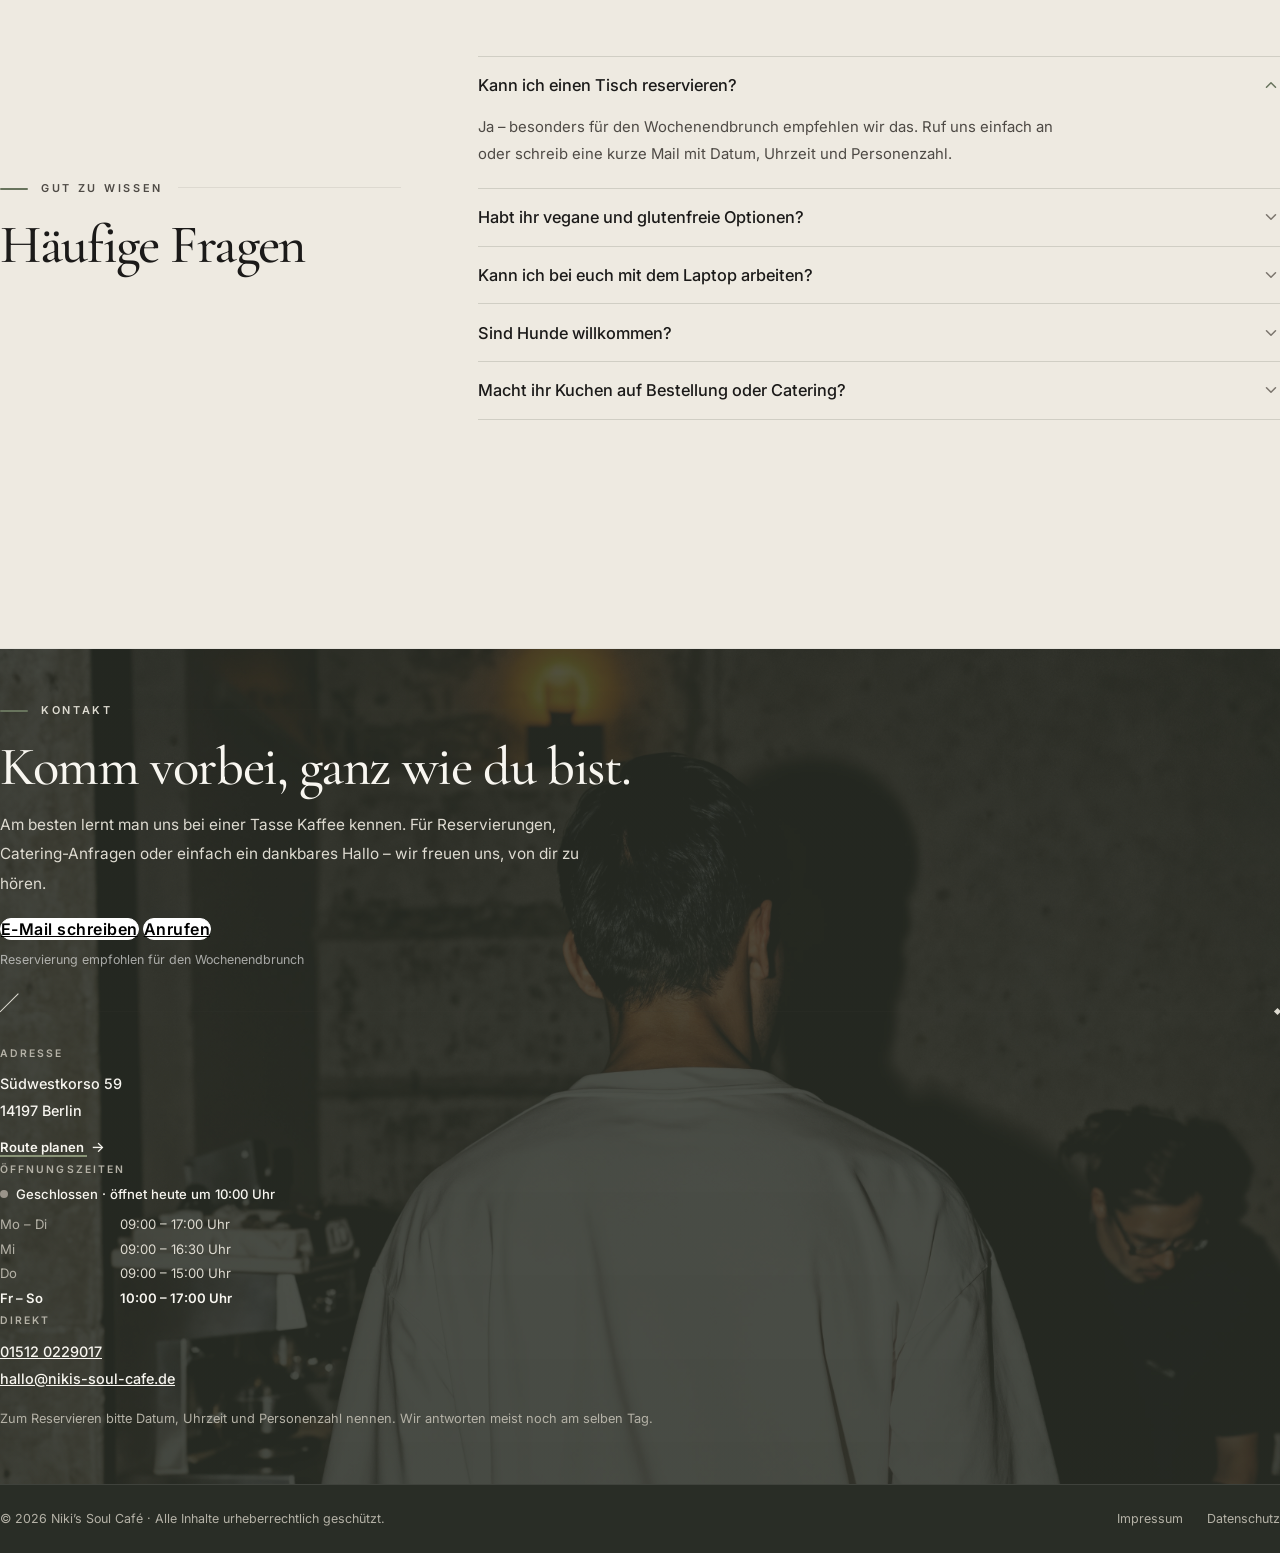
==== commit 64a8c17c: "Café-Seite ruhiger gestalten" ====
--- a/index.html
+++ b/index.html
@@ -3,6 +3,7 @@
 <head>
   <meta charset="UTF-8" />
   <meta name="viewport" content="width=device-width, initial-scale=1.0" />
+  <meta name="theme-color" content="#30342c" />
   <meta name="robots" content="noindex, nofollow" />
   <title>Niki's Soul Café – Frühstück &amp; Brunch in Berlin</title>
   <meta name="description" content="Niki's Soul Café in Berlin – Frühstücks- und Brunchcafé mit frisch gerösteter Kaffee, hausgemachtem Frühstück und Kuchen. Herzlich, unkompliziert, am Südwestkorso." />
--- a/styles.css
+++ b/styles.css
@@ -945,3 +945,141 @@
 .review-controls { display:flex; align-items:center; justify-content:space-between; gap:1rem; margin-top:clamp(1.5rem, 4vw, 2.25rem); padding-top:1.1rem; border-top:1px solid rgba(40,34,26,.14); }
 .review-count { font-size:.78rem; letter-spacing:.14em; color:#7b756d; }
 .review-nav { width:2.5rem; height:2.5rem; padding:0; cursor:pointer; display:flex; align-items:center; justify-content:center; background:none; color:#1b1a19; border:1px solid rgba(40,34,26,.25); }
+
+/* ── Ruhige Café-Farbwelt und weichere Oberflächen ─────────────── */
+:root {
+  --void:#292d26;
+  --surface:#30342c;
+  --surface-2:#3a3e35;
+  --panel:#34382f;
+  --panel-raised:#41463b;
+  --ink:#f8f6f0;
+  --ink-soft:#dedbd1;
+  --ink-faint:#b5b2a7;
+  --brand:#9da889;
+  --brand-bright:#c1c9b0;
+  --brand-ink:#252920;
+  --paper:#f6f3ec;
+  --paper-2:#eeeae1;
+  --graphite:#30342c;
+  --accent-deep:#68745d;
+  --logo-purple:#68745d;
+  --edge:rgba(57,60,49,.14);
+  --edge-strong:rgba(57,60,49,.34);
+  --radius:1.1rem;
+  --shadow-soft:0 24px 64px -42px rgba(41,45,38,.35);
+}
+
+body { background:var(--paper); }
+body::before { background:var(--paper); }
+h1, h2, h3, h4,
+.testimonial-text, .review-slide blockquote { font-family:'Cormorant Garamond',Georgia,serif; }
+::selection { background:#d9dfce; color:#292d26; }
+
+.site-header {
+  background:rgba(46,50,42,.96);
+  border-bottom:1px solid rgba(255,255,255,.1) !important;
+  box-shadow:0 8px 30px rgba(26,29,24,.08);
+}
+.site-header nav > a:hover { box-shadow:inset 0 -1px 0 var(--brand) !important; }
+.site-header .btn-contact-header,
+.btn-primary, .btn-secondary, .btn-secondary-inverse {
+  border-radius:999px !important;
+  border-width:1px;
+  font-weight:600;
+}
+.site-header .btn-contact-header { background:#e7e9dd; color:#30342c; border-color:#e7e9dd; }
+.site-header .btn-contact-header:hover { background:#f5f5ed; border-color:#f5f5ed; }
+
+.hero {
+  background:
+    radial-gradient(70% 90% at 88% 40%, rgba(157,168,137,.17), transparent 72%),
+    #30342c;
+}
+.hero-card {
+  clip-path:none;
+  border-radius:1.35rem;
+  box-shadow:0 28px 60px -28px rgba(0,0,0,.45);
+}
+.hero-card { animation:none; }
+.hero-headline { font-size:clamp(3.25rem, 6vw, 5.5rem); line-height:1.02; }
+.hero-headline em { color:#c4cbb5; }
+.hero .btn-primary { background:#e9ebdf; color:#30342c; border-color:#e9ebdf; }
+.hero .btn-primary:hover { background:#fff; border-color:#fff; }
+.hero-secondary { text-decoration:underline; text-decoration-color:rgba(255,255,255,.32); text-underline-offset:.35rem; }
+.hero-bar a { border-bottom-color:rgba(255,255,255,.35); }
+
+.light { background:var(--paper); }
+.light.tint { background:var(--paper-2); }
+.chapter { border-top-color:rgba(54,59,47,.09); }
+.keyline, .keyline-dark { border-left:0; border-right:0; }
+.keyline::before, .keyline::after, .keyline-dark::before, .keyline-dark::after { display:none; }
+.chapter-meta .eyebrow::before,
+.light .chapter-meta .eyebrow::before { background:var(--accent-deep); border-radius:99px; }
+.chapter-meta::after { opacity:.6; }
+.chapter-title { font-weight:500; letter-spacing:-.025em; }
+.chapter-lead { line-height:1.9; max-width:62ch; }
+.info-list li::before { background:var(--accent-deep); border-radius:99px; }
+.text-link { text-decoration-color:#899477; }
+.baker-frame { border:0; border-radius:1rem; }
+.baker-frame::before { border-radius:1rem; background:#dfe2d5; }
+.baker-frame img, .cafe-photo img { border-radius:1rem; clip-path:none; }
+
+.eindruecke {
+  background:
+    radial-gradient(65% 80% at 80% 40%, rgba(157,168,137,.14), transparent 70%),
+    #30342c;
+}
+.dish-reel::before { background:rgba(255,255,255,.045); border-radius:1.25rem; box-shadow:none; }
+.reel-card img { border-radius:.85rem; }
+.reel-info { border-top:0; padding-top:.8rem; }
+.reel-card-btn:hover .reel-info, .reel-card-btn:focus-visible .reel-info { color:#d5dcc8; }
+.reel-btn { border:1px solid rgba(255,255,255,.34); border-radius:50%; background:transparent; color:#f7f5ee; }
+.reel-btn:hover:not(:disabled) { background:#e7e9dd; border-color:#e7e9dd; color:#30342c; }
+.reel-progress-thumb { background:var(--brand); border-radius:99px; }
+
+.menu-toggle, .menu-panel { --ink:#f8f6f0; --ink-soft:#dfddd3; --ink-faint:#b5b2a7; --edge:rgba(255,255,255,.14); --brand-bright:#c1c9b0; }
+.menu-toggle, .menu-panel { border-radius:.9rem; }
+.menu-toggle { background:#34382f; border:1px solid rgba(63,69,55,.28); border-left:3px solid #8c9979; }
+.menu-toggle:hover, .menu-toggle[aria-expanded="true"] { background:#3d4237; }
+.menu-toggle svg, .menu-tab[aria-selected="true"] { color:#d0d7c3; }
+.menu-panel { overflow:hidden; margin-top:.65rem; background:#30342c; border:1px solid rgba(63,69,55,.24); }
+.menu-tabs { border-color:rgba(255,255,255,.14); }
+.menu-tab { letter-spacing:.1em; }
+.menu-tab[aria-selected="true"] { border-bottom-color:#aab596; }
+.menu-item { border-color:rgba(255,255,255,.14); }
+.menu-item-price, .menu-tag { color:#c1c9b0; border-color:#8c9979; }
+.menu-item-name { color:#f8f6f0; }
+.menu-foot { border-color:rgba(255,255,255,.14); }
+
+.referenzen { background:#eeeae1; }
+.ref-shapes { opacity:.48; }
+.ref-shapes .ring { stroke:#77836a; stroke-opacity:.22; }
+.ref-shapes .ring--gold { stroke:#b9a681; stroke-opacity:.25; }
+.referenzen .review-open { background:#34382f; border-color:#34382f; border-radius:999px !important; }
+.referenzen .review-open:hover { background:#49503f; border-color:#49503f; }
+.faq-item, .faq-item:first-child { border-color:rgba(54,59,47,.16); }
+.faq-item summary:hover, .faq-item[open] .faq-chevron { color:var(--accent-deep); }
+
+.kontakt-bg {
+  background:
+    linear-gradient(rgba(43,47,39,.82), rgba(43,47,39,.86)),
+    url('416782850_11662228.jpg') center 22% / cover no-repeat;
+}
+.chapter--night .chapter-title { color:#f8f6f0; }
+.chapter--night .info-col a:hover { color:#d2d9c4; }
+.site-footer { background:#292d26; border-top-color:rgba(255,255,255,.1) !important; }
+
+.mob-overlay { background:#30342c; }
+.mob-backdrop { background:rgba(28,31,26,.62); }
+.mob-nav-link { border-bottom-color:rgba(255,255,255,.14); }
+
+@media (max-width:899px) {
+  .hero-inner { gap:1.65rem; padding-top:2.5rem; padding-bottom:2.5rem; }
+  .hero-headline { font-size:clamp(3.15rem, 11vw, 4.4rem); }
+  .hero-card { border-radius:1rem; }
+  .chapter-head { margin-bottom:2.5rem; }
+}
+@media (prefers-reduced-motion:reduce) {
+  .hero-card { animation:none; }
+}
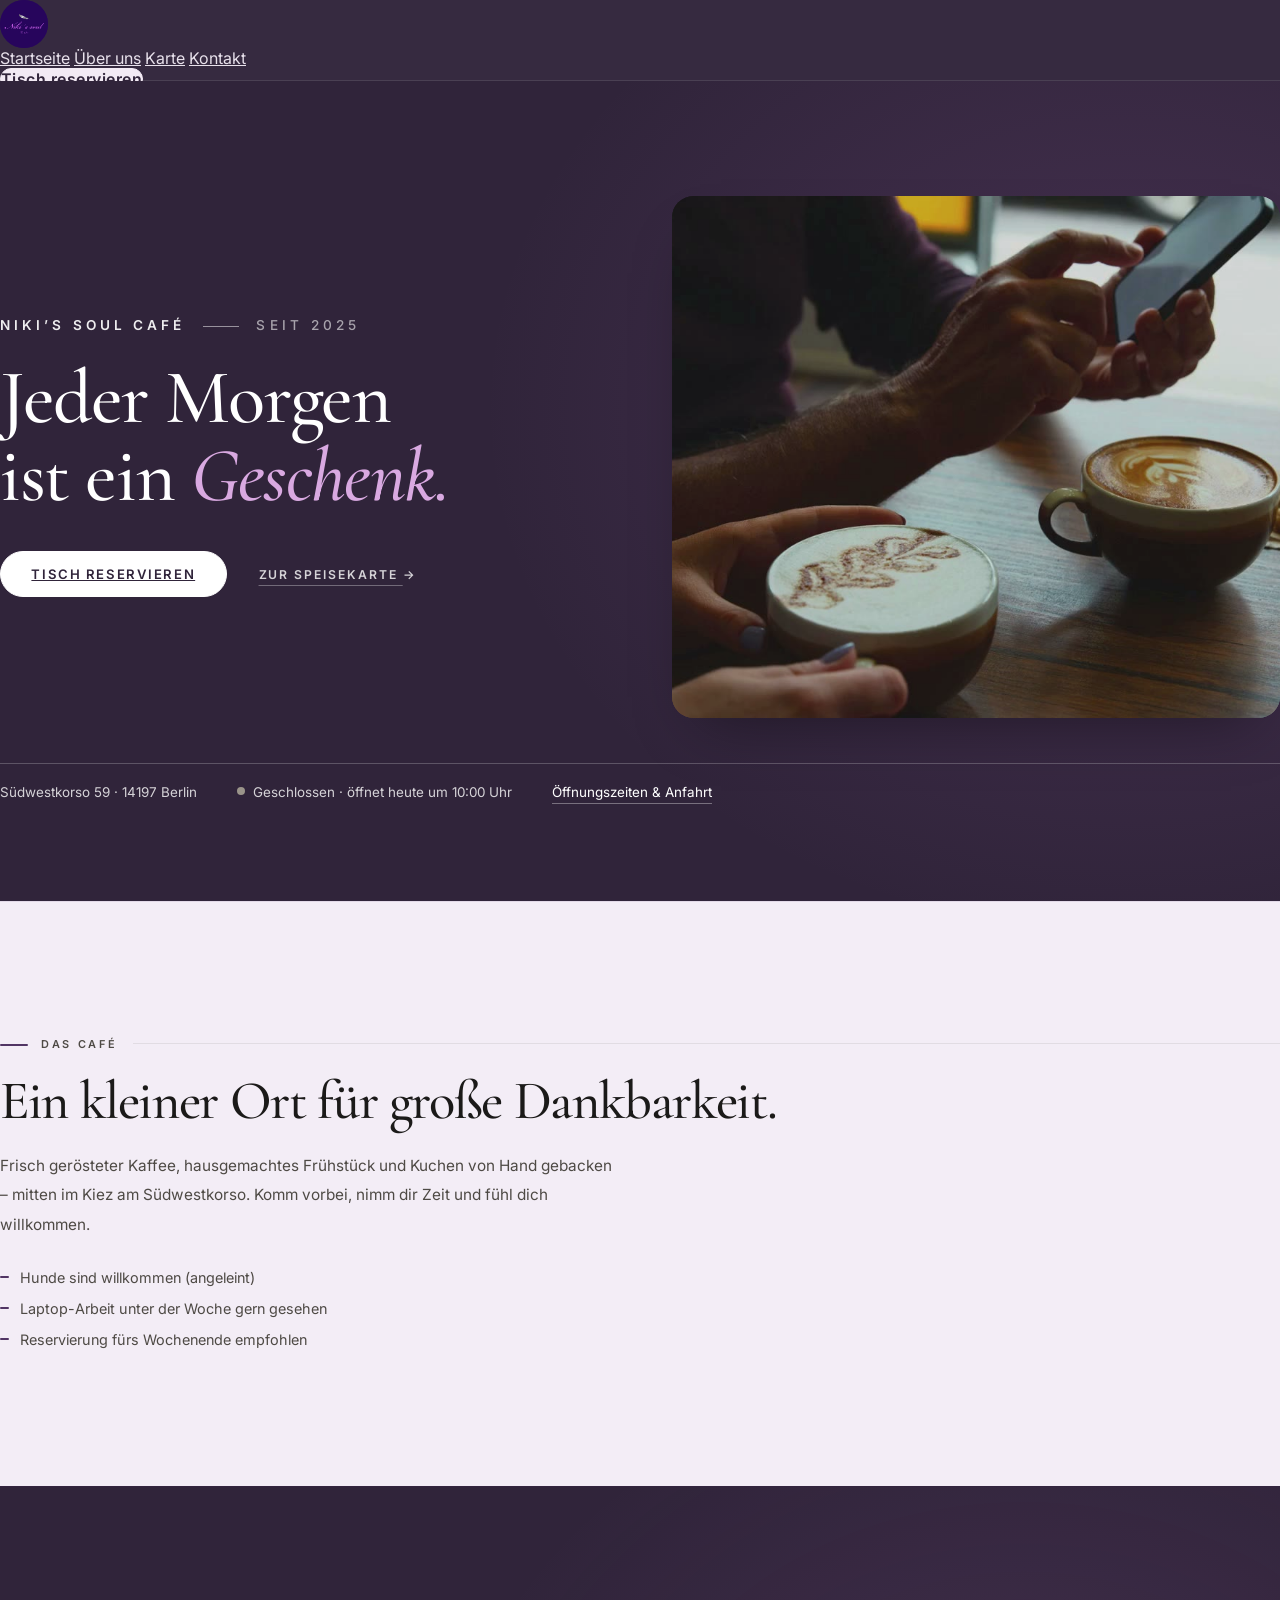
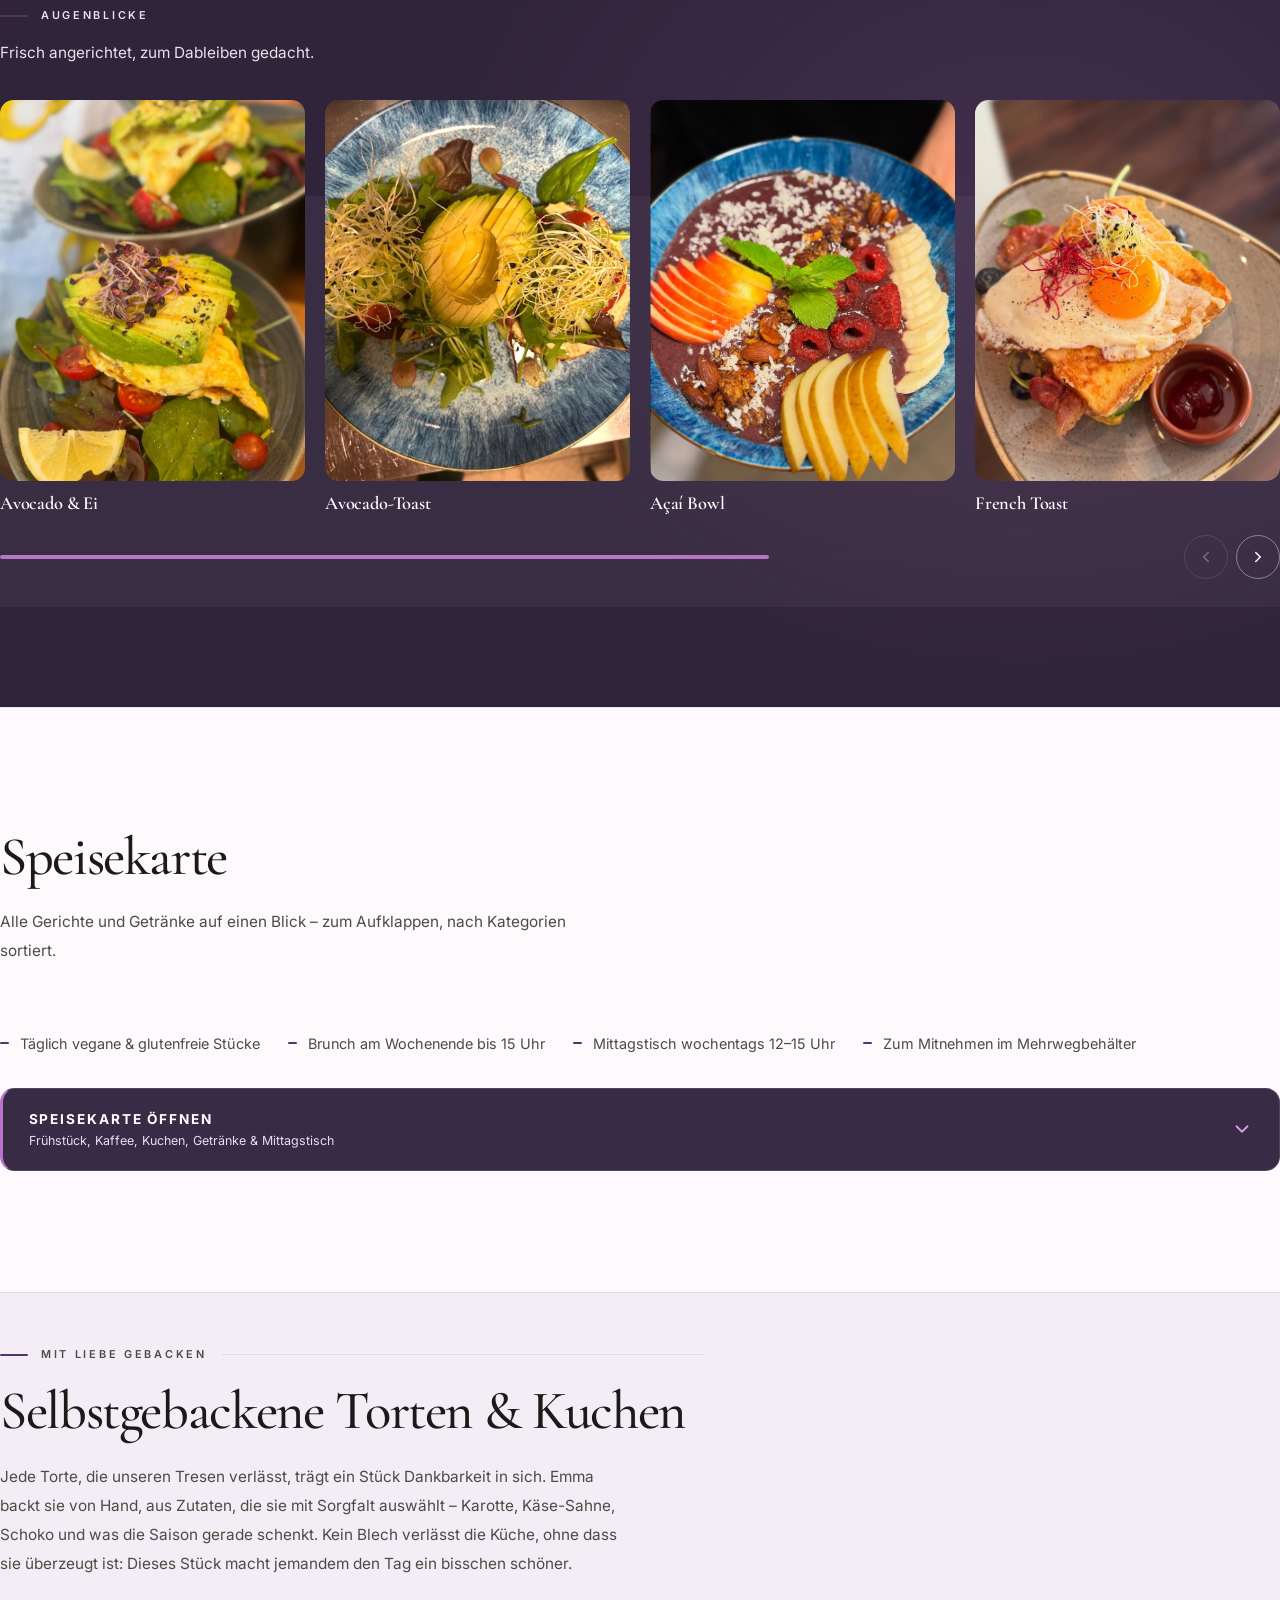
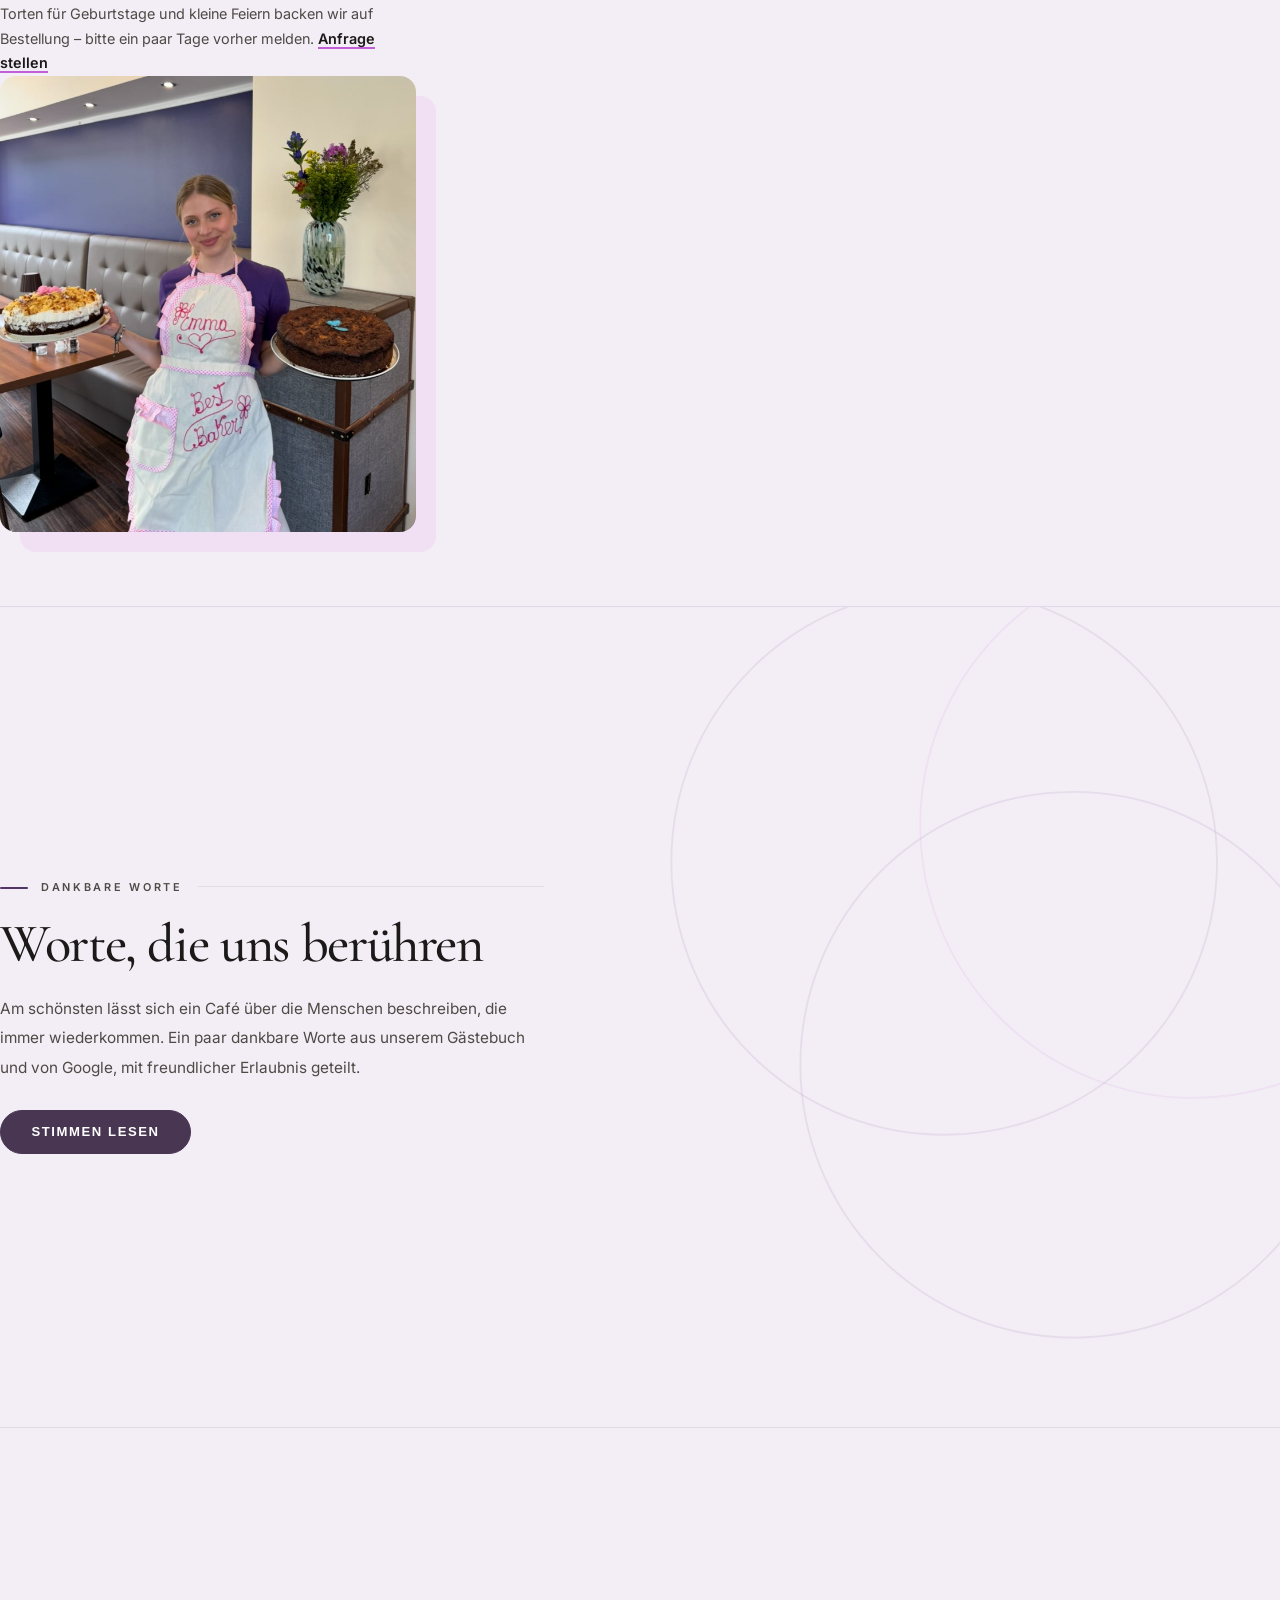
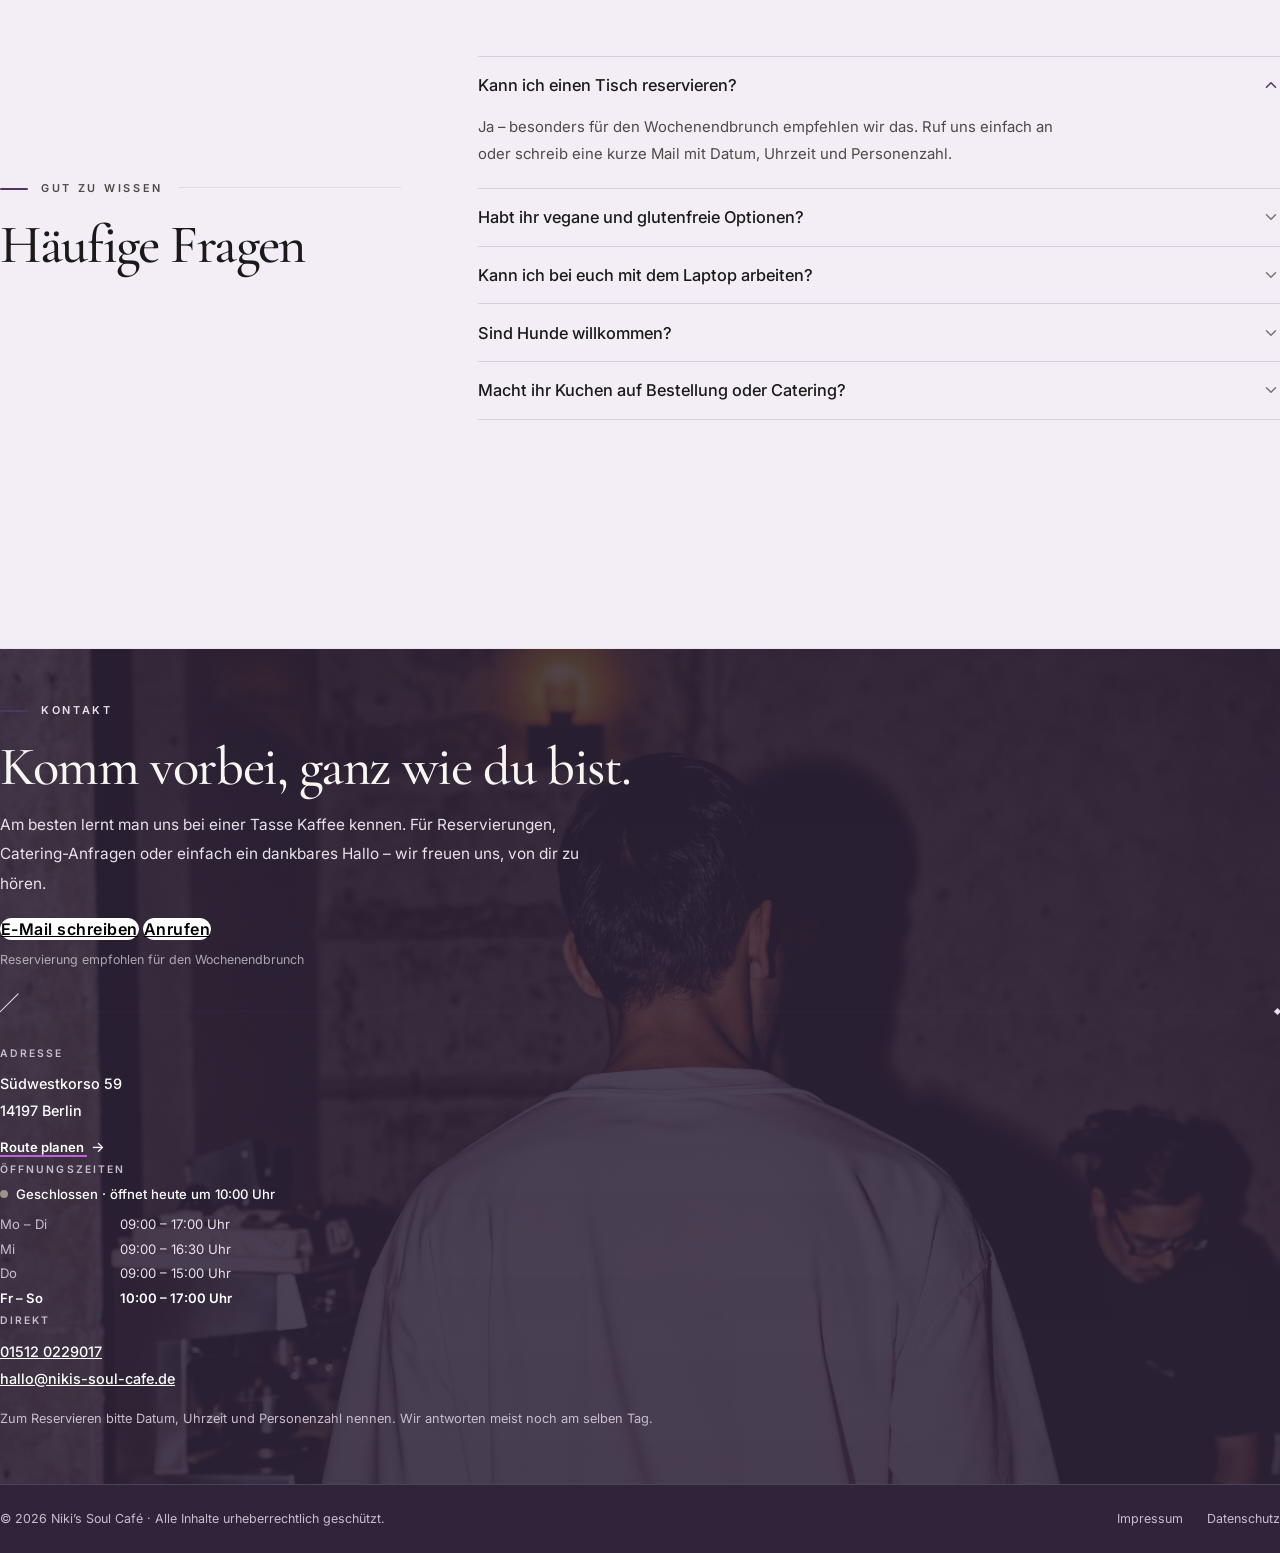
==== commit 79258868: "Avocado-Gerichte in Bilderstrecke voranstellen" ====
--- a/index.html
+++ b/index.html
@@ -171,6 +171,22 @@
 
         <ul class="reel-track" tabindex="0" role="region" aria-roledescription="Karussell" aria-label="Bilder aus dem Café">
           <li class="reel-card">
+            <button class="reel-card-btn" type="button" aria-label="Avocado &amp; Ei in Großansicht öffnen" data-note="Einfach, ehrlich, genau richtig.">
+              <img src="Screenshot3.png" alt="Avocado, Ei und Blattsalat mit Kirschtomaten und Zitrone" loading="lazy" />
+              <div class="reel-info">
+                <h3>Avocado &amp; Ei</h3>
+              </div>
+            </button>
+          </li>
+          <li class="reel-card">
+            <button class="reel-card-btn" type="button" aria-label="Avocado-Toast in Großansicht öffnen" data-note="Frisch, wie jeder neue Morgen.">
+              <img src="Speise11.png" alt="Avocado-Toast mit Sprossen, Blattsalat und Kirschtomaten auf blau glasiertem Teller" loading="lazy" />
+              <div class="reel-info">
+                <h3>Avocado-Toast</h3>
+              </div>
+            </button>
+          </li>
+          <li class="reel-card">
             <button class="reel-card-btn" type="button" aria-label="Açaí Bowl in Großansicht öffnen" data-note="Der Start in einen dankbaren Tag.">
               <img src="Screenshot1.png" alt="Açaí Bowl mit Beeren, Banane, Apfel und Granola" loading="eager" />
               <div class="reel-info">
@@ -187,26 +203,10 @@
             </button>
           </li>
           <li class="reel-card">
-            <button class="reel-card-btn" type="button" aria-label="Avocado &amp; Ei in Großansicht öffnen" data-note="Einfach, ehrlich, genau richtig.">
-              <img src="Screenshot3.png" alt="Avocado, Ei und Blattsalat mit Kirschtomaten und Zitrone" loading="lazy" />
-              <div class="reel-info">
-                <h3>Avocado &amp; Ei</h3>
-              </div>
-            </button>
-          </li>
-          <li class="reel-card">
             <button class="reel-card-btn" type="button" aria-label="Blaubeer-Tarte &amp; Iced Latte in Großansicht öffnen" data-note="Eine kleine Pause, ganz bewusst genossen.">
               <img src="Speise10.jpg" alt="Blaubeer-Tarte und Iced Latte auf dem Tisch vor dem Café" loading="lazy" />
               <div class="reel-info">
                 <h3>Blaubeer-Tarte &amp; Iced Latte</h3>
-              </div>
-            </button>
-          </li>
-          <li class="reel-card">
-            <button class="reel-card-btn" type="button" aria-label="Avocado-Toast in Großansicht öffnen" data-note="Frisch, wie jeder neue Morgen.">
-              <img src="Speise11.png" alt="Avocado-Toast mit Sprossen, Blattsalat und Kirschtomaten auf blau glasiertem Teller" loading="lazy" />
-              <div class="reel-info">
-                <h3>Avocado-Toast</h3>
               </div>
             </button>
           </li>
--- a/styles.css
+++ b/styles.css
@@ -71,8 +71,9 @@
 }
 h1,h2,h3,h4 { font-family:'Cormorant Garamond','Roboto Slab',serif; letter-spacing:-0.01em; }
 a { transition: color .15s, background-color .15s, border-color .15s; }
-/* Mobilmenü: keinerlei Animation */
-.mob-overlay, .mob-overlay *, .mob-backdrop, #mob-btn * { transition:none !important; animation:none !important; }
+@media (prefers-reduced-motion:reduce) {
+  .mob-overlay, .mob-overlay *, .mob-backdrop, #mob-btn * { transition:none !important; animation:none !important; }
+}
 ::selection { background:var(--brand); color:var(--brand-ink); }
 
 /* Helle Kapitel (Weiß): dieselben Bausteine, nur die Tokens kippen.
@@ -647,17 +648,30 @@
   background:var(--surface);
   border-left:1px solid var(--edge);
   transform:translateX(100%);
-    display:flex; flex-direction:column;
-}
-.mob-overlay.open { transform:translateX(0); }
+  opacity:.98;
+  visibility:hidden;
+  pointer-events:none;
+  display:flex; flex-direction:column;
+  transition:transform .68s cubic-bezier(.22,1,.36,1), opacity .36s ease, visibility 0s linear .68s;
+}
+.mob-overlay.open {
+  transform:translateX(0);
+  opacity:1;
+  visibility:visible;
+  pointer-events:auto;
+  transition:transform .68s cubic-bezier(.22,1,.36,1), opacity .36s ease, visibility 0s;
+}
 
 .mob-backdrop {
   position:fixed; inset:0; z-index:199;
-  background:rgba(0,0,0,.7);
-  opacity:0; pointer-events:none;
-  transition:opacity .3s ease;
-}
-.mob-backdrop.open { opacity:1; pointer-events:auto; }
+  background:rgba(0,0,0,.54);
+  opacity:0; visibility:hidden; pointer-events:none;
+  transition:opacity .42s ease, visibility 0s linear .42s;
+}
+.mob-backdrop.open {
+  opacity:1; visibility:visible; pointer-events:auto;
+  transition:opacity .42s ease, visibility 0s;
+}
 
 .mob-inner {
   display:flex; flex-direction:column; justify-content:space-between;
@@ -681,7 +695,10 @@
   font-size:1.05rem; font-weight:500; color:var(--ink);
   padding:.9rem 0; border-bottom:1px solid var(--edge);
   cursor:pointer; text-decoration:none;
-}
+  transition:color .25s ease, border-color .25s ease, transform .32s cubic-bezier(.22,1,.36,1);
+}
+.mob-nav-link:hover { color:var(--brand-bright); border-bottom-color:rgba(212,160,222,.42); transform:translateX(4px); }
+.mob-nav-link:focus-visible { outline:2px solid var(--brand-bright); outline-offset:4px; }
 
 .mob-chevron {
   width:16px; height:16px; stroke:var(--ink-faint);
@@ -709,6 +726,28 @@
 .mob-footer .mob-email {
   font-size:.85rem; color:var(--ink-soft);
   font-family:'Inter',sans-serif; text-decoration:none;
+}
+
+.mob-overlay.open .mob-inner > div:first-child > .mob-eyebrow {
+  animation:mobile-menu-item-in .64s cubic-bezier(.22,1,.36,1) both;
+  animation-delay:80ms;
+}
+.mob-overlay.open .mob-nav-link {
+  animation:mobile-menu-item-in .64s cubic-bezier(.22,1,.36,1) both;
+}
+.mob-overlay.open .mob-nav-link:nth-child(1) { animation-delay:150ms; }
+.mob-overlay.open .mob-nav-link:nth-child(2) { animation-delay:225ms; }
+.mob-overlay.open .mob-nav-link:nth-child(3) { animation-delay:300ms; }
+.mob-overlay.open .mob-nav-link:nth-child(4) { animation-delay:375ms; }
+.mob-overlay.open .mob-footer > * {
+  animation:mobile-menu-item-in .64s cubic-bezier(.22,1,.36,1) both;
+}
+.mob-overlay.open .mob-footer > *:nth-child(1) { animation-delay:440ms; }
+.mob-overlay.open .mob-footer > *:nth-child(2) { animation-delay:510ms; }
+.mob-overlay.open .mob-footer > *:nth-child(3) { animation-delay:580ms; }
+@keyframes mobile-menu-item-in {
+  from { opacity:0; transform:translate3d(0, 12px, 0) scale(.985); }
+  to { opacity:1; transform:translate3d(0, 0, 0) scale(1); }
 }
 
 /* Hamburger → X */
@@ -717,9 +756,11 @@
   background:var(--ink); border-radius:0;
   transform-origin:center;
 }
-#mob-btn { display:flex; flex-direction:column; gap:5px; padding:.35rem; background:none; border:none; cursor:pointer; }
+#mob-btn { display:flex; flex-direction:column; align-items:center; justify-content:center; gap:5px; width:48px; height:48px; padding:0; flex:none; background:none; border:none; cursor:pointer; border-radius:50%; transition:background-color .3s ease; }
+#mob-btn:hover { background:rgba(255,255,255,.08); }
+#mob-btn .icon-bar { transition:transform .56s cubic-bezier(.22,1,.36,1), opacity .24s ease; }
 #mob-btn.open .bar-1 { transform:translateY(6.5px) rotate(45deg); }
-#mob-btn.open .bar-2 { opacity:0; }
+#mob-btn.open .bar-2 { opacity:0; transform:scaleX(.15); }
 #mob-btn.open .bar-3 { transform:translateY(-6.5px) rotate(-45deg); }
 
 /* Anchor-Offset */
@@ -948,53 +989,54 @@
 
 /* ── Ruhige Café-Farbwelt und weichere Oberflächen ─────────────── */
 :root {
-  --void:#292d26;
-  --surface:#30342c;
-  --surface-2:#3a3e35;
-  --panel:#34382f;
-  --panel-raised:#41463b;
-  --ink:#f8f6f0;
-  --ink-soft:#dedbd1;
-  --ink-faint:#b5b2a7;
-  --brand:#9da889;
-  --brand-bright:#c1c9b0;
-  --brand-ink:#252920;
-  --paper:#f6f3ec;
-  --paper-2:#eeeae1;
-  --graphite:#30342c;
-  --accent-deep:#68745d;
-  --logo-purple:#68745d;
-  --edge:rgba(57,60,49,.14);
-  --edge-strong:rgba(57,60,49,.34);
+  --void:#30243a;
+  --surface:#382b45;
+  --surface-2:#44334f;
+  --panel:#382b45;
+  --panel-raised:#4b3856;
+  --ink:#ffffff;
+  --ink-soft:#e8e1eb;
+  --ink-faint:#c8bdce;
+  --brand:#b875c7;
+  --brand-bright:#d4a0de;
+  --logo-pink:#c15fd8;
+  --brand-ink:#30243a;
+  --paper:#fcfafc;
+  --paper-2:#f3edf6;
+  --graphite:#30243a;
+  --accent-deep:#513564;
+  --logo-purple:#27055c;
+  --edge:rgba(81,53,100,.13);
+  --edge-strong:rgba(81,53,100,.3);
   --radius:1.1rem;
-  --shadow-soft:0 24px 64px -42px rgba(41,45,38,.35);
+  --shadow-soft:0 24px 64px -42px rgba(48,36,58,.28);
 }
 
 body { background:var(--paper); }
 body::before { background:var(--paper); }
 h1, h2, h3, h4,
 .testimonial-text, .review-slide blockquote { font-family:'Cormorant Garamond',Georgia,serif; }
-::selection { background:#d9dfce; color:#292d26; }
+::selection { background:#d4a0de; color:#30243a; }
 
 .site-header {
-  background:rgba(46,50,42,.96);
+  background:rgba(48,36,58,.97);
   border-bottom:1px solid rgba(255,255,255,.1) !important;
-  box-shadow:0 8px 30px rgba(26,29,24,.08);
-}
-.site-header nav > a:hover { box-shadow:inset 0 -1px 0 var(--brand) !important; }
+  box-shadow:0 8px 30px rgba(26,9,45,.16);
+}
+.site-header nav > a:hover { box-shadow:inset 0 -1px 0 var(--brand-bright) !important; }
 .site-header .btn-contact-header,
 .btn-primary, .btn-secondary, .btn-secondary-inverse {
   border-radius:999px !important;
   border-width:1px;
   font-weight:600;
 }
-.site-header .btn-contact-header { background:#e7e9dd; color:#30342c; border-color:#e7e9dd; }
-.site-header .btn-contact-header:hover { background:#f5f5ed; border-color:#f5f5ed; }
+.site-header .btn-contact-header { background:#f2eaf4; color:#30243a; border-color:#f2eaf4; }
+.site-header .btn-contact-header:hover { background:#ffffff; border-color:#ffffff; }
 
 .hero {
   background:
-    radial-gradient(70% 90% at 88% 40%, rgba(157,168,137,.17), transparent 72%),
-    #30342c;
+    radial-gradient(70% 90% at 88% 40%, rgba(184,117,199,.16), transparent 72%),
+    #30243a;
 }
 .hero-card {
   clip-path:none;
@@ -1003,15 +1045,15 @@
 }
 .hero-card { animation:none; }
 .hero-headline { font-size:clamp(3.25rem, 6vw, 5.5rem); line-height:1.02; }
-.hero-headline em { color:#c4cbb5; }
-.hero .btn-primary { background:#e9ebdf; color:#30342c; border-color:#e9ebdf; }
-.hero .btn-primary:hover { background:#fff; border-color:#fff; }
+.hero-headline em { color:#d9a9e1; }
+.hero .btn-primary { background:#ffffff; color:#30243a; border-color:#ffffff; }
+.hero .btn-primary:hover { background:#f2eaf4; border-color:#f2eaf4; }
 .hero-secondary { text-decoration:underline; text-decoration-color:rgba(255,255,255,.32); text-underline-offset:.35rem; }
 .hero-bar a { border-bottom-color:rgba(255,255,255,.35); }
 
 .light { background:var(--paper); }
 .light.tint { background:var(--paper-2); }
-.chapter { border-top-color:rgba(54,59,47,.09); }
+.chapter { border-top-color:rgba(78,44,112,.1); }
 .keyline, .keyline-dark { border-left:0; border-right:0; }
 .keyline::before, .keyline::after, .keyline-dark::before, .keyline-dark::after { display:none; }
 .chapter-meta .eyebrow::before,
@@ -1020,58 +1062,72 @@
 .chapter-title { font-weight:500; letter-spacing:-.025em; }
 .chapter-lead { line-height:1.9; max-width:62ch; }
 .info-list li::before { background:var(--accent-deep); border-radius:99px; }
-.text-link { text-decoration-color:#899477; }
+.text-link { text-decoration-color:#c15fd8; }
 .baker-frame { border:0; border-radius:1rem; }
-.baker-frame::before { border-radius:1rem; background:#dfe2d5; }
+.baker-frame::before { border-radius:1rem; background:#f1dff4; }
 .baker-frame img, .cafe-photo img { border-radius:1rem; clip-path:none; }
 
 .eindruecke {
   background:
-    radial-gradient(65% 80% at 80% 40%, rgba(157,168,137,.14), transparent 70%),
-    #30342c;
+    radial-gradient(65% 80% at 80% 40%, rgba(184,117,199,.13), transparent 70%),
+    #30243a;
 }
 .dish-reel::before { background:rgba(255,255,255,.045); border-radius:1.25rem; box-shadow:none; }
 .reel-card img { border-radius:.85rem; }
 .reel-info { border-top:0; padding-top:.8rem; }
-.reel-card-btn:hover .reel-info, .reel-card-btn:focus-visible .reel-info { color:#d5dcc8; }
-.reel-btn { border:1px solid rgba(255,255,255,.34); border-radius:50%; background:transparent; color:#f7f5ee; }
-.reel-btn:hover:not(:disabled) { background:#e7e9dd; border-color:#e7e9dd; color:#30342c; }
-.reel-progress-thumb { background:var(--brand); border-radius:99px; }
-
-.menu-toggle, .menu-panel { --ink:#f8f6f0; --ink-soft:#dfddd3; --ink-faint:#b5b2a7; --edge:rgba(255,255,255,.14); --brand-bright:#c1c9b0; }
+.reel-card-btn:hover .reel-info, .reel-card-btn:focus-visible .reel-info { color:#d8c8e6; }
+.reel-btn { border:1px solid rgba(255,255,255,.4); border-radius:50%; background:transparent; color:#fff; }
+.reel-btn:hover:not(:disabled) { background:#b875c7; border-color:#b875c7; color:#30243a; }
+.reel-progress-thumb { background:#b875c7; border-radius:99px; }
+
+.menu-toggle, .menu-panel { --ink:#fff; --ink-soft:#e7deef; --ink-faint:#c6b6d4; --edge:rgba(255,255,255,.16); --brand-bright:#d4a0de; }
 .menu-toggle, .menu-panel { border-radius:.9rem; }
-.menu-toggle { background:#34382f; border:1px solid rgba(63,69,55,.28); border-left:3px solid #8c9979; }
-.menu-toggle:hover, .menu-toggle[aria-expanded="true"] { background:#3d4237; }
-.menu-toggle svg, .menu-tab[aria-selected="true"] { color:#d0d7c3; }
-.menu-panel { overflow:hidden; margin-top:.65rem; background:#30342c; border:1px solid rgba(63,69,55,.24); }
+.menu-toggle { background:#382b45; border:1px solid rgba(255,255,255,.12); border-left:3px solid #b875c7; }
+.menu-toggle:hover, .menu-toggle[aria-expanded="true"] { background:#44334f; }
+.menu-toggle svg, .menu-tab[aria-selected="true"] { color:#d4a0de; }
+.menu-panel { overflow:hidden; margin-top:.65rem; background:#382b45; border:1px solid rgba(255,255,255,.14); }
 .menu-tabs { border-color:rgba(255,255,255,.14); }
 .menu-tab { letter-spacing:.1em; }
-.menu-tab[aria-selected="true"] { border-bottom-color:#aab596; }
+.menu-tab[aria-selected="true"] { border-bottom-color:#b875c7; }
 .menu-item { border-color:rgba(255,255,255,.14); }
-.menu-item-price, .menu-tag { color:#c1c9b0; border-color:#8c9979; }
-.menu-item-name { color:#f8f6f0; }
+.menu-item-price, .menu-tag { color:#d9a9e1; border-color:#b875c7; }
+.menu-item-name { color:#fff; }
+.menu-pane:not([hidden]) .menu-item { animation:menu-item-arrive 680ms cubic-bezier(.22,1,.36,1) both; }
+.menu-pane:not([hidden]) .menu-item:nth-child(1) { animation-delay:40ms; }
+.menu-pane:not([hidden]) .menu-item:nth-child(2) { animation-delay:100ms; }
+.menu-pane:not([hidden]) .menu-item:nth-child(3) { animation-delay:160ms; }
+.menu-pane:not([hidden]) .menu-item:nth-child(4) { animation-delay:220ms; }
+.menu-pane:not([hidden]) .menu-item:nth-child(5) { animation-delay:280ms; }
+.menu-pane:not([hidden]) .menu-item:nth-child(6) { animation-delay:340ms; }
+@keyframes menu-item-arrive {
+  from { opacity:0; transform:translate3d(0, 9px, 0); }
+  to { opacity:1; transform:translate3d(0, 0, 0); }
+}
+@media (prefers-reduced-motion:reduce) {
+  .menu-pane:not([hidden]) .menu-item { animation:none; }
+}
 .menu-foot { border-color:rgba(255,255,255,.14); }
 
-.referenzen { background:#eeeae1; }
+.referenzen { background:#f3edf6; }
 .ref-shapes { opacity:.48; }
-.ref-shapes .ring { stroke:#77836a; stroke-opacity:.22; }
-.ref-shapes .ring--gold { stroke:#b9a681; stroke-opacity:.25; }
-.referenzen .review-open { background:#34382f; border-color:#34382f; border-radius:999px !important; }
-.referenzen .review-open:hover { background:#49503f; border-color:#49503f; }
-.faq-item, .faq-item:first-child { border-color:rgba(54,59,47,.16); }
+.ref-shapes .ring { stroke:#6b4386; stroke-opacity:.2; }
+.ref-shapes .ring--gold { stroke:#b875c7; stroke-opacity:.2; }
+.referenzen .review-open { background:#493653; border-color:#493653; border-radius:999px !important; }
+.referenzen .review-open:hover { background:#60466c; border-color:#60466c; }
+.faq-item, .faq-item:first-child { border-color:rgba(78,44,112,.16); }
 .faq-item summary:hover, .faq-item[open] .faq-chevron { color:var(--accent-deep); }
 
 .kontakt-bg {
   background:
-    linear-gradient(rgba(43,47,39,.82), rgba(43,47,39,.86)),
+    linear-gradient(rgba(48,36,58,.84), rgba(48,36,58,.88)),
     url('416782850_11662228.jpg') center 22% / cover no-repeat;
 }
 .chapter--night .chapter-title { color:#f8f6f0; }
-.chapter--night .info-col a:hover { color:#d2d9c4; }
-.site-footer { background:#292d26; border-top-color:rgba(255,255,255,.1) !important; }
-
-.mob-overlay { background:#30342c; }
-.mob-backdrop { background:rgba(28,31,26,.62); }
+.chapter--night .info-col a:hover { color:#d4c2e4; }
+.site-footer { background:#30243a; border-top-color:rgba(255,255,255,.14) !important; }
+
+.mob-overlay { background:#30243a; }
+.mob-backdrop { background:rgba(35,25,43,.68); }
 .mob-nav-link { border-bottom-color:rgba(255,255,255,.14); }
 
 @media (max-width:899px) {
